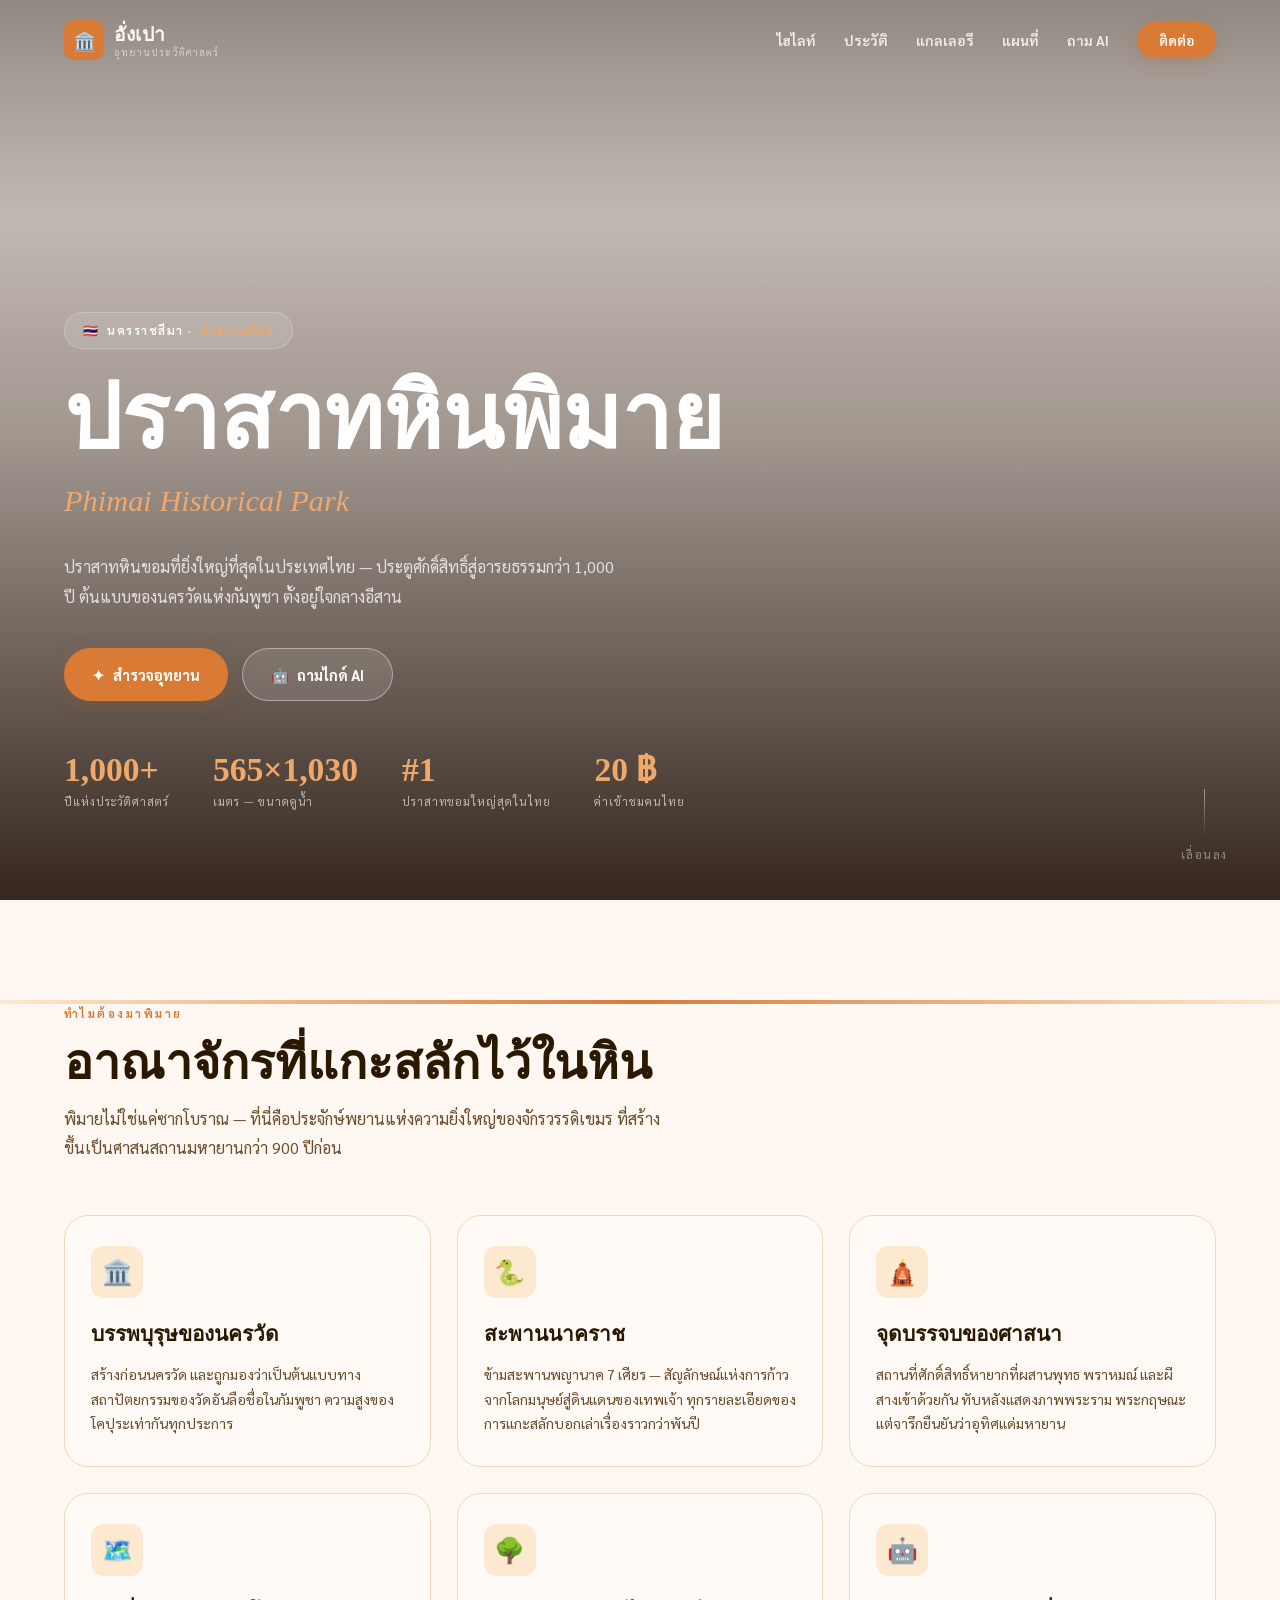
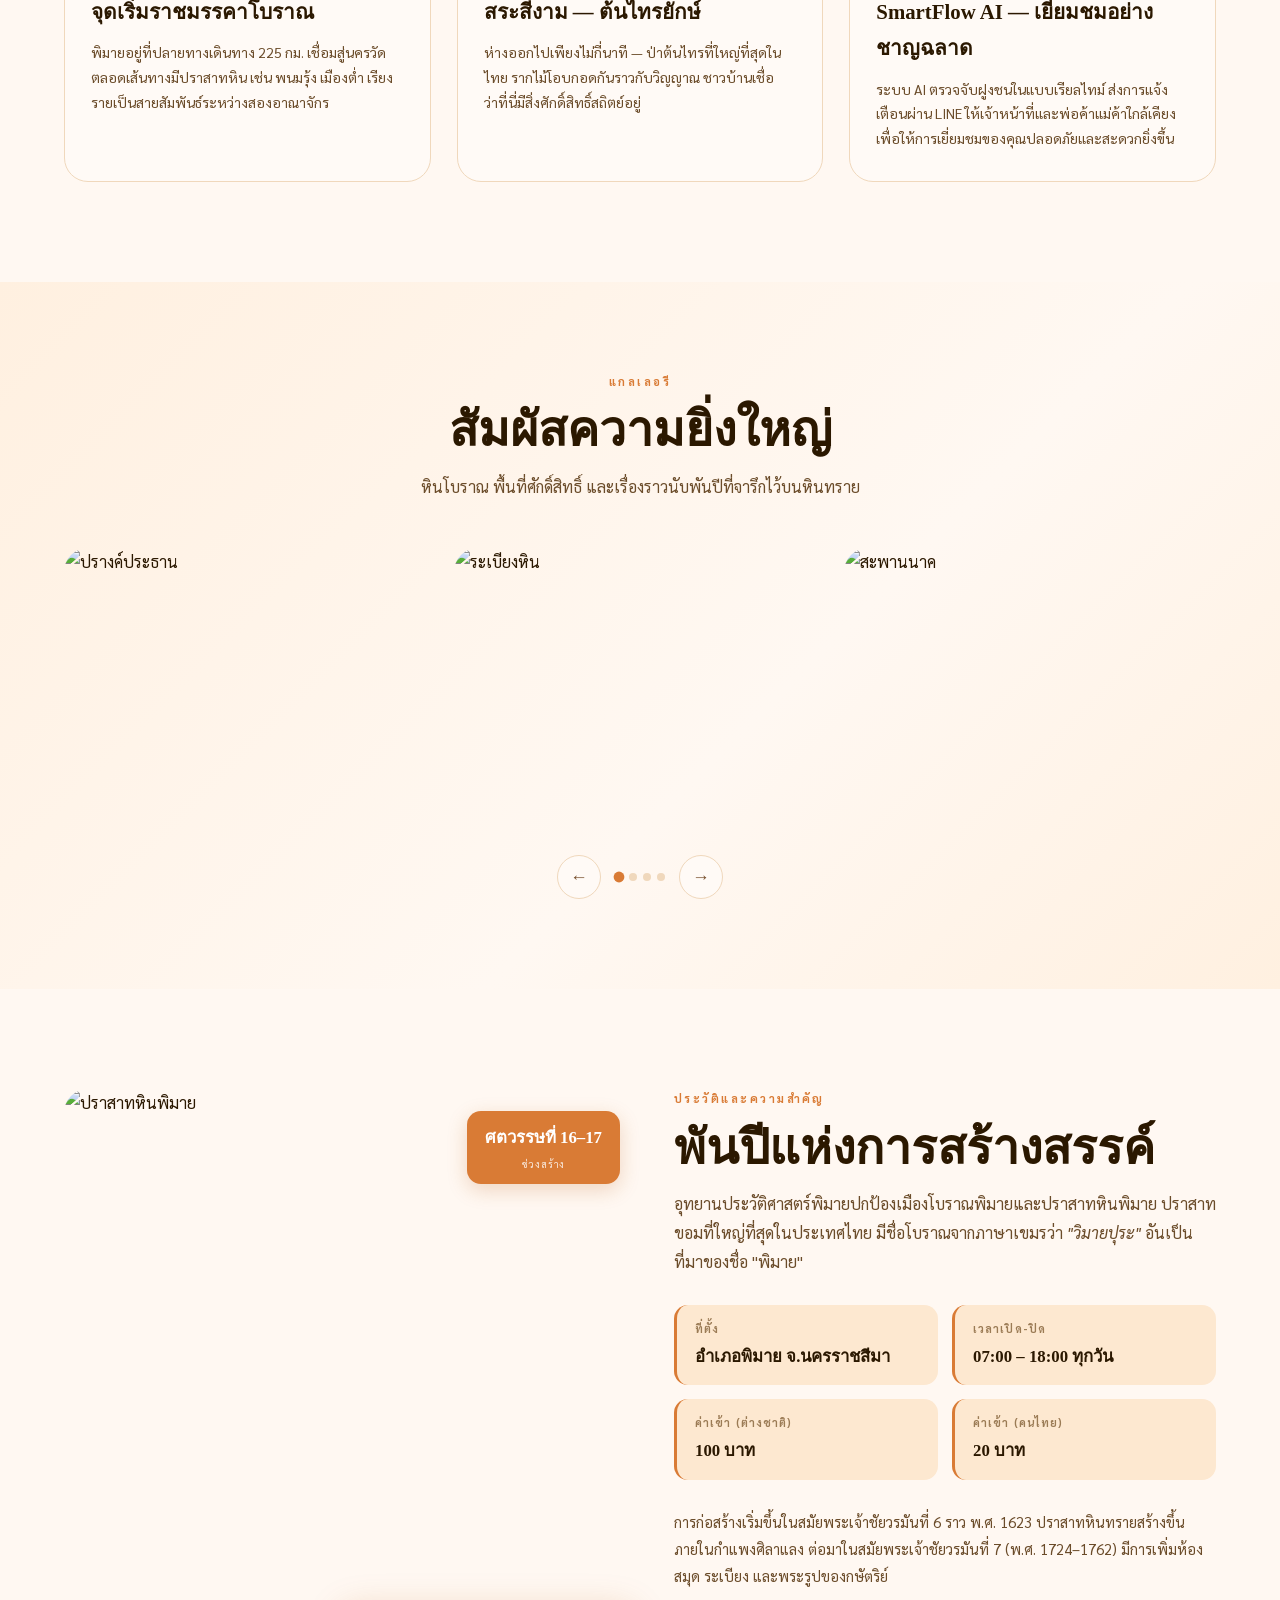
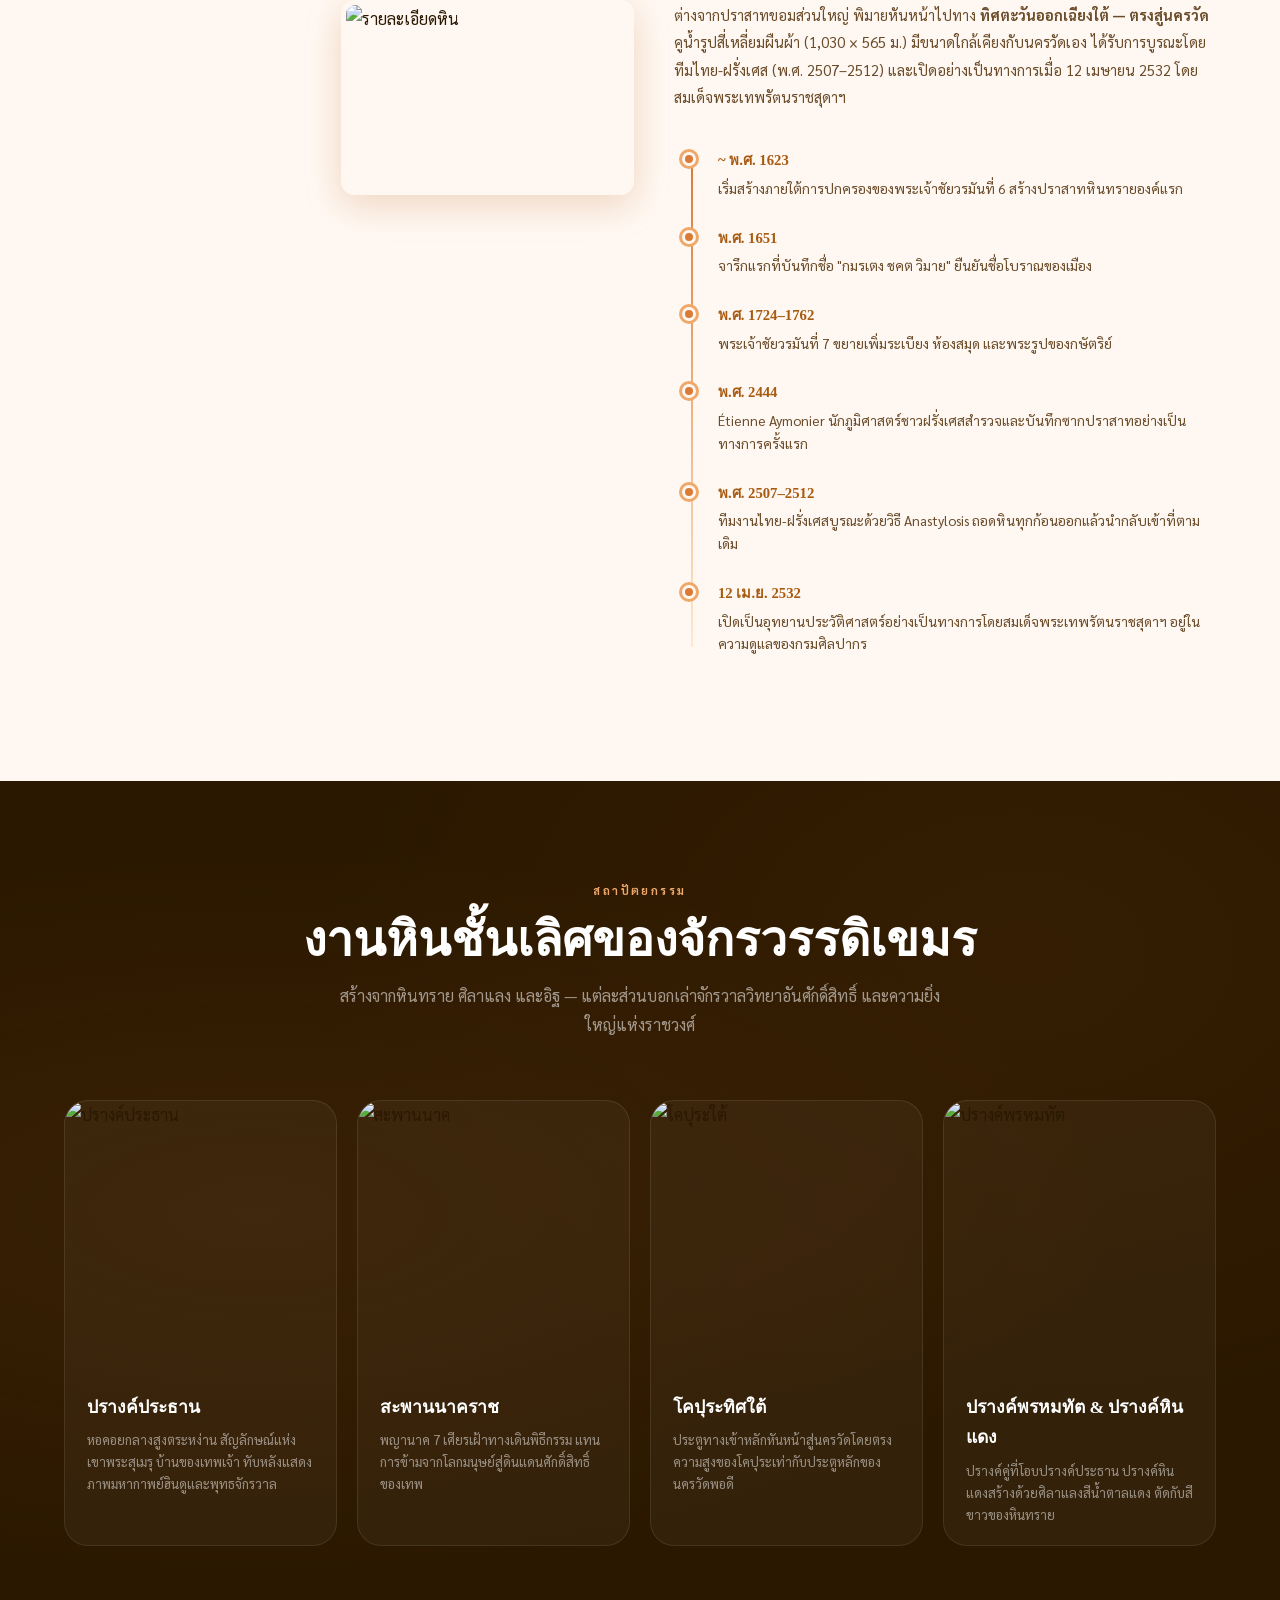
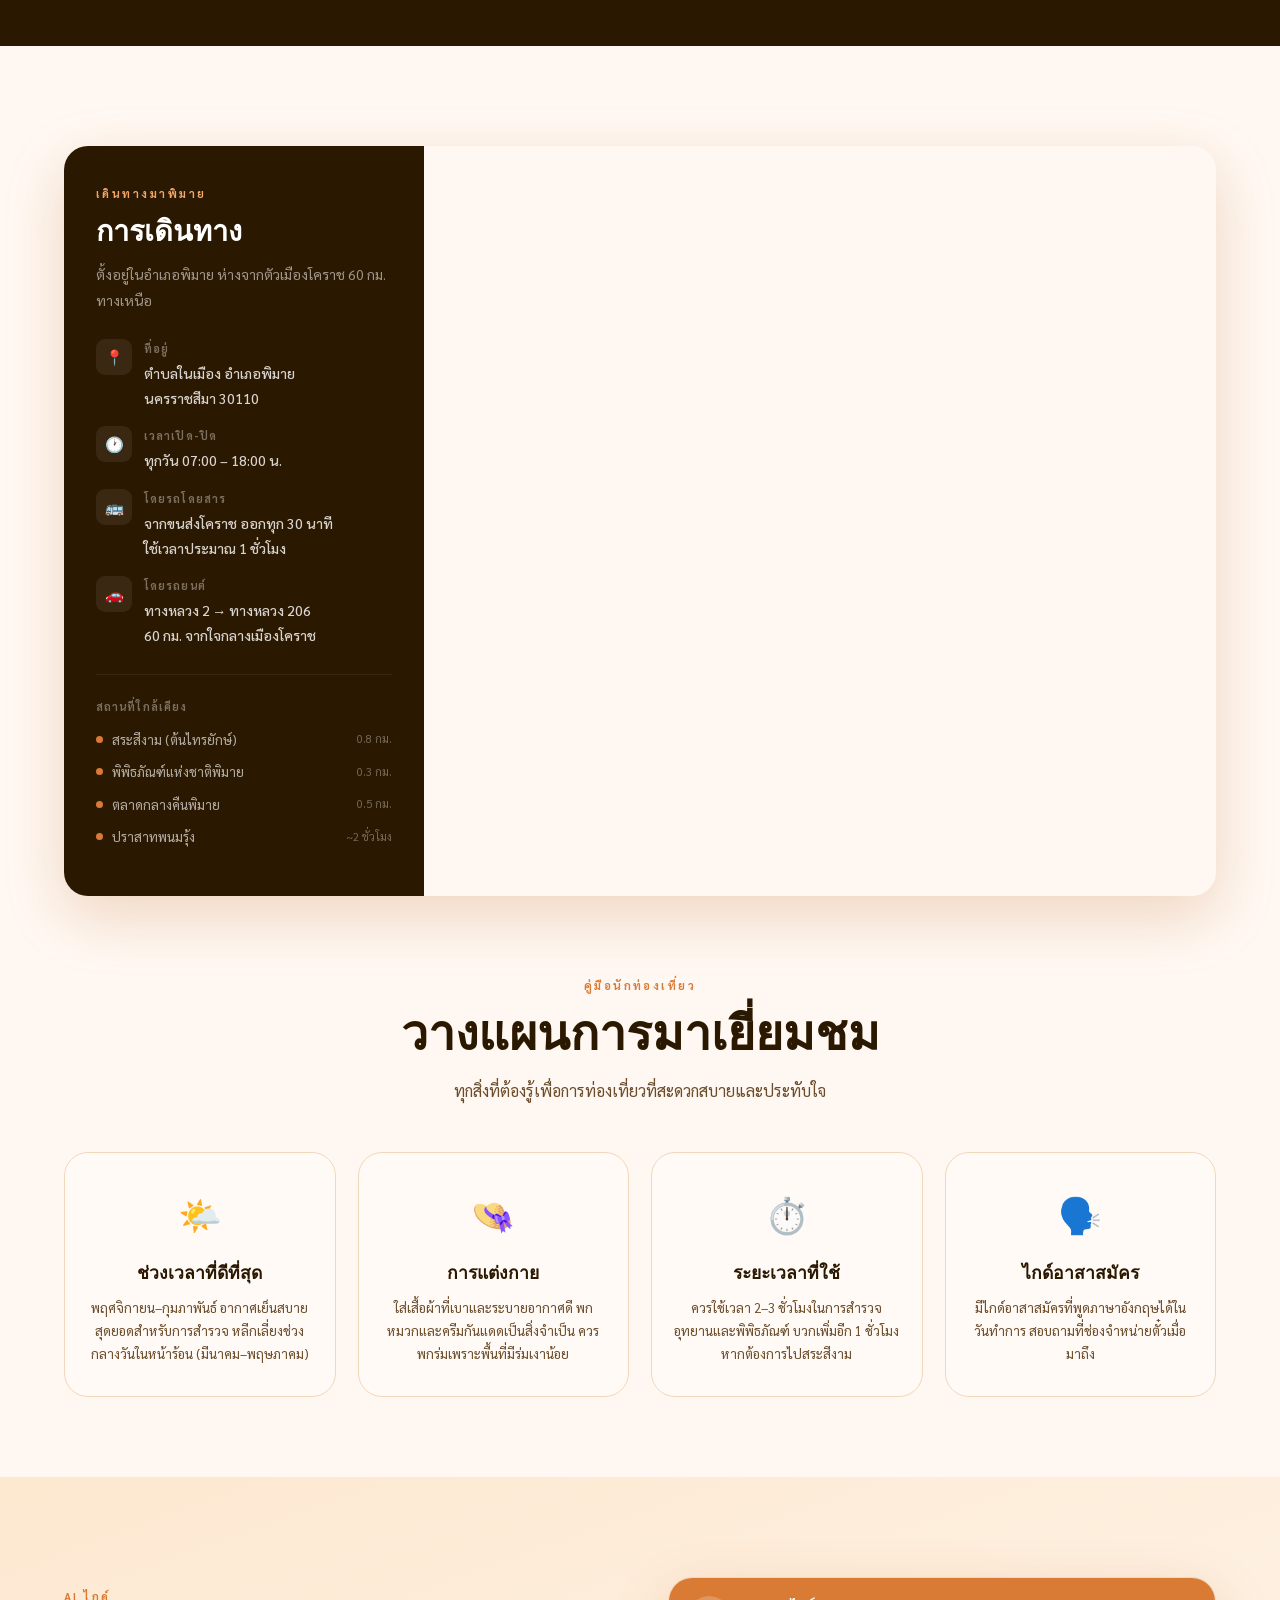
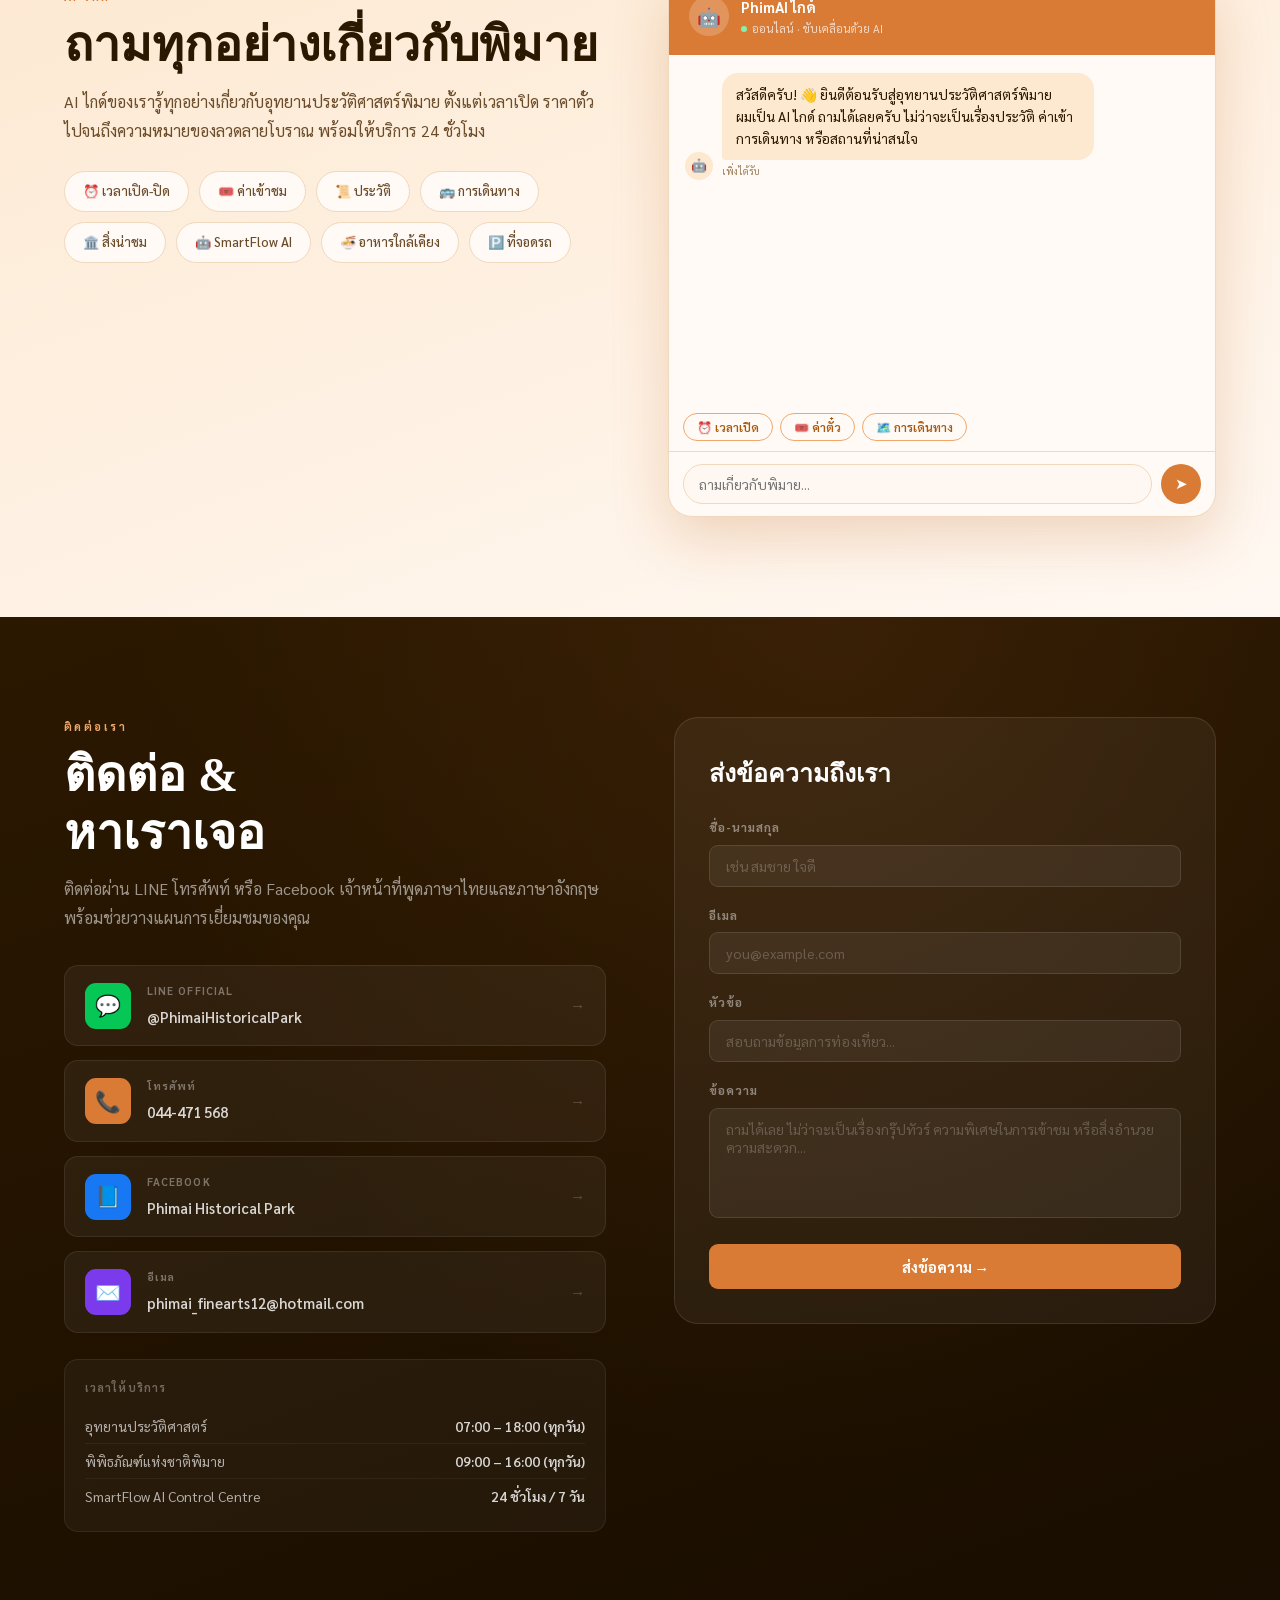
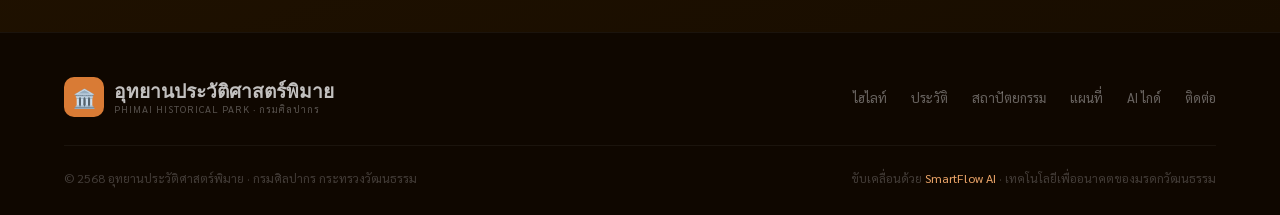
==== index.html @ 1705932e "Fix merge conflict" ====
<!DOCTYPE html>
<html lang="th">
<head>
  <meta charset="UTF-8" />
  <meta name="viewport" content="width=device-width, initial-scale=1.0" />
  <title>อุทยานประวัติศาสตร์พิมาย — Phimai Historical Park</title>
  <meta name="description" content="อุทยานประวัติศาสตร์พิมาย ปราสาทหินขอมที่ยิ่งใหญ่ที่สุดในประเทศไทย จังหวัดนครราชสีมา" />

  <!-- Google Fonts: Sarabun (ไทย) + Cormorant Garant (display) -->
  <link rel="preconnect" href="https://fonts.googleapis.com" />
  <link rel="preconnect" href="https://fonts.gstatic.com" crossorigin />
  <link href="https://fonts.googleapis.com/css2?family=Cormorant+Garant:ital,wght@0,300;0,600;0,700;1,400&family=Sarabun:wght@300;400;500;600;700&display=swap" rel="stylesheet" />

  <!-- สไตล์หลัก -->
  <link rel="stylesheet" href="css/style.css" />
</head>
<body>

  <!-- ============================================================
       NAVIGATION — แก้เมนูได้ที่นี่
  ============================================================ -->
  <nav id="navbar">
    <div class="container">
      <div class="nav-inner">

        <!-- โลโก้ -->
        <a href="#hero" class="nav-logo">
          <div class="nav-logo-icon">🏛️</div>
          <div class="nav-logo-text">
            อั่งเปา
            <span>อุทยานประวัติศาสตร์</span>
          </div>
        </a>

        <!-- เมนูหลัก (desktop) -->
        <ul class="nav-links">
          <li><a href="#highlights">ไฮไลท์</a></li>
          <li><a href="#info">ประวัติ</a></li>
          <li><a href="#gallery">แกลเลอรี</a></li>
          <li><a href="#map-section">แผนที่</a></li>
          <li><a href="#chatbot">ถาม AI</a></li>
          <li><a href="#contact" class="nav-cta">ติดต่อ</a></li>
        </ul>

        <!-- Hamburger (mobile) -->
        <div class="hamburger" id="hamburger">
          <span></span><span></span><span></span>
        </div>
      </div>
    </div>
  </nav>

  <!-- Mobile Menu -->
  <div class="mobile-menu" id="mobileMenu">
    <span class="mobile-close" id="mobileClose">✕</span>
    <a href="#highlights">ไฮไลท์</a>
    <a href="#info">ประวัติศาสตร์</a>
    <a href="#gallery">แกลเลอรี</a>
    <a href="#architecture">สถาปัตยกรรม</a>
    <a href="#map-section">แผนที่</a>
    <a href="#chatbot">ถาม AI</a>
    <a href="#contact">ติดต่อ</a>
  </div>

  <!-- ============================================================
       HERO — ส่วนหน้าแรก
  ============================================================ -->
  <section id="hero">
    <!-- พื้นหลัง (รูปภาพ) — เปลี่ยน URL ได้ใน CSS: .hero-bg -->
    <div class="hero-bg" id="heroBg"></div>
    <div class="hero-overlay"></div>

    <div class="hero-content">
      <!-- badge ด้านบน -->
      <div class="hero-badge">
        <span>🇹🇭</span> นครราชสีมา · <em>ประเทศไทย</em>
      </div>

      <!-- ชื่อหลัก -->
      <h1 class="hero-title">ปราสาทหินพิมาย</h1>
      <p class="hero-title-sub">Phimai Historical Park</p>

      <!-- คำอธิบาย -->
      <p class="hero-desc">
        ปราสาทหินขอมที่ยิ่งใหญ่ที่สุดในประเทศไทย — ประตูศักดิ์สิทธิ์สู่อารยธรรมกว่า 1,000 ปี
        ต้นแบบของนครวัดแห่งกัมพูชา ตั้งอยู่ใจกลางอีสาน
      </p>

      <!-- ปุ่ม -->
      <div class="hero-actions">
        <a href="#info" class="btn btn-primary">
          <span>✦</span> สำรวจอุทยาน
        </a>
        <a href="#chatbot" class="btn btn-ghost-white">
          <span>🤖</span> ถามไกด์ AI
        </a>
      </div>

      <!-- สถิติ -->
      <div class="hero-stats">
        <div class="hero-stat">
          <div class="hero-stat-num">1,000+</div>
          <div class="hero-stat-label">ปีแห่งประวัติศาสตร์</div>
        </div>
        <div class="hero-stat">
          <div class="hero-stat-num">565×1,030</div>
          <div class="hero-stat-label">เมตร — ขนาดคูน้ำ</div>
        </div>
        <div class="hero-stat">
          <div class="hero-stat-num">#1</div>
          <div class="hero-stat-label">ปราสาทขอมใหญ่สุดในไทย</div>
        </div>
        <div class="hero-stat">
          <div class="hero-stat-num">20 ฿</div>
          <div class="hero-stat-label">ค่าเข้าชมคนไทย</div>
        </div>
      </div>
    </div>

    <!-- ลูกศรชี้ลง -->
    <div class="hero-scroll-hint">
      <div class="scroll-line"></div>
      เลื่อนลง
    </div>
  </section>

  <!-- ============================================================
       HIGHLIGHTS — ไฮไลท์ 6 จุด
  ============================================================ -->
  <section id="highlights">
    <div class="container">
      <div class="highlights-header reveal">
        <span class="section-label">ทำไมต้องมาพิมาย</span>
        <h2 class="section-title">อาณาจักรที่แกะสลักไว้ในหิน</h2>
        <p class="section-subtitle">
          พิมายไม่ใช่แค่ซากโบราณ — ที่นี่คือประจักษ์พยานแห่งความยิ่งใหญ่ของจักรวรรดิเขมร
          ที่สร้างขึ้นเป็นศาสนสถานมหายานกว่า 900 ปีก่อน
        </p>
      </div>

      <div class="highlights-grid">
        <div class="highlight-card reveal reveal-delay-1">
          <div class="highlight-icon">🏛️</div>
          <div class="highlight-title">บรรพบุรุษของนครวัด</div>
          <p class="highlight-desc">
            สร้างก่อนนครวัด และถูกมองว่าเป็นต้นแบบทางสถาปัตยกรรมของวัดอันลือชื่อในกัมพูชา
            ความสูงของโคปุระเท่ากันทุกประการ
          </p>
        </div>
        <div class="highlight-card reveal reveal-delay-2">
          <div class="highlight-icon">🐍</div>
          <div class="highlight-title">สะพานนาคราช</div>
          <p class="highlight-desc">
            ข้ามสะพานพญานาค 7 เศียร — สัญลักษณ์แห่งการก้าวจากโลกมนุษย์สู่ดินแดนของเทพเจ้า
            ทุกรายละเอียดของการแกะสลักบอกเล่าเรื่องราวกว่าพันปี
          </p>
        </div>
        <div class="highlight-card reveal reveal-delay-3">
          <div class="highlight-icon">🛕</div>
          <div class="highlight-title">จุดบรรจบของศาสนา</div>
          <p class="highlight-desc">
            สถานที่ศักดิ์สิทธิ์หายากที่ผสานพุทธ พราหมณ์ และผีสางเข้าด้วยกัน
            ทับหลังแสดงภาพพระราม พระกฤษณะ แต่จารึกยืนยันว่าอุทิศแด่มหายาน
          </p>
        </div>
        <div class="highlight-card reveal reveal-delay-1">
          <div class="highlight-icon">🗺️</div>
          <div class="highlight-title">จุดเริ่มราชมรรคาโบราณ</div>
          <p class="highlight-desc">
            พิมายอยู่ที่ปลายทางเดินทาง 225 กม. เชื่อมสู่นครวัด ตลอดเส้นทางมีปราสาทหิน
            เช่น พนมรุ้ง เมืองต่ำ เรียงรายเป็นสายสัมพันธ์ระหว่างสองอาณาจักร
          </p>
        </div>
        <div class="highlight-card reveal reveal-delay-2">
          <div class="highlight-icon">🌳</div>
          <div class="highlight-title">สระสีงาม — ต้นไทรยักษ์</div>
          <p class="highlight-desc">
            ห่างออกไปเพียงไม่กี่นาที — ป่าต้นไทรที่ใหญ่ที่สุดในไทย รากไม้โอบกอดกันราวกับวิญญาณ
            ชาวบ้านเชื่อว่าที่นี่มีสิ่งศักดิ์สิทธิ์สถิตย์อยู่
          </p>
        </div>
        <div class="highlight-card reveal reveal-delay-3">
          <div class="highlight-icon">🤖</div>
          <div class="highlight-title">SmartFlow AI — เยี่ยมชมอย่างชาญฉลาด</div>
          <p class="highlight-desc">
            ระบบ AI ตรวจจับฝูงชนในแบบเรียลไทม์ ส่งการแจ้งเตือนผ่าน LINE
            ให้เจ้าหน้าที่และพ่อค้าแม่ค้าใกล้เคียง เพื่อให้การเยี่ยมชมของคุณปลอดภัยและสะดวกยิ่งขึ้น
          </p>
        </div>
      </div>
    </div>
  </section>

  <!-- ============================================================
       GALLERY — แกลเลอรีรูปภาพ
       เพิ่ม/ลบรูปได้ในส่วน .carousel-slide
  ============================================================ -->
  <section id="gallery">
    <div class="container">
      <div class="gallery-header reveal">
        <span class="section-label">แกลเลอรี</span>
        <h2 class="section-title">สัมผัสความยิ่งใหญ่</h2>
        <p class="section-subtitle">หินโบราณ พื้นที่ศักดิ์สิทธิ์ และเรื่องราวนับพันปีที่จารึกไว้บนหินทราย</p>
      </div>
    </div>

    <div class="container" style="margin-top: 0;">
      <div class="carousel-wrapper reveal">
        <div class="carousel-track" id="carouselTrack">

          <!-- ---- เพิ่ม/แก้รูปได้ที่นี่ ---- -->
          <div class="carousel-slide">
            <img src="https://seaarts.sac.or.th/uploads/artwork/70/gallery/large-57c53f696ccb5.jpg" alt="ปรางค์ประธาน" loading="lazy" />
            <div class="carousel-slide-overlay">
              <span class="carousel-slide-caption">ปรางค์ประธาน</span>
            </div>
          </div>
          <div class="carousel-slide">
            <img src="https://isan.tiewrussia.com/khom_2/%E0%B8%9B%E0%B8%A3%E0%B8%B2%E0%B8%AA%E0%B8%B2%E0%B8%97%E0%B8%AB%E0%B8%B4%E0%B8%99%E0%B8%9E%E0%B8%B4%E0%B8%A1%E0%B8%B2%E0%B8%A2/05.jpg" alt="ระเบียงหิน" loading="lazy" />
            <div class="carousel-slide-overlay">
              <span class="carousel-slide-caption">ระเบียงหินโบราณ</span>
            </div>
          </div>
          <div class="carousel-slide">
            <img src="https://images.unsplash.com/photo-1584804985564-9aaabeb6a9cc?w=800&q=80&auto=format&fit=crop" alt="สะพานนาค" loading="lazy" />
            <div class="carousel-slide-overlay">
              <span class="carousel-slide-caption">สะพานนาคราช</span>
            </div>
          </div>
          <div class="carousel-slide">
            <img src="https://images.unsplash.com/photo-1519222970733-f546218fa6d7?w=800&q=80&auto=format&fit=crop" alt="ลวดลายแกะสลัก" loading="lazy" />
            <div class="carousel-slide-overlay">
              <span class="carousel-slide-caption">ลวดลายแกะสลักบนหินทราย</span>
            </div>
          </div>
          <div class="carousel-slide">
            <img src="https://images.unsplash.com/photo-1558618666-fcd25c85cd64?w=800&q=80&auto=format&fit=crop" alt="ยามเย็น" loading="lazy" />
            <div class="carousel-slide-overlay">
              <span class="carousel-slide-caption">บรรยากาศยามเย็น</span>
            </div>
          </div>
          <div class="carousel-slide">
            <img src="https://images.unsplash.com/photo-1574236170880-be0b0fef7c8c?w=800&q=80&auto=format&fit=crop" alt="สระสีงาม" loading="lazy" />
            <div class="carousel-slide-overlay">
              <span class="carousel-slide-caption">สระสีงาม — ต้นไทรยักษ์</span>
            </div>
          </div>
          <!-- ---- สิ้นสุดส่วนรูป ---- -->

        </div>
      </div>

      <!-- ปุ่มควบคุม carousel -->
      <div class="carousel-controls">
        <button class="carousel-btn" id="prevBtn" aria-label="ก่อนหน้า">←</button>
        <div class="carousel-dots" id="carouselDots"></div>
        <button class="carousel-btn" id="nextBtn" aria-label="ถัดไป">→</button>
      </div>
    </div>
  </section>

  <!-- ============================================================
       HISTORY & INFO — ประวัติและข้อมูล
  ============================================================ -->
  <section id="info">
    <div class="container">
      <div class="info-layout">

        <!-- รูปภาพ (ซ้าย) -->
        <div class="info-image-stack reveal">
          <div class="info-img-main">
            <img src="https://images.unsplash.com/photo-1528360983277-13d401cdc186?w=900&q=85&auto=format&fit=crop" alt="ปราสาทหินพิมาย" />
          </div>
          <div class="info-img-float">
            <img src="https://images.unsplash.com/photo-1602576760025-0b0e16b0d18e?w=600&q=80&auto=format&fit=crop" alt="รายละเอียดหิน" />
          </div>
          <div class="info-badge-float">
            ศตวรรษที่ 16–17
            <small>ช่วงสร้าง</small>
          </div>
        </div>

        <!-- เนื้อหา (ขวา) -->
        <div class="info-content reveal reveal-delay-2">
          <span class="section-label">ประวัติและความสำคัญ</span>
          <h2 class="section-title">พันปีแห่งการสร้างสรรค์</h2>

          <p class="section-subtitle">
            อุทยานประวัติศาสตร์พิมายปกป้องเมืองโบราณพิมายและปราสาทหินพิมาย
            ปราสาทขอมที่ใหญ่ที่สุดในประเทศไทย มีชื่อโบราณจากภาษาเขมรว่า <em>"วิมายปุระ"</em>
            อันเป็นที่มาของชื่อ "พิมาย"
          </p>

          <!-- ข้อมูลด่วน -->
          <div class="info-facts">
            <div class="info-fact">
              <div class="info-fact-label">ที่ตั้ง</div>
              <div class="info-fact-value">อำเภอพิมาย จ.นครราชสีมา</div>
            </div>
            <div class="info-fact">
              <div class="info-fact-label">เวลาเปิด-ปิด</div>
              <div class="info-fact-value">07:00 – 18:00 ทุกวัน</div>
            </div>
            <div class="info-fact">
              <div class="info-fact-label">ค่าเข้า (ต่างชาติ)</div>
              <div class="info-fact-value">100 บาท</div>
            </div>
            <div class="info-fact">
              <div class="info-fact-label">ค่าเข้า (คนไทย)</div>
              <div class="info-fact-value">20 บาท</div>
            </div>
          </div>

          <p class="info-body-text">
            การก่อสร้างเริ่มขึ้นในสมัยพระเจ้าชัยวรมันที่ 6 ราว พ.ศ. 1623 ปราสาทหินทรายสร้างขึ้นภายในกำแพงศิลาแลง
            ต่อมาในสมัยพระเจ้าชัยวรมันที่ 7 (พ.ศ. 1724–1762) มีการเพิ่มห้องสมุด ระเบียง และพระรูปของกษัตริย์
          </p>
          <p class="info-body-text">
            ต่างจากปราสาทขอมส่วนใหญ่ พิมายหันหน้าไปทาง <strong>ทิศตะวันออกเฉียงใต้ — ตรงสู่นครวัด</strong>
            คูน้ำรูปสี่เหลี่ยมผืนผ้า (1,030 × 565 ม.) มีขนาดใกล้เคียงกับนครวัดเอง
            ได้รับการบูรณะโดยทีมไทย-ฝรั่งเศส (พ.ศ. 2507–2512) และเปิดอย่างเป็นทางการเมื่อ
            12 เมษายน 2532 โดย สมเด็จพระเทพรัตนราชสุดาฯ
          </p>

          <!-- Timeline -->
          <div class="timeline">
            <div class="timeline-item">
              <div class="timeline-dot"></div>
              <div>
                <div class="timeline-year">~ พ.ศ. 1623</div>
                <div class="timeline-text">เริ่มสร้างภายใต้การปกครองของพระเจ้าชัยวรมันที่ 6 สร้างปราสาทหินทรายองค์แรก</div>
              </div>
            </div>
            <div class="timeline-item">
              <div class="timeline-dot"></div>
              <div>
                <div class="timeline-year">พ.ศ. 1651</div>
                <div class="timeline-text">จารึกแรกที่บันทึกชื่อ "กมรเตง ชคต วิมาย" ยืนยันชื่อโบราณของเมือง</div>
              </div>
            </div>
            <div class="timeline-item">
              <div class="timeline-dot"></div>
              <div>
                <div class="timeline-year">พ.ศ. 1724–1762</div>
                <div class="timeline-text">พระเจ้าชัยวรมันที่ 7 ขยายเพิ่มระเบียง ห้องสมุด และพระรูปของกษัตริย์</div>
              </div>
            </div>
            <div class="timeline-item">
              <div class="timeline-dot"></div>
              <div>
                <div class="timeline-year">พ.ศ. 2444</div>
                <div class="timeline-text">Étienne Aymonier นักภูมิศาสตร์ชาวฝรั่งเศสสำรวจและบันทึกซากปราสาทอย่างเป็นทางการครั้งแรก</div>
              </div>
            </div>
            <div class="timeline-item">
              <div class="timeline-dot"></div>
              <div>
                <div class="timeline-year">พ.ศ. 2507–2512</div>
                <div class="timeline-text">ทีมงานไทย-ฝรั่งเศสบูรณะด้วยวิธี Anastylosis ถอดหินทุกก้อนออกแล้วนำกลับเข้าที่ตามเดิม</div>
              </div>
            </div>
            <div class="timeline-item">
              <div class="timeline-dot"></div>
              <div>
                <div class="timeline-year">12 เม.ย. 2532</div>
                <div class="timeline-text">เปิดเป็นอุทยานประวัติศาสตร์อย่างเป็นทางการโดยสมเด็จพระเทพรัตนราชสุดาฯ อยู่ในความดูแลของกรมศิลปากร</div>
              </div>
            </div>
          </div>
        </div>
      </div>
    </div>
  </section>

  <!-- ============================================================
       ARCHITECTURE — สถาปัตยกรรม (พื้นหลังมืด)
  ============================================================ -->
  <section id="architecture">
    <div class="container">
      <div class="arch-header reveal">
        <span class="section-label">สถาปัตยกรรม</span>
        <h2 class="section-title">งานหินชั้นเลิศของจักรวรรดิเขมร</h2>
        <p class="section-subtitle">
          สร้างจากหินทราย ศิลาแลง และอิฐ — แต่ละส่วนบอกเล่าจักรวาลวิทยาอันศักดิ์สิทธิ์
          และความยิ่งใหญ่แห่งราชวงศ์
        </p>
      </div>
      <div class="arch-grid">
        <div class="arch-card reveal reveal-delay-1">
          <div class="arch-card-img">
            <img src="https://images.unsplash.com/photo-1528360983277-13d401cdc186?w=500&q=80&auto=format&fit=crop" alt="ปรางค์ประธาน" loading="lazy" />
          </div>
          <div class="arch-card-body">
            <div class="arch-card-title">ปรางค์ประธาน</div>
            <p class="arch-card-desc">หอคอยกลางสูงตระหง่าน สัญลักษณ์แห่งเขาพระสุเมรุ บ้านของเทพเจ้า ทับหลังแสดงภาพมหากาพย์ฮินดูและพุทธจักรวาล</p>
          </div>
        </div>
        <div class="arch-card reveal reveal-delay-2">
          <div class="arch-card-img">
            <img src="https://images.unsplash.com/photo-1584804985564-9aaabeb6a9cc?w=500&q=80&auto=format&fit=crop" alt="สะพานนาค" loading="lazy" />
          </div>
          <div class="arch-card-body">
            <div class="arch-card-title">สะพานนาคราช</div>
            <p class="arch-card-desc">พญานาค 7 เศียรเฝ้าทางเดินพิธีกรรม แทนการข้ามจากโลกมนุษย์สู่ดินแดนศักดิ์สิทธิ์ของเทพ</p>
          </div>
        </div>
        <div class="arch-card reveal reveal-delay-3">
          <div class="arch-card-img">
            <img src="https://images.unsplash.com/photo-1602576760025-0b0e16b0d18e?w=500&q=80&auto=format&fit=crop" alt="โคปุระใต้" loading="lazy" />
          </div>
          <div class="arch-card-body">
            <div class="arch-card-title">โคปุระทิศใต้</div>
            <p class="arch-card-desc">ประตูทางเข้าหลักหันหน้าสู่นครวัดโดยตรง ความสูงของโคปุระเท่ากับประตูหลักของนครวัดพอดี</p>
          </div>
        </div>
        <div class="arch-card reveal reveal-delay-1">
          <div class="arch-card-img">
            <img src="https://images.unsplash.com/photo-1519222970733-f546218fa6d7?w=500&q=80&auto=format&fit=crop" alt="ปรางค์พรหมทัต" loading="lazy" />
          </div>
          <div class="arch-card-body">
            <div class="arch-card-title">ปรางค์พรหมทัต & ปรางค์หินแดง</div>
            <p class="arch-card-desc">ปรางค์คู่ที่โอบปรางค์ประธาน ปรางค์หินแดงสร้างด้วยศิลาแลงสีน้ำตาลแดง ตัดกับสีขาวของหินทราย</p>
          </div>
        </div>
      </div>
    </div>
  </section>

  <!-- ============================================================
       MAP SECTION — แผนที่และการเดินทาง
  ============================================================ -->
  <section id="map-section">
    <div class="container">
      <div class="map-layout reveal">
        <!-- ข้อมูลด้านซ้าย -->
        <div class="map-sidebar">
          <div>
            <span class="section-label">เดินทางมาพิมาย</span>
            <h2 class="section-title">การเดินทาง</h2>
            <p class="section-subtitle">ตั้งอยู่ในอำเภอพิมาย ห่างจากตัวเมืองโคราช 60 กม. ทางเหนือ</p>
          </div>

          <!-- ข้อมูลติดต่อ-เวลา -->
          <div class="map-info-list">
            <div class="map-info-item">
              <div class="map-info-icon">📍</div>
              <div>
                <div class="map-info-label">ที่อยู่</div>
                <div class="map-info-value">ตำบลในเมือง อำเภอพิมาย<br/>นครราชสีมา 30110</div>
              </div>
            </div>
            <div class="map-info-item">
              <div class="map-info-icon">🕐</div>
              <div>
                <div class="map-info-label">เวลาเปิด-ปิด</div>
                <div class="map-info-value">ทุกวัน 07:00 – 18:00 น.</div>
              </div>
            </div>
            <div class="map-info-item">
              <div class="map-info-icon">🚌</div>
              <div>
                <div class="map-info-label">โดยรถโดยสาร</div>
                <div class="map-info-value">จากขนส่งโคราช ออกทุก 30 นาที<br/>ใช้เวลาประมาณ 1 ชั่วโมง</div>
              </div>
            </div>
            <div class="map-info-item">
              <div class="map-info-icon">🚗</div>
              <div>
                <div class="map-info-label">โดยรถยนต์</div>
                <div class="map-info-value">ทางหลวง 2 → ทางหลวง 206<br/>60 กม. จากใจกลางเมืองโคราช</div>
              </div>
            </div>
          </div>

          <!-- สถานที่ใกล้เคียง -->
          <div class="map-nearby">
            <div class="map-nearby-title">สถานที่ใกล้เคียง</div>
            <div class="map-nearby-item">
              <div class="map-nearby-dot"></div>
              <div class="map-nearby-name">สระสีงาม (ต้นไทรยักษ์)</div>
              <div class="map-nearby-dist">0.8 กม.</div>
            </div>
            <div class="map-nearby-item">
              <div class="map-nearby-dot"></div>
              <div class="map-nearby-name">พิพิธภัณฑ์แห่งชาติพิมาย</div>
              <div class="map-nearby-dist">0.3 กม.</div>
            </div>
            <div class="map-nearby-item">
              <div class="map-nearby-dot"></div>
              <div class="map-nearby-name">ตลาดกลางคืนพิมาย</div>
              <div class="map-nearby-dist">0.5 กม.</div>
            </div>
            <div class="map-nearby-item">
              <div class="map-nearby-dot"></div>
              <div class="map-nearby-name">ปราสาทพนมรุ้ง</div>
              <div class="map-nearby-dist">~2 ชั่วโมง</div>
            </div>
          </div>
        </div>

        <!-- Google Maps -->
        <div class="map-iframe-wrap">
          <iframe
            src="https://www.google.com/maps/embed?pb=!1m18!1m12!1m3!1d3837.9024560764835!2d102.49254!3d15.22222!2m3!1f0!2f0!3f0!3m2!1i1024!2i768!4f13.1!3m3!1m2!1s0x31174e06a73b36c1%3A0x68b38a54cc25b573!2sPhimai%20Historical%20Park!5e0!3m2!1sth!2sth!4v1710000000000!5m2!1sth!2sth"
            allowfullscreen=""
            loading="lazy"
            referrerpolicy="no-referrer-when-downgrade"
            title="แผนที่อุทยานประวัติศาสตร์พิมาย"
          ></iframe>
        </div>
      </div>
    </div>
  </section>

  <!-- ============================================================
       VISITOR TIPS — คำแนะนำนักท่องเที่ยว
  ============================================================ -->
  <section id="visit-tips" style="padding: 80px 0;">
    <div class="container">
      <div class="tips-header reveal">
        <span class="section-label">คู่มือนักท่องเที่ยว</span>
        <h2 class="section-title">วางแผนการมาเยี่ยมชม</h2>
        <p class="section-subtitle">ทุกสิ่งที่ต้องรู้เพื่อการท่องเที่ยวที่สะดวกสบายและประทับใจ</p>
      </div>
      <div class="tips-grid">
        <div class="tip-card reveal reveal-delay-1">
          <div class="tip-icon">🌤️</div>
          <div class="tip-title">ช่วงเวลาที่ดีที่สุด</div>
          <p class="tip-text">พฤศจิกายน–กุมภาพันธ์ อากาศเย็นสบายสุดยอดสำหรับการสำรวจ หลีกเลี่ยงช่วงกลางวันในหน้าร้อน (มีนาคม–พฤษภาคม)</p>
        </div>
        <div class="tip-card reveal reveal-delay-2">
          <div class="tip-icon">👒</div>
          <div class="tip-title">การแต่งกาย</div>
          <p class="tip-text">ใส่เสื้อผ้าที่เบาและระบายอากาศดี พกหมวกและครีมกันแดดเป็นสิ่งจำเป็น ควรพกร่มเพราะพื้นที่มีร่มเงาน้อย</p>
        </div>
        <div class="tip-card reveal reveal-delay-3">
          <div class="tip-icon">⏱️</div>
          <div class="tip-title">ระยะเวลาที่ใช้</div>
          <p class="tip-text">ควรใช้เวลา 2–3 ชั่วโมงในการสำรวจอุทยานและพิพิธภัณฑ์ บวกเพิ่มอีก 1 ชั่วโมงหากต้องการไปสระสีงาม</p>
        </div>
        <div class="tip-card reveal reveal-delay-1">
          <div class="tip-icon">🗣️</div>
          <div class="tip-title">ไกด์อาสาสมัคร</div>
          <p class="tip-text">มีไกด์อาสาสมัครที่พูดภาษาอังกฤษได้ในวันทำการ สอบถามที่ช่องจำหน่ายตั๋วเมื่อมาถึง</p>
        </div>
      </div>
    </div>
  </section>

  <!-- ============================================================
       CHATBOT — AI Guide
  ============================================================ -->
  <section id="chatbot">
    <div class="container">
      <div class="chatbot-layout">

        <!-- ข้อมูลซ้าย -->
        <div class="chatbot-info reveal">
          <span class="section-label">AI ไกด์</span>
          <h2 class="section-title">ถามทุกอย่างเกี่ยวกับพิมาย</h2>
          <p class="section-subtitle">
            AI ไกด์ของเรารู้ทุกอย่างเกี่ยวกับอุทยานประวัติศาสตร์พิมาย
            ตั้งแต่เวลาเปิด ราคาตั๋ว ไปจนถึงความหมายของลวดลายโบราณ พร้อมให้บริการ 24 ชั่วโมง
          </p>

          <!-- ปุ่มหัวข้อ (คลิกแล้วส่งคำถามอัตโนมัติ) -->
          <div class="chat-topic-tags">
            <span class="chat-tag" onclick="sendChatQuick('เวลาเปิด-ปิดกี่โมง')">⏰ เวลาเปิด-ปิด</span>
            <span class="chat-tag" onclick="sendChatQuick('ค่าเข้าชมเท่าไหร่')">🎟️ ค่าเข้าชม</span>
            <span class="chat-tag" onclick="sendChatQuick('ประวัติความเป็นมาของพิมาย')">📜 ประวัติ</span>
            <span class="chat-tag" onclick="sendChatQuick('เดินทางมาพิมายยังไง')">🚌 การเดินทาง</span>
            <span class="chat-tag" onclick="sendChatQuick('ต้องดูอะไรบ้างที่พิมาย')">🏛️ สิ่งน่าชม</span>
            <span class="chat-tag" onclick="sendChatQuick('ระบบ SmartFlow AI คืออะไร')">🤖 SmartFlow AI</span>
            <span class="chat-tag" onclick="sendChatQuick('ร้านอาหารใกล้พิมายมีที่ไหนบ้าง')">🍜 อาหารใกล้เคียง</span>
            <span class="chat-tag" onclick="sendChatQuick('มีที่จอดรถไหม')">🅿️ ที่จอดรถ</span>
          </div>
        </div>

        <!-- หน้าต่าง Chat (ขวา) -->
        <div class="reveal reveal-delay-2">
          <div class="chat-window">
            <!-- Header -->
            <div class="chat-header">
              <div class="chat-avatar">🤖</div>
              <div>
                <div class="chat-header-name">PhimAI ไกด์</div>
                <div class="chat-header-status">
                  <div class="chat-status-dot"></div>
                  ออนไลน์ · ขับเคลื่อนด้วย AI
                </div>
              </div>
            </div>

            <!-- ข้อความ -->
            <div class="chat-messages" id="chatMessages">
              <!-- ข้อความเริ่มต้นจาก bot -->
              <div class="msg-row bot">
                <div class="msg-avatar-sm">🤖</div>
                <div>
                  <div class="msg-bubble">
                    สวัสดีครับ! 👋 ยินดีต้อนรับสู่อุทยานประวัติศาสตร์พิมาย<br/>
                    ผมเป็น AI ไกด์ ถามได้เลยครับ ไม่ว่าจะเป็นเรื่องประวัติ ค่าเข้า การเดินทาง หรือสถานที่น่าสนใจ
                  </div>
                  <div class="msg-time">เพิ่งได้รับ</div>
                </div>
              </div>
            </div>

            <!-- ปุ่มตอบเร็ว -->
            <div class="quick-replies" id="quickReplies">
              <button class="quick-reply" onclick="sendChatQuick('เวลาเปิด-ปิด')">⏰ เวลาเปิด</button>
              <button class="quick-reply" onclick="sendChatQuick('ค่าเข้าชม')">🎟️ ค่าตั๋ว</button>
              <button class="quick-reply" onclick="sendChatQuick('เดินทางยังไง')">🗺️ การเดินทาง</button>
            </div>

            <!-- ช่องพิมพ์ -->
            <div class="chat-input-row">
              <input
                type="text"
                class="chat-input"
                id="chatInput"
                placeholder="ถามเกี่ยวกับพิมาย..."
              />
              <button class="chat-send-btn" id="chatSendBtn" aria-label="ส่ง">➤</button>
            </div>
          </div>
        </div>
      </div>
    </div>
  </section>

  <!-- ============================================================
       CONTACT — ติดต่อ
  ============================================================ -->
  <section id="contact">
    <div class="container">
      <div class="contact-layout">

        <!-- ซ้าย: ข้อมูลติดต่อ -->
        <div class="contact-left reveal">
          <span class="section-label">ติดต่อเรา</span>
          <h2 class="section-title">ติดต่อ &<br/>หาเราเจอ</h2>
          <p class="section-subtitle">
            ติดต่อผ่าน LINE โทรศัพท์ หรือ Facebook เจ้าหน้าที่พูดภาษาไทยและภาษาอังกฤษ
            พร้อมช่วยวางแผนการเยี่ยมชมของคุณ
          </p>

          <!-- การ์ดติดต่อ -->
          <div class="contact-cards">
            <a href="https://line.me/ti/p/@phimaipark" target="_blank" class="contact-card">
              <div class="contact-card-icon line">💬</div>
              <div>
                <div class="contact-card-label">LINE Official</div>
                <div class="contact-card-value">@PhimaiHistoricalPark</div>
              </div>
              <div class="contact-card-arrow">→</div>
            </a>
            <a href="tel:+66441471568" class="contact-card">
              <div class="contact-card-icon phone">📞</div>
              <div>
                <div class="contact-card-label">โทรศัพท์</div>
                <div class="contact-card-value">044-471 568</div>
              </div>
              <div class="contact-card-arrow">→</div>
            </a>
            <a href="https://www.facebook.com/PhimaiHistoricalPark" target="_blank" class="contact-card">
              <div class="contact-card-icon fb">📘</div>
              <div>
                <div class="contact-card-label">Facebook</div>
                <div class="contact-card-value">Phimai Historical Park</div>
              </div>
              <div class="contact-card-arrow">→</div>
            </a>
            <a href="mailto:phimai_finearts12@hotmail.com" class="contact-card">
              <div class="contact-card-icon email">✉️</div>
              <div>
                <div class="contact-card-label">อีเมล</div>
                <div class="contact-card-value">phimai_finearts12@hotmail.com</div>
              </div>
              <div class="contact-card-arrow">→</div>
            </a>
          </div>

          <!-- ตารางเวลา -->
          <div class="hours-table">
            <div class="hours-table-title">เวลาให้บริการ</div>
            <div class="hours-row">
              <span>อุทยานประวัติศาสตร์</span>
              <span>07:00 – 18:00 (ทุกวัน)</span>
            </div>
            <div class="hours-row">
              <span>พิพิธภัณฑ์แห่งชาติพิมาย</span>
              <span>09:00 – 16:00 (ทุกวัน)</span>
            </div>
            <div class="hours-row">
              <span>SmartFlow AI Control Centre</span>
              <span>24 ชั่วโมง / 7 วัน</span>
            </div>
          </div>
        </div>

        <!-- ขวา: ฟอร์มติดต่อ -->
        <div class="contact-form reveal reveal-delay-2">
          <h3>ส่งข้อความถึงเรา</h3>
          <div class="form-group">
            <label class="form-label">ชื่อ-นามสกุล</label>
            <input type="text" class="form-input" placeholder="เช่น สมชาย ใจดี" />
          </div>
          <div class="form-group">
            <label class="form-label">อีเมล</label>
            <input type="email" class="form-input" placeholder="you@example.com" />
          </div>
          <div class="form-group">
            <label class="form-label">หัวข้อ</label>
            <input type="text" class="form-input" placeholder="สอบถามข้อมูลการท่องเที่ยว..." />
          </div>
          <div class="form-group">
            <label class="form-label">ข้อความ</label>
            <textarea class="form-textarea" placeholder="ถามได้เลย ไม่ว่าจะเป็นเรื่องกรุ๊ปทัวร์ ความพิเศษในการเข้าชม หรือสิ่งอำนวยความสะดวก..."></textarea>
          </div>
          <button class="form-submit" id="formSubmitBtn">ส่งข้อความ →</button>
        </div>
      </div>
    </div>
  </section>

  <!-- ============================================================
       FOOTER
  ============================================================ -->
  <footer>
    <div class="container">
      <div class="footer-inner">
        <div class="footer-logo nav-logo">
          <div class="nav-logo-icon">🏛️</div>
          <div class="nav-logo-text">
            อุทยานประวัติศาสตร์พิมาย
            <span>Phimai Historical Park · กรมศิลปากร</span>
          </div>
        </div>
        <ul class="footer-nav">
          <li><a href="#highlights">ไฮไลท์</a></li>
          <li><a href="#info">ประวัติ</a></li>
          <li><a href="#architecture">สถาปัตยกรรม</a></li>
          <li><a href="#map-section">แผนที่</a></li>
          <li><a href="#chatbot">AI ไกด์</a></li>
          <li><a href="#contact">ติดต่อ</a></li>
        </ul>
      </div>
      <div class="footer-bottom">
        <div class="footer-copy">© 2568 อุทยานประวัติศาสตร์พิมาย · กรมศิลปากร กระทรวงวัฒนธรรม</div>
        <div class="footer-credit">ขับเคลื่อนด้วย <span>SmartFlow AI</span> · เทคโนโลยีเพื่ออนาคตของมรดกวัฒนธรรม</div>
      </div>
    </div>
  </footer>

  <!-- JavaScript หลัก -->
  <script src="js/main.js"></script>

</body>
</html>
---- css/style.css ----
/* ================================================================
   PHIMAI HISTORICAL PARK — สไตล์หลัก (หน้าสาธารณะ)
   ไฟล์: css/style.css
   แก้ไข: สีหลัก, ฟอนต์, ขนาดต่างๆ ได้ที่ :root ด้านล่าง
================================================================ */

/* ----------------------------------------------------------------
   1. CSS VARIABLES — แก้สีและฟอนต์ได้ที่นี่
---------------------------------------------------------------- */
:root {
  /* สีหลัก */
  --orange:        #D97B35;
  --orange-light:  #F0A86A;
  --orange-pale:   #FDE8D0;
  --orange-dark:   #A85A10;
  --stone:         #7A5230;
  --stone-light:   #A67C52;

  /* พื้นหลังและข้อความ */
  --bg:            #FFF8F2;
  --bg-card:       #FFFAF6;
  --text-dark:     #2B1800;
  --text-mid:      #6B4C2A;
  --text-light:    #9B7B55;
  --white:         #FFFFFF;
  --border:        #F0D8BC;

  /* เงา */
  --shadow:        rgba(180, 90, 20, 0.10);
  --shadow-strong: rgba(180, 90, 20, 0.22);

  /* ฟอนต์ */
  --font-display: 'Cormorant Garant', Georgia, serif;
  --font-body:    'Sarabun', 'Nunito', sans-serif;

  /* รูปทรง */
  --radius:    14px;
  --radius-lg: 24px;
  --transition: 0.35s cubic-bezier(0.4, 0, 0.2, 1);
}

/* ----------------------------------------------------------------
   2. RESET & BASE
---------------------------------------------------------------- */
*, *::before, *::after { box-sizing: border-box; margin: 0; padding: 0; }
html  { scroll-behavior: smooth; font-size: 16px; }
body  {
  font-family: var(--font-body);
  background: var(--bg);
  color: var(--text-dark);
  line-height: 1.75;
  overflow-x: hidden;
}
img { display: block; max-width: 100%; height: auto; }
a   { text-decoration: none; color: inherit; }
ul  { list-style: none; }

/* Scrollbar */
::-webkit-scrollbar { width: 6px; }
::-webkit-scrollbar-track  { background: var(--orange-pale); }
::-webkit-scrollbar-thumb  { background: var(--orange); border-radius: 99px; }

/* ----------------------------------------------------------------
   3. UTILITY CLASSES
---------------------------------------------------------------- */
.container {
  max-width: 1200px;
  margin: 0 auto;
  padding: 0 24px;
}

.section-label {
  display: block;
  font-size: 0.7rem;
  font-weight: 700;
  letter-spacing: 0.22em;
  text-transform: uppercase;
  color: var(--orange);
  margin-bottom: 10px;
}

.section-title {
  font-family: var(--font-display);
  font-size: clamp(1.9rem, 4vw, 3rem);
  font-weight: 600;
  color: var(--text-dark);
  line-height: 1.2;
  margin-bottom: 14px;
}

.section-subtitle {
  font-size: 1rem;
  color: var(--text-mid);
  max-width: 600px;
  line-height: 1.8;
}

/* ปุ่ม */
.btn {
  display: inline-flex;
  align-items: center;
  gap: 8px;
  padding: 13px 28px;
  border-radius: 50px;
  font-family: var(--font-body);
  font-size: 0.92rem;
  font-weight: 700;
  cursor: pointer;
  transition: var(--transition);
  border: none;
}
.btn-primary {
  background: var(--orange);
  color: #fff;
  box-shadow: 0 4px 18px var(--shadow-strong);
}
.btn-primary:hover {
  background: var(--orange-dark);
  transform: translateY(-2px);
  box-shadow: 0 8px 28px var(--shadow-strong);
}
.btn-outline {
  background: transparent;
  color: var(--orange-dark);
  border: 2px solid var(--orange);
}
.btn-outline:hover {
  background: var(--orange-pale);
  transform: translateY(-2px);
}
.btn-ghost-white {
  background: rgba(255,255,255,0.12);
  backdrop-filter: blur(8px);
  border: 1.5px solid rgba(255,255,255,0.4);
  color: #fff;
}
.btn-ghost-white:hover {
  background: rgba(255,255,255,0.22);
  transform: translateY(-2px);
}

/* Animation reveal on scroll */
.reveal {
  opacity: 0;
  transform: translateY(32px);
  transition: opacity 0.7s ease, transform 0.7s ease;
}
.reveal.visible          { opacity: 1; transform: translateY(0); }
.reveal-delay-1          { transition-delay: 0.1s; }
.reveal-delay-2          { transition-delay: 0.2s; }
.reveal-delay-3          { transition-delay: 0.3s; }
.reveal-delay-4          { transition-delay: 0.4s; }

/* ----------------------------------------------------------------
   4. NAVIGATION
---------------------------------------------------------------- */
#navbar {
  position: fixed;
  top: 0; left: 0; right: 0;
  z-index: 1000;
  padding: 20px 0;
  transition: var(--transition);
}
#navbar.scrolled {
  background: rgba(255, 248, 242, 0.96);
  backdrop-filter: blur(16px);
  padding: 12px 0;
  box-shadow: 0 2px 24px var(--shadow);
}

.nav-inner {
  display: flex;
  align-items: center;
  justify-content: space-between;
}

.nav-logo {
  display: flex;
  align-items: center;
  gap: 10px;
}
.nav-logo-icon {
  width: 40px; height: 40px;
  background: var(--orange);
  border-radius: 10px;
  display: flex;
  align-items: center;
  justify-content: center;
  font-size: 1.15rem;
}
.nav-logo-text {
  font-family: var(--font-display);
  font-size: 1.2rem;
  font-weight: 600;
  color: var(--text-dark);
  line-height: 1.2;
}
.nav-logo-text span {
  display: block;
  font-size: 0.62rem;
  font-family: var(--font-body);
  font-weight: 400;
  letter-spacing: 0.1em;
  text-transform: uppercase;
  color: var(--text-light);
}
/* ข้อความโลโก้สีขาวตอนยังไม่ scroll */
#navbar:not(.scrolled) .nav-logo-text     { color: rgba(255,255,255,0.95); }
#navbar:not(.scrolled) .nav-logo-text span{ color: rgba(255,255,255,0.55); }

.nav-links {
  display: flex;
  align-items: center;
  gap: 28px;
}
.nav-links a {
  font-size: 0.88rem;
  font-weight: 600;
  color: rgba(255,255,255,0.85);
  transition: color var(--transition);
  position: relative;
}
.nav-links a::after {
  content: '';
  position: absolute;
  bottom: -4px; left: 0;
  width: 0; height: 2px;
  background: var(--orange-light);
  border-radius: 2px;
  transition: width var(--transition);
}
.nav-links a:hover::after { width: 100%; }
#navbar.scrolled .nav-links a { color: var(--text-dark); }
#navbar.scrolled .nav-links a:hover { color: var(--orange); }

.nav-cta {
  background: var(--orange) !important;
  color: #fff !important;
  padding: 9px 22px;
  border-radius: 50px;
  font-size: 0.85rem !important;
  box-shadow: 0 4px 14px var(--shadow-strong);
}
.nav-cta::after { display: none !important; }
.nav-cta:hover { background: var(--orange-dark) !important; transform: translateY(-1px); }

/* Hamburger */
.hamburger {
  display: none;
  flex-direction: column;
  gap: 5px;
  cursor: pointer;
  padding: 6px;
}
.hamburger span {
  display: block;
  width: 24px; height: 2px;
  background: #fff;
  border-radius: 2px;
  transition: var(--transition);
}
#navbar.scrolled .hamburger span { background: var(--text-dark); }

/* Mobile Menu Overlay */
.mobile-menu {
  display: none;
  position: fixed;
  inset: 0;
  background: rgba(255, 248, 242, 0.98);
  backdrop-filter: blur(20px);
  z-index: 999;
  flex-direction: column;
  align-items: center;
  justify-content: center;
  gap: 32px;
}
.mobile-menu.open { display: flex; }
.mobile-menu a {
  font-family: var(--font-display);
  font-size: 2rem;
  font-weight: 600;
  color: var(--text-dark);
  transition: color var(--transition);
}
.mobile-menu a:hover { color: var(--orange); }
.mobile-close {
  position: absolute;
  top: 24px; right: 24px;
  font-size: 1.8rem;
  cursor: pointer;
  color: var(--text-mid);
  line-height: 1;
}

/* ----------------------------------------------------------------
   5. HERO
---------------------------------------------------------------- */
#hero {
  position: relative;
  height: 100vh;
  min-height: 700px;
  display: flex;
  align-items: flex-end;
  overflow: hidden;
}

.hero-bg {
  position: absolute;
  inset: 0;
  background: url('https://images.unsplash.com/photo-1528360983277-13d401cdc186?w=1920&q=85&auto=format&fit=crop')
    center/cover no-repeat;
  transform: scale(1.07);
  transition: transform 8s ease-out;
  will-change: transform;
}
.hero-bg.loaded { transform: scale(1); }

.hero-overlay {
  position: absolute;
  inset: 0;
  background: linear-gradient(
    to top,
    rgba(25, 10, 0, 0.88) 0%,
    rgba(25, 10, 0, 0.42) 50%,
    rgba(25, 10, 0, 0.12) 100%
  );
}
.hero-overlay::before {
  content: '';
  position: absolute;
  top: 0; left: 0; right: 0;
  height: 220px;
  background: linear-gradient(to bottom, rgba(20,8,0,0.4), transparent);
}

.hero-content {
  position: relative;
  z-index: 2;
  padding: 0 24px 88px;
  max-width: 1200px;
  margin: 0 auto;
  width: 100%;
}

.hero-badge {
  display: inline-flex;
  align-items: center;
  gap: 8px;
  background: rgba(255,255,255,0.1);
  backdrop-filter: blur(8px);
  border: 1px solid rgba(255,255,255,0.22);
  color: #fff;
  font-size: 0.75rem;
  font-weight: 600;
  letter-spacing: 0.12em;
  text-transform: uppercase;
  padding: 7px 18px;
  border-radius: 50px;
  margin-bottom: 22px;
}
.hero-badge em { color: var(--orange-light); font-style: normal; }

.hero-title {
  font-family: var(--font-display);
  font-size: clamp(2.6rem, 7vw, 5.8rem);
  font-weight: 700;
  color: #fff;
  line-height: 1.05;
  margin-bottom: 10px;
}
.hero-title-sub {
  font-family: var(--font-display);
  font-size: clamp(1.2rem, 2.5vw, 1.9rem);
  font-weight: 300;
  font-style: italic;
  color: var(--orange-light);
  margin-bottom: 24px;
}
.hero-desc {
  font-size: 1rem;
  color: rgba(255,255,255,0.78);
  max-width: 560px;
  line-height: 1.85;
  margin-bottom: 36px;
}

.hero-actions { display: flex; gap: 14px; flex-wrap: wrap; }

.hero-stats {
  display: flex;
  gap: 44px;
  margin-top: 52px;
  flex-wrap: wrap;
}
.hero-stat-num {
  font-family: var(--font-display);
  font-size: 2.1rem;
  font-weight: 700;
  color: var(--orange-light);
  line-height: 1;
}
.hero-stat-label {
  font-size: 0.72rem;
  color: rgba(255,255,255,0.62);
  text-transform: uppercase;
  letter-spacing: 0.08em;
  margin-top: 5px;
}

/* Scroll hint */
.hero-scroll-hint {
  position: absolute;
  bottom: 36px; right: 52px;
  display: flex;
  flex-direction: column;
  align-items: center;
  gap: 8px;
  color: rgba(255,255,255,0.45);
  font-size: 0.68rem;
  letter-spacing: 0.14em;
  text-transform: uppercase;
  z-index: 2;
}
.scroll-line {
  width: 1px; height: 48px;
  background: linear-gradient(to bottom, rgba(255,255,255,0.5), transparent);
  animation: scrollPulse 1.8s ease-in-out infinite;
}
@keyframes scrollPulse {
  0%, 100% { opacity: 0.4; transform: scaleY(1); }
  50%       { opacity: 1;   transform: scaleY(1.15); }
}

/* ----------------------------------------------------------------
   6. HIGHLIGHTS
---------------------------------------------------------------- */
#highlights { padding: 100px 0; }
#highlights::before {
  content: '';
  display: block;
  height: 4px;
  background: linear-gradient(90deg, var(--orange-pale), var(--orange), var(--orange-pale));
}

.highlights-header { margin-bottom: 52px; }

.highlights-grid {
  display: grid;
  grid-template-columns: repeat(3, 1fr);
  gap: 26px;
}

.highlight-card {
  background: var(--bg-card);
  border: 1px solid var(--border);
  border-radius: var(--radius-lg);
  padding: 30px 26px;
  transition: var(--transition);
  position: relative;
  overflow: hidden;
}
.highlight-card::before {
  content: '';
  position: absolute;
  top: 0; left: 0; right: 0;
  height: 3px;
  background: var(--orange);
  transform: scaleX(0);
  transform-origin: left;
  transition: transform var(--transition);
}
.highlight-card:hover {
  transform: translateY(-6px);
  box-shadow: 0 18px 46px var(--shadow-strong);
  border-color: var(--orange-light);
}
.highlight-card:hover::before { transform: scaleX(1); }

.highlight-icon {
  width: 52px; height: 52px;
  background: var(--orange-pale);
  border-radius: 13px;
  display: flex;
  align-items: center;
  justify-content: center;
  font-size: 1.55rem;
  margin-bottom: 18px;
}
.highlight-title {
  font-family: var(--font-display);
  font-size: 1.3rem;
  font-weight: 600;
  color: var(--text-dark);
  margin-bottom: 10px;
}
.highlight-desc {
  font-size: 0.88rem;
  color: var(--text-mid);
  line-height: 1.75;
}

/* ----------------------------------------------------------------
   7. GALLERY / CAROUSEL
---------------------------------------------------------------- */
#gallery {
  padding: 90px 0;
  background: linear-gradient(135deg, #FFF0E0 0%, #FFF8F2 60%, #FFF0E0 100%);
  overflow: hidden;
}
.gallery-header { text-align: center; margin-bottom: 46px; }
.gallery-header .section-subtitle { margin: 0 auto; }

.carousel-wrapper { overflow: hidden; }
.carousel-track {
  display: flex;
  gap: 20px;
  transition: transform 0.6s cubic-bezier(0.4, 0, 0.2, 1);
  will-change: transform;
}
.carousel-slide {
  flex: 0 0 calc(33.33% - 14px);
  border-radius: var(--radius-lg);
  overflow: hidden;
  position: relative;
  aspect-ratio: 4/3;
  cursor: pointer;
}
.carousel-slide img {
  width: 100%; height: 100%;
  object-fit: cover;
  transition: transform 0.5s ease;
}
.carousel-slide:hover img { transform: scale(1.06); }
.carousel-slide-overlay {
  position: absolute;
  inset: 0;
  background: linear-gradient(to top, rgba(30,12,0,0.72) 0%, transparent 55%);
  opacity: 0;
  transition: opacity var(--transition);
  display: flex;
  align-items: flex-end;
  padding: 22px;
}
.carousel-slide:hover .carousel-slide-overlay { opacity: 1; }
.carousel-slide-caption {
  font-family: var(--font-display);
  font-size: 1.1rem;
  color: #fff;
  font-weight: 600;
}

.carousel-controls {
  display: flex;
  justify-content: center;
  align-items: center;
  gap: 14px;
  margin-top: 30px;
}
.carousel-btn {
  width: 44px; height: 44px;
  border-radius: 50%;
  background: var(--bg-card);
  border: 1.5px solid var(--border);
  cursor: pointer;
  display: flex;
  align-items: center;
  justify-content: center;
  font-size: 1.1rem;
  color: var(--stone);
  transition: var(--transition);
}
.carousel-btn:hover {
  background: var(--orange);
  border-color: var(--orange);
  color: #fff;
  transform: scale(1.08);
}
.carousel-dots { display: flex; gap: 6px; }
.carousel-dot {
  width: 8px; height: 8px;
  border-radius: 50%;
  background: var(--border);
  cursor: pointer;
  transition: var(--transition);
}
.carousel-dot.active { background: var(--orange); transform: scale(1.35); }

/* ----------------------------------------------------------------
   8. HISTORY / INFO
---------------------------------------------------------------- */
#info { padding: 100px 0; }

.info-layout {
  display: grid;
  grid-template-columns: 1fr 1fr;
  gap: 68px;
  align-items: start;
}

/* รูปซ้อนกัน */
.info-image-stack { position: relative; }
.info-img-main {
  border-radius: var(--radius-lg);
  overflow: hidden;
  aspect-ratio: 4/5;
}
.info-img-main img { width: 100%; height: 100%; object-fit: cover; }

.info-img-float {
  position: absolute;
  bottom: -28px; right: -28px;
  width: 54%;
  border-radius: var(--radius);
  overflow: hidden;
  border: 5px solid var(--bg);
  box-shadow: 0 10px 36px var(--shadow-strong);
  aspect-ratio: 3/2;
}
.info-img-float img { width: 100%; height: 100%; object-fit: cover; }

.info-badge-float {
  position: absolute;
  top: 22px; right: -14px;
  background: var(--orange);
  color: #fff;
  padding: 12px 18px;
  border-radius: var(--radius);
  font-family: var(--font-display);
  font-size: 1.05rem;
  font-weight: 700;
  box-shadow: 0 6px 20px var(--shadow-strong);
  text-align: center;
}
.info-badge-float small {
  display: block;
  font-size: 0.62rem;
  font-family: var(--font-body);
  font-weight: 400;
  opacity: 0.82;
  letter-spacing: 0.08em;
  text-transform: uppercase;
  margin-top: 2px;
}

/* กล่องข้อมูลด่วน */
.info-facts {
  display: grid;
  grid-template-columns: 1fr 1fr;
  gap: 14px;
  margin: 28px 0;
}
.info-fact {
  background: var(--orange-pale);
  border-radius: var(--radius);
  padding: 14px 18px;
  border-left: 3px solid var(--orange);
}
.info-fact-label {
  font-size: 0.68rem;
  text-transform: uppercase;
  letter-spacing: 0.1em;
  color: var(--text-light);
  font-weight: 700;
  margin-bottom: 4px;
}
.info-fact-value {
  font-family: var(--font-display);
  font-size: 1.05rem;
  font-weight: 600;
  color: var(--text-dark);
}

.info-body-text {
  font-size: 0.92rem;
  color: var(--text-mid);
  line-height: 1.85;
  margin-bottom: 12px;
}

/* Timeline */
.timeline { margin-top: 38px; position: relative; }
.timeline::before {
  content: '';
  position: absolute;
  left: 17px; top: 8px; bottom: 8px;
  width: 2px;
  background: linear-gradient(to bottom, var(--orange), var(--orange-pale));
}
.timeline-item {
  display: flex;
  gap: 22px;
  margin-bottom: 26px;
  padding-left: 8px;
}
.timeline-dot {
  flex-shrink: 0;
  width: 14px; height: 14px;
  background: var(--orange);
  border-radius: 50%;
  border: 3px solid var(--bg);
  box-shadow: 0 0 0 3px var(--orange-light);
  margin-top: 4px;
  position: relative; z-index: 1;
}
.timeline-year {
  font-family: var(--font-display);
  font-size: 0.92rem;
  font-weight: 700;
  color: var(--orange-dark);
  margin-bottom: 3px;
}
.timeline-text {
  font-size: 0.86rem;
  color: var(--text-mid);
  line-height: 1.65;
}

/* ----------------------------------------------------------------
   9. ARCHITECTURE SECTION (พื้นหลังมืด)
---------------------------------------------------------------- */
#architecture {
  padding: 100px 0;
  background: var(--text-dark);
  position: relative;
  overflow: hidden;
}
#architecture::before {
  content: '';
  position: absolute;
  inset: 0;
  background:
    radial-gradient(ellipse at 20% 50%, rgba(217,123,53,0.08) 0%, transparent 60%),
    radial-gradient(ellipse at 80% 20%, rgba(217,123,53,0.05) 0%, transparent 50%);
}

.arch-header { text-align: center; margin-bottom: 60px; }
.arch-header .section-label  { color: var(--orange-light); }
.arch-header .section-title  { color: #fff; }
.arch-header .section-subtitle { color: rgba(255,255,255,0.55); margin: 0 auto; }

.arch-grid {
  display: grid;
  grid-template-columns: repeat(4, 1fr);
  gap: 20px;
}
.arch-card {
  background: rgba(255,255,255,0.04);
  border: 1px solid rgba(255,255,255,0.09);
  border-radius: var(--radius-lg);
  overflow: hidden;
  transition: var(--transition);
}
.arch-card:hover {
  background: rgba(255,255,255,0.07);
  border-color: var(--orange);
  transform: translateY(-6px);
}
.arch-card-img { aspect-ratio: 1; overflow: hidden; }
.arch-card-img img { width: 100%; height: 100%; object-fit: cover; transition: transform 0.5s ease; }
.arch-card:hover .arch-card-img img { transform: scale(1.08); }
.arch-card-body { padding: 20px 22px; }
.arch-card-title {
  font-family: var(--font-display);
  font-size: 1.1rem;
  font-weight: 600;
  color: #fff;
  margin-bottom: 7px;
}
.arch-card-desc {
  font-size: 0.82rem;
  color: rgba(255,255,255,0.5);
  line-height: 1.65;
}

/* ----------------------------------------------------------------
   10. MAP SECTION
---------------------------------------------------------------- */
#map-section { padding: 100px 0 0; }

.map-layout {
  display: grid;
  grid-template-columns: 360px 1fr;
  border-radius: var(--radius-lg);
  overflow: hidden;
  box-shadow: 0 20px 60px var(--shadow-strong);
}
.map-sidebar {
  background: var(--text-dark);
  padding: 38px 32px;
  display: flex;
  flex-direction: column;
  gap: 26px;
}
.map-sidebar .section-label   { color: var(--orange-light); }
.map-sidebar .section-title   { color: #fff; font-size: 1.8rem; }
.map-sidebar .section-subtitle{ color: rgba(255,255,255,0.55); font-size: 0.88rem; }

.map-info-list { display: flex; flex-direction: column; gap: 16px; }
.map-info-item { display: flex; gap: 12px; align-items: flex-start; }
.map-info-icon {
  width: 36px; height: 36px;
  background: rgba(255,255,255,0.07);
  border-radius: 9px;
  display: flex; align-items: center; justify-content: center;
  font-size: 0.95rem; flex-shrink: 0;
}
.map-info-label {
  font-size: 0.68rem;
  text-transform: uppercase;
  letter-spacing: 0.1em;
  color: rgba(255,255,255,0.38);
  font-weight: 700;
  margin-bottom: 3px;
}
.map-info-value { font-size: 0.88rem; color: rgba(255,255,255,0.82); font-weight: 500; }

.map-nearby { border-top: 1px solid rgba(255,255,255,0.07); padding-top: 22px; }
.map-nearby-title {
  font-size: 0.68rem; font-weight: 700;
  text-transform: uppercase; letter-spacing: 0.1em;
  color: rgba(255,255,255,0.38); margin-bottom: 12px;
}
.map-nearby-item { display: flex; align-items: center; gap: 9px; margin-bottom: 9px; }
.map-nearby-dot  { width: 7px; height: 7px; background: var(--orange); border-radius: 50%; flex-shrink: 0; }
.map-nearby-name { font-size: 0.84rem; color: rgba(255,255,255,0.65); }
.map-nearby-dist { margin-left: auto; font-size: 0.72rem; color: rgba(255,255,255,0.35); }

.map-iframe-wrap iframe {
  width: 100%; height: 480px;
  border: none; display: block;
  filter: saturate(0.8);
}

/* ----------------------------------------------------------------
   11. VISITOR TIPS
---------------------------------------------------------------- */
#visit-tips { padding: 80px 0; }
.tips-header { text-align: center; margin-bottom: 46px; }
.tips-header .section-subtitle { margin: 0 auto; }

.tips-grid {
  display: grid;
  grid-template-columns: repeat(4, 1fr);
  gap: 22px;
}
.tip-card {
  text-align: center;
  padding: 30px 22px;
  background: var(--bg-card);
  border-radius: var(--radius-lg);
  border: 1px solid var(--border);
  transition: var(--transition);
}
.tip-card:hover {
  transform: translateY(-5px);
  box-shadow: 0 16px 40px var(--shadow);
  border-color: var(--orange-light);
}
.tip-icon  { font-size: 2.2rem; margin-bottom: 14px; }
.tip-title {
  font-family: var(--font-display);
  font-size: 1.1rem; font-weight: 600;
  color: var(--text-dark); margin-bottom: 8px;
}
.tip-text { font-size: 0.84rem; color: var(--text-mid); line-height: 1.7; }

/* ----------------------------------------------------------------
   12. CHATBOT
---------------------------------------------------------------- */
#chatbot {
  padding: 100px 0;
  background: linear-gradient(160deg, var(--orange-pale) 0%, var(--bg) 100%);
}
.chatbot-layout {
  display: grid;
  grid-template-columns: 1fr 1fr;
  gap: 56px;
  align-items: start;
}
.chatbot-info { padding-top: 10px; }

.chat-topic-tags { display: flex; flex-wrap: wrap; gap: 10px; margin-top: 26px; }
.chat-tag {
  background: var(--bg-card);
  border: 1px solid var(--border);
  border-radius: 50px;
  padding: 8px 18px;
  font-size: 0.82rem;
  color: var(--text-mid);
  cursor: pointer;
  transition: var(--transition);
  font-weight: 500;
}
.chat-tag:hover {
  background: var(--orange);
  border-color: var(--orange);
  color: #fff;
  transform: translateY(-2px);
}

/* Chat window */
.chat-window {
  background: var(--bg-card);
  border-radius: var(--radius-lg);
  box-shadow: 0 20px 56px var(--shadow-strong);
  overflow: hidden;
  border: 1px solid var(--border);
  display: flex;
  flex-direction: column;
  height: 540px;
}
.chat-header {
  background: var(--orange);
  padding: 16px 20px;
  display: flex; align-items: center; gap: 12px;
}
.chat-avatar {
  width: 40px; height: 40px;
  background: rgba(255,255,255,0.2);
  border-radius: 50%;
  display: flex; align-items: center; justify-content: center;
  font-size: 1.2rem;
}
.chat-header-name { font-weight: 700; color: #fff; font-size: 0.92rem; }
.chat-header-status {
  font-size: 0.7rem; color: rgba(255,255,255,0.72);
  display: flex; align-items: center; gap: 5px;
}
.chat-status-dot { width: 6px; height: 6px; background: #86efac; border-radius: 50%; }

.chat-messages {
  flex: 1;
  overflow-y: auto;
  padding: 18px 16px;
  display: flex;
  flex-direction: column;
  gap: 14px;
  scroll-behavior: smooth;
}
.chat-messages::-webkit-scrollbar { width: 4px; }
.chat-messages::-webkit-scrollbar-thumb { background: var(--border); border-radius: 99px; }

.msg-row { display: flex; gap: 9px; align-items: flex-end; }
.msg-row.user { flex-direction: row-reverse; }
.msg-avatar-sm {
  width: 28px; height: 28px;
  background: var(--orange-pale);
  border-radius: 50%;
  display: flex; align-items: center; justify-content: center;
  font-size: 0.8rem; flex-shrink: 0;
}
.msg-row.user .msg-avatar-sm { background: var(--orange); color: #fff; }

.msg-bubble {
  max-width: 78%;
  padding: 10px 14px;
  border-radius: 16px;
  font-size: 0.86rem;
  line-height: 1.62;
}
.msg-row.bot  .msg-bubble { background: var(--orange-pale); color: var(--text-dark); border-bottom-left-radius: 4px; }
.msg-row.user .msg-bubble { background: var(--orange);      color: #fff;             border-bottom-right-radius: 4px; }

.msg-time { font-size: 0.6rem; color: var(--text-light); margin-top: 3px; }
.msg-row.user .msg-time { text-align: right; }

.typing-indicator {
  display: flex; gap: 4px; align-items: center;
  padding: 10px 14px;
  background: var(--orange-pale);
  border-radius: 16px; border-bottom-left-radius: 4px;
  width: fit-content;
}
.typing-dot {
  width: 6px; height: 6px;
  background: var(--orange);
  border-radius: 50%;
  animation: typingBounce 1.2s ease-in-out infinite;
}
.typing-dot:nth-child(2) { animation-delay: 0.2s; }
.typing-dot:nth-child(3) { animation-delay: 0.4s; }
@keyframes typingBounce {
  0%, 80%, 100% { transform: translateY(0); opacity: 0.5; }
  40%           { transform: translateY(-6px); opacity: 1; }
}

.quick-replies { display: flex; gap: 7px; padding: 0 14px 10px; flex-wrap: wrap; }
.quick-reply {
  background: transparent;
  border: 1.5px solid var(--orange-light);
  color: var(--orange-dark);
  font-size: 0.76rem; font-weight: 600;
  padding: 5px 13px; border-radius: 50px;
  cursor: pointer; transition: var(--transition);
  font-family: var(--font-body);
}
.quick-reply:hover { background: var(--orange); border-color: var(--orange); color: #fff; }

.chat-input-row { padding: 12px 14px; border-top: 1px solid var(--border); display: flex; gap: 9px; }
.chat-input {
  flex: 1; padding: 10px 15px;
  border-radius: 50px;
  border: 1.5px solid var(--border);
  background: var(--bg);
  font-family: var(--font-body);
  font-size: 0.87rem;
  color: var(--text-dark);
  outline: none;
  transition: border-color var(--transition);
}
.chat-input:focus { border-color: var(--orange); }
.chat-send-btn {
  width: 40px; height: 40px;
  background: var(--orange); border: none; border-radius: 50%;
  cursor: pointer; display: flex; align-items: center; justify-content: center;
  color: #fff; font-size: 0.95rem; transition: var(--transition); flex-shrink: 0;
}
.chat-send-btn:hover { background: var(--orange-dark); transform: scale(1.08); }

/* ----------------------------------------------------------------
   13. CONTACT
---------------------------------------------------------------- */
#contact {
  padding: 100px 0;
  background: linear-gradient(160deg, #2B1800 0%, #180D00 100%);
  position: relative; overflow: hidden;
}
#contact::before {
  content: '';
  position: absolute; inset: 0;
  background: radial-gradient(ellipse at 65% 0%, rgba(217,123,53,0.1) 0%, transparent 60%);
}
.contact-layout {
  display: grid;
  grid-template-columns: 1fr 1fr;
  gap: 68px;
  align-items: start;
}
.contact-left .section-label    { color: var(--orange-light); }
.contact-left .section-title    { color: #fff; }
.contact-left .section-subtitle { color: rgba(255,255,255,0.55); }

.contact-cards { display: flex; flex-direction: column; gap: 14px; margin-top: 32px; }
.contact-card {
  display: flex; gap: 16px; align-items: center;
  background: rgba(255,255,255,0.05);
  border: 1px solid rgba(255,255,255,0.08);
  border-radius: var(--radius);
  padding: 16px 20px;
  transition: var(--transition);
}
.contact-card:hover {
  background: rgba(255,255,255,0.08);
  border-color: var(--orange);
  transform: translateX(6px);
}
.contact-card-icon {
  width: 46px; height: 46px;
  border-radius: 11px;
  display: flex; align-items: center; justify-content: center;
  font-size: 1.3rem; flex-shrink: 0;
}
.contact-card-icon.line  { background: #06C755; }
.contact-card-icon.phone { background: var(--orange); }
.contact-card-icon.fb    { background: #1877F2; }
.contact-card-icon.email { background: #7C3AED; }

.contact-card-label {
  font-size: 0.67rem; text-transform: uppercase;
  letter-spacing: 0.1em; color: rgba(255,255,255,0.38);
  font-weight: 700; margin-bottom: 3px;
}
.contact-card-value { font-size: 0.92rem; color: rgba(255,255,255,0.82); font-weight: 600; }
.contact-card-arrow {
  margin-left: auto; color: rgba(255,255,255,0.22);
  font-size: 0.95rem; transition: var(--transition);
}
.contact-card:hover .contact-card-arrow { color: var(--orange-light); transform: translateX(4px); }

.hours-table {
  margin-top: 26px;
  background: rgba(255,255,255,0.04);
  border: 1px solid rgba(255,255,255,0.07);
  border-radius: var(--radius);
  padding: 18px 20px;
}
.hours-table-title {
  font-size: 0.68rem; font-weight: 700;
  text-transform: uppercase; letter-spacing: 0.1em;
  color: rgba(255,255,255,0.35); margin-bottom: 12px;
}
.hours-row {
  display: flex; justify-content: space-between;
  font-size: 0.86rem; color: rgba(255,255,255,0.65);
  padding: 5px 0;
  border-bottom: 1px solid rgba(255,255,255,0.05);
}
.hours-row:last-child { border-bottom: none; }
.hours-row span:last-child { color: rgba(255,255,255,0.82); font-weight: 600; }

/* Contact Form */
.contact-form {
  background: rgba(255,255,255,0.05);
  border: 1px solid rgba(255,255,255,0.1);
  border-radius: var(--radius-lg);
  padding: 34px;
}
.contact-form h3 {
  font-family: var(--font-display);
  font-size: 1.55rem; color: #fff; margin-bottom: 22px;
}
.form-group { margin-bottom: 18px; }
.form-label {
  display: block;
  font-size: 0.74rem; font-weight: 700;
  text-transform: uppercase; letter-spacing: 0.08em;
  color: rgba(255,255,255,0.45); margin-bottom: 7px;
}
.form-input, .form-textarea {
  width: 100%;
  padding: 11px 16px;
  background: rgba(255,255,255,0.06);
  border: 1.5px solid rgba(255,255,255,0.11);
  border-radius: 9px;
  font-family: var(--font-body);
  font-size: 0.88rem;
  color: rgba(255,255,255,0.82);
  outline: none;
  transition: border-color var(--transition);
  resize: none;
}
.form-input::placeholder, .form-textarea::placeholder { color: rgba(255,255,255,0.22); }
.form-input:focus, .form-textarea:focus { border-color: var(--orange); }
.form-textarea { height: 110px; }
.form-submit {
  width: 100%; padding: 13px;
  background: var(--orange); border: none;
  border-radius: 9px; color: #fff;
  font-family: var(--font-body);
  font-size: 0.92rem; font-weight: 700;
  cursor: pointer; transition: var(--transition);
}
.form-submit:hover {
  background: var(--orange-dark);
  transform: translateY(-2px);
  box-shadow: 0 8px 24px rgba(217,123,53,0.38);
}

/* ----------------------------------------------------------------
   14. FOOTER
---------------------------------------------------------------- */
footer {
  background: #0F0700;
  padding: 44px 0 26px;
  border-top: 1px solid rgba(255,255,255,0.05);
}
.footer-inner {
  display: flex;
  align-items: center;
  justify-content: space-between;
  margin-bottom: 28px;
  flex-wrap: wrap; gap: 18px;
}
.footer-logo .nav-logo-text       { color: rgba(255,255,255,0.75); }
.footer-logo .nav-logo-text span  { color: rgba(255,255,255,0.3); }
.footer-nav { display: flex; gap: 24px; flex-wrap: wrap; }
.footer-nav a {
  font-size: 0.82rem; color: rgba(255,255,255,0.38);
  transition: color var(--transition);
}
.footer-nav a:hover { color: var(--orange-light); }
.footer-bottom {
  border-top: 1px solid rgba(255,255,255,0.05);
  padding-top: 22px;
  display: flex; justify-content: space-between;
  align-items: center; flex-wrap: wrap; gap: 10px;
}
.footer-copy   { font-size: 0.76rem; color: rgba(255,255,255,0.22); }
.footer-credit { font-size: 0.76rem; color: rgba(255,255,255,0.22); }
.footer-credit span { color: var(--orange-light); }

/* ----------------------------------------------------------------
   15. RESPONSIVE
---------------------------------------------------------------- */
@media (max-width: 1100px) {
  .arch-grid    { grid-template-columns: repeat(2, 1fr); }
}
@media (max-width: 900px) {
  .highlights-grid { grid-template-columns: 1fr 1fr; }
  .info-layout     { grid-template-columns: 1fr; }
  .info-image-stack{ order: -1; }
  .info-img-float  { right: 8px; }
  .map-layout      { grid-template-columns: 1fr; }
  .chatbot-layout  { grid-template-columns: 1fr; }
  .contact-layout  { grid-template-columns: 1fr; }
  .carousel-slide  { flex: 0 0 calc(50% - 10px); }
}
@media (max-width: 640px) {
  .highlights-grid { grid-template-columns: 1fr; }
  .arch-grid       { grid-template-columns: 1fr; }
  .tips-grid       { grid-template-columns: 1fr 1fr; }
  .carousel-slide  { flex: 0 0 86%; }
  .nav-links       { display: none; }
  .hamburger       { display: flex; }
  .hero-stats      { gap: 20px; }
  .info-facts      { grid-template-columns: 1fr; }
  .hero-scroll-hint{ display: none; }
}
@media (max-width: 440px) {
  .tips-grid { grid-template-columns: 1fr; }
}
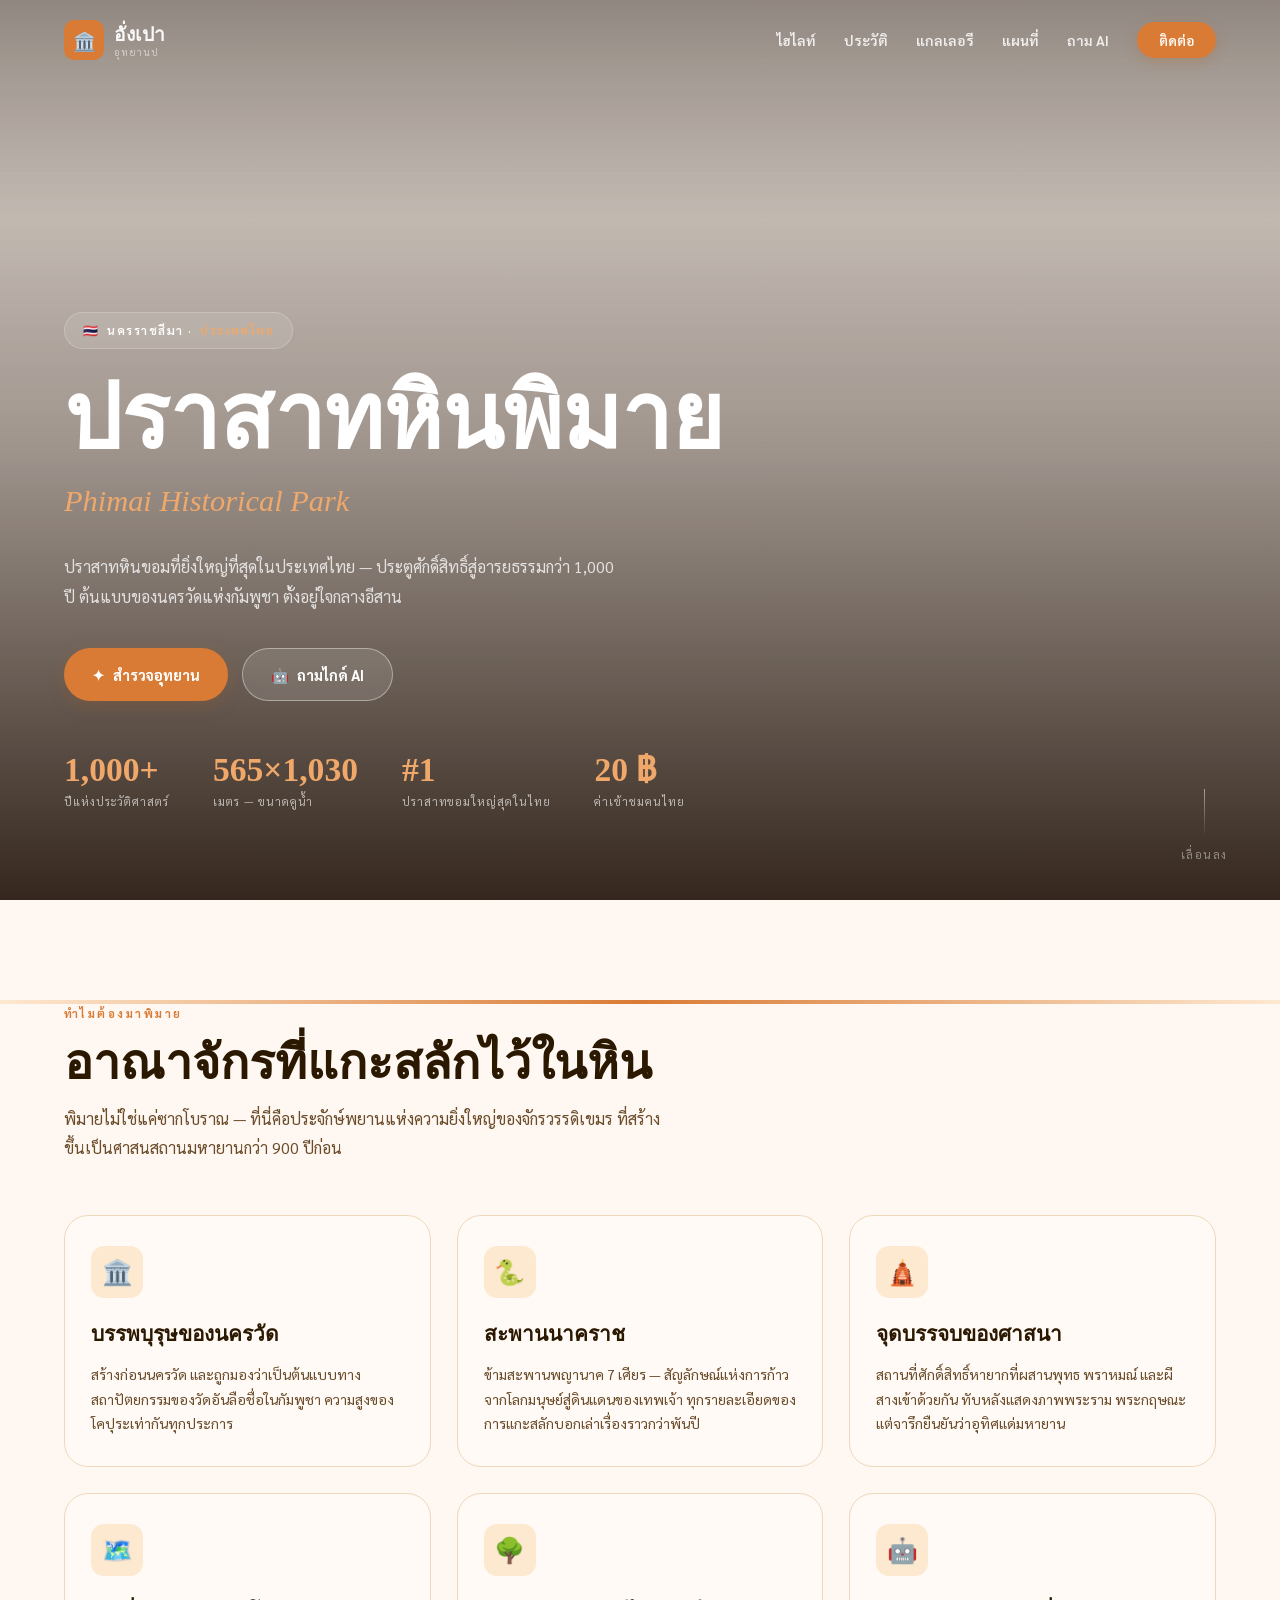
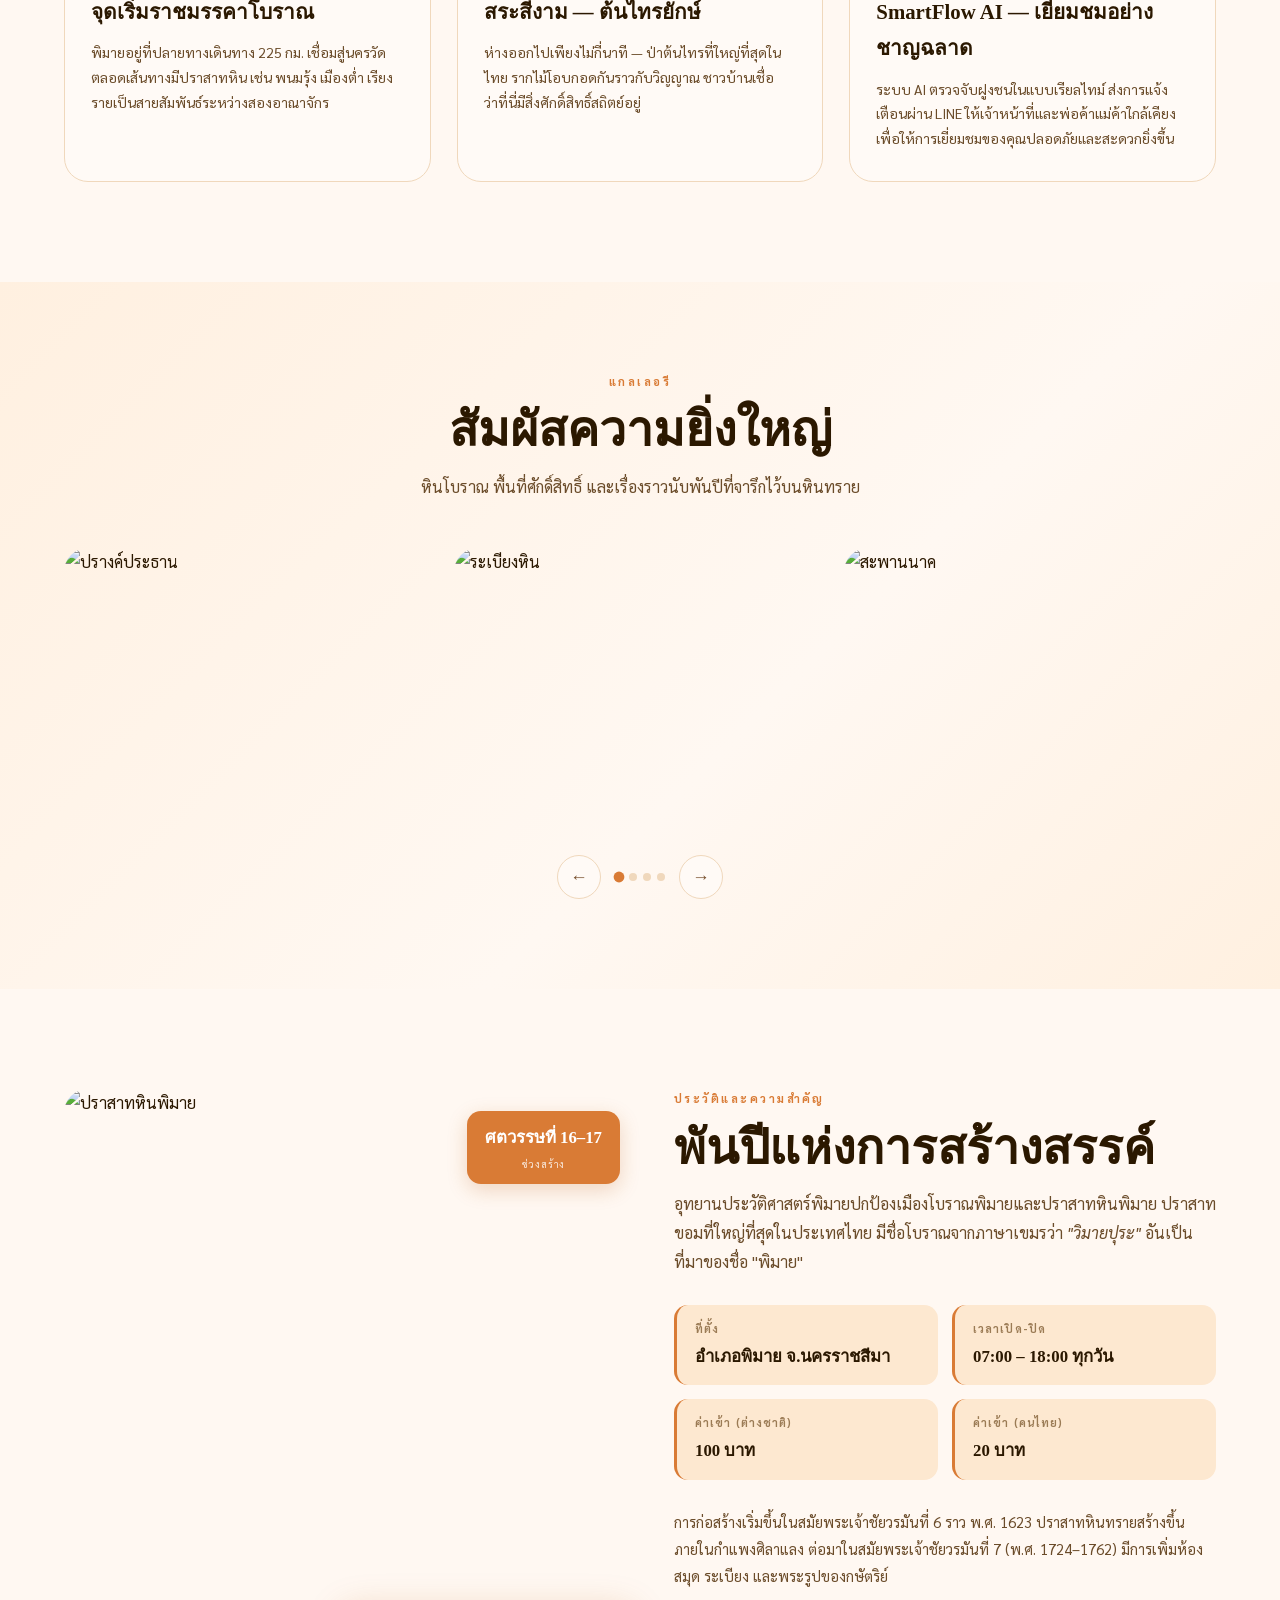
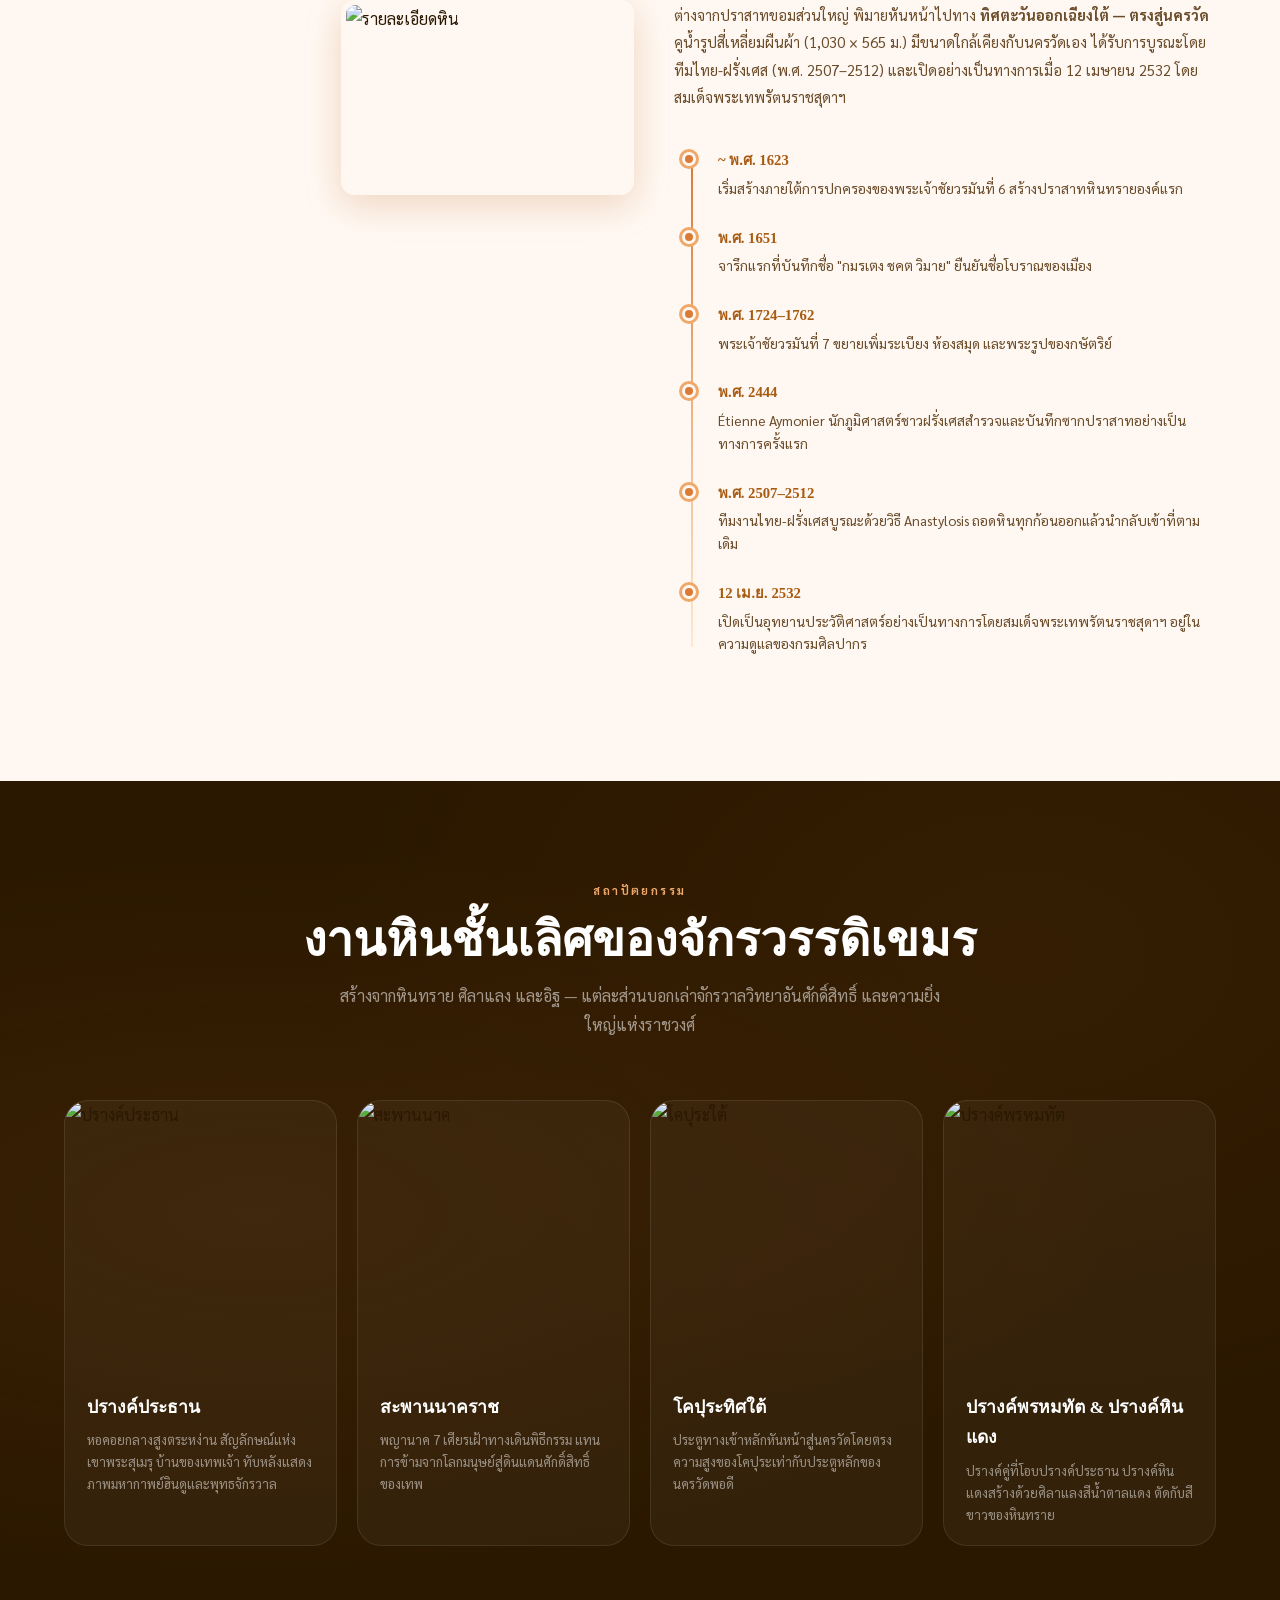
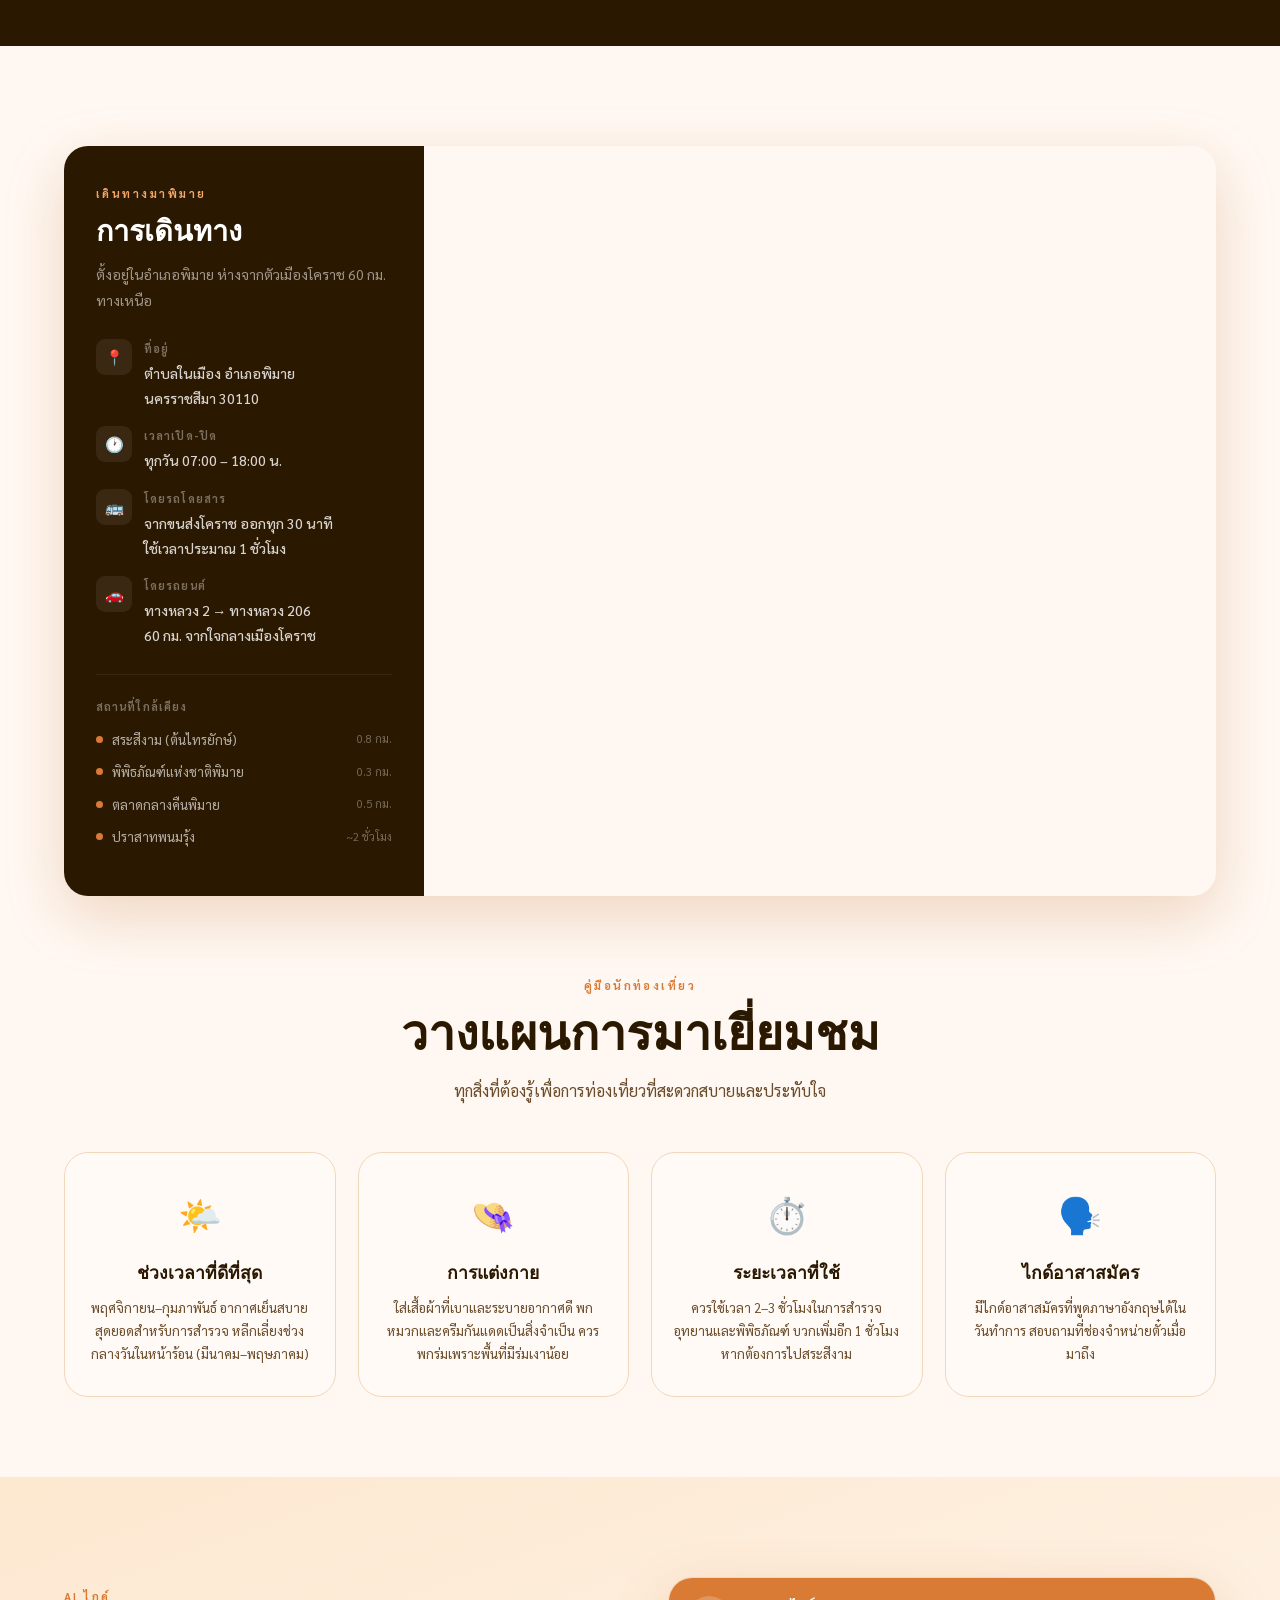
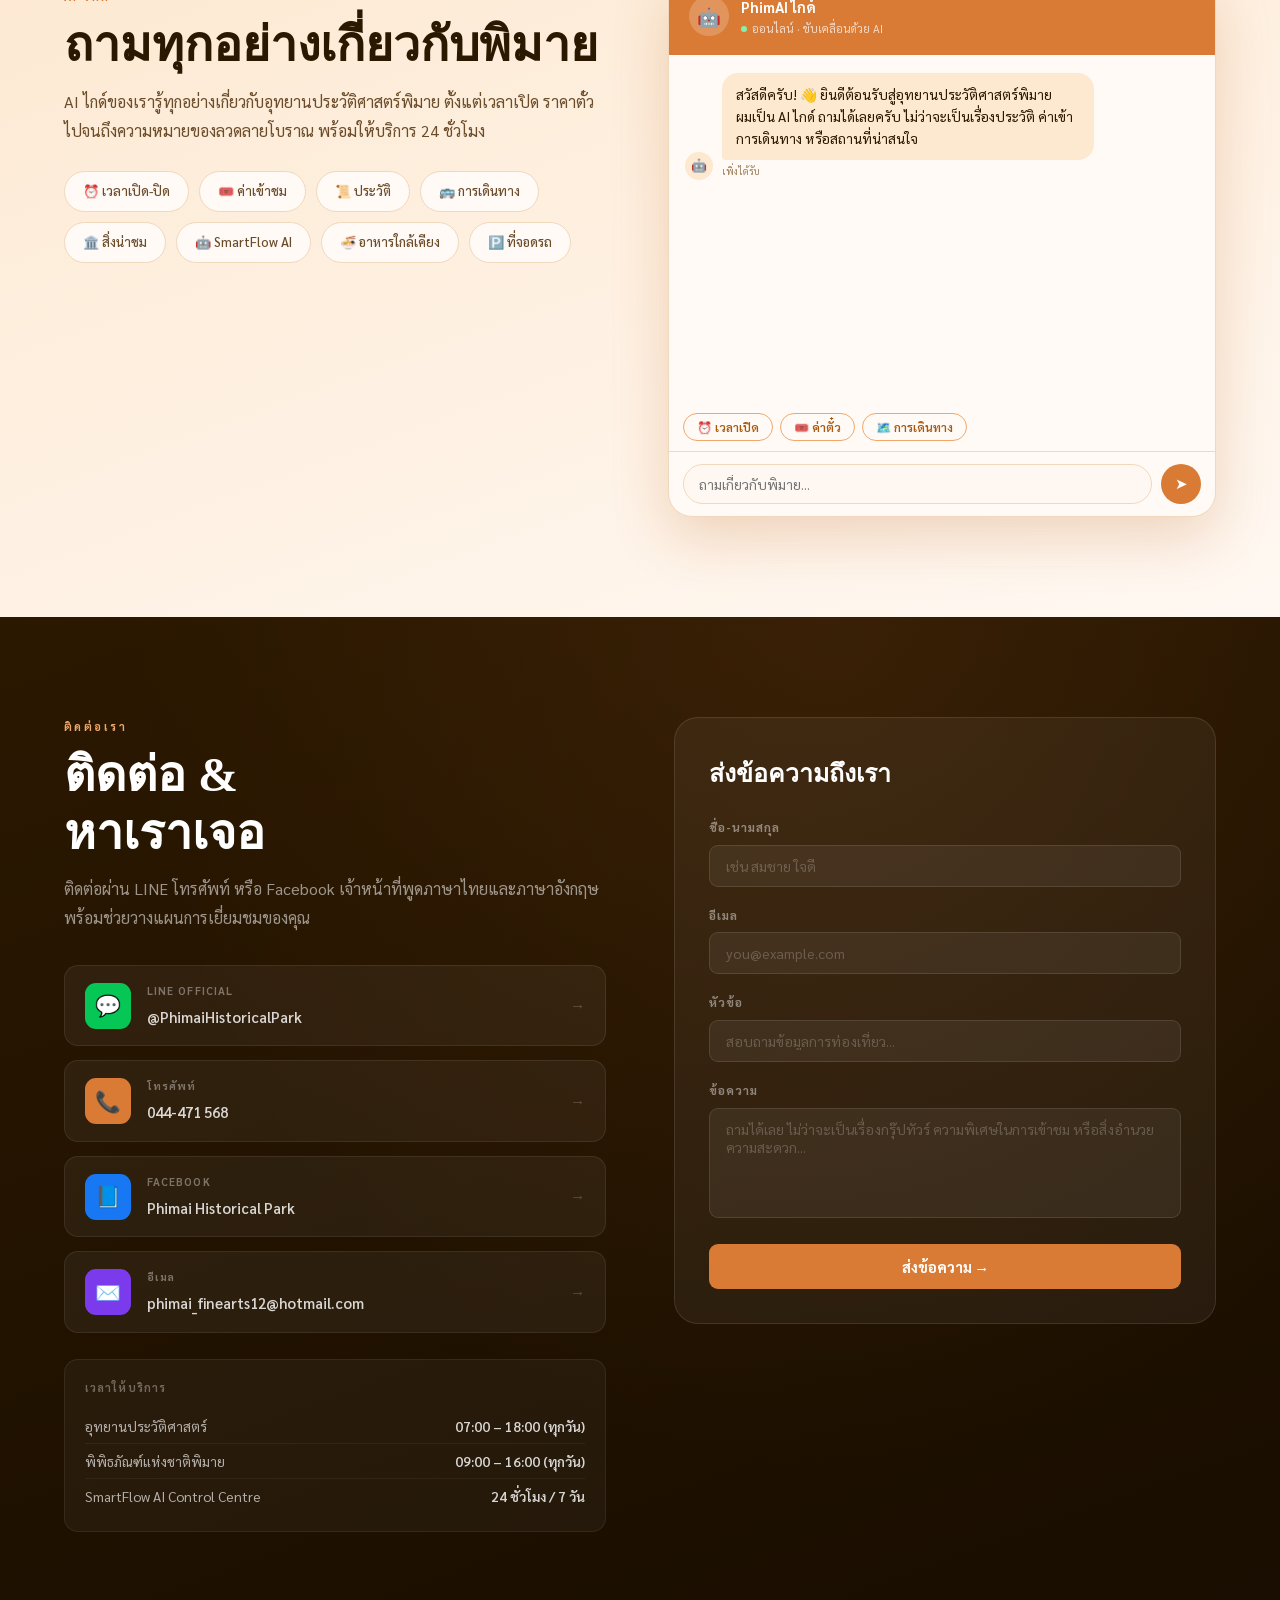
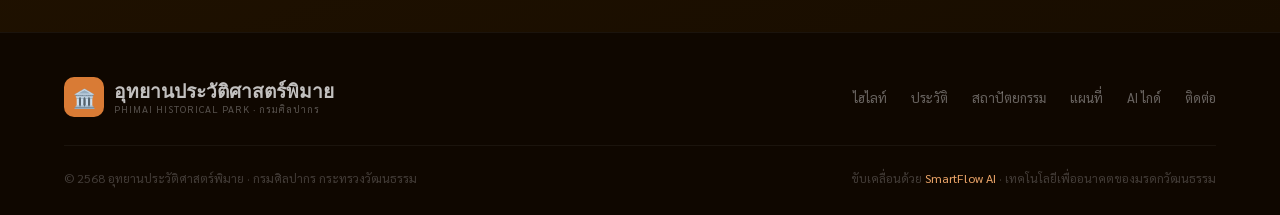
==== commit c593dfd1: "Merge branch 'main' of https://github.com/tanth123-h/phimai" ====
--- a/index.html
+++ b/index.html
@@ -28,7 +28,7 @@
           <div class="nav-logo-icon">🏛️</div>
           <div class="nav-logo-text">
             อั่งเปา
-            <span>อุทยานประวัติศาสตร์</span>
+            <span>อุทยานป</span>
           </div>
         </a>
 
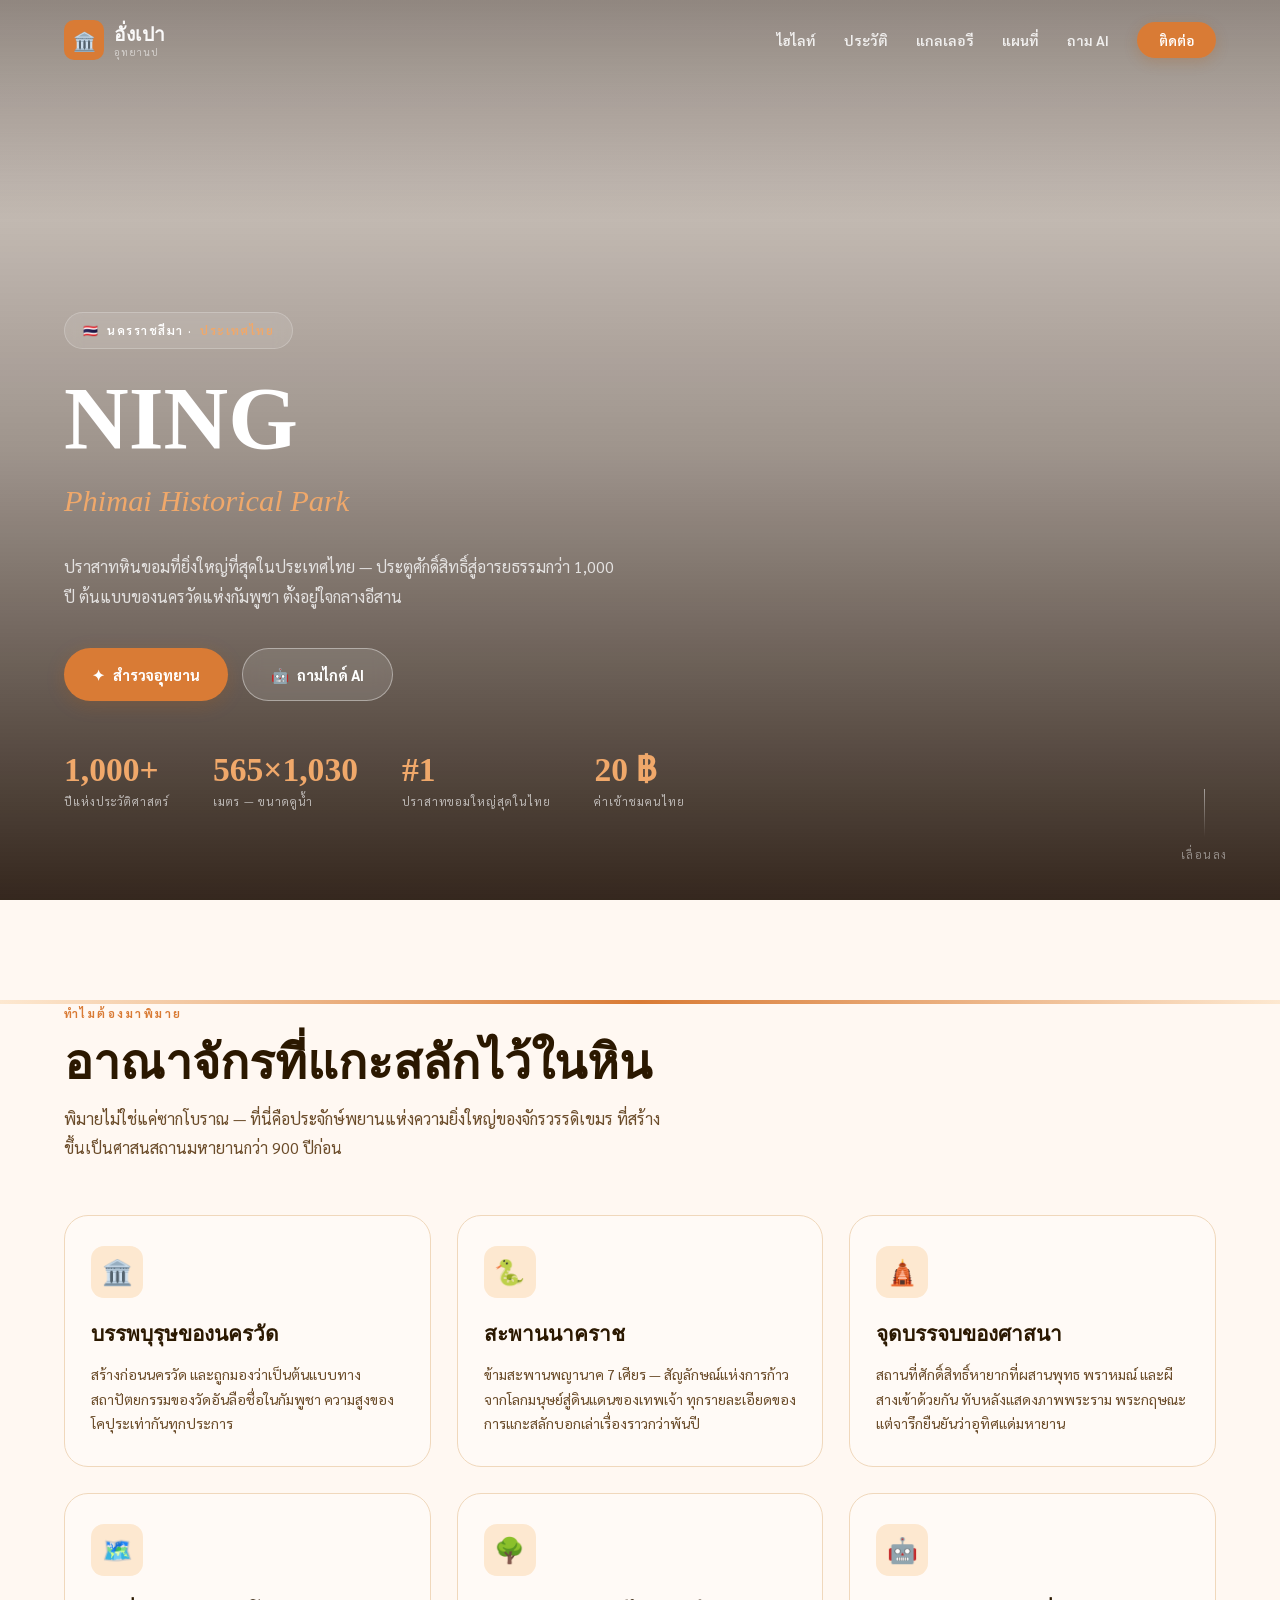
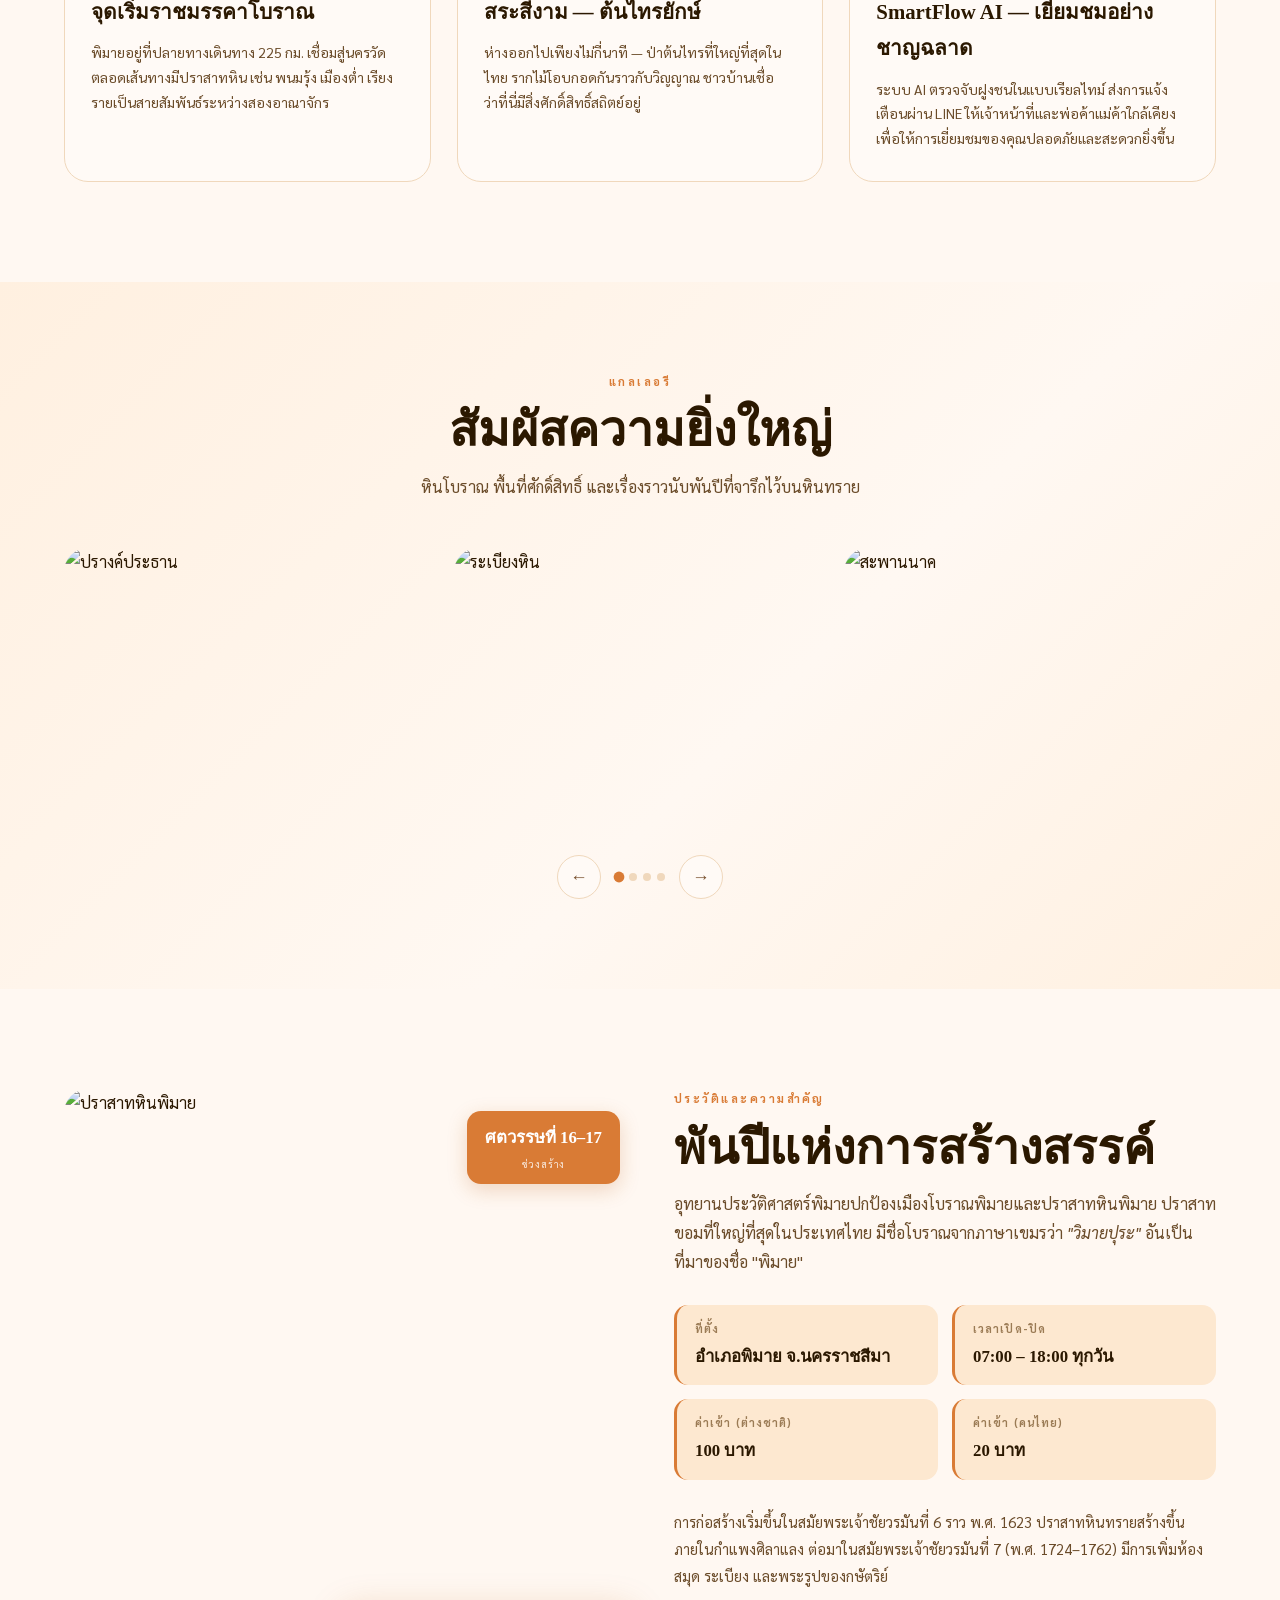
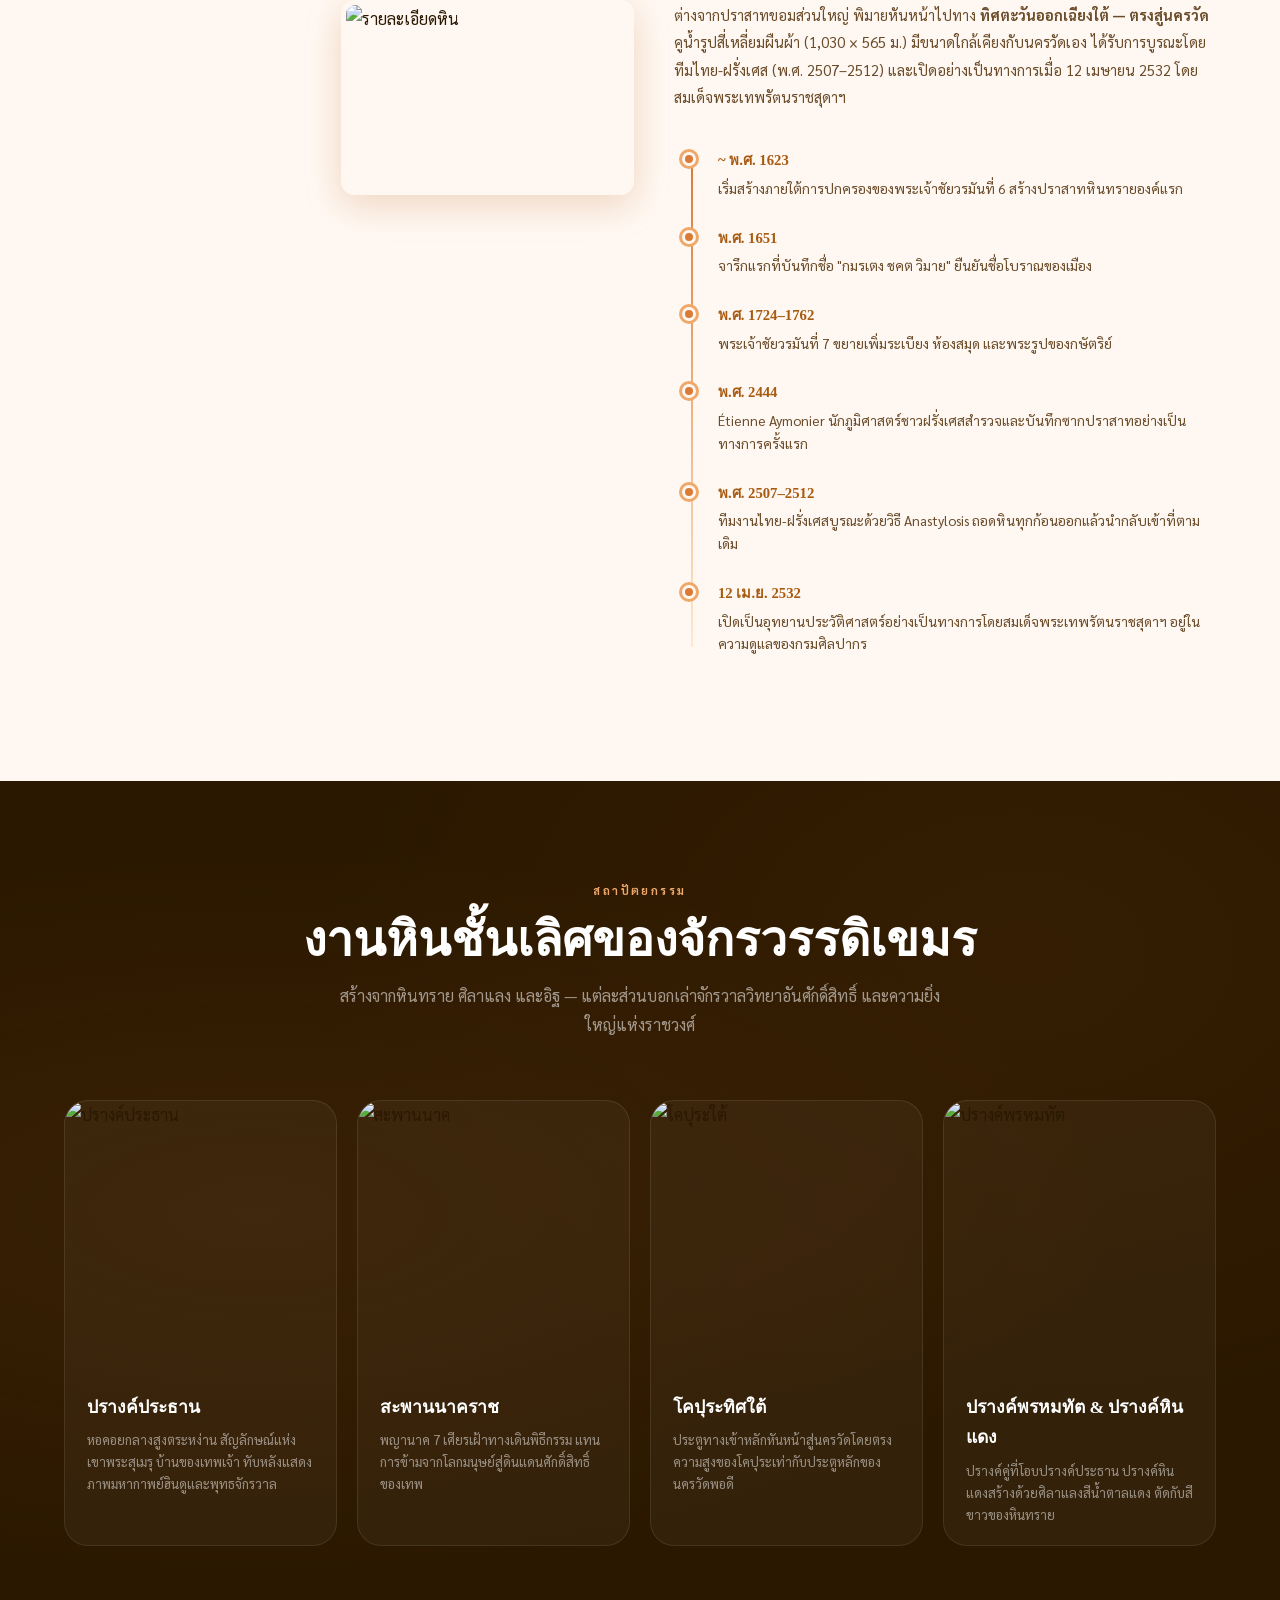
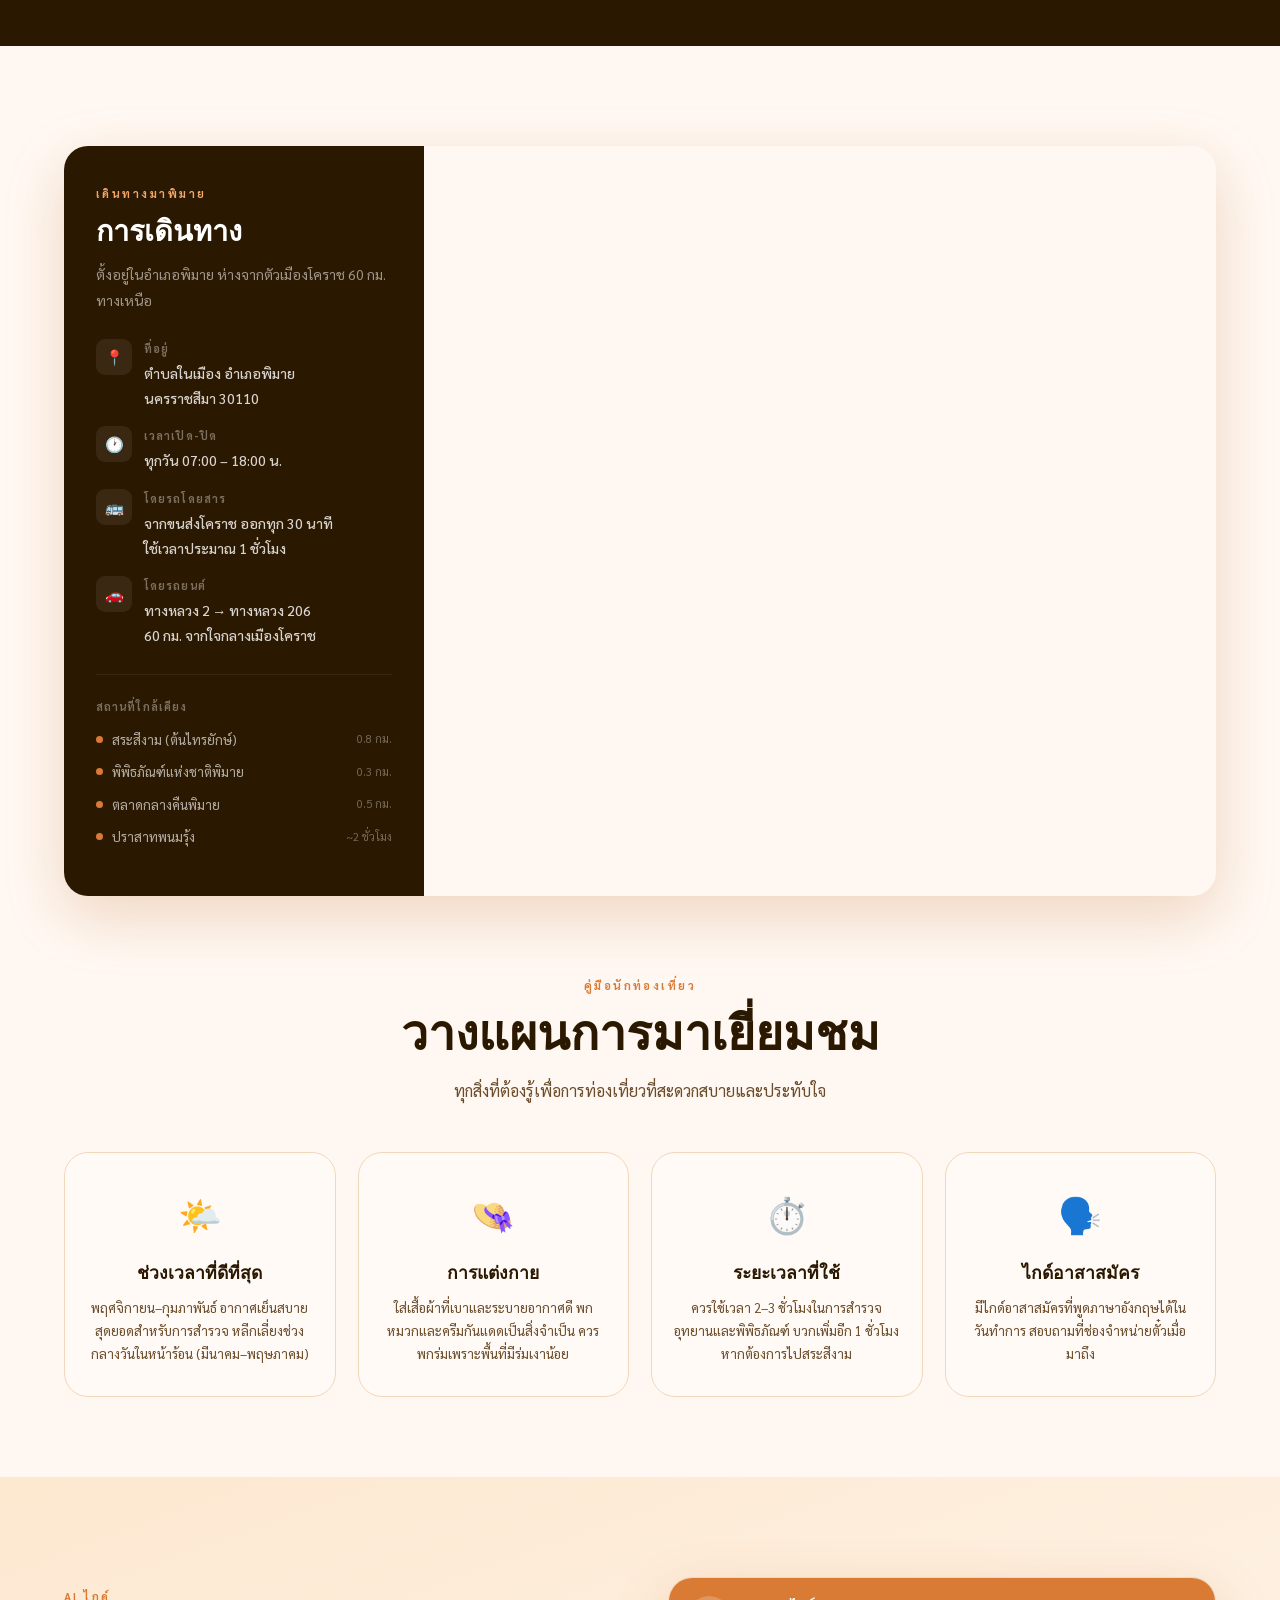
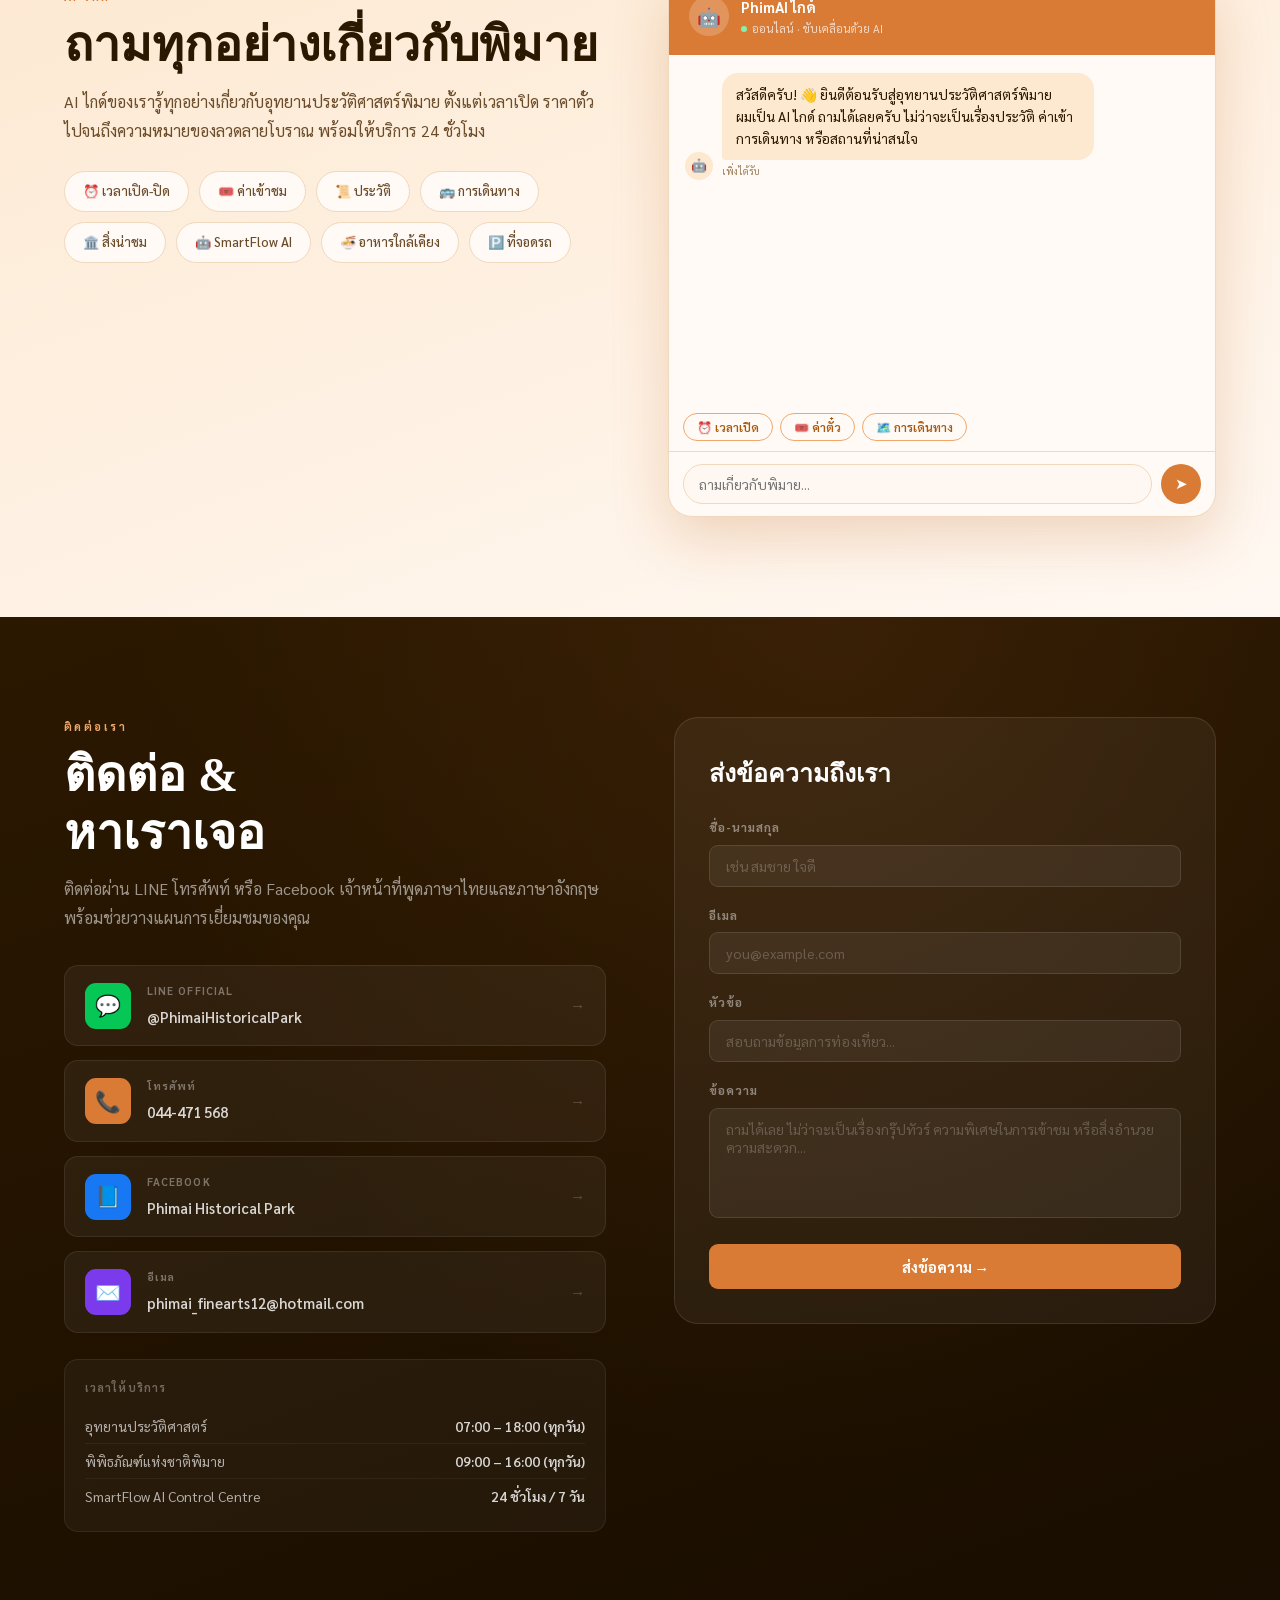
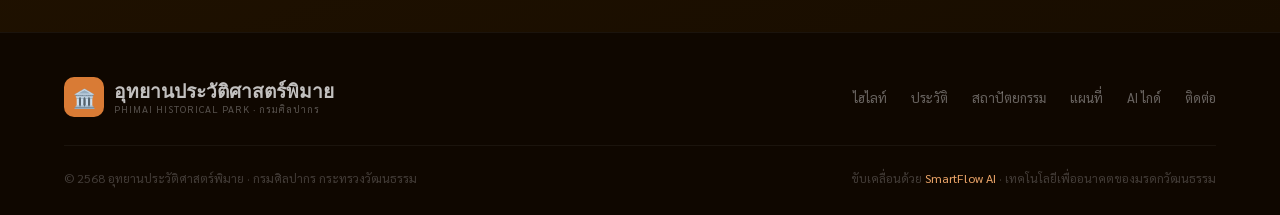
==== commit c5cd523b: "ning" ====
--- a/index.html
+++ b/index.html
@@ -63,7 +63,7 @@
   </div>
 
   <!-- ============================================================
-       HERO — ส่วนหน้าแรก
+       HEAD — ส่วนหน้าแรก
   ============================================================ -->
   <section id="hero">
     <!-- พื้นหลัง (รูปภาพ) — เปลี่ยน URL ได้ใน CSS: .hero-bg -->
@@ -77,7 +77,7 @@
       </div>
 
       <!-- ชื่อหลัก -->
-      <h1 class="hero-title">ปราสาทหินพิมาย</h1>
+      <h1 class="hero-title">NING</h1>
       <p class="hero-title-sub">Phimai Historical Park</p>
 
       <!-- คำอธิบาย -->
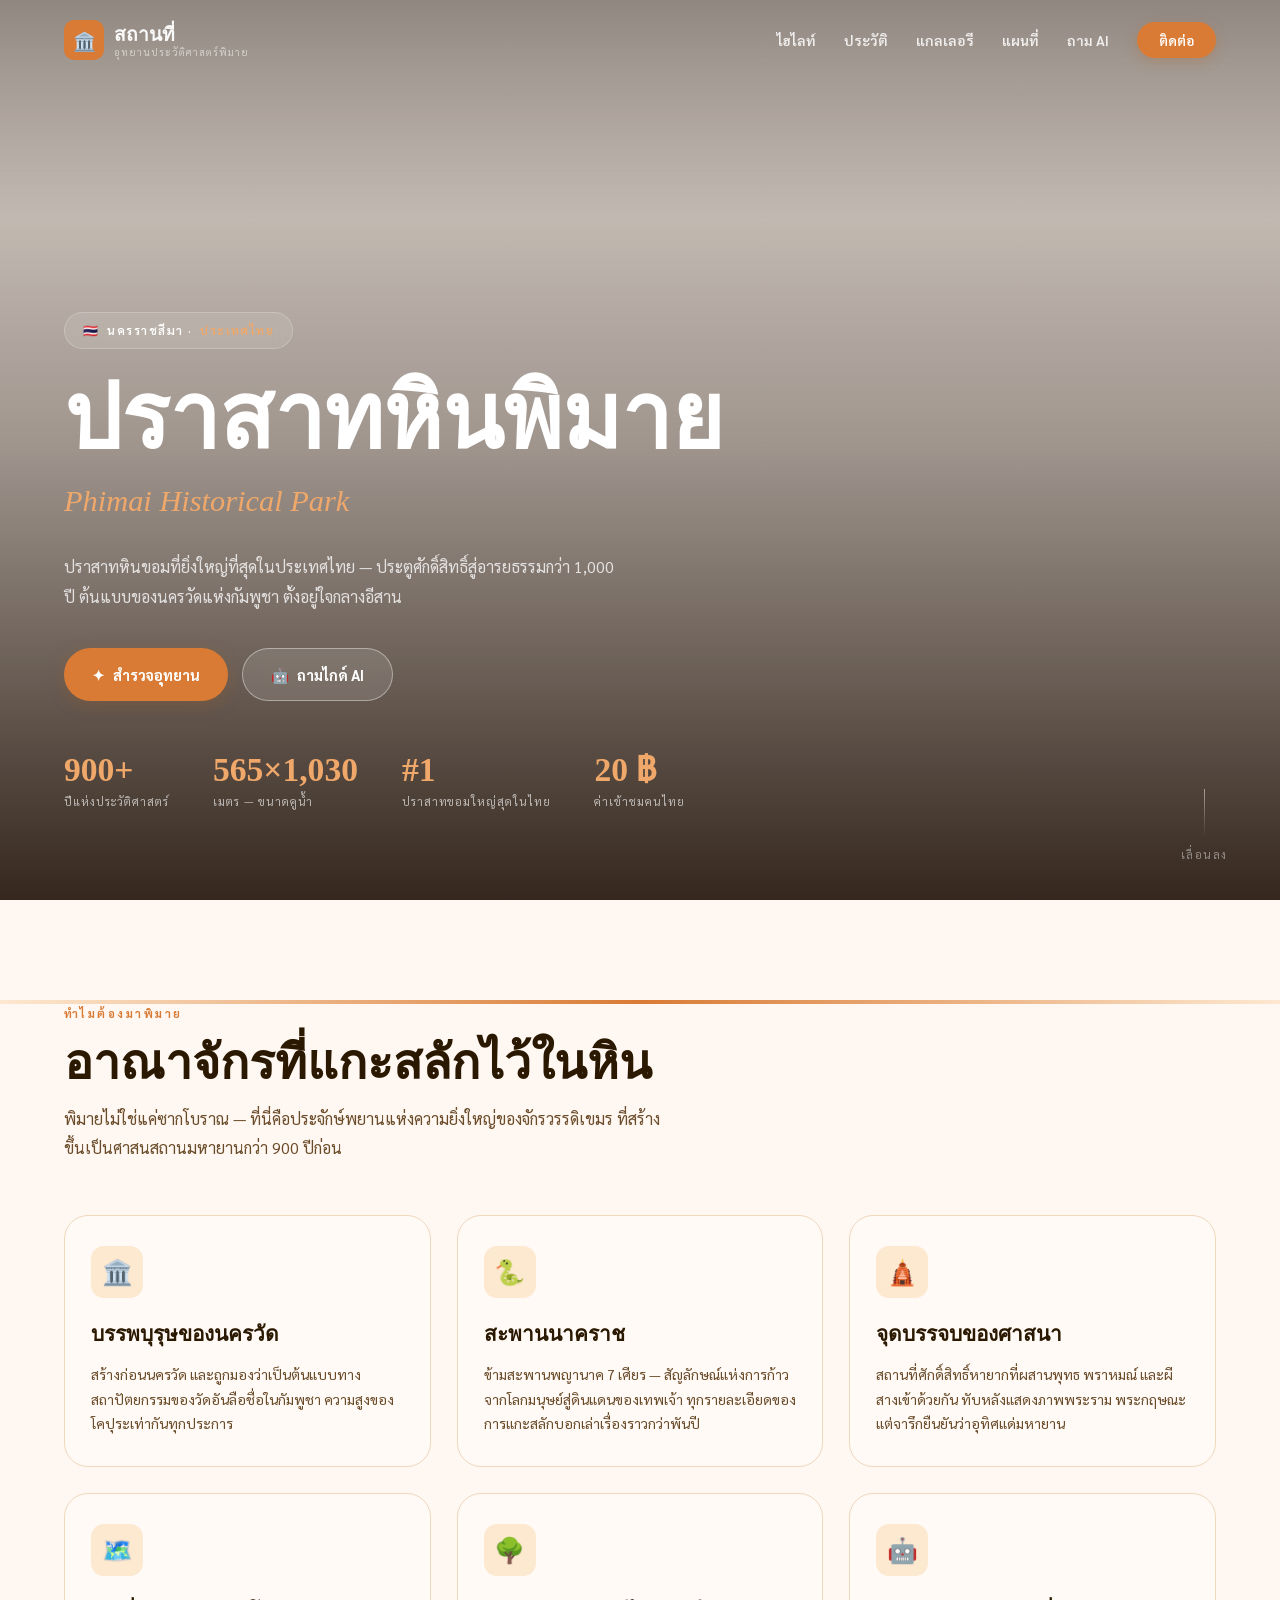
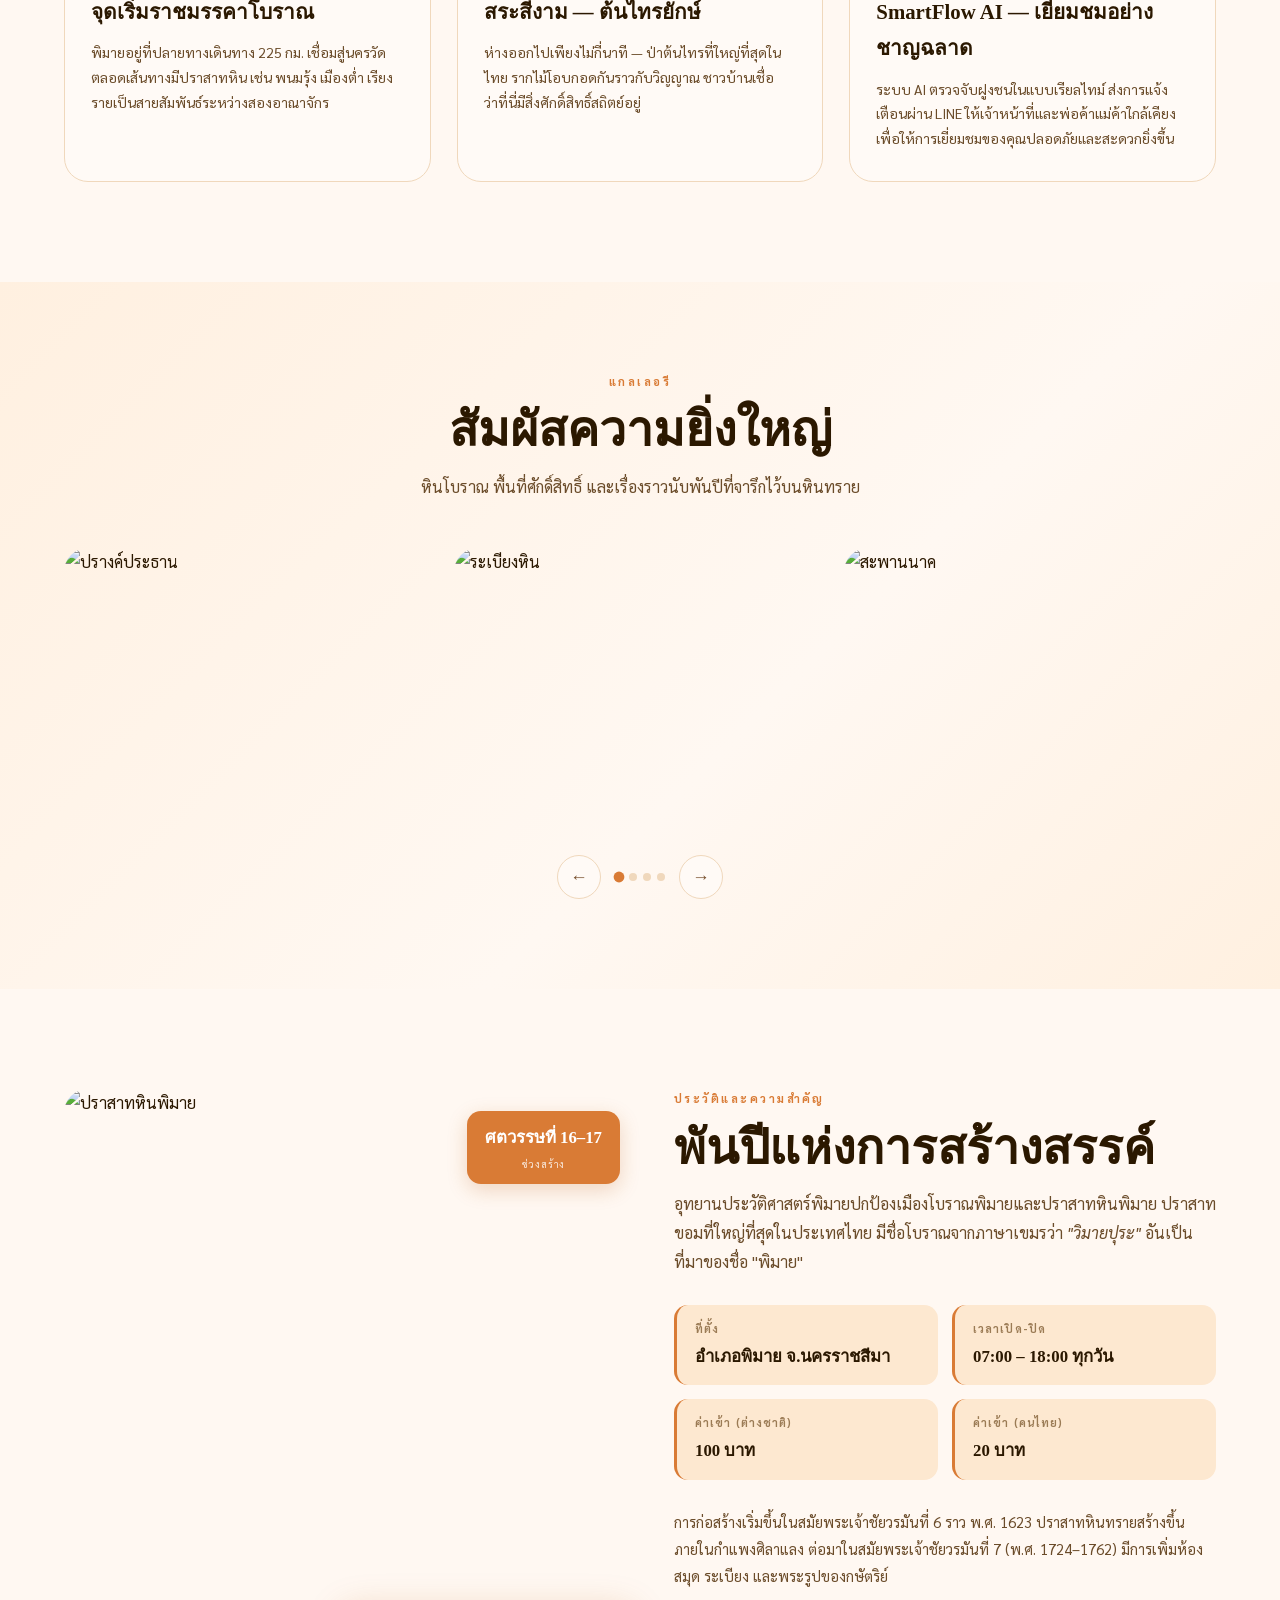
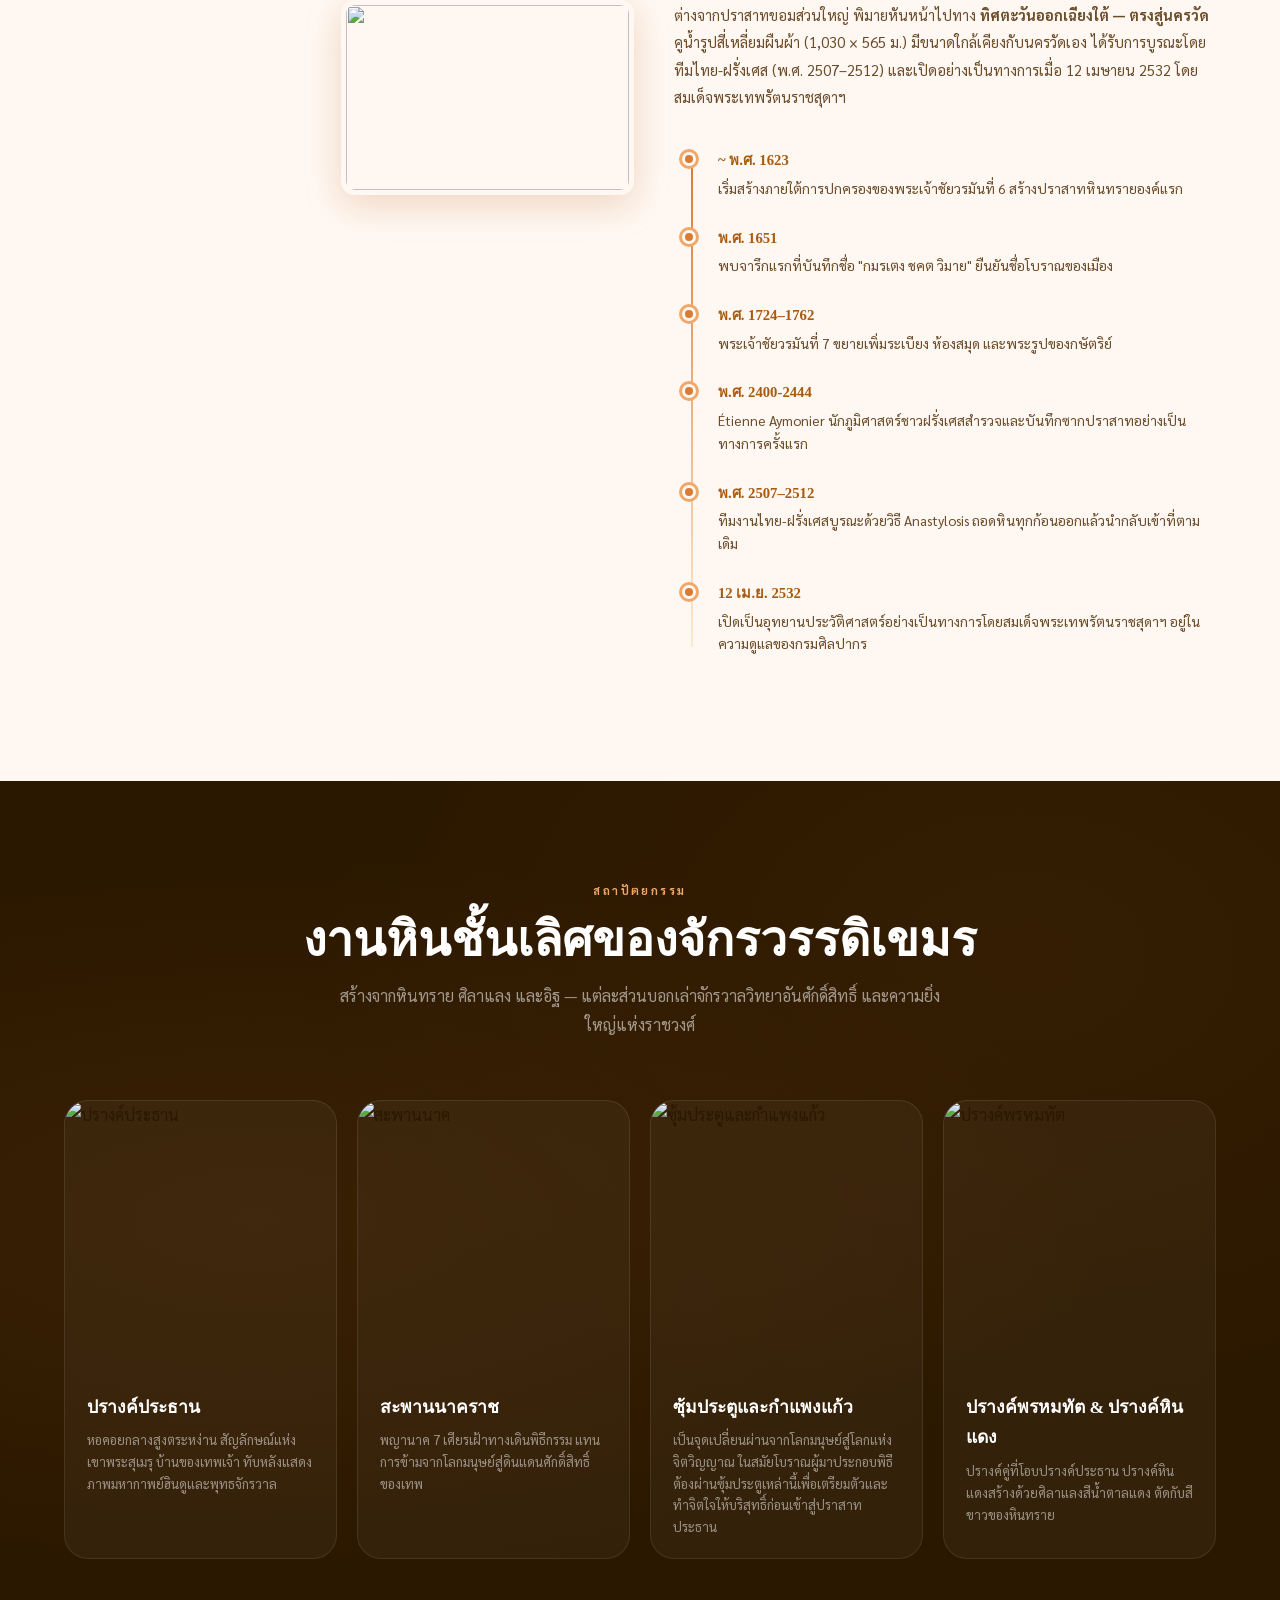
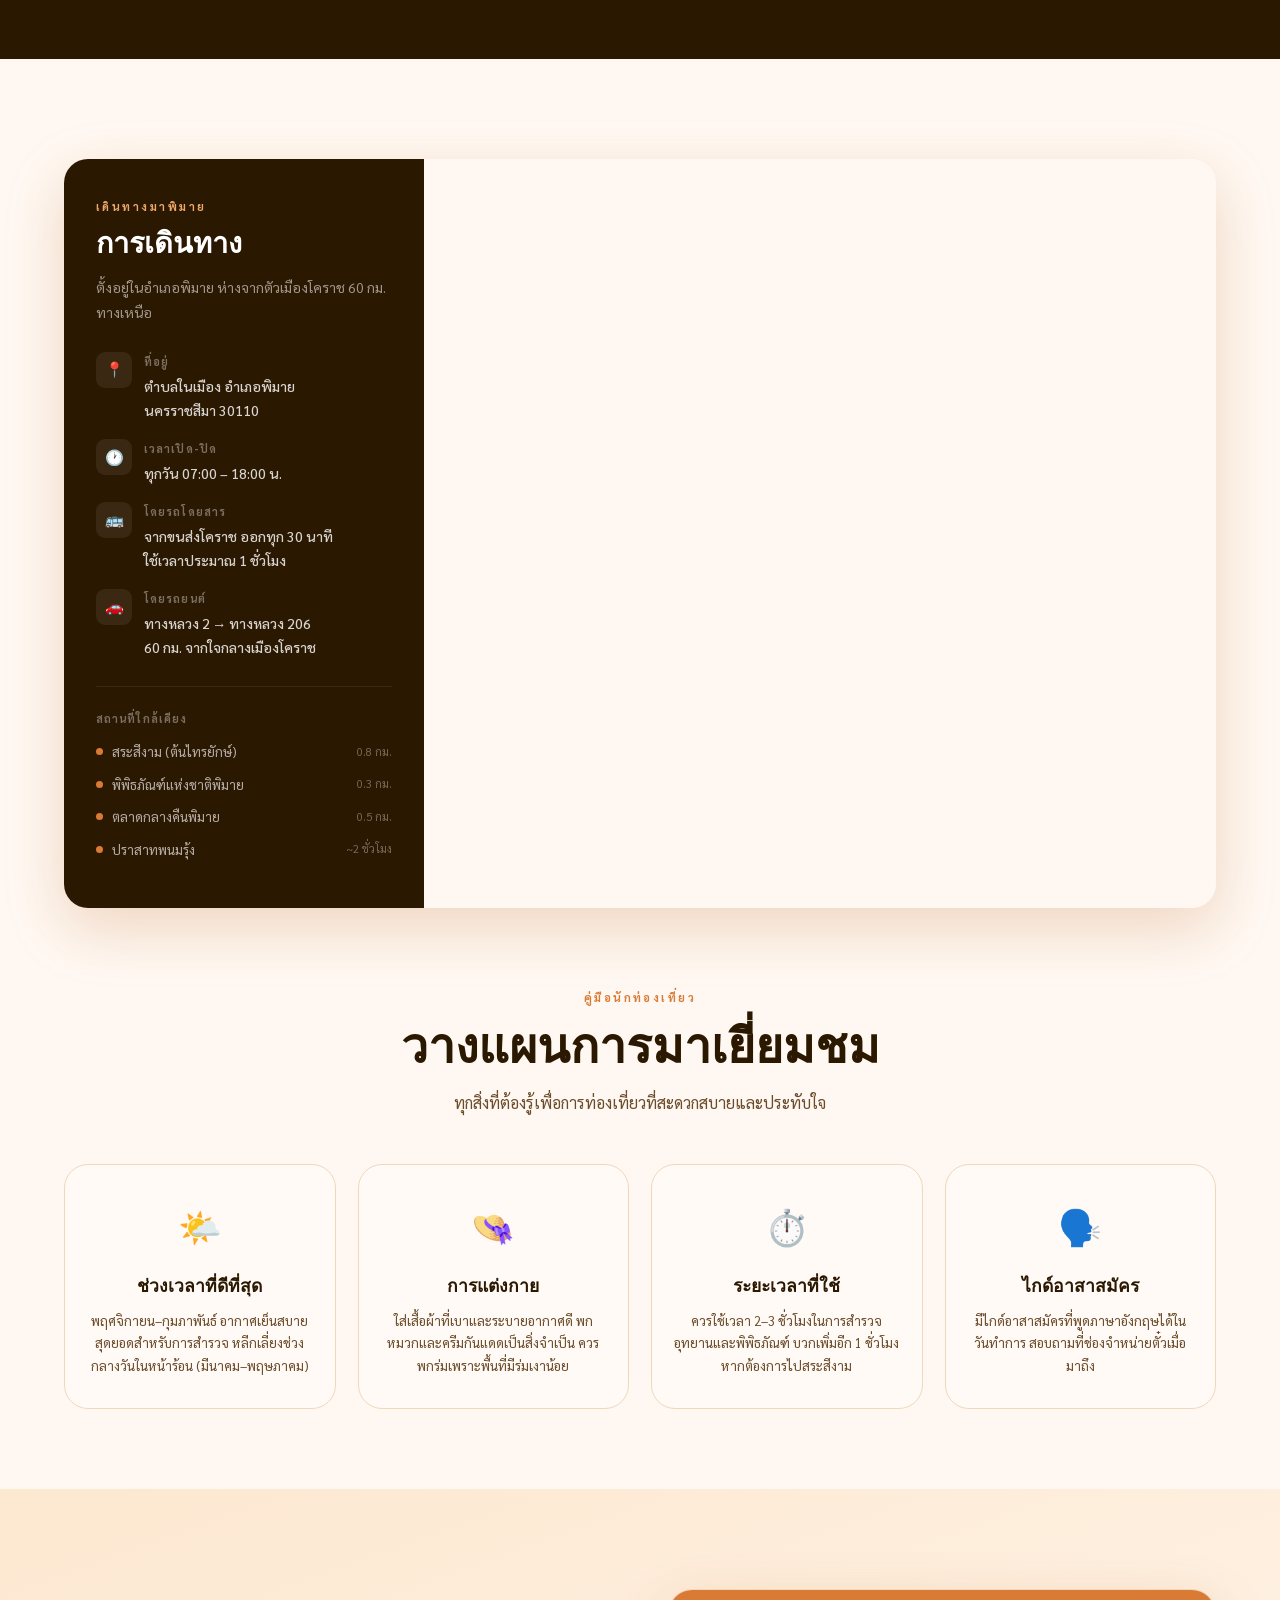
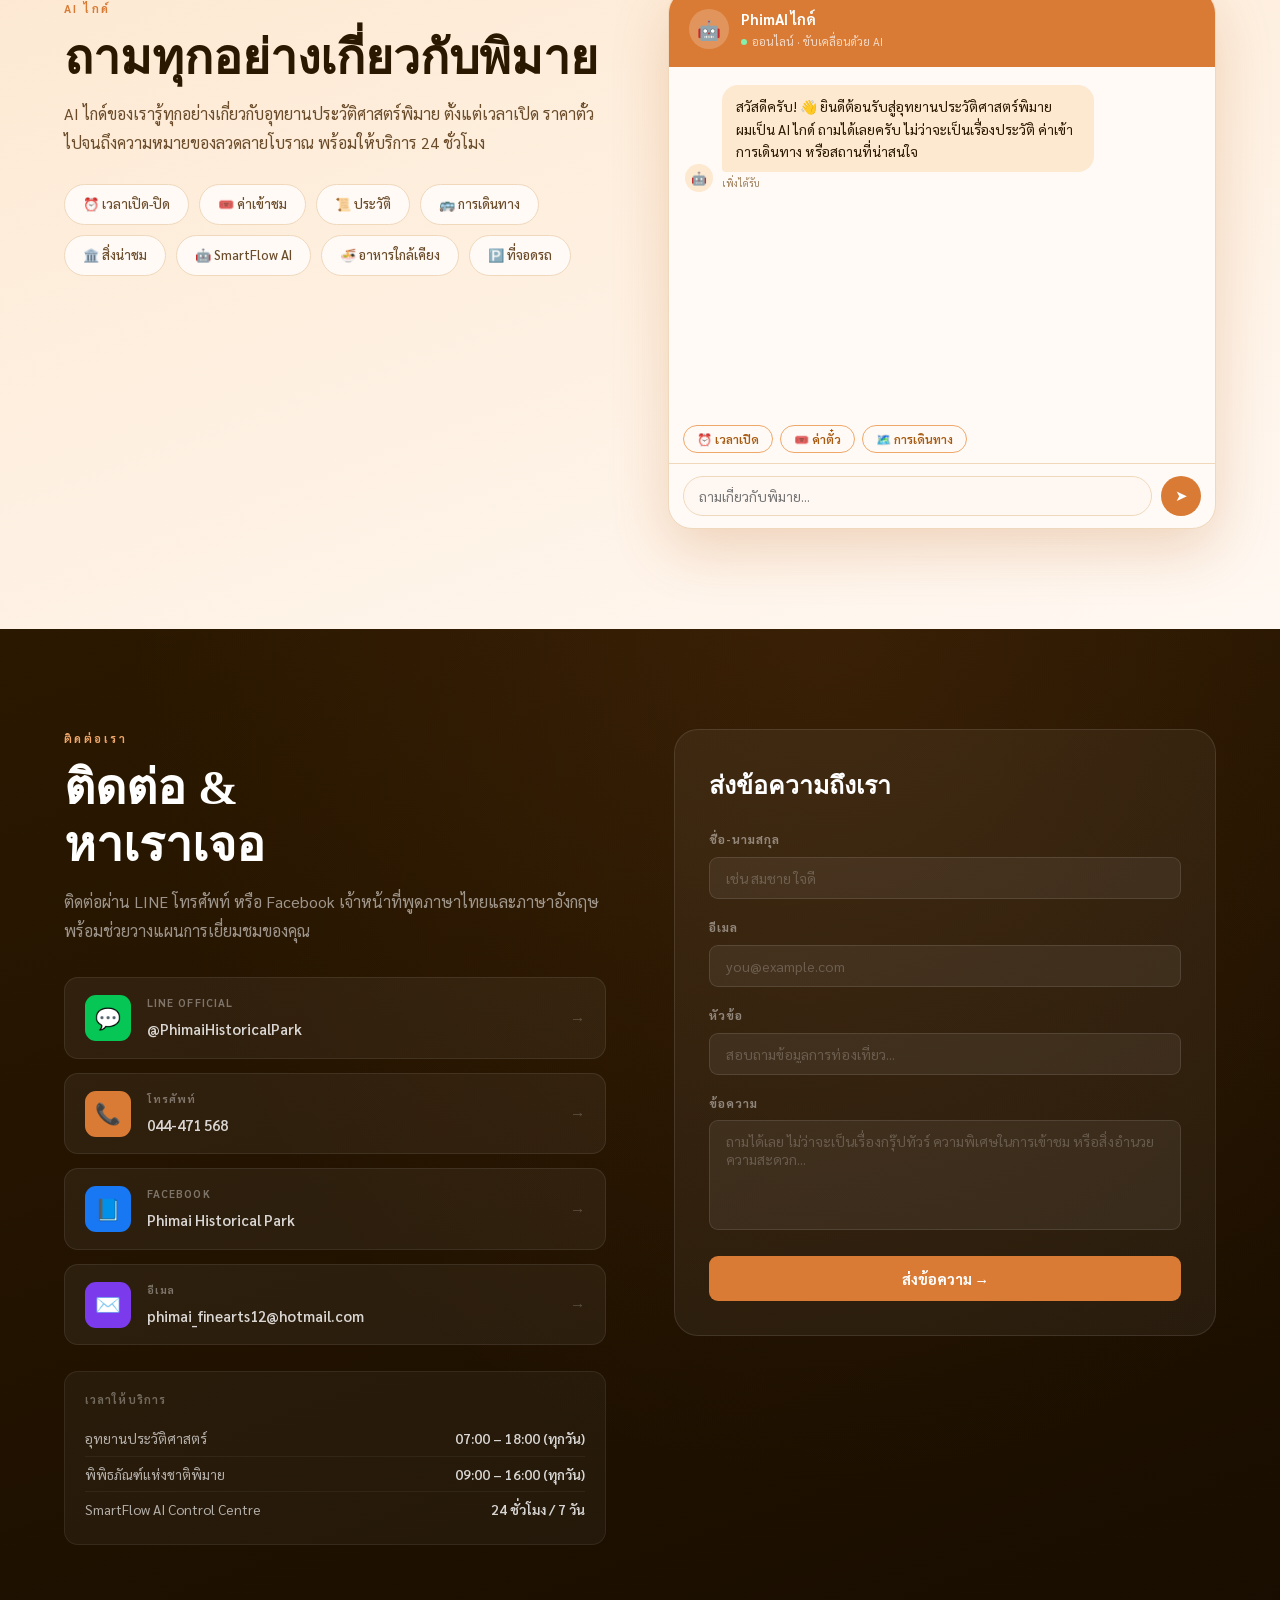
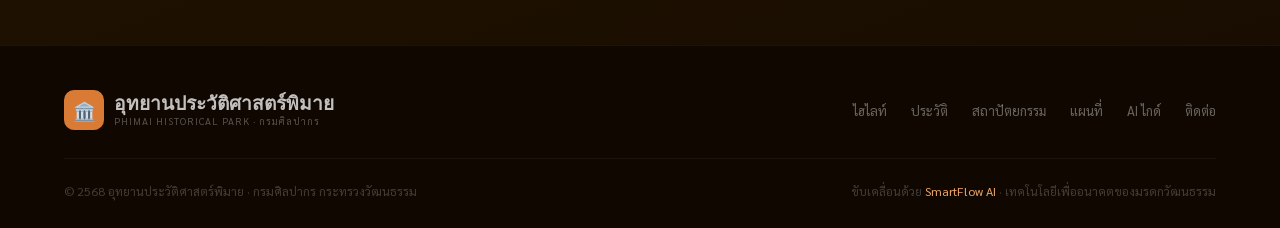
==== commit 02cff2b0: "kuy tan kuy do" ====
--- a/index.html
+++ b/index.html
@@ -27,8 +27,8 @@
         <a href="#hero" class="nav-logo">
           <div class="nav-logo-icon">🏛️</div>
           <div class="nav-logo-text">
-            อั่งเปา
-            <span>อุทยานป</span>
+            สถานที่
+            <span>อุทยานประวัติศาสตร์พิมาย</span>
           </div>
         </a>
 
@@ -63,7 +63,7 @@
   </div>
 
   <!-- ============================================================
-       HEAD — ส่วนหน้าแรก
+       HERO — ส่วนหน้าแรก
   ============================================================ -->
   <section id="hero">
     <!-- พื้นหลัง (รูปภาพ) — เปลี่ยน URL ได้ใน CSS: .hero-bg -->
@@ -77,7 +77,7 @@
       </div>
 
       <!-- ชื่อหลัก -->
-      <h1 class="hero-title">NING</h1>
+      <h1 class="hero-title">ปราสาทหินพิมาย</h1>
       <p class="hero-title-sub">Phimai Historical Park</p>
 
       <!-- คำอธิบาย -->
@@ -99,7 +99,7 @@
       <!-- สถิติ -->
       <div class="hero-stats">
         <div class="hero-stat">
-          <div class="hero-stat-num">1,000+</div>
+          <div class="hero-stat-num">900+</div>
           <div class="hero-stat-label">ปีแห่งประวัติศาสตร์</div>
         </div>
         <div class="hero-stat">
@@ -222,25 +222,25 @@
             </div>
           </div>
           <div class="carousel-slide">
-            <img src="https://images.unsplash.com/photo-1584804985564-9aaabeb6a9cc?w=800&q=80&auto=format&fit=crop" alt="สะพานนาค" loading="lazy" />
+            <img src="https://upload.wikimedia.org/wikipedia/commons/c/c8/%E0%B8%AA%E0%B8%B0%E0%B8%9E%E0%B8%B2%E0%B8%99%E0%B8%99%E0%B8%B2%E0%B8%84%E0%B8%A3%E0%B8%B2%E0%B8%8A-01.jpg" alt="สะพานนาค" loading="lazy" />
             <div class="carousel-slide-overlay">
               <span class="carousel-slide-caption">สะพานนาคราช</span>
             </div>
           </div>
           <div class="carousel-slide">
-            <img src="https://images.unsplash.com/photo-1519222970733-f546218fa6d7?w=800&q=80&auto=format&fit=crop" alt="ลวดลายแกะสลัก" loading="lazy" />
+            <img src="https://www.bloggang.com/data/t/tuk-tukatkorat/picture/1613119514.jpg" alt="ลวดลายแกะสลัก" loading="lazy" />
             <div class="carousel-slide-overlay">
               <span class="carousel-slide-caption">ลวดลายแกะสลักบนหินทราย</span>
             </div>
           </div>
           <div class="carousel-slide">
-            <img src="https://images.unsplash.com/photo-1558618666-fcd25c85cd64?w=800&q=80&auto=format&fit=crop" alt="ยามเย็น" loading="lazy" />
+            <img src="https://media.istockphoto.com/id/1184467016/th/%E0%B8%A3%E0%B8%B9%E0%B8%9B%E0%B8%96%E0%B9%88%E0%B8%B2%E0%B8%A2/%E0%B8%9E%E0%B8%A3%E0%B8%B0%E0%B8%AD%E0%B8%B2%E0%B8%97%E0%B8%B4%E0%B8%95%E0%B8%A2%E0%B9%8C%E0%B8%95%E0%B8%81%E0%B8%97%E0%B8%B5%E0%B9%88%E0%B8%9B%E0%B8%A3%E0%B8%B2%E0%B8%AA%E0%B8%B2%E0%B8%97%E0%B8%AB%E0%B8%B4%E0%B8%99%E0%B8%9E%E0%B8%B4%E0%B8%A1%E0%B8%B2%E0%B8%A2%E0%B8%97%E0%B8%B5%E0%B9%88%E0%B8%AA%E0%B8%A7%E0%B8%A2%E0%B8%87%E0%B8%B2%E0%B8%A1.jpg?s=612x612&w=0&k=20&c=r2EybfNe341rV-UfjRoxaf6UMxsQmMRXT3CzD2Z3m_g=" alt="ยามเย็น" loading="lazy" />
             <div class="carousel-slide-overlay">
               <span class="carousel-slide-caption">บรรยากาศยามเย็น</span>
             </div>
           </div>
           <div class="carousel-slide">
-            <img src="https://images.unsplash.com/photo-1574236170880-be0b0fef7c8c?w=800&q=80&auto=format&fit=crop" alt="สระสีงาม" loading="lazy" />
+            <img src="https://snappix.co.th/wp-content/uploads/2024/03/%E0%B9%84%E0%B8%97%E0%B8%A3%E0%B8%87%E0%B8%B2%E0%B8%A1_4-683x1024.jpg" alt="สระสีงาม" loading="lazy" />
             <div class="carousel-slide-overlay">
               <span class="carousel-slide-caption">สระสีงาม — ต้นไทรยักษ์</span>
             </div>
@@ -269,10 +269,10 @@
         <!-- รูปภาพ (ซ้าย) -->
         <div class="info-image-stack reveal">
           <div class="info-img-main">
-            <img src="https://images.unsplash.com/photo-1528360983277-13d401cdc186?w=900&q=85&auto=format&fit=crop" alt="ปราสาทหินพิมาย" />
+            <img src="https://peartongmomay.wordpress.com/wp-content/uploads/2014/09/1297015305.jpg" alt="ปราสาทหินพิมาย" />
           </div>
           <div class="info-img-float">
-            <img src="https://images.unsplash.com/photo-1602576760025-0b0e16b0d18e?w=600&q=80&auto=format&fit=crop" alt="รายละเอียดหิน" />
+            <img src="https://f.tpkcdn.com/images-720/e88a12ff55185f5fdc31c9c7f31c331e.jpg" alt="" />
           </div>
           <div class="info-badge-float">
             ศตวรรษที่ 16–17
@@ -335,7 +335,7 @@
               <div class="timeline-dot"></div>
               <div>
                 <div class="timeline-year">พ.ศ. 1651</div>
-                <div class="timeline-text">จารึกแรกที่บันทึกชื่อ "กมรเตง ชคต วิมาย" ยืนยันชื่อโบราณของเมือง</div>
+                <div class="timeline-text">พบจารึกแรกที่บันทึกชื่อ "กมรเตง ชคต วิมาย" ยืนยันชื่อโบราณของเมือง</div>
               </div>
             </div>
             <div class="timeline-item">
@@ -348,7 +348,7 @@
             <div class="timeline-item">
               <div class="timeline-dot"></div>
               <div>
-                <div class="timeline-year">พ.ศ. 2444</div>
+                <div class="timeline-year">พ.ศ. 2400-2444</div>
                 <div class="timeline-text">Étienne Aymonier นักภูมิศาสตร์ชาวฝรั่งเศสสำรวจและบันทึกซากปราสาทอย่างเป็นทางการครั้งแรก</div>
               </div>
             </div>
@@ -388,7 +388,7 @@
       <div class="arch-grid">
         <div class="arch-card reveal reveal-delay-1">
           <div class="arch-card-img">
-            <img src="https://images.unsplash.com/photo-1528360983277-13d401cdc186?w=500&q=80&auto=format&fit=crop" alt="ปรางค์ประธาน" loading="lazy" />
+            <img src="https://seaarts.sac.or.th/uploads/artwork/70/gallery/large-57c53f696ccb5.jpg" alt="ปรางค์ประธาน" loading="lazy" />
           </div>
           <div class="arch-card-body">
             <div class="arch-card-title">ปรางค์ประธาน</div>
@@ -397,7 +397,7 @@
         </div>
         <div class="arch-card reveal reveal-delay-2">
           <div class="arch-card-img">
-            <img src="https://images.unsplash.com/photo-1584804985564-9aaabeb6a9cc?w=500&q=80&auto=format&fit=crop" alt="สะพานนาค" loading="lazy" />
+            <img src="https://blogger.googleusercontent.com/img/b/R29vZ2xl/AVvXsEj3aq5kFqvOr1rzRalMTwksdLKJSEfvyHflT-b_DIjnrVRSMkf3vHx8yJOShLxJ-K2DOMqzJmHRB6SZuWs6qKI1Gips6blM3tcrz_6uFeb8JVsxF60W9Oh322ArgGbRHKbVQ1Mvw0t57V8y/s1600/%25E0%25B8%25AA%25E0%25B8%25B4%25E0%25B8%2587%25E0%25B8%25AB%25E0%25B9%258C-%25E0%25B8%259E%25E0%25B8%258D%25E0%25B8%25B2%25E0%25B8%2599%25E0%25B8%25B2%25E0%25B8%2584.jpg" alt="สะพานนาค" loading="lazy" />
           </div>
           <div class="arch-card-body">
             <div class="arch-card-title">สะพานนาคราช</div>
@@ -406,16 +406,16 @@
         </div>
         <div class="arch-card reveal reveal-delay-3">
           <div class="arch-card-img">
-            <img src="https://images.unsplash.com/photo-1602576760025-0b0e16b0d18e?w=500&q=80&auto=format&fit=crop" alt="โคปุระใต้" loading="lazy" />
+            <img src="https://qrcode.finearts.go.th/images/hp_content_all/hp10/ImHp10/hp10-003-01.JPG" alt="ซุ้มประตูและกำแพงแก้ว" loading="lazy" />
           </div>
           <div class="arch-card-body">
-            <div class="arch-card-title">โคปุระทิศใต้</div>
-            <p class="arch-card-desc">ประตูทางเข้าหลักหันหน้าสู่นครวัดโดยตรง ความสูงของโคปุระเท่ากับประตูหลักของนครวัดพอดี</p>
+            <div class="arch-card-title">ซุ้มประตูและกำแพงแก้ว</div>
+            <p class="arch-card-desc">เป็นจุดเปลี่ยนผ่านจากโลกมนุษย์สู่โลกแห่งจิตวิญญาณ ในสมัยโบราณผู้มาประกอบพิธีต้องผ่านซุ้มประตูเหล่านี้เพื่อเตรียมตัวและทำจิตใจให้บริสุทธิ์ก่อนเข้าสู่ปราสาทประธาน</p>
           </div>
         </div>
         <div class="arch-card reveal reveal-delay-1">
           <div class="arch-card-img">
-            <img src="https://images.unsplash.com/photo-1519222970733-f546218fa6d7?w=500&q=80&auto=format&fit=crop" alt="ปรางค์พรหมทัต" loading="lazy" />
+            <img src="https://i.ytimg.com/vi/iYYBwU64j0Y/maxresdefault.jpg" alt="ปรางค์พรหมทัต" loading="lazy" />
           </div>
           <div class="arch-card-body">
             <div class="arch-card-title">ปรางค์พรหมทัต & ปรางค์หินแดง</div>
--- a/css/style.css
+++ b/css/style.css
@@ -307,7 +307,7 @@
 .hero-bg {
   position: absolute;
   inset: 0;
-  background: url('https://images.unsplash.com/photo-1528360983277-13d401cdc186?w=1920&q=85&auto=format&fit=crop')
+  background: url('https://seaarts.sac.or.th/uploads/artwork/69/gallery/large-57c5395f4bdab.jpg')
     center/cover no-repeat;
   transform: scale(1.07);
   transition: transform 8s ease-out;
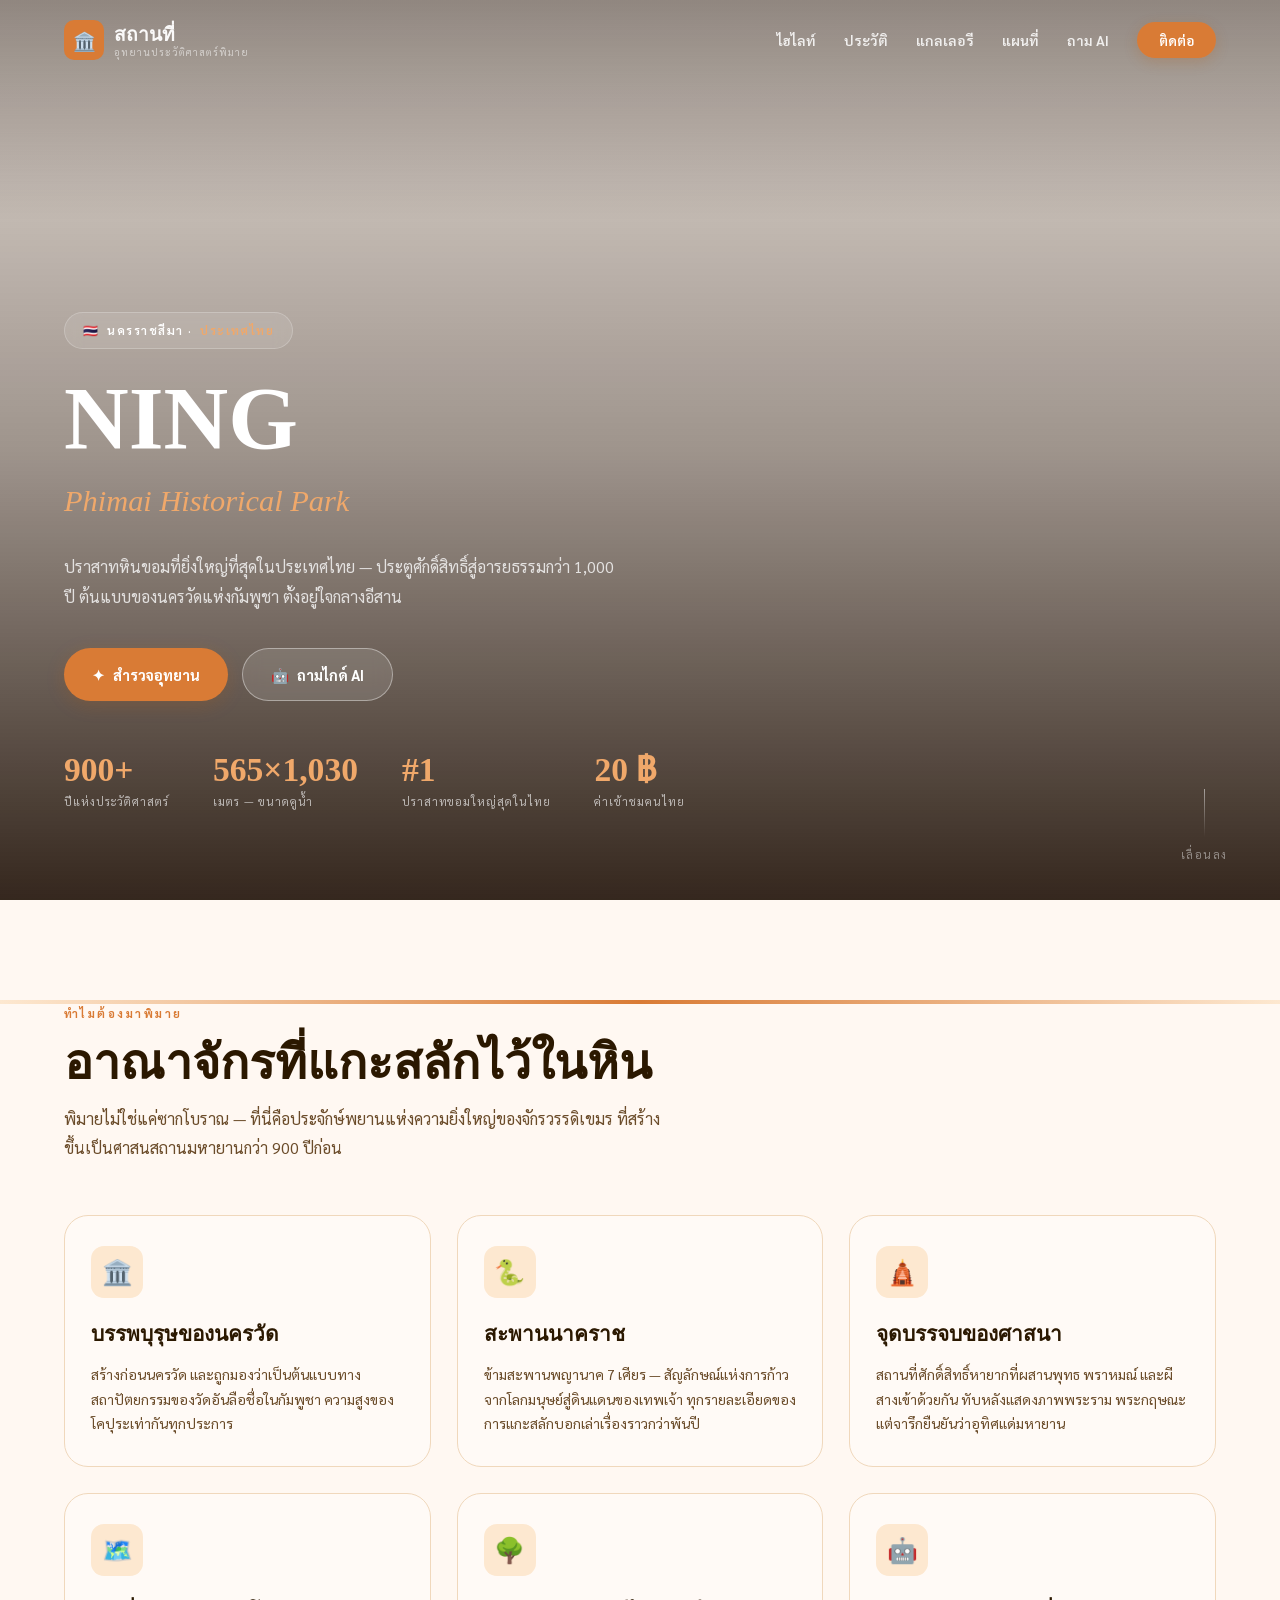
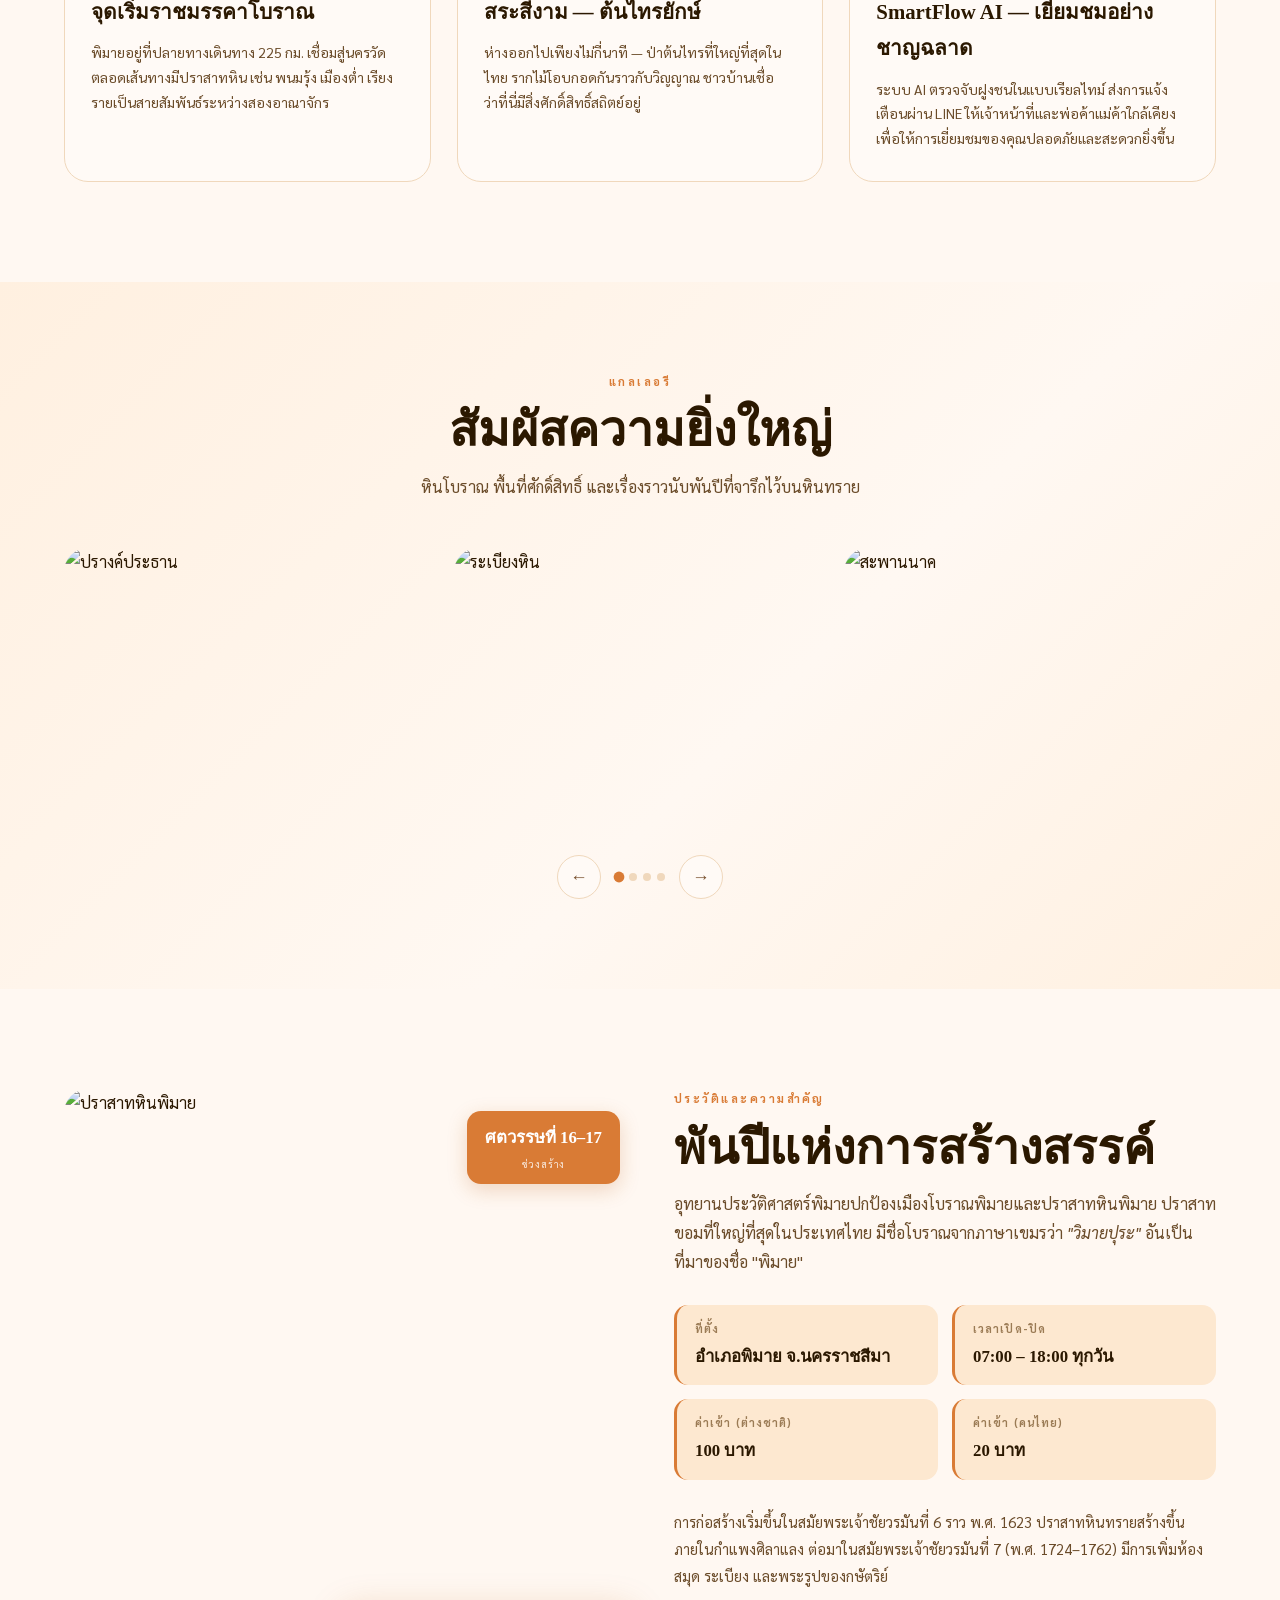
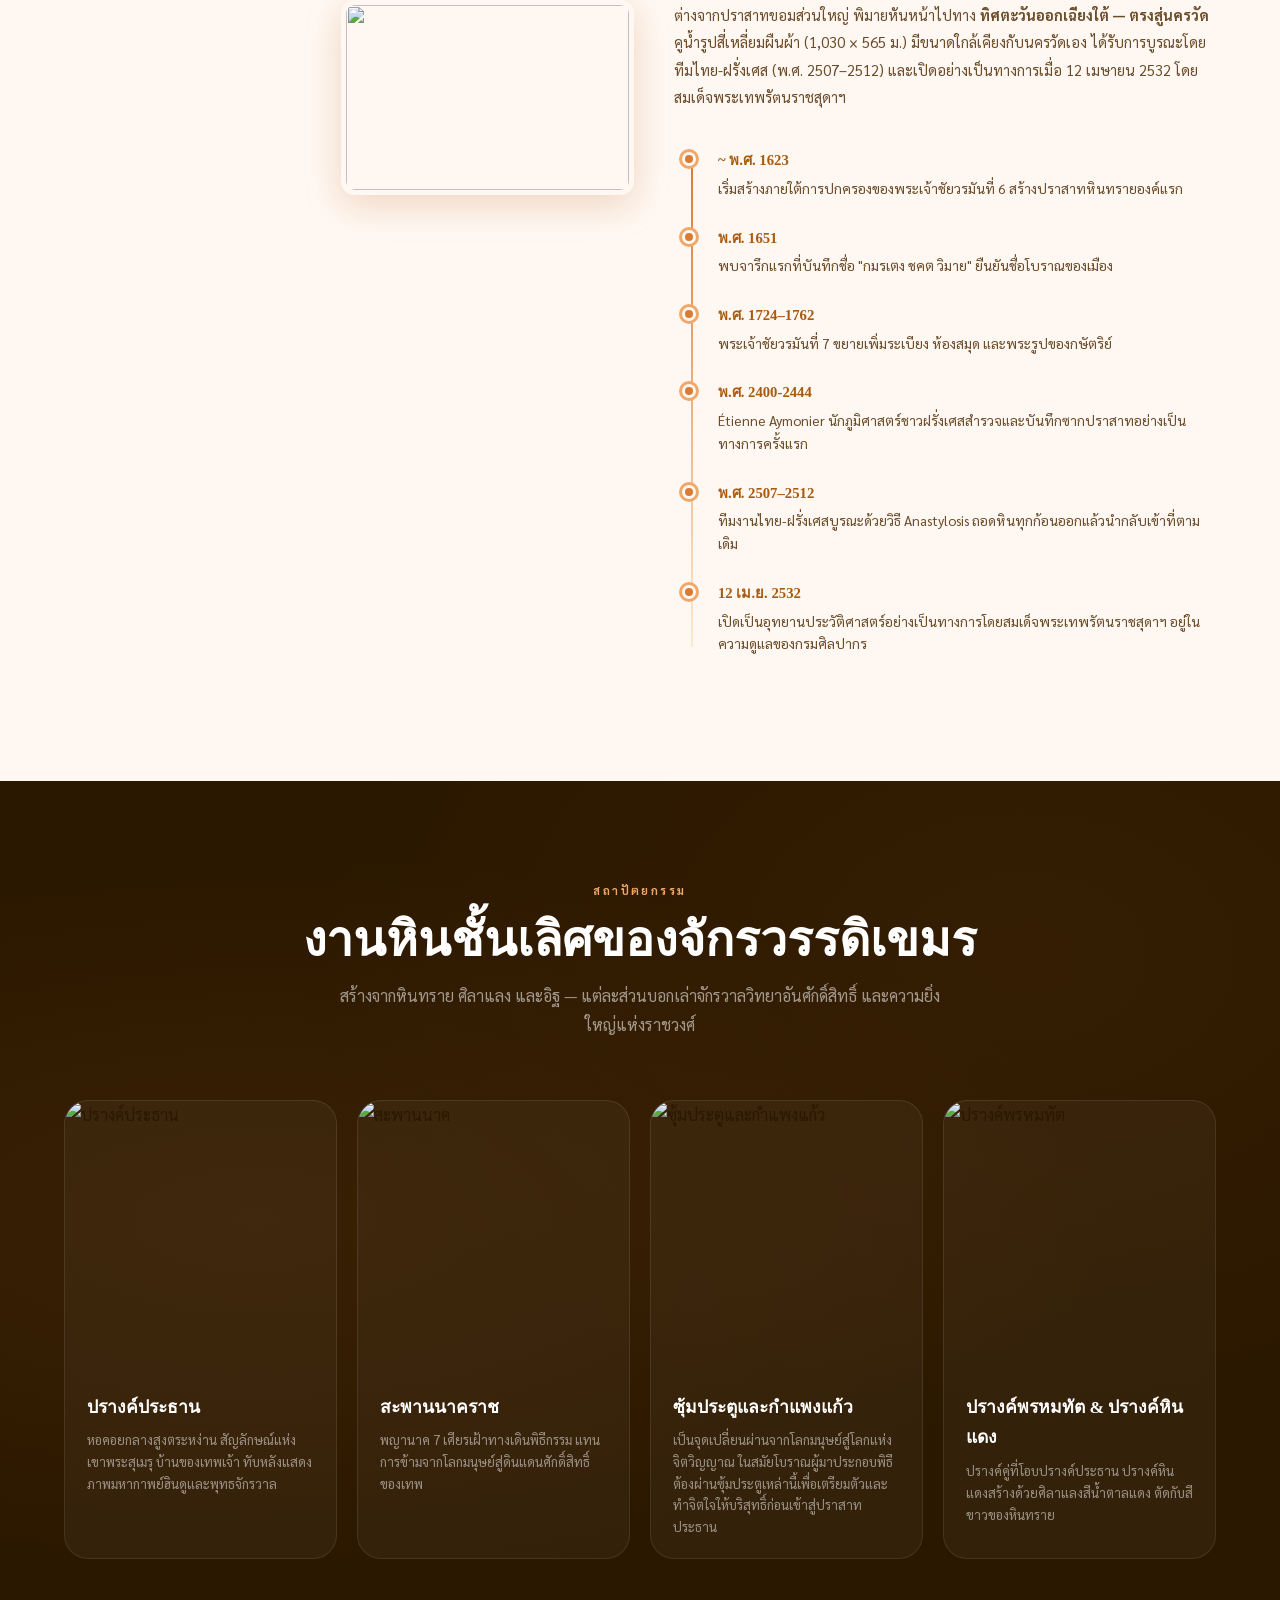
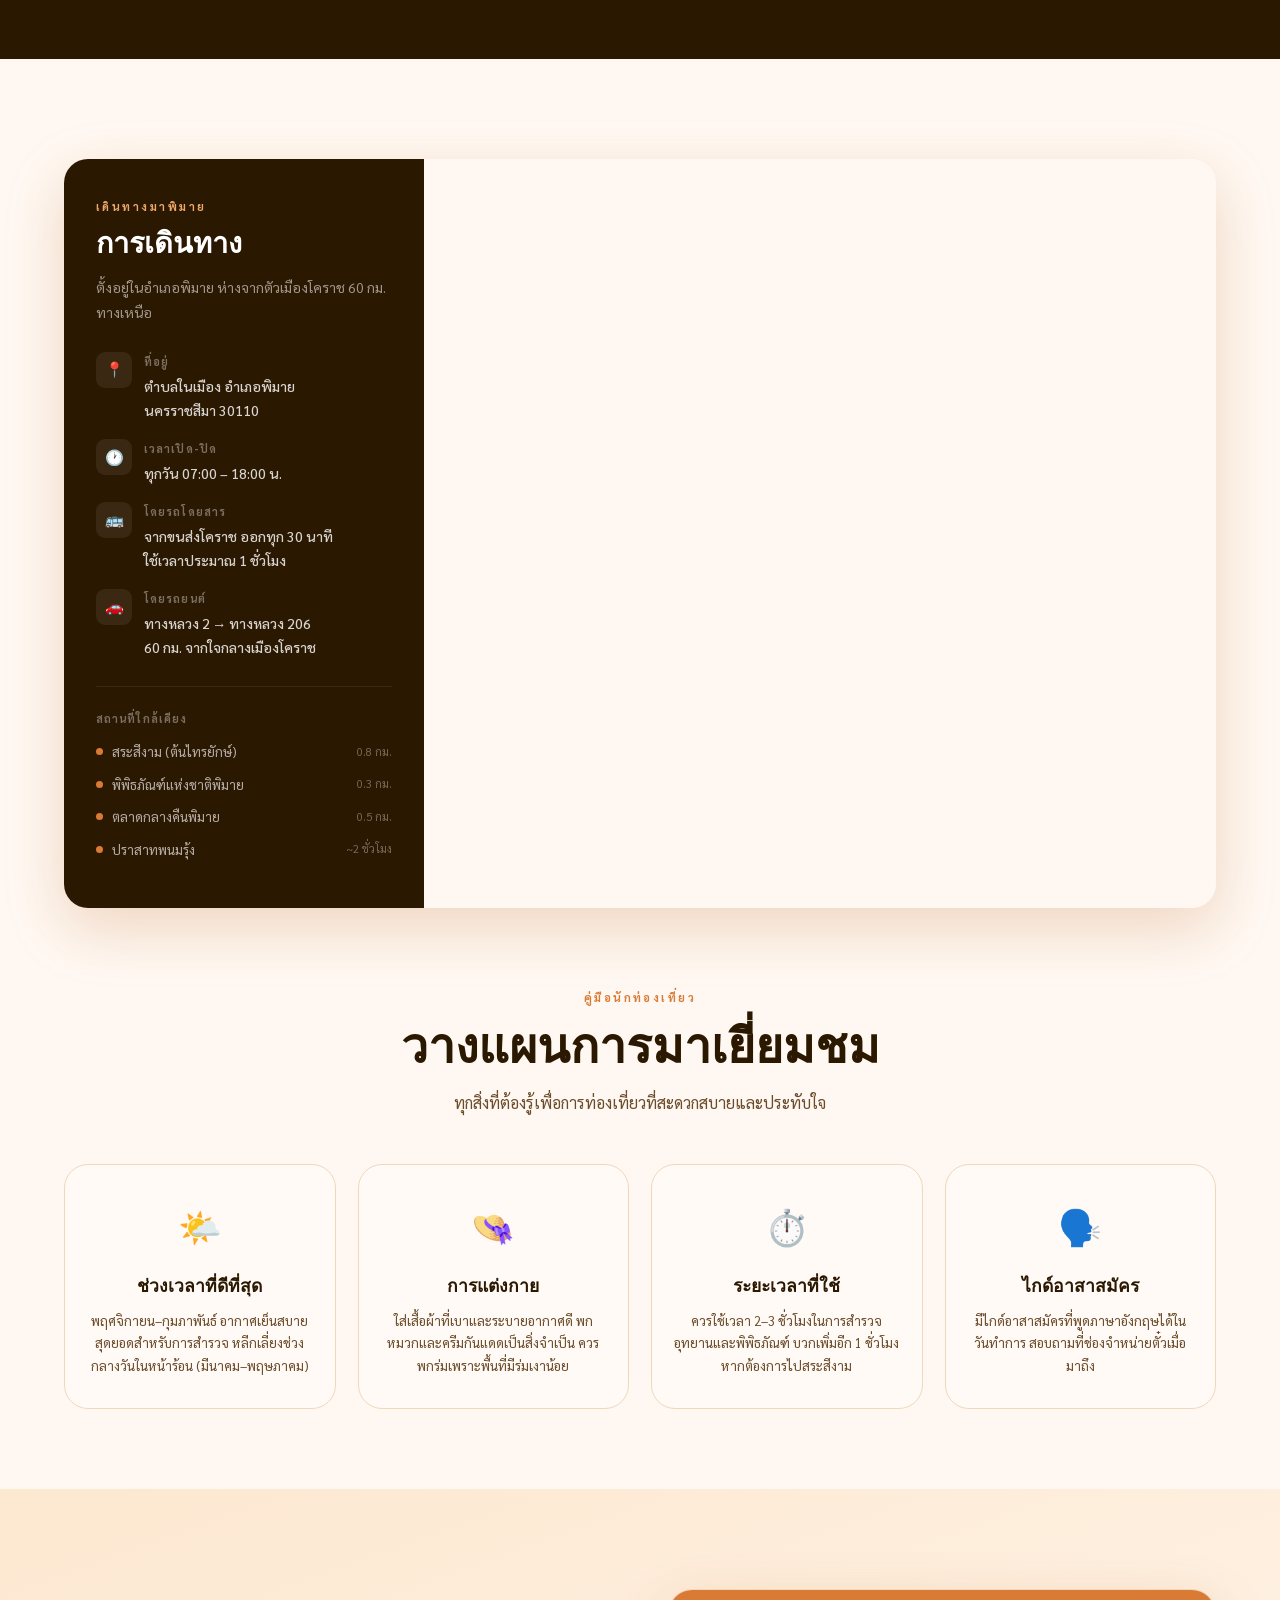
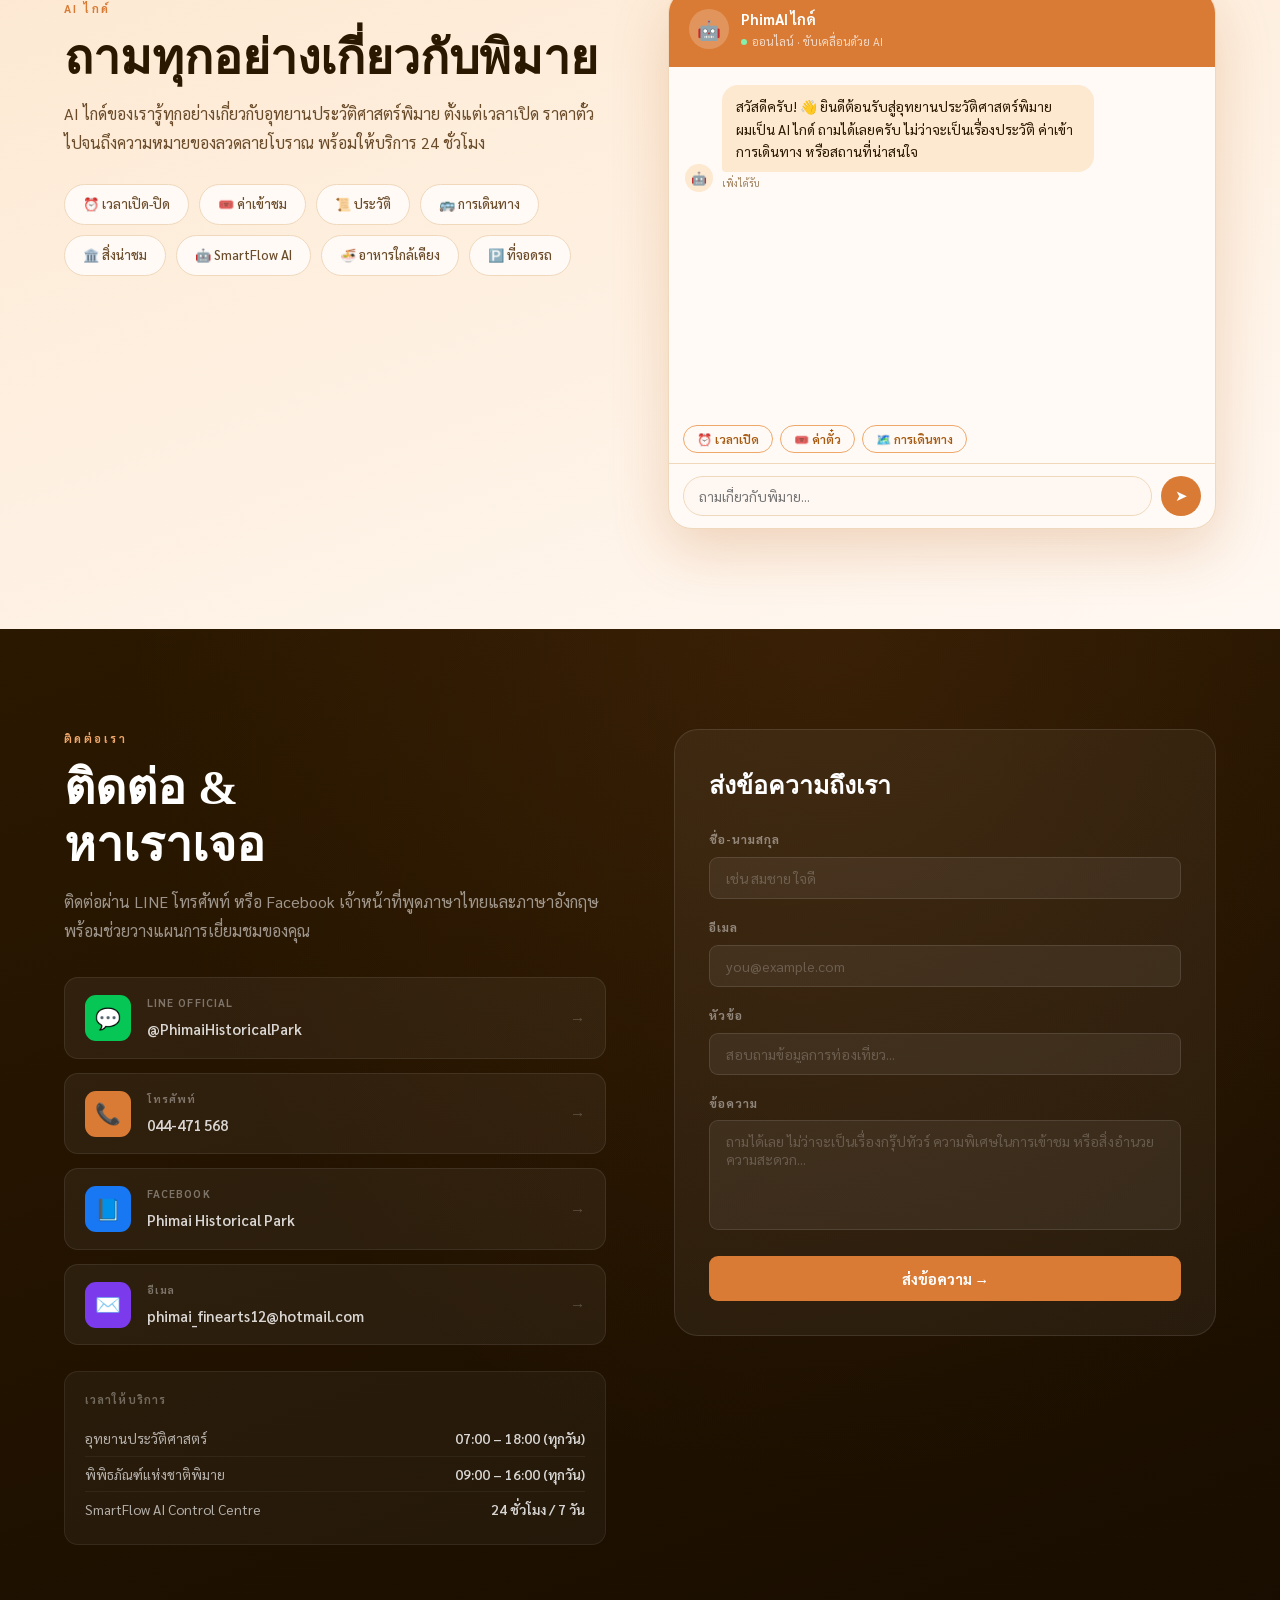
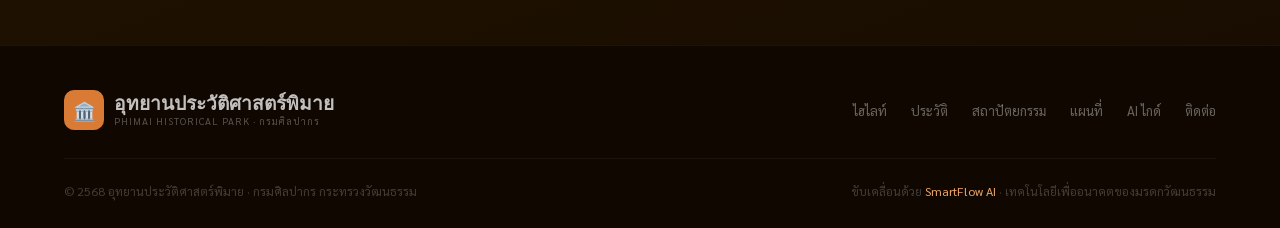
==== commit 1cf64896: "Merge branch 'main' of https://github.com/tanth123-h/phimai" ====
--- a/index.html
+++ b/index.html
@@ -63,7 +63,7 @@
   </div>
 
   <!-- ============================================================
-       HERO — ส่วนหน้าแรก
+       HEAD — ส่วนหน้าแรก
   ============================================================ -->
   <section id="hero">
     <!-- พื้นหลัง (รูปภาพ) — เปลี่ยน URL ได้ใน CSS: .hero-bg -->
@@ -77,7 +77,7 @@
       </div>
 
       <!-- ชื่อหลัก -->
-      <h1 class="hero-title">ปราสาทหินพิมาย</h1>
+      <h1 class="hero-title">NING</h1>
       <p class="hero-title-sub">Phimai Historical Park</p>
 
       <!-- คำอธิบาย -->
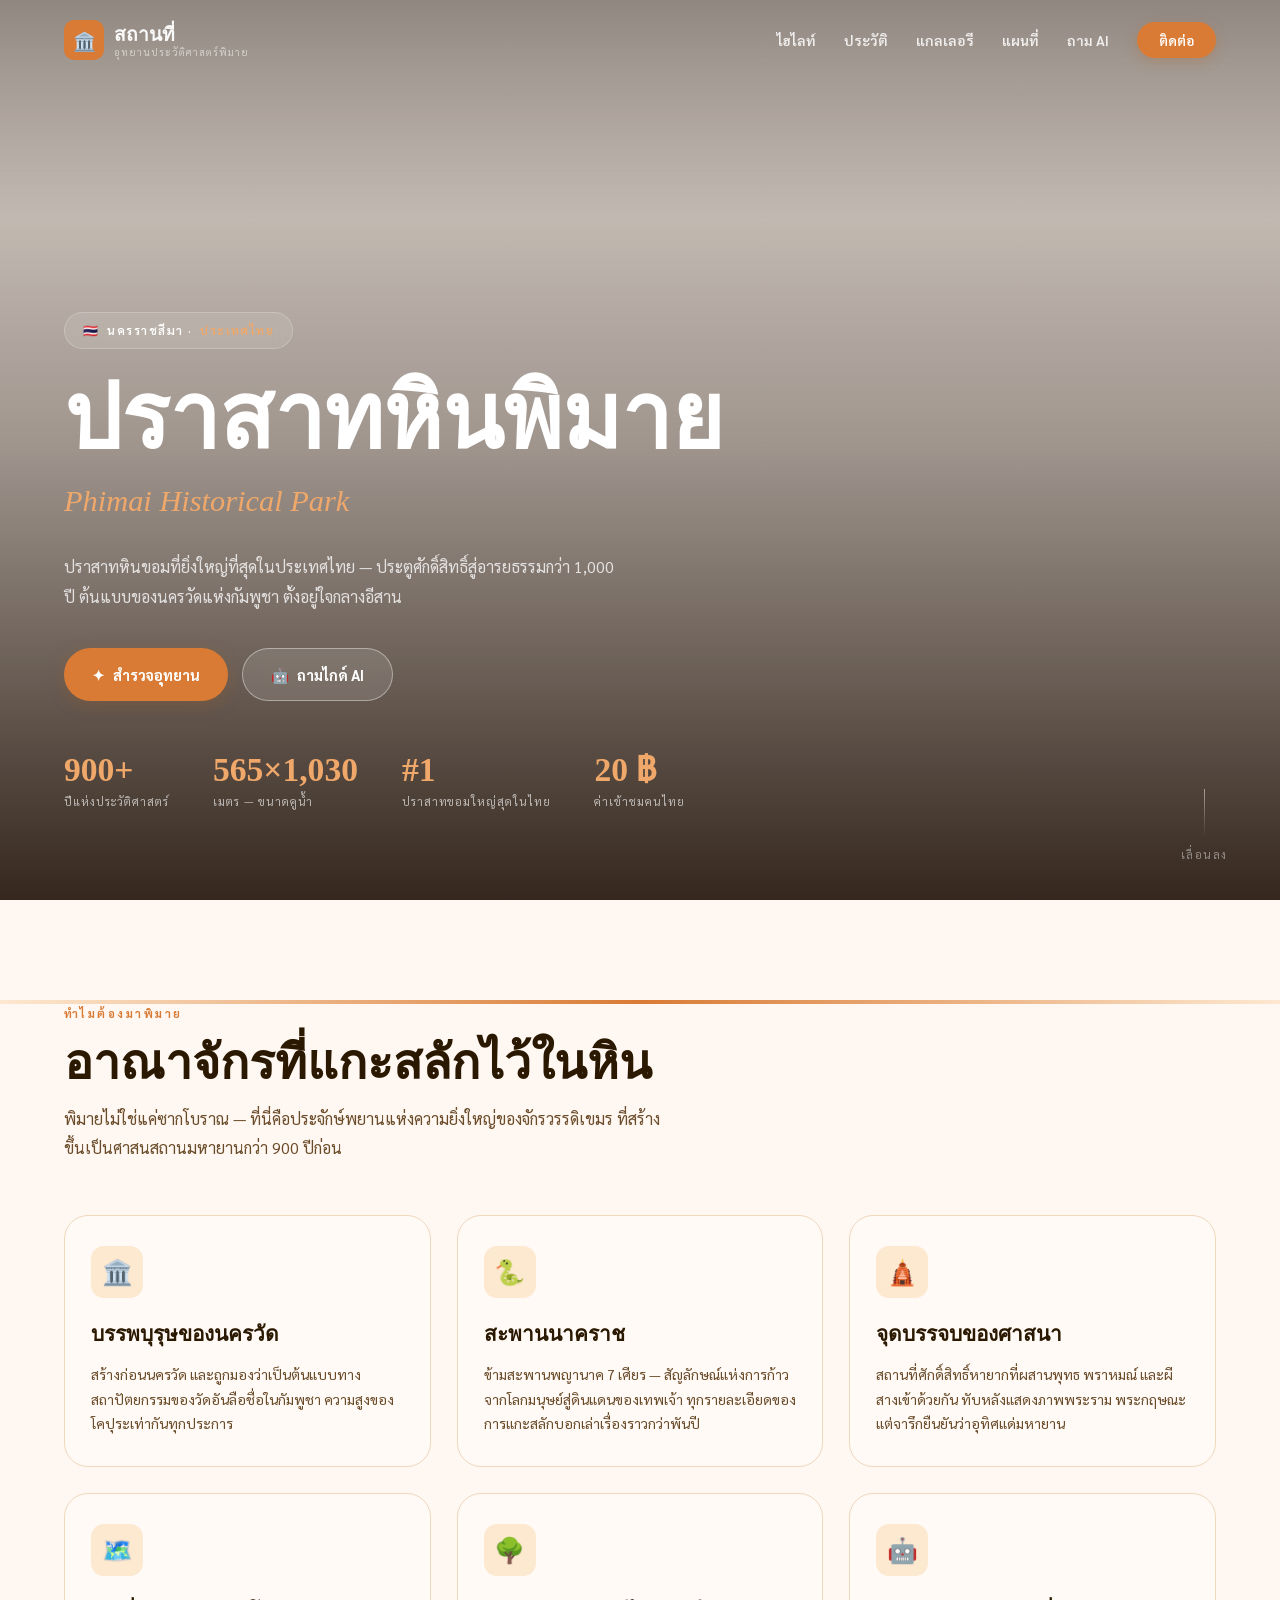
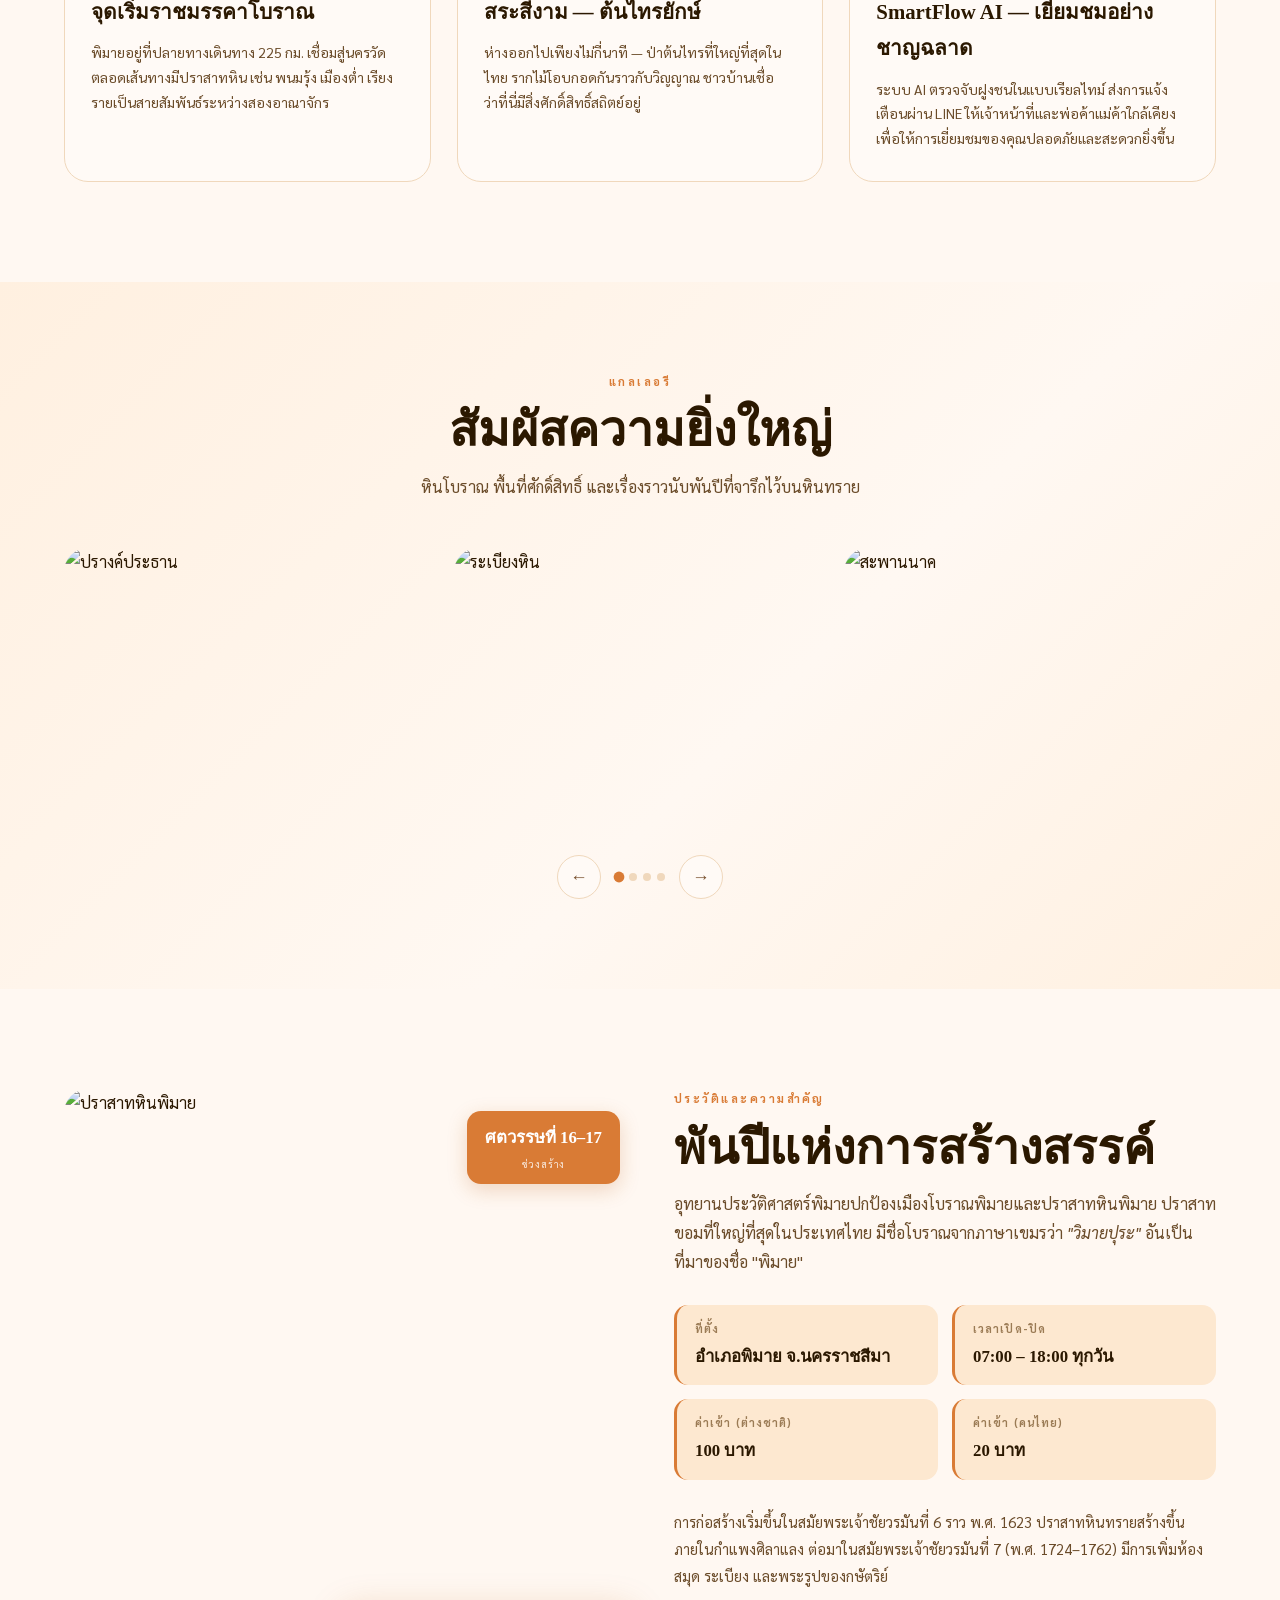
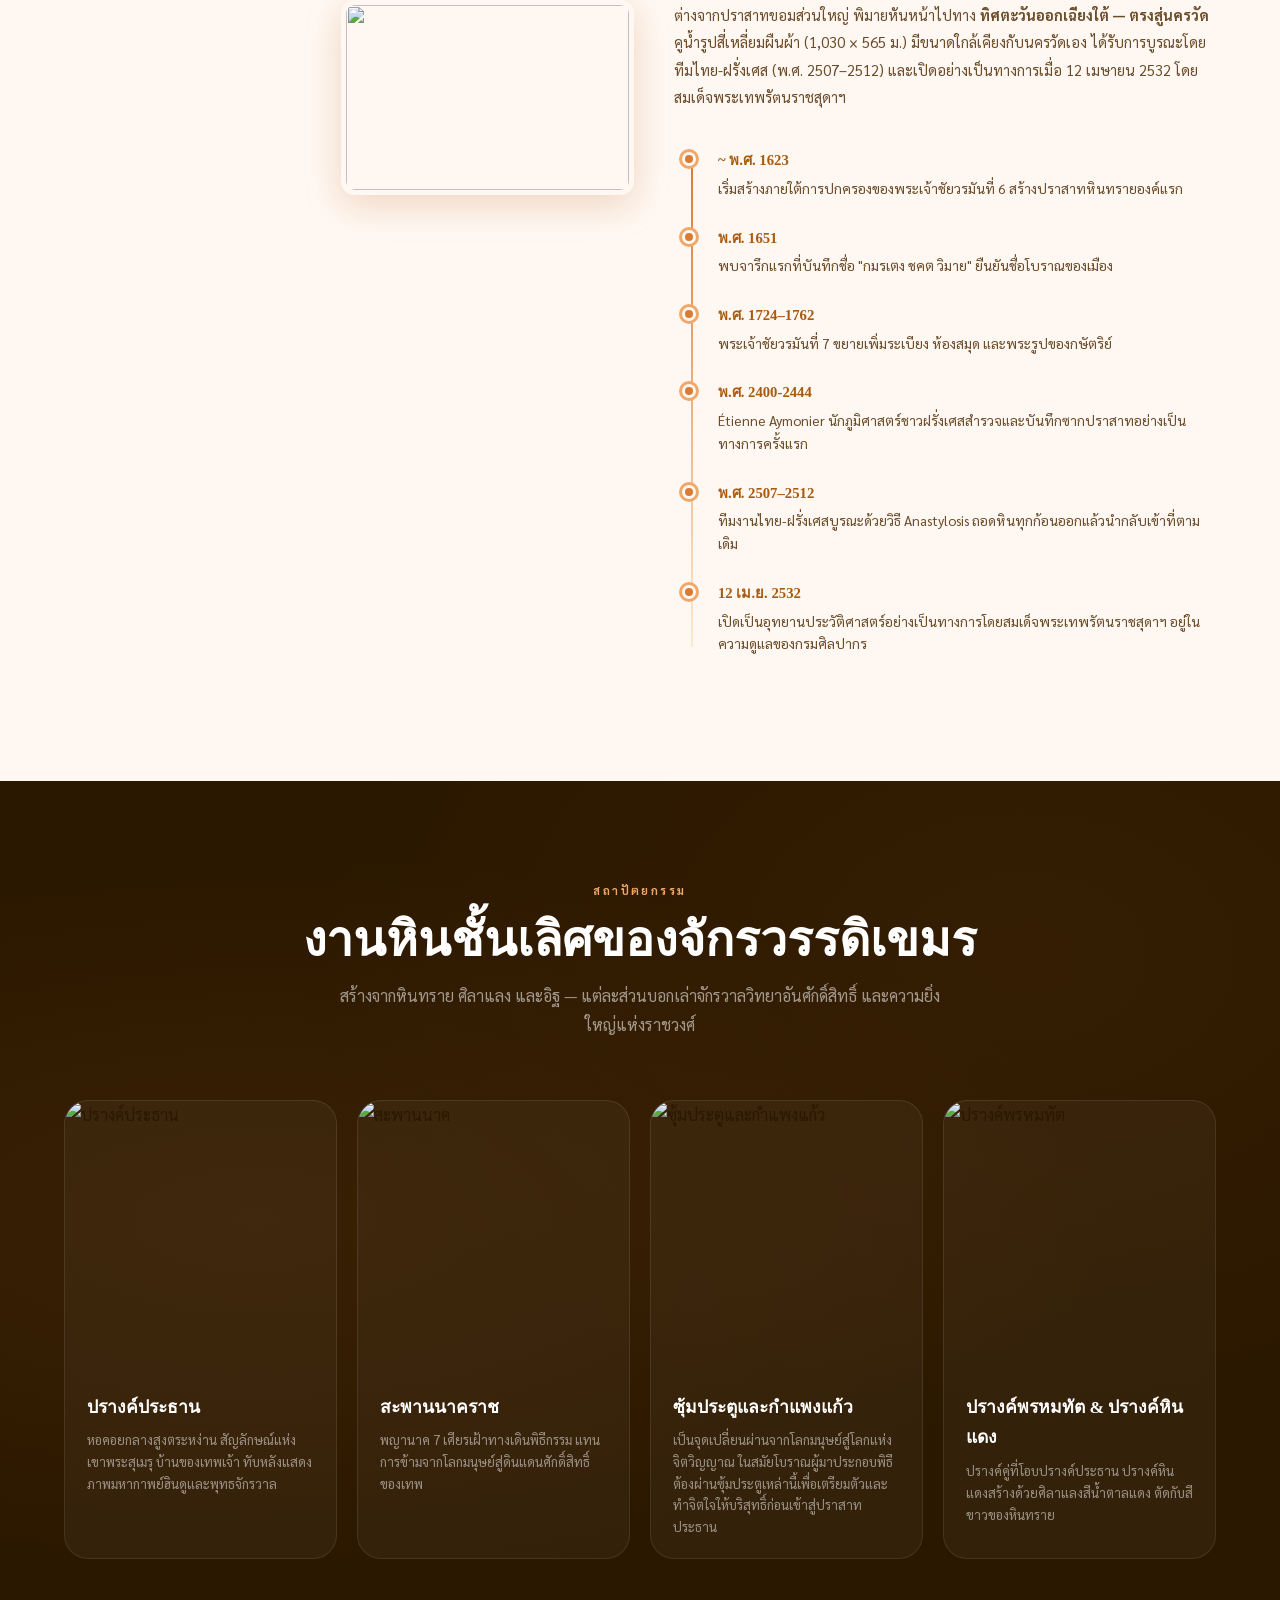
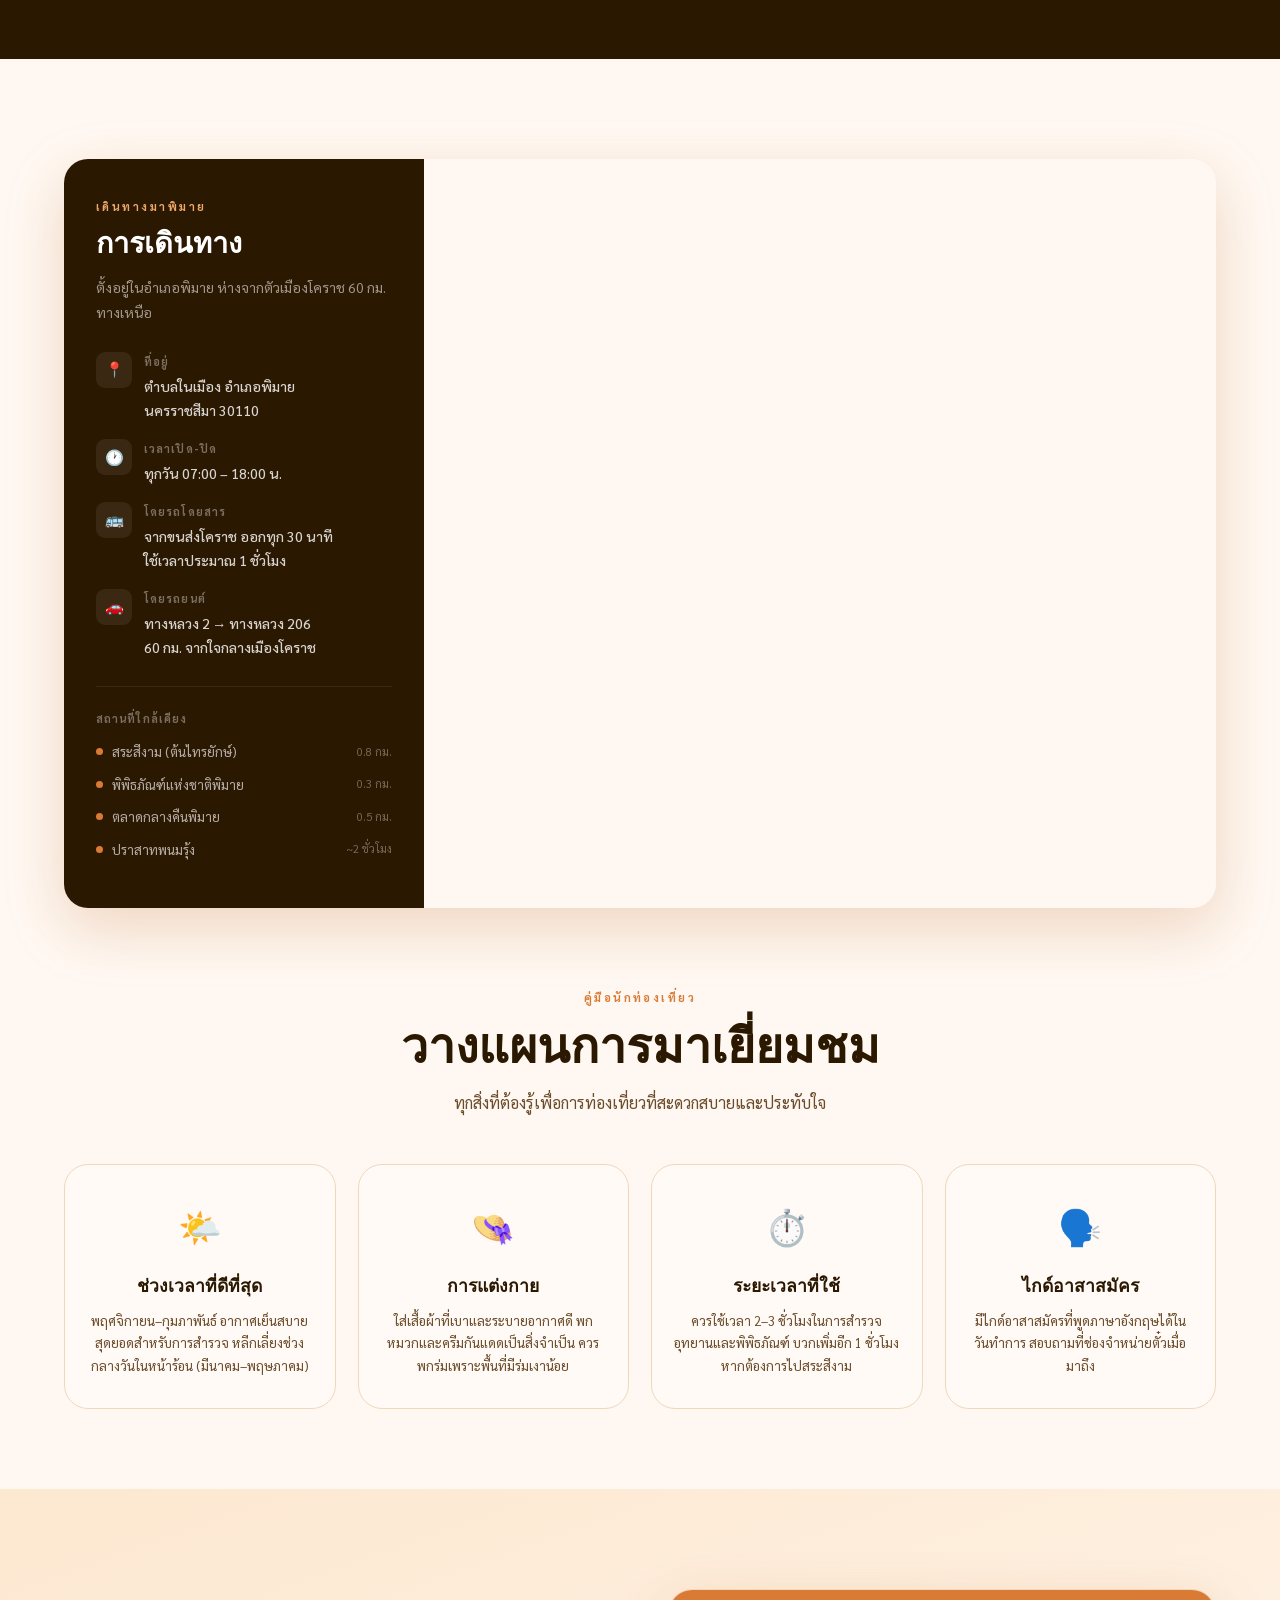
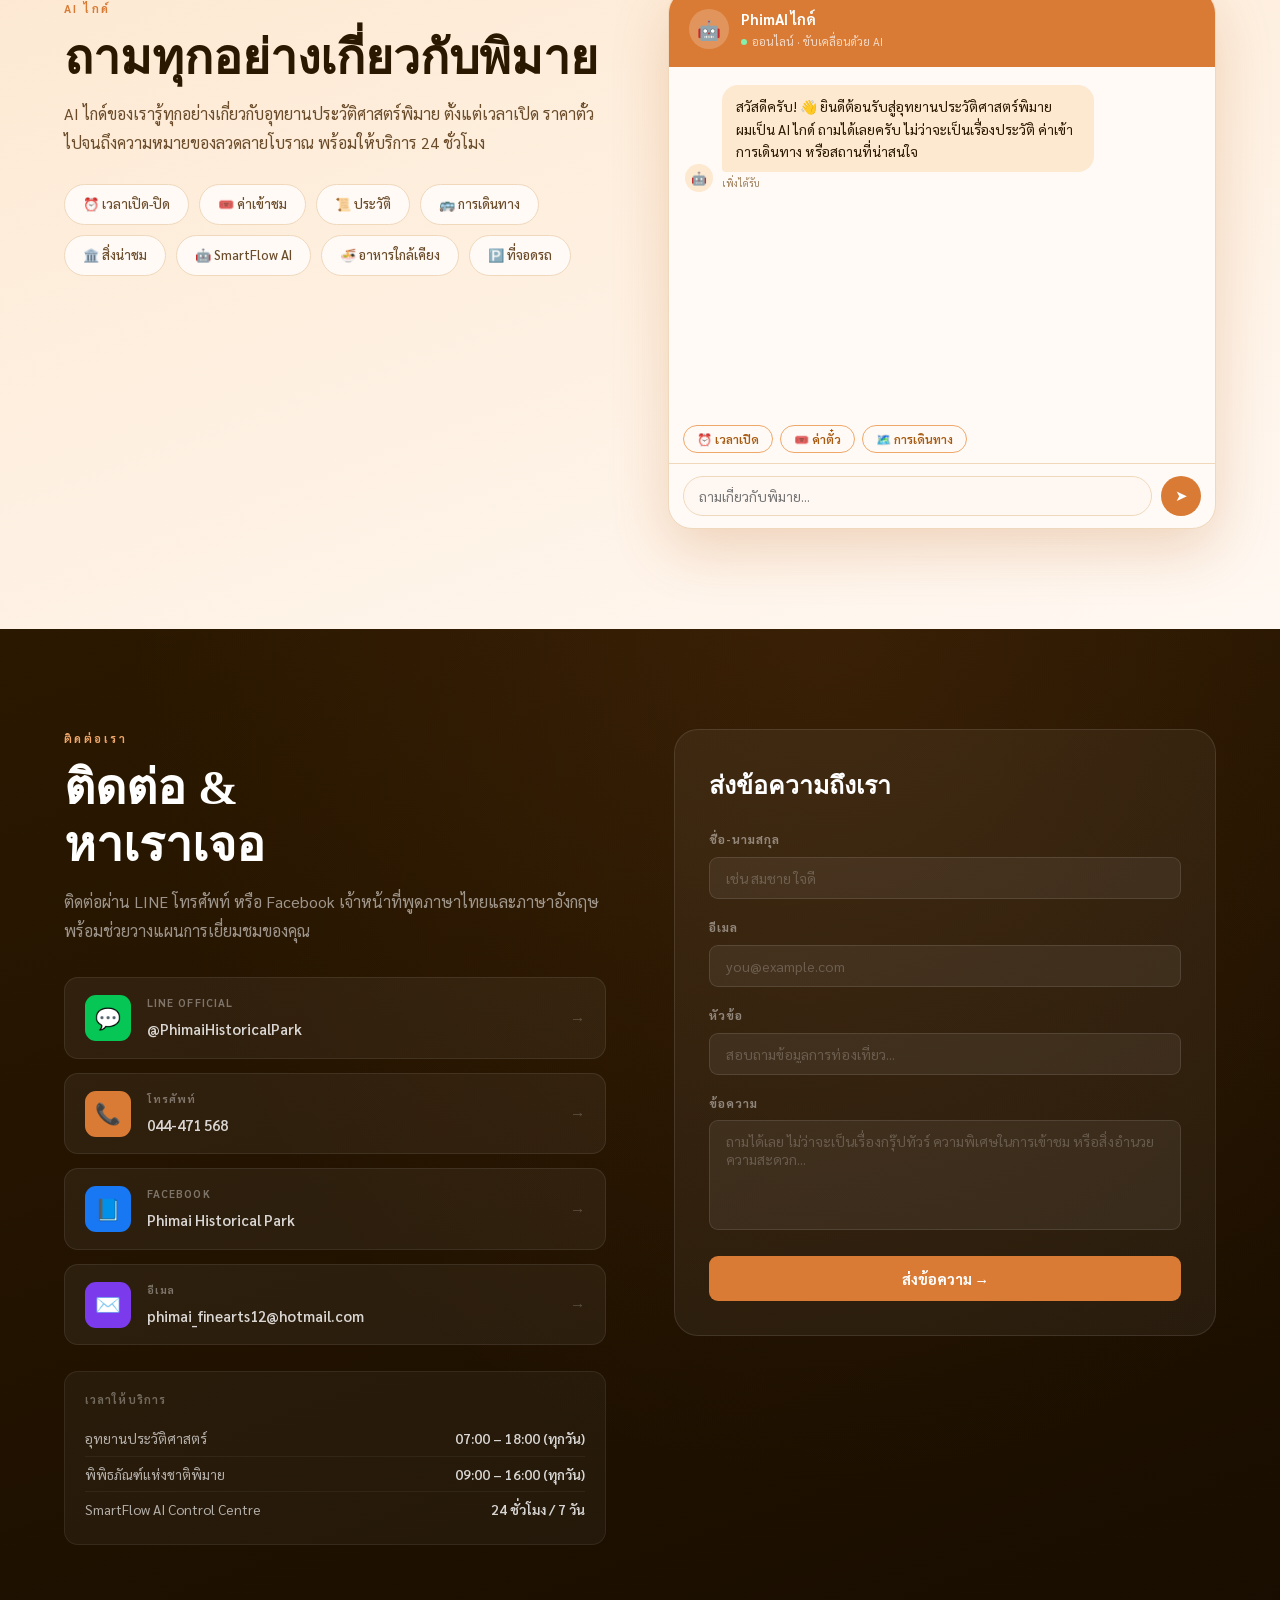
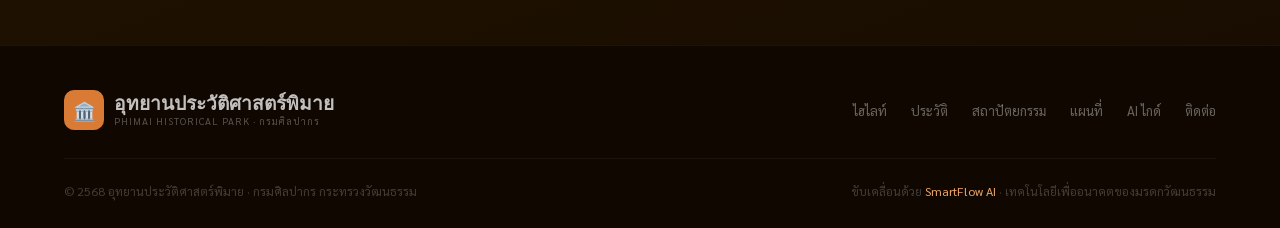
==== commit 6927c9f0: "kuy" ====
--- a/index.html
+++ b/index.html
@@ -77,7 +77,7 @@
       </div>
 
       <!-- ชื่อหลัก -->
-      <h1 class="hero-title">NING</h1>
+      <h1 class="hero-title">ปราสาทหินพิมาย</h1>
       <p class="hero-title-sub">Phimai Historical Park</p>
 
       <!-- คำอธิบาย -->
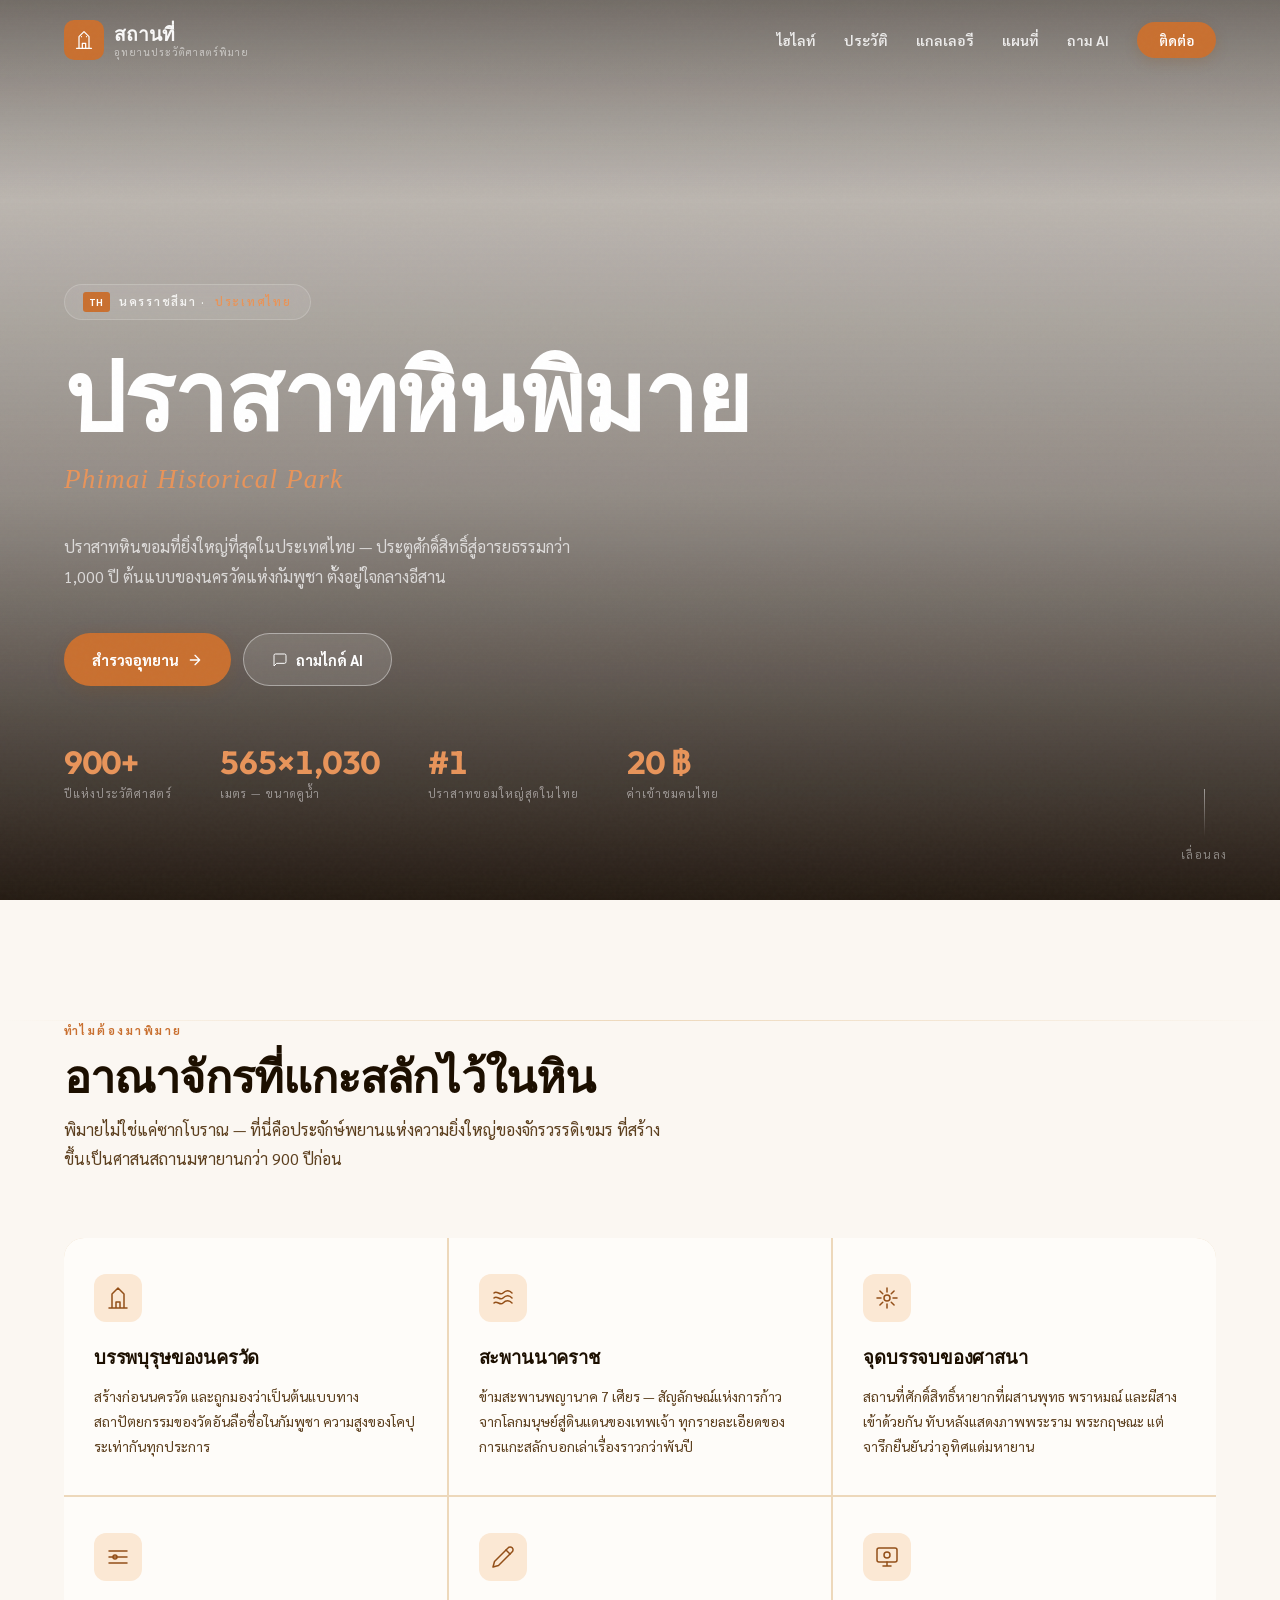
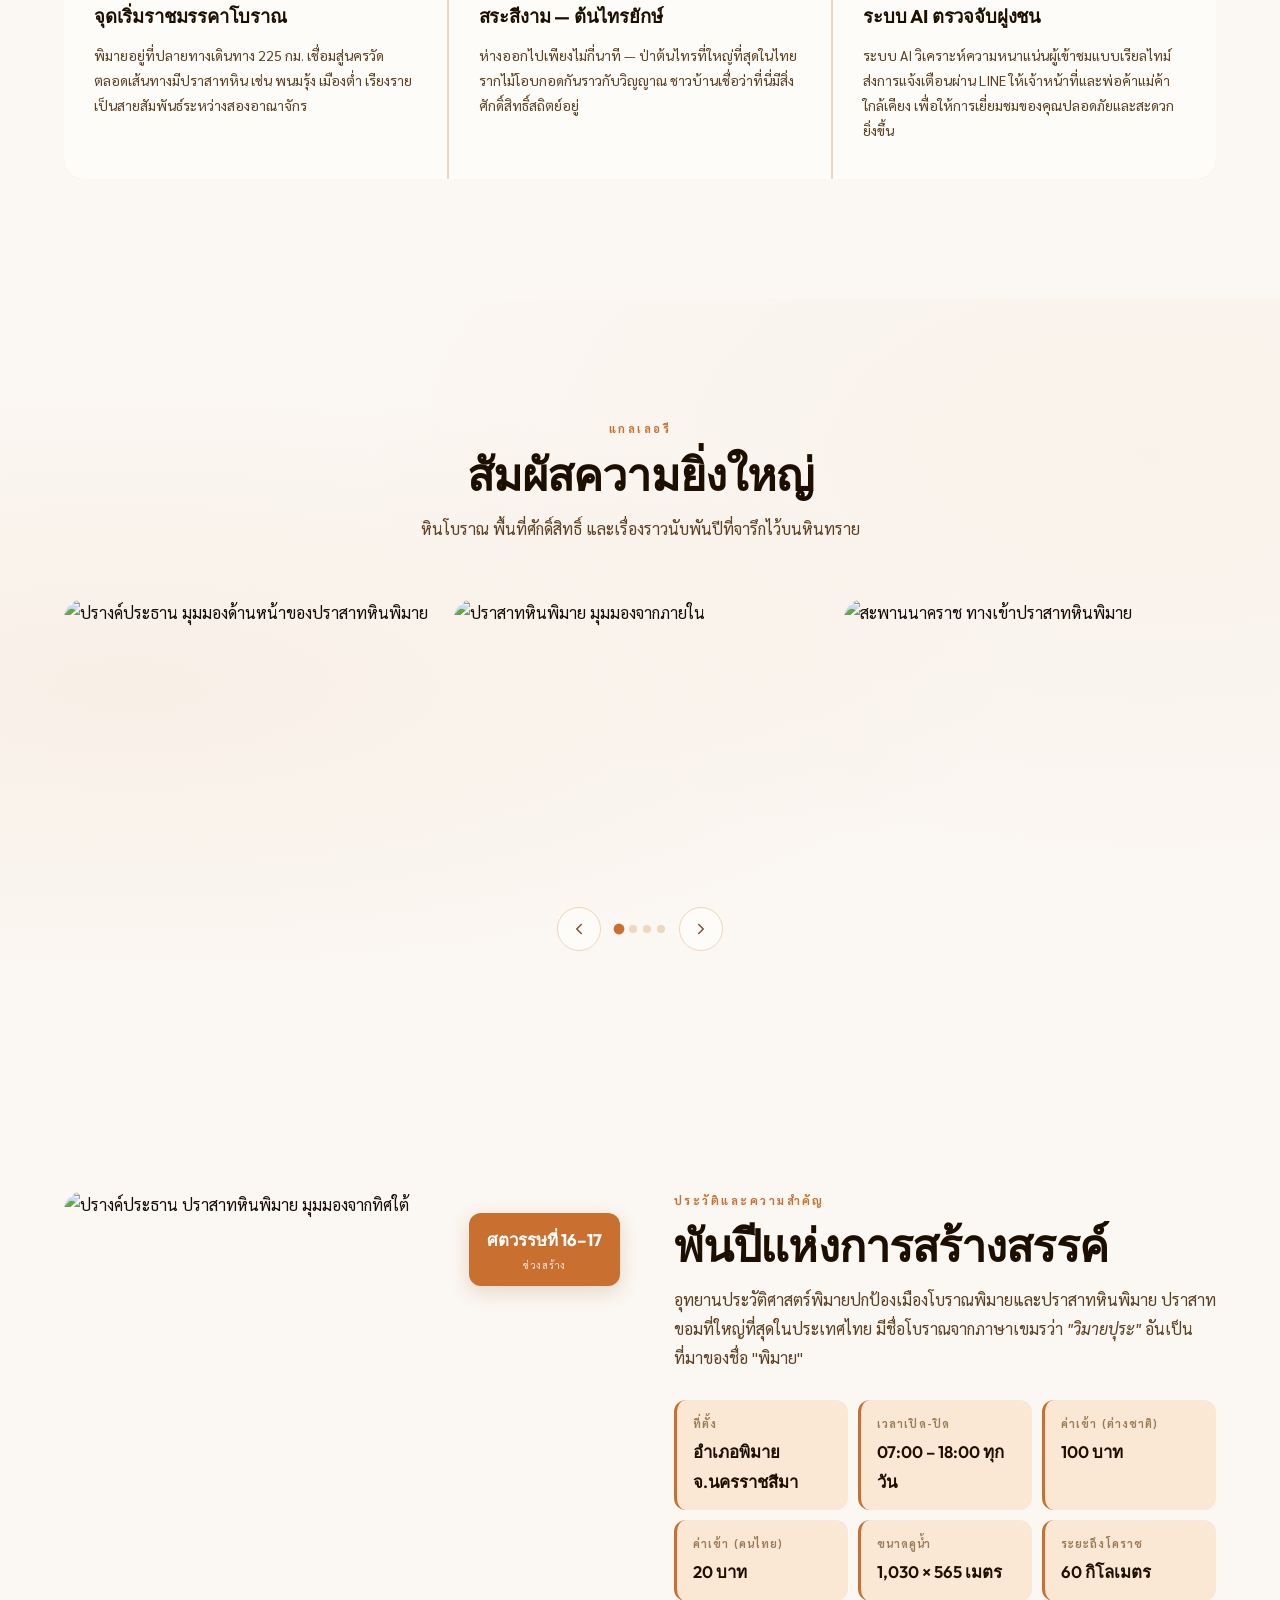
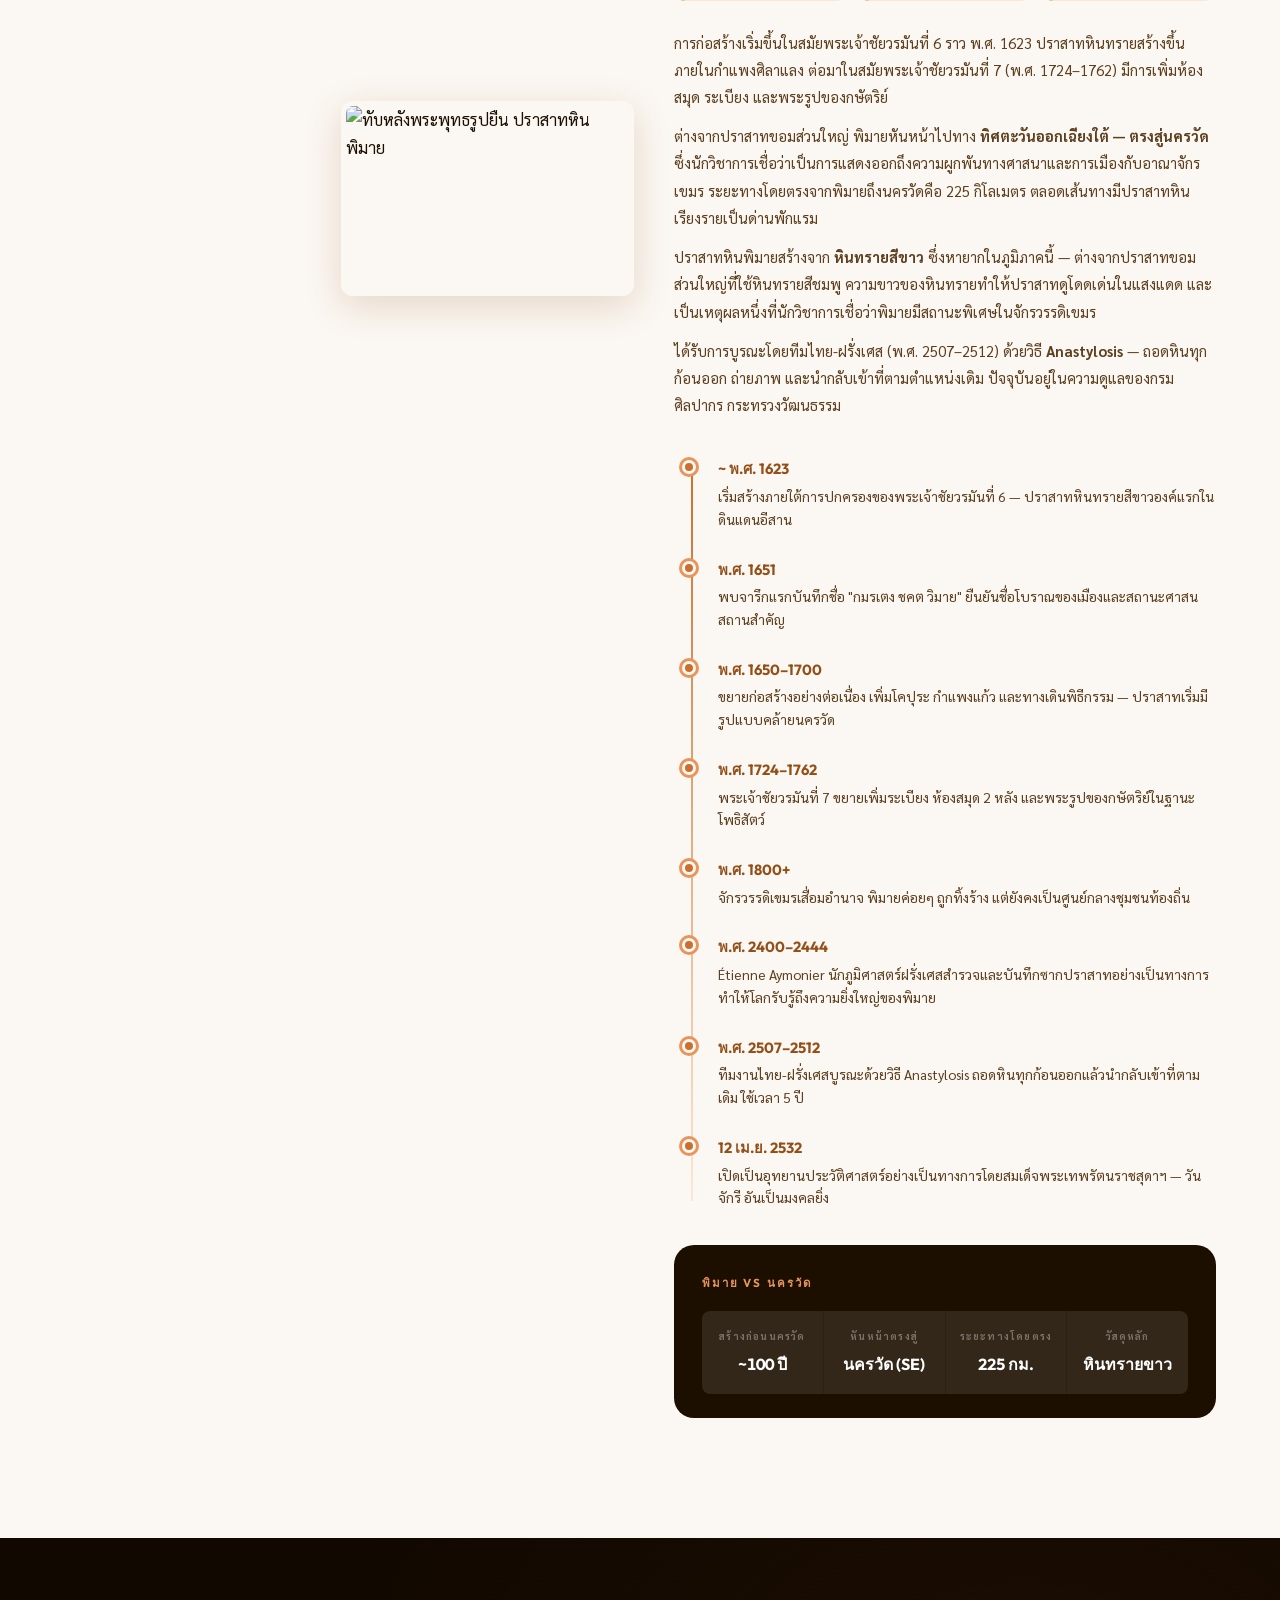
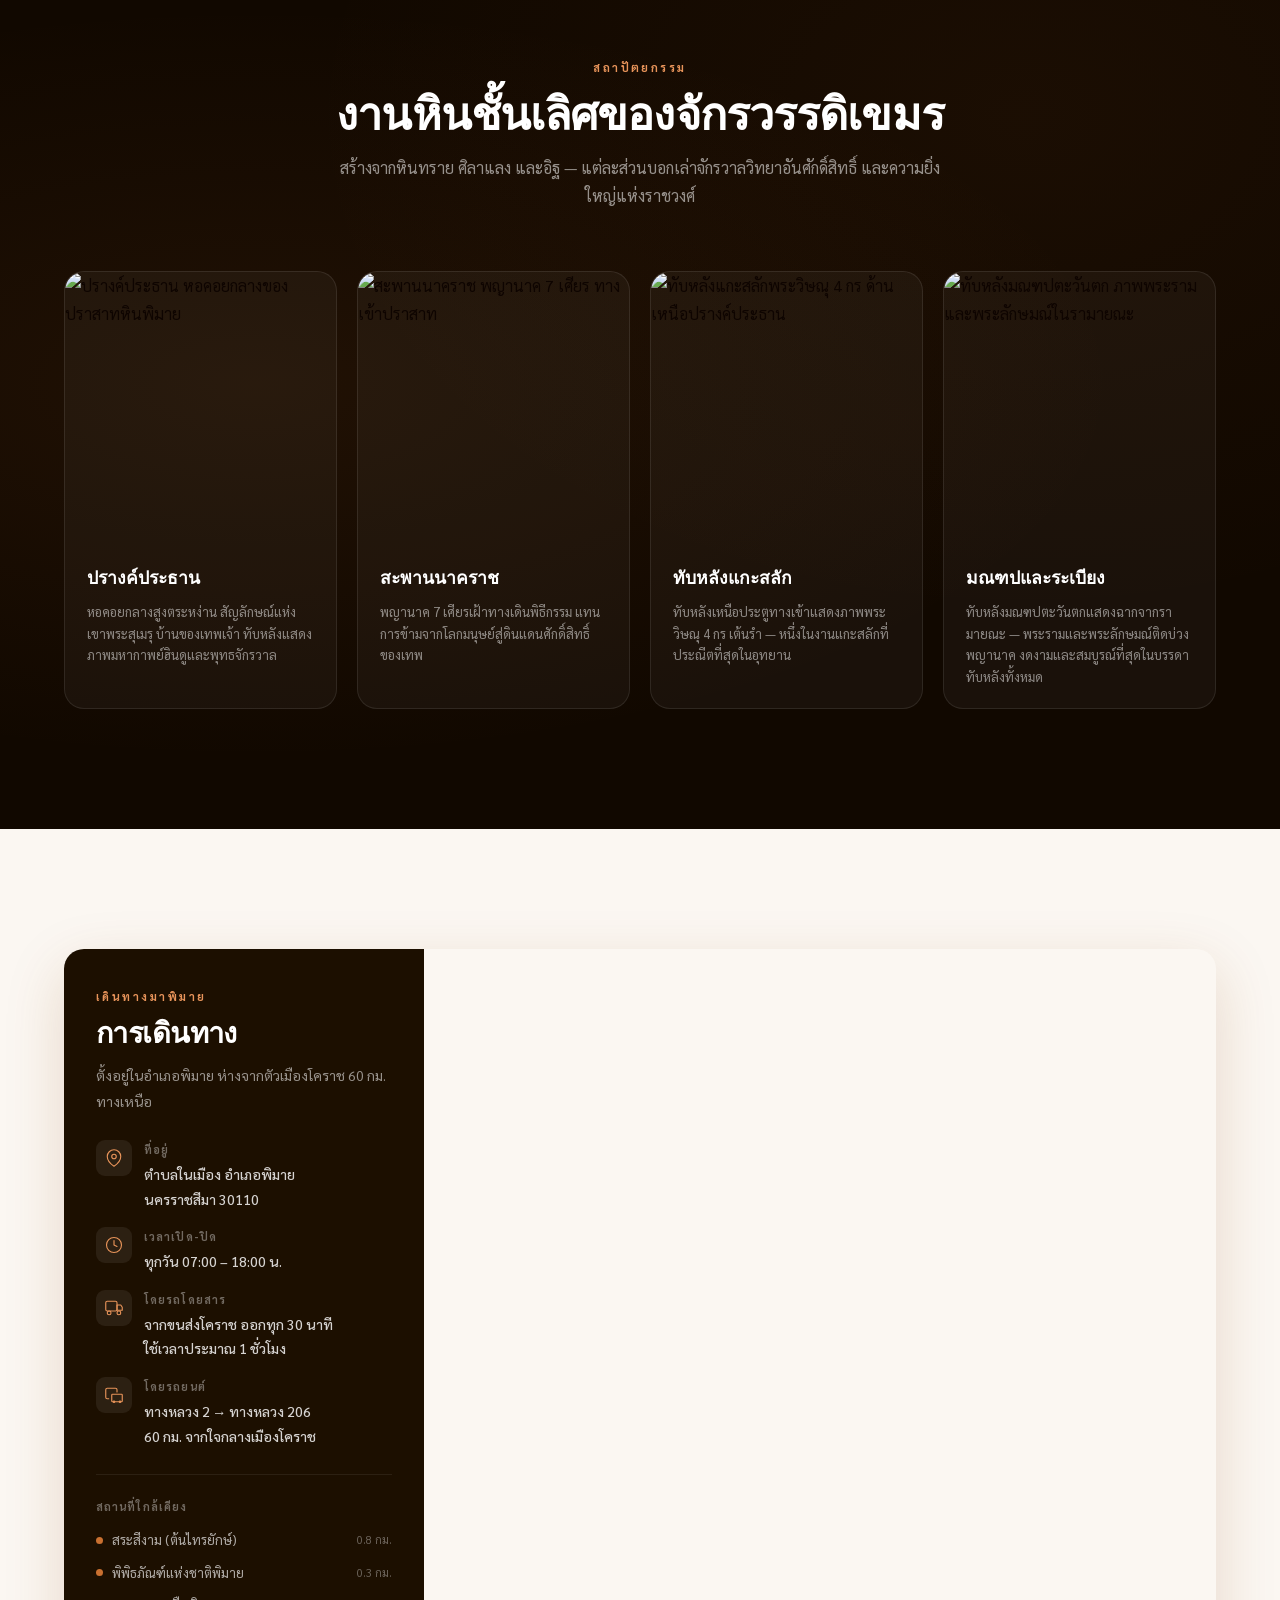
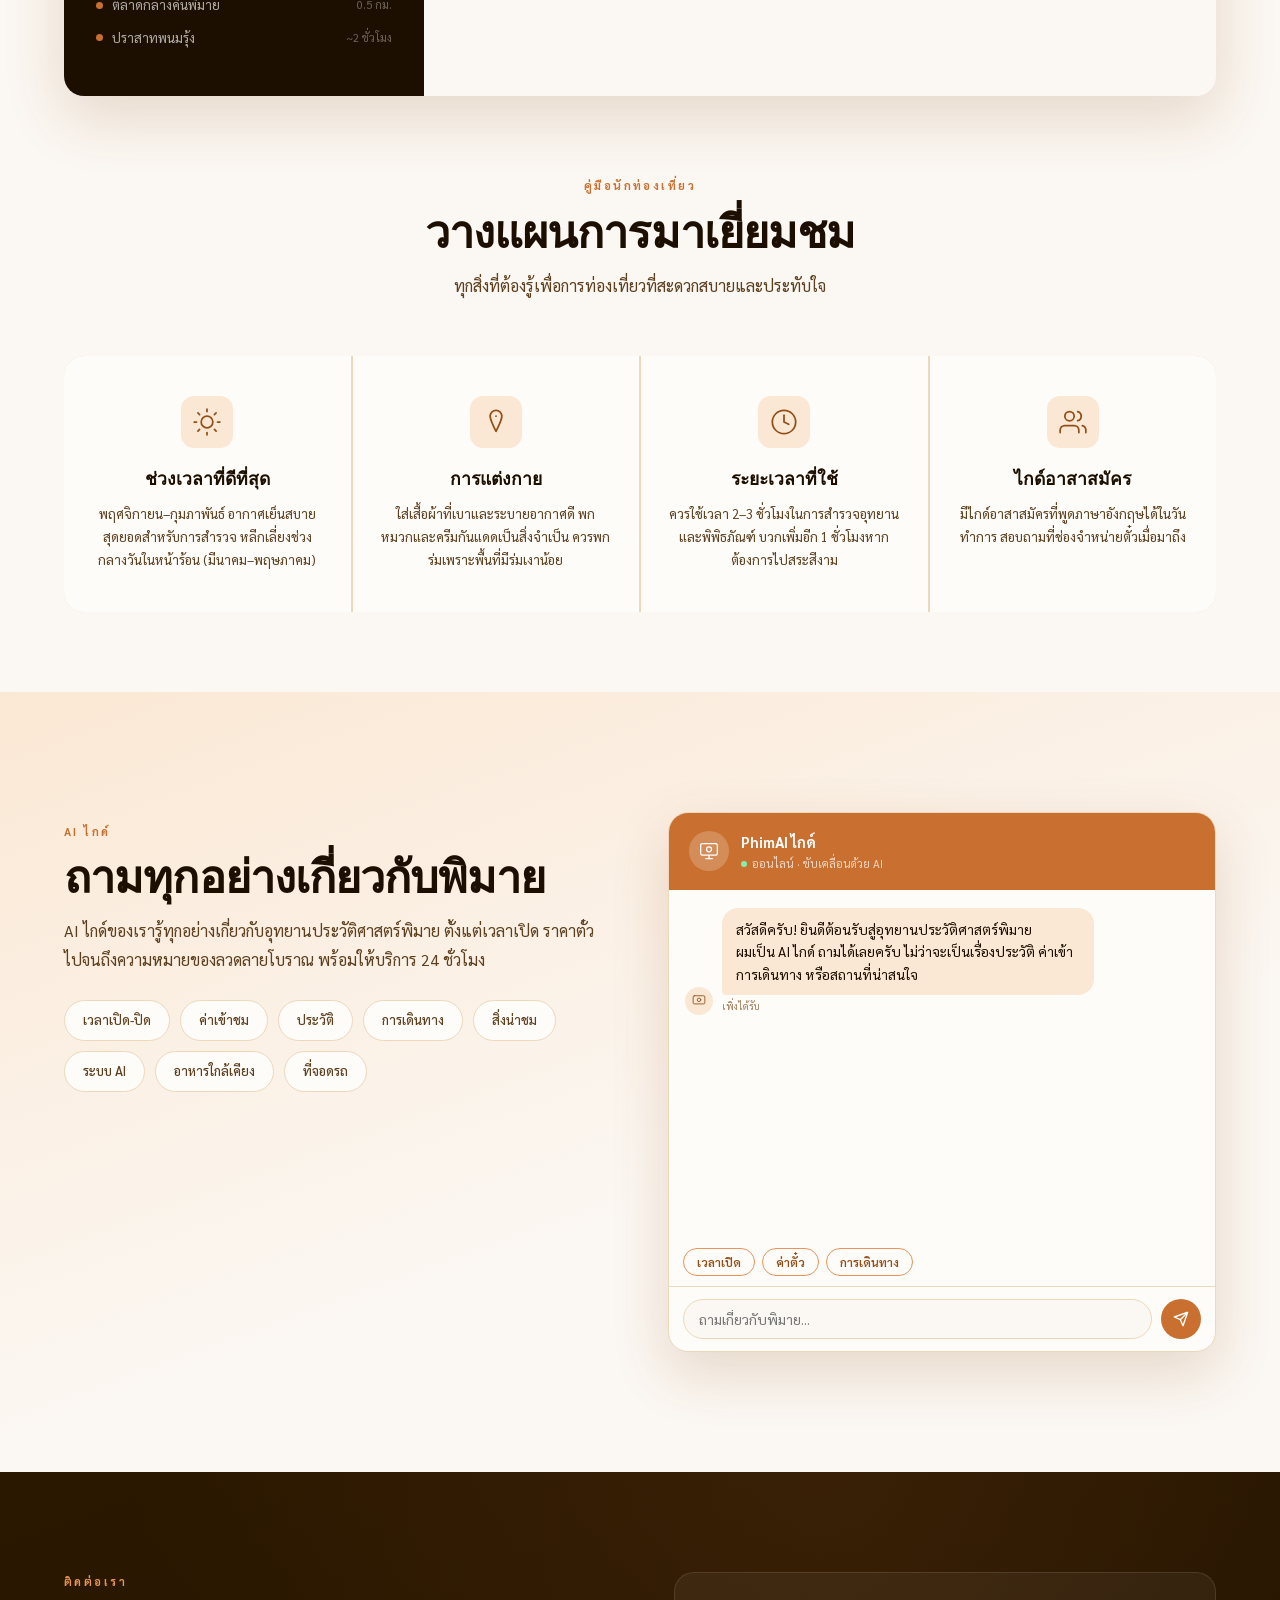
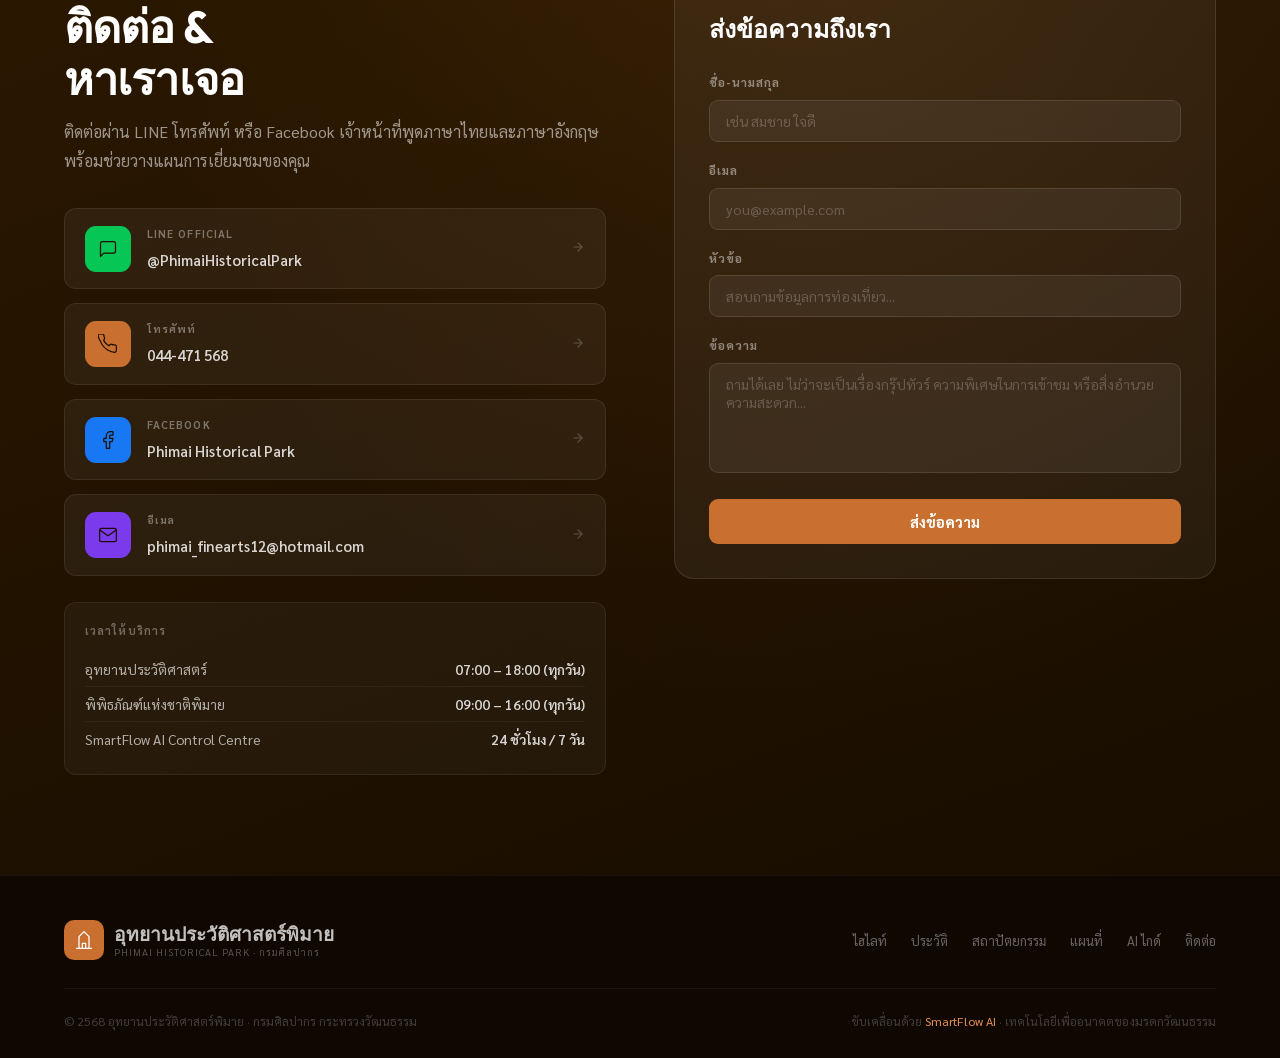
==== commit 4cb3e05d: "redesign: replace emoji with SVG icons, real Phimai photos, lightbox, expanded history section, resp" ====
--- a/index.html
+++ b/index.html
@@ -6,16 +6,26 @@
   <title>อุทยานประวัติศาสตร์พิมาย — Phimai Historical Park</title>
   <meta name="description" content="อุทยานประวัติศาสตร์พิมาย ปราสาทหินขอมที่ยิ่งใหญ่ที่สุดในประเทศไทย จังหวัดนครราชสีมา" />
 
-  <!-- Google Fonts: Sarabun (ไทย) + Cormorant Garant (display) -->
+  <!-- Favicon -->
+  <link rel="icon" type="image/svg+xml" href="data:image/svg+xml,<svg xmlns='http://www.w3.org/2000/svg' viewBox='0 0 32 32'><rect width='32' height='32' rx='8' fill='%23D97B35'/><path d='M16 6 L20 14 L28 15 L22 21 L24 30 L16 26 L8 30 L10 21 L4 15 L12 14 Z' fill='white' opacity='0.9'/></svg>" />
+  <!-- Open Graph -->
+  <meta property="og:title" content="อุทยานประวัติศาสตร์พิมาย — Phimai Historical Park" />
+  <meta property="og:description" content="ปราสาทหินขอมที่ยิ่งใหญ่ที่สุดในประเทศไทย — ต้นแบบของนครวัด กว่า 900 ปีแห่งประวัติศาสตร์" />
+  <meta property="og:image" content="https://upload.wikimedia.org/wikipedia/commons/4/4a/Phimai%2C_Prasat_Hin_Phimai_%286198222541%29.jpg" />
+  <meta property="og:type" content="website" />
+  <!-- Google Fonts: Sarabun (ไทย) + Outfit (display) + Cormorant Garant (editorial) -->
   <link rel="preconnect" href="https://fonts.googleapis.com" />
   <link rel="preconnect" href="https://fonts.gstatic.com" crossorigin />
-  <link href="https://fonts.googleapis.com/css2?family=Cormorant+Garant:ital,wght@0,300;0,600;0,700;1,400&family=Sarabun:wght@300;400;500;600;700&display=swap" rel="stylesheet" />
+  <link href="https://fonts.googleapis.com/css2?family=Cormorant+Garant:ital,wght@0,300;0,600;0,700;1,400&family=Outfit:wght@300;400;500;600;700;800&family=Sarabun:wght@300;400;500;600;700&display=swap" rel="stylesheet" />
 
   <!-- สไตล์หลัก -->
   <link rel="stylesheet" href="css/style.css" />
 </head>
 <body>
 
+  <!-- skip to content — accessibility -->
+  <a href="#hero" class="skip-link">ข้ามไปเนื้อหาหลัก</a>
+
   <!-- ============================================================
        NAVIGATION — แก้เมนูได้ที่นี่
   ============================================================ -->
@@ -25,7 +35,9 @@
 
         <!-- โลโก้ -->
         <a href="#hero" class="nav-logo">
-          <div class="nav-logo-icon">🏛️</div>
+          <div class="nav-logo-icon">
+            <svg width="20" height="20" viewBox="0 0 24 24" fill="none" stroke="currentColor" stroke-width="1.5" stroke-linecap="round" stroke-linejoin="round" aria-hidden="true"><path d="M3 22h18M6 22V8l6-6 6 6v14M10 22V16h4v6"/><path d="M9 8h.01M15 8h.01"/></svg>
+          </div>
           <div class="nav-logo-text">
             สถานที่
             <span>อุทยานประวัติศาสตร์พิมาย</span>
@@ -52,7 +64,9 @@
 
   <!-- Mobile Menu -->
   <div class="mobile-menu" id="mobileMenu">
-    <span class="mobile-close" id="mobileClose">✕</span>
+    <button class="mobile-close" id="mobileClose" aria-label="ปิดเมนู">
+      <svg width="24" height="24" viewBox="0 0 24 24" fill="none" stroke="currentColor" stroke-width="1.5" stroke-linecap="round" aria-hidden="true"><path d="M18 6L6 18M6 6l12 12"/></svg>
+    </button>
     <a href="#highlights">ไฮไลท์</a>
     <a href="#info">ประวัติศาสตร์</a>
     <a href="#gallery">แกลเลอรี</a>
@@ -73,7 +87,7 @@
     <div class="hero-content">
       <!-- badge ด้านบน -->
       <div class="hero-badge">
-        <span>🇹🇭</span> นครราชสีมา · <em>ประเทศไทย</em>
+        <span class="hero-badge-flag" aria-label="Thailand">TH</span> นครราชสีมา · <em>ประเทศไทย</em>
       </div>
 
       <!-- ชื่อหลัก -->
@@ -89,10 +103,12 @@
       <!-- ปุ่ม -->
       <div class="hero-actions">
         <a href="#info" class="btn btn-primary">
-          <span>✦</span> สำรวจอุทยาน
+          สำรวจอุทยาน
+          <svg width="16" height="16" viewBox="0 0 24 24" fill="none" stroke="currentColor" stroke-width="2" stroke-linecap="round" stroke-linejoin="round" aria-hidden="true"><path d="M5 12h14M12 5l7 7-7 7"/></svg>
         </a>
         <a href="#chatbot" class="btn btn-ghost-white">
-          <span>🤖</span> ถามไกด์ AI
+          <svg width="16" height="16" viewBox="0 0 24 24" fill="none" stroke="currentColor" stroke-width="1.5" stroke-linecap="round" stroke-linejoin="round" aria-hidden="true"><path d="M21 15a2 2 0 01-2 2H7l-4 4V5a2 2 0 012-2h14a2 2 0 012 2z"/></svg>
+          ถามไกด์ AI
         </a>
       </div>
 
@@ -140,7 +156,9 @@
 
       <div class="highlights-grid">
         <div class="highlight-card reveal reveal-delay-1">
-          <div class="highlight-icon">🏛️</div>
+          <div class="highlight-icon">
+            <svg width="24" height="24" viewBox="0 0 24 24" fill="none" stroke="currentColor" stroke-width="1.5" stroke-linecap="round" stroke-linejoin="round" aria-hidden="true"><path d="M3 22h18M6 22V8l6-6 6 6v14M10 22V16h4v6"/></svg>
+          </div>
           <div class="highlight-title">บรรพบุรุษของนครวัด</div>
           <p class="highlight-desc">
             สร้างก่อนนครวัด และถูกมองว่าเป็นต้นแบบทางสถาปัตยกรรมของวัดอันลือชื่อในกัมพูชา
@@ -148,7 +166,9 @@
           </p>
         </div>
         <div class="highlight-card reveal reveal-delay-2">
-          <div class="highlight-icon">🐍</div>
+          <div class="highlight-icon">
+            <svg width="24" height="24" viewBox="0 0 24 24" fill="none" stroke="currentColor" stroke-width="1.5" stroke-linecap="round" stroke-linejoin="round" aria-hidden="true"><path d="M3 17c3-3 6 3 9 0s6-3 9 0M3 12c3-3 6 3 9 0s6-3 9 0M3 7c3-3 6 3 9 0s6-3 9 0"/></svg>
+          </div>
           <div class="highlight-title">สะพานนาคราช</div>
           <p class="highlight-desc">
             ข้ามสะพานพญานาค 7 เศียร — สัญลักษณ์แห่งการก้าวจากโลกมนุษย์สู่ดินแดนของเทพเจ้า
@@ -156,7 +176,9 @@
           </p>
         </div>
         <div class="highlight-card reveal reveal-delay-3">
-          <div class="highlight-icon">🛕</div>
+          <div class="highlight-icon">
+            <svg width="24" height="24" viewBox="0 0 24 24" fill="none" stroke="currentColor" stroke-width="1.5" stroke-linecap="round" stroke-linejoin="round" aria-hidden="true"><circle cx="12" cy="12" r="3"/><path d="M12 2v4M12 18v4M4.93 4.93l2.83 2.83M16.24 16.24l2.83 2.83M2 12h4M18 12h4M4.93 19.07l2.83-2.83M16.24 7.76l2.83-2.83"/></svg>
+          </div>
           <div class="highlight-title">จุดบรรจบของศาสนา</div>
           <p class="highlight-desc">
             สถานที่ศักดิ์สิทธิ์หายากที่ผสานพุทธ พราหมณ์ และผีสางเข้าด้วยกัน
@@ -164,7 +186,9 @@
           </p>
         </div>
         <div class="highlight-card reveal reveal-delay-1">
-          <div class="highlight-icon">🗺️</div>
+          <div class="highlight-icon">
+            <svg width="24" height="24" viewBox="0 0 24 24" fill="none" stroke="currentColor" stroke-width="1.5" stroke-linecap="round" stroke-linejoin="round" aria-hidden="true"><path d="M3 12h18M3 6h18M3 18h18"/><circle cx="9" cy="12" r="2"/></svg>
+          </div>
           <div class="highlight-title">จุดเริ่มราชมรรคาโบราณ</div>
           <p class="highlight-desc">
             พิมายอยู่ที่ปลายทางเดินทาง 225 กม. เชื่อมสู่นครวัด ตลอดเส้นทางมีปราสาทหิน
@@ -172,7 +196,9 @@
           </p>
         </div>
         <div class="highlight-card reveal reveal-delay-2">
-          <div class="highlight-icon">🌳</div>
+          <div class="highlight-icon">
+            <svg width="24" height="24" viewBox="0 0 24 24" fill="none" stroke="currentColor" stroke-width="1.5" stroke-linecap="round" stroke-linejoin="round" aria-hidden="true"><path d="M17 3a2.85 2.83 0 114 4L7.5 20.5 2 22l1.5-5.5L17 3z"/><path d="M15 5l4 4"/></svg>
+          </div>
           <div class="highlight-title">สระสีงาม — ต้นไทรยักษ์</div>
           <p class="highlight-desc">
             ห่างออกไปเพียงไม่กี่นาที — ป่าต้นไทรที่ใหญ่ที่สุดในไทย รากไม้โอบกอดกันราวกับวิญญาณ
@@ -180,10 +206,12 @@
           </p>
         </div>
         <div class="highlight-card reveal reveal-delay-3">
-          <div class="highlight-icon">🤖</div>
-          <div class="highlight-title">SmartFlow AI — เยี่ยมชมอย่างชาญฉลาด</div>
+          <div class="highlight-icon">
+            <svg width="24" height="24" viewBox="0 0 24 24" fill="none" stroke="currentColor" stroke-width="1.5" stroke-linecap="round" stroke-linejoin="round" aria-hidden="true"><rect x="2" y="3" width="20" height="14" rx="2"/><path d="M8 21h8M12 17v4"/><circle cx="12" cy="10" r="3"/></svg>
+          </div>
+          <div class="highlight-title">ระบบ AI ตรวจจับฝูงชน</div>
           <p class="highlight-desc">
-            ระบบ AI ตรวจจับฝูงชนในแบบเรียลไทม์ ส่งการแจ้งเตือนผ่าน LINE
+            ระบบ AI วิเคราะห์ความหนาแน่นผู้เข้าชมแบบเรียลไทม์ ส่งการแจ้งเตือนผ่าน LINE
             ให้เจ้าหน้าที่และพ่อค้าแม่ค้าใกล้เคียง เพื่อให้การเยี่ยมชมของคุณปลอดภัยและสะดวกยิ่งขึ้น
           </p>
         </div>
@@ -209,40 +237,58 @@
         <div class="carousel-track" id="carouselTrack">
 
           <!-- ---- เพิ่ม/แก้รูปได้ที่นี่ ---- -->
-          <div class="carousel-slide">
-            <img src="https://seaarts.sac.or.th/uploads/artwork/70/gallery/large-57c53f696ccb5.jpg" alt="ปรางค์ประธาน" loading="lazy" />
+          <div class="carousel-slide"
+               data-src="https://upload.wikimedia.org/wikipedia/commons/f/fc/Prasat_Hin_Phimai_National_Park.jpg"
+               data-caption="ปรางค์ประธาน"
+               data-desc="หอคอยกลางของปราสาทหินพิมาย สร้างด้วยหินทรายสีขาว สัญลักษณ์แห่งเขาพระสุเมรุ ศูนย์กลางของจักรวาลในคติพราหมณ์-พุทธ สร้างในพุทธศตวรรษที่ 16–17">
+            <img src="https://upload.wikimedia.org/wikipedia/commons/f/fc/Prasat_Hin_Phimai_National_Park.jpg" alt="ปรางค์ประธาน มุมมองด้านหน้าของปราสาทหินพิมาย" loading="lazy" />
             <div class="carousel-slide-overlay">
               <span class="carousel-slide-caption">ปรางค์ประธาน</span>
             </div>
           </div>
-          <div class="carousel-slide">
-            <img src="https://isan.tiewrussia.com/khom_2/%E0%B8%9B%E0%B8%A3%E0%B8%B2%E0%B8%AA%E0%B8%B2%E0%B8%97%E0%B8%AB%E0%B8%B4%E0%B8%99%E0%B8%9E%E0%B8%B4%E0%B8%A1%E0%B8%B2%E0%B8%A2/05.jpg" alt="ระเบียงหิน" loading="lazy" />
+          <div class="carousel-slide"
+               data-src="https://upload.wikimedia.org/wikipedia/commons/4/4a/Phimai%2C_Prasat_Hin_Phimai_%286198222541%29.jpg"
+               data-caption="ภายในอุทยาน"
+               data-desc="มุมมองภายในบริเวณอุทยานประวัติศาสตร์พิมาย แสดงให้เห็นสัดส่วนอันยิ่งใหญ่ของสถาปัตยกรรมขอม พื้นที่คูน้ำ 1,030 × 565 เมตร ใกล้เคียงขนาดนครวัด">
+            <img src="https://upload.wikimedia.org/wikipedia/commons/4/4a/Phimai%2C_Prasat_Hin_Phimai_%286198222541%29.jpg" alt="ปราสาทหินพิมาย มุมมองจากภายใน" loading="lazy" />
             <div class="carousel-slide-overlay">
-              <span class="carousel-slide-caption">ระเบียงหินโบราณ</span>
-            </div>
-          </div>
-          <div class="carousel-slide">
-            <img src="https://upload.wikimedia.org/wikipedia/commons/c/c8/%E0%B8%AA%E0%B8%B0%E0%B8%9E%E0%B8%B2%E0%B8%99%E0%B8%99%E0%B8%B2%E0%B8%84%E0%B8%A3%E0%B8%B2%E0%B8%8A-01.jpg" alt="สะพานนาค" loading="lazy" />
+              <span class="carousel-slide-caption">ภายในอุทยาน</span>
+            </div>
+          </div>
+          <div class="carousel-slide"
+               data-src="https://upload.wikimedia.org/wikipedia/commons/a/a4/Phimai-AVR2008-001.jpg"
+               data-caption="สะพานนาคราช"
+               data-desc="สะพานพญานาค 7 เศียร ทางเข้าสู่ปราสาทหลัก ราวสะพานแกะสลักเป็นลำตัวนาคต่อเนื่อง สัญลักษณ์ของการข้ามจากโลกมนุษย์สู่ดินแดนศักดิ์สิทธิ์">
+            <img src="https://upload.wikimedia.org/wikipedia/commons/a/a4/Phimai-AVR2008-001.jpg" alt="สะพานนาคราช ทางเข้าปราสาทหินพิมาย" loading="lazy" />
             <div class="carousel-slide-overlay">
               <span class="carousel-slide-caption">สะพานนาคราช</span>
             </div>
           </div>
-          <div class="carousel-slide">
-            <img src="https://www.bloggang.com/data/t/tuk-tukatkorat/picture/1613119514.jpg" alt="ลวดลายแกะสลัก" loading="lazy" />
+          <div class="carousel-slide"
+               data-src="https://upload.wikimedia.org/wikipedia/commons/e/e1/Phimai_Lintel.jpg"
+               data-caption="ทับหลังแกะสลัก"
+               data-desc="ทับหลังเหนือประตูด้านเหนือของปรางค์ประธาน แสดงภาพพระวิษณุ 4 กร กำลังเต้นรำ หนึ่งในงานแกะสลักที่ประณีตและสมบูรณ์ที่สุดในอุทยาน">
+            <img src="https://upload.wikimedia.org/wikipedia/commons/e/e1/Phimai_Lintel.jpg" alt="ทับหลังแกะสลักลายพระวิษณุ 4 กร" loading="lazy" />
             <div class="carousel-slide-overlay">
-              <span class="carousel-slide-caption">ลวดลายแกะสลักบนหินทราย</span>
-            </div>
-          </div>
-          <div class="carousel-slide">
-            <img src="https://media.istockphoto.com/id/1184467016/th/%E0%B8%A3%E0%B8%B9%E0%B8%9B%E0%B8%96%E0%B9%88%E0%B8%B2%E0%B8%A2/%E0%B8%9E%E0%B8%A3%E0%B8%B0%E0%B8%AD%E0%B8%B2%E0%B8%97%E0%B8%B4%E0%B8%95%E0%B8%A2%E0%B9%8C%E0%B8%95%E0%B8%81%E0%B8%97%E0%B8%B5%E0%B9%88%E0%B8%9B%E0%B8%A3%E0%B8%B2%E0%B8%AA%E0%B8%B2%E0%B8%97%E0%B8%AB%E0%B8%B4%E0%B8%99%E0%B8%9E%E0%B8%B4%E0%B8%A1%E0%B8%B2%E0%B8%A2%E0%B8%97%E0%B8%B5%E0%B9%88%E0%B8%AA%E0%B8%A7%E0%B8%A2%E0%B8%87%E0%B8%B2%E0%B8%A1.jpg?s=612x612&w=0&k=20&c=r2EybfNe341rV-UfjRoxaf6UMxsQmMRXT3CzD2Z3m_g=" alt="ยามเย็น" loading="lazy" />
+              <span class="carousel-slide-caption">ทับหลังแกะสลัก</span>
+            </div>
+          </div>
+          <div class="carousel-slide"
+               data-src="https://upload.wikimedia.org/wikipedia/commons/2/24/Phimai-pano-3.jpg"
+               data-caption="วิหารกลาง"
+               data-desc="มุมมองกว้างของวิหารกลาง (Central Sanctuary) ในบริเวณกำแพงแก้วชั้นใน ถ่ายจากทิศตะวันตกเฉียงเหนือ แสดงองค์ประกอบสถาปัตยกรรมครบถ้วน">
+            <img src="https://upload.wikimedia.org/wikipedia/commons/2/24/Phimai-pano-3.jpg" alt="วิหารกลาง ปราสาทหินพิมาย มุมมองจากทิศตะวันตกเฉียงเหนือ" loading="lazy" />
             <div class="carousel-slide-overlay">
-              <span class="carousel-slide-caption">บรรยากาศยามเย็น</span>
-            </div>
-          </div>
-          <div class="carousel-slide">
-            <img src="https://snappix.co.th/wp-content/uploads/2024/03/%E0%B9%84%E0%B8%97%E0%B8%A3%E0%B8%87%E0%B8%B2%E0%B8%A1_4-683x1024.jpg" alt="สระสีงาม" loading="lazy" />
+              <span class="carousel-slide-caption">วิหารกลาง</span>
+            </div>
+          </div>
+          <div class="carousel-slide"
+               data-src="https://upload.wikimedia.org/wikipedia/commons/e/e7/Phimai-AVR2008-014.jpg"
+               data-caption="ทับหลังรามายณะ"
+               data-desc="ทับหลังมณฑปตะวันตก แสดงฉากจากรามายณะ — พระรามและพระลักษมณ์ติดบ่วงพญานาค แสดงการผสมผสานระหว่างคติฮินดูและพุทธในปราสาทหินพิมาย">
+            <img src="https://upload.wikimedia.org/wikipedia/commons/e/e7/Phimai-AVR2008-014.jpg" alt="ทับหลังมณฑปตะวันตก ภาพจากรามายณะ" loading="lazy" />
             <div class="carousel-slide-overlay">
-              <span class="carousel-slide-caption">สระสีงาม — ต้นไทรยักษ์</span>
+              <span class="carousel-slide-caption">ทับหลังรามายณะ</span>
             </div>
           </div>
           <!-- ---- สิ้นสุดส่วนรูป ---- -->
@@ -252,9 +298,13 @@
 
       <!-- ปุ่มควบคุม carousel -->
       <div class="carousel-controls">
-        <button class="carousel-btn" id="prevBtn" aria-label="ก่อนหน้า">←</button>
+        <button class="carousel-btn" id="prevBtn" aria-label="ก่อนหน้า">
+          <svg width="18" height="18" viewBox="0 0 24 24" fill="none" stroke="currentColor" stroke-width="2" stroke-linecap="round" stroke-linejoin="round" aria-hidden="true"><path d="M15 18l-6-6 6-6"/></svg>
+        </button>
         <div class="carousel-dots" id="carouselDots"></div>
-        <button class="carousel-btn" id="nextBtn" aria-label="ถัดไป">→</button>
+        <button class="carousel-btn" id="nextBtn" aria-label="ถัดไป">
+          <svg width="18" height="18" viewBox="0 0 24 24" fill="none" stroke="currentColor" stroke-width="2" stroke-linecap="round" stroke-linejoin="round" aria-hidden="true"><path d="M9 18l6-6-6-6"/></svg>
+        </button>
       </div>
     </div>
   </section>
@@ -269,10 +319,10 @@
         <!-- รูปภาพ (ซ้าย) -->
         <div class="info-image-stack reveal">
           <div class="info-img-main">
-            <img src="https://peartongmomay.wordpress.com/wp-content/uploads/2014/09/1297015305.jpg" alt="ปราสาทหินพิมาย" />
+            <img src="https://upload.wikimedia.org/wikipedia/commons/c/cf/Phimai_Prang.jpg" alt="ปรางค์ประธาน ปราสาทหินพิมาย มุมมองจากทิศใต้" />
           </div>
           <div class="info-img-float">
-            <img src="https://f.tpkcdn.com/images-720/e88a12ff55185f5fdc31c9c7f31c331e.jpg" alt="" />
+            <img src="https://upload.wikimedia.org/wikipedia/commons/9/91/Phimai-pano-5.jpg" alt="ทับหลังพระพุทธรูปยืน ปราสาทหินพิมาย" />
           </div>
           <div class="info-badge-float">
             ศตวรรษที่ 16–17
@@ -309,6 +359,14 @@
               <div class="info-fact-label">ค่าเข้า (คนไทย)</div>
               <div class="info-fact-value">20 บาท</div>
             </div>
+            <div class="info-fact">
+              <div class="info-fact-label">ขนาดคูน้ำ</div>
+              <div class="info-fact-value">1,030 × 565 เมตร</div>
+            </div>
+            <div class="info-fact">
+              <div class="info-fact-label">ระยะถึงโคราช</div>
+              <div class="info-fact-value">60 กิโลเมตร</div>
+            </div>
           </div>
 
           <p class="info-body-text">
@@ -317,9 +375,16 @@
           </p>
           <p class="info-body-text">
             ต่างจากปราสาทขอมส่วนใหญ่ พิมายหันหน้าไปทาง <strong>ทิศตะวันออกเฉียงใต้ — ตรงสู่นครวัด</strong>
-            คูน้ำรูปสี่เหลี่ยมผืนผ้า (1,030 × 565 ม.) มีขนาดใกล้เคียงกับนครวัดเอง
-            ได้รับการบูรณะโดยทีมไทย-ฝรั่งเศส (พ.ศ. 2507–2512) และเปิดอย่างเป็นทางการเมื่อ
-            12 เมษายน 2532 โดย สมเด็จพระเทพรัตนราชสุดาฯ
+            ซึ่งนักวิชาการเชื่อว่าเป็นการแสดงออกถึงความผูกพันทางศาสนาและการเมืองกับอาณาจักรเขมร
+            ระยะทางโดยตรงจากพิมายถึงนครวัดคือ 225 กิโลเมตร ตลอดเส้นทางมีปราสาทหินเรียงรายเป็นด่านพักแรม
+          </p>
+          <p class="info-body-text">
+            ปราสาทหินพิมายสร้างจาก <strong>หินทรายสีขาว</strong> ซึ่งหายากในภูมิภาคนี้ — ต่างจากปราสาทขอมส่วนใหญ่ที่ใช้หินทรายสีชมพู
+            ความขาวของหินทรายทำให้ปราสาทดูโดดเด่นในแสงแดด และเป็นเหตุผลหนึ่งที่นักวิชาการเชื่อว่าพิมายมีสถานะพิเศษในจักรวรรดิเขมร
+          </p>
+          <p class="info-body-text">
+            ได้รับการบูรณะโดยทีมไทย-ฝรั่งเศส (พ.ศ. 2507–2512) ด้วยวิธี <strong>Anastylosis</strong> — ถอดหินทุกก้อนออก ถ่ายภาพ และนำกลับเข้าที่ตามตำแหน่งเดิม
+            ปัจจุบันอยู่ในความดูแลของกรมศิลปากร กระทรวงวัฒนธรรม
           </p>
 
           <!-- Timeline -->
@@ -328,42 +393,79 @@
               <div class="timeline-dot"></div>
               <div>
                 <div class="timeline-year">~ พ.ศ. 1623</div>
-                <div class="timeline-text">เริ่มสร้างภายใต้การปกครองของพระเจ้าชัยวรมันที่ 6 สร้างปราสาทหินทรายองค์แรก</div>
+                <div class="timeline-text">เริ่มสร้างภายใต้การปกครองของพระเจ้าชัยวรมันที่ 6 — ปราสาทหินทรายสีขาวองค์แรกในดินแดนอีสาน</div>
               </div>
             </div>
             <div class="timeline-item">
               <div class="timeline-dot"></div>
               <div>
                 <div class="timeline-year">พ.ศ. 1651</div>
-                <div class="timeline-text">พบจารึกแรกที่บันทึกชื่อ "กมรเตง ชคต วิมาย" ยืนยันชื่อโบราณของเมือง</div>
+                <div class="timeline-text">พบจารึกแรกบันทึกชื่อ "กมรเตง ชคต วิมาย" ยืนยันชื่อโบราณของเมืองและสถานะศาสนสถานสำคัญ</div>
               </div>
             </div>
             <div class="timeline-item">
               <div class="timeline-dot"></div>
               <div>
-                <div class="timeline-year">พ.ศ. 1724–1762</div>
-                <div class="timeline-text">พระเจ้าชัยวรมันที่ 7 ขยายเพิ่มระเบียง ห้องสมุด และพระรูปของกษัตริย์</div>
+                <div class="timeline-year">พ.ศ. 1650–1700</div>
+                <div class="timeline-text">ขยายก่อสร้างอย่างต่อเนื่อง เพิ่มโคปุระ กำแพงแก้ว และทางเดินพิธีกรรม — ปราสาทเริ่มมีรูปแบบคล้ายนครวัด</div>
               </div>
             </div>
             <div class="timeline-item">
               <div class="timeline-dot"></div>
               <div>
-                <div class="timeline-year">พ.ศ. 2400-2444</div>
-                <div class="timeline-text">Étienne Aymonier นักภูมิศาสตร์ชาวฝรั่งเศสสำรวจและบันทึกซากปราสาทอย่างเป็นทางการครั้งแรก</div>
+                <div class="timeline-year">พ.ศ. 1724–1762</div>
+                <div class="timeline-text">พระเจ้าชัยวรมันที่ 7 ขยายเพิ่มระเบียง ห้องสมุด 2 หลัง และพระรูปของกษัตริย์ในฐานะโพธิสัตว์</div>
               </div>
             </div>
             <div class="timeline-item">
               <div class="timeline-dot"></div>
               <div>
-                <div class="timeline-year">พ.ศ. 2507–2512</div>
-                <div class="timeline-text">ทีมงานไทย-ฝรั่งเศสบูรณะด้วยวิธี Anastylosis ถอดหินทุกก้อนออกแล้วนำกลับเข้าที่ตามเดิม</div>
+                <div class="timeline-year">พ.ศ. 1800+</div>
+                <div class="timeline-text">จักรวรรดิเขมรเสื่อมอำนาจ พิมายค่อยๆ ถูกทิ้งร้าง แต่ยังคงเป็นศูนย์กลางชุมชนท้องถิ่น</div>
               </div>
             </div>
             <div class="timeline-item">
               <div class="timeline-dot"></div>
               <div>
+                <div class="timeline-year">พ.ศ. 2400–2444</div>
+                <div class="timeline-text">Étienne Aymonier นักภูมิศาสตร์ฝรั่งเศสสำรวจและบันทึกซากปราสาทอย่างเป็นทางการ ทำให้โลกรับรู้ถึงความยิ่งใหญ่ของพิมาย</div>
+              </div>
+            </div>
+            <div class="timeline-item">
+              <div class="timeline-dot"></div>
+              <div>
+                <div class="timeline-year">พ.ศ. 2507–2512</div>
+                <div class="timeline-text">ทีมงานไทย-ฝรั่งเศสบูรณะด้วยวิธี Anastylosis ถอดหินทุกก้อนออกแล้วนำกลับเข้าที่ตามเดิม ใช้เวลา 5 ปี</div>
+              </div>
+            </div>
+            <div class="timeline-item">
+              <div class="timeline-dot"></div>
+              <div>
                 <div class="timeline-year">12 เม.ย. 2532</div>
-                <div class="timeline-text">เปิดเป็นอุทยานประวัติศาสตร์อย่างเป็นทางการโดยสมเด็จพระเทพรัตนราชสุดาฯ อยู่ในความดูแลของกรมศิลปากร</div>
+                <div class="timeline-text">เปิดเป็นอุทยานประวัติศาสตร์อย่างเป็นทางการโดยสมเด็จพระเทพรัตนราชสุดาฯ — วันจักรี อันเป็นมงคลยิ่ง</div>
+              </div>
+            </div>
+          </div>
+
+          <!-- เพิ่มเติม: บริบทเปรียบเทียบนครวัด -->
+          <div class="info-compare-box">
+            <div class="info-compare-title">พิมาย vs นครวัด</div>
+            <div class="info-compare-grid">
+              <div class="info-compare-item">
+                <div class="info-compare-label">สร้างก่อนนครวัด</div>
+                <div class="info-compare-val">~100 ปี</div>
+              </div>
+              <div class="info-compare-item">
+                <div class="info-compare-label">หันหน้าตรงสู่</div>
+                <div class="info-compare-val">นครวัด (SE)</div>
+              </div>
+              <div class="info-compare-item">
+                <div class="info-compare-label">ระยะทางโดยตรง</div>
+                <div class="info-compare-val">225 กม.</div>
+              </div>
+              <div class="info-compare-item">
+                <div class="info-compare-label">วัสดุหลัก</div>
+                <div class="info-compare-val">หินทรายขาว</div>
               </div>
             </div>
           </div>
@@ -388,7 +490,7 @@
       <div class="arch-grid">
         <div class="arch-card reveal reveal-delay-1">
           <div class="arch-card-img">
-            <img src="https://seaarts.sac.or.th/uploads/artwork/70/gallery/large-57c53f696ccb5.jpg" alt="ปรางค์ประธาน" loading="lazy" />
+            <img src="https://upload.wikimedia.org/wikipedia/commons/f/f7/Phimai_Historical_Park_Thailand_04.jpg" alt="ปรางค์ประธาน หอคอยกลางของปราสาทหินพิมาย" loading="lazy" />
           </div>
           <div class="arch-card-body">
             <div class="arch-card-title">ปรางค์ประธาน</div>
@@ -397,7 +499,7 @@
         </div>
         <div class="arch-card reveal reveal-delay-2">
           <div class="arch-card-img">
-            <img src="https://blogger.googleusercontent.com/img/b/R29vZ2xl/AVvXsEj3aq5kFqvOr1rzRalMTwksdLKJSEfvyHflT-b_DIjnrVRSMkf3vHx8yJOShLxJ-K2DOMqzJmHRB6SZuWs6qKI1Gips6blM3tcrz_6uFeb8JVsxF60W9Oh322ArgGbRHKbVQ1Mvw0t57V8y/s1600/%25E0%25B8%25AA%25E0%25B8%25B4%25E0%25B8%2587%25E0%25B8%25AB%25E0%25B9%258C-%25E0%25B8%259E%25E0%25B8%258D%25E0%25B8%25B2%25E0%25B8%2599%25E0%25B8%25B2%25E0%25B8%2584.jpg" alt="สะพานนาค" loading="lazy" />
+            <img src="https://upload.wikimedia.org/wikipedia/commons/a/a4/Phimai-AVR2008-001.jpg" alt="สะพานนาคราช พญานาค 7 เศียร ทางเข้าปราสาท" loading="lazy" />
           </div>
           <div class="arch-card-body">
             <div class="arch-card-title">สะพานนาคราช</div>
@@ -406,20 +508,20 @@
         </div>
         <div class="arch-card reveal reveal-delay-3">
           <div class="arch-card-img">
-            <img src="https://qrcode.finearts.go.th/images/hp_content_all/hp10/ImHp10/hp10-003-01.JPG" alt="ซุ้มประตูและกำแพงแก้ว" loading="lazy" />
+            <img src="https://upload.wikimedia.org/wikipedia/commons/e/e1/Phimai_Lintel.jpg" alt="ทับหลังแกะสลักพระวิษณุ 4 กร ด้านเหนือปรางค์ประธาน" loading="lazy" />
           </div>
           <div class="arch-card-body">
-            <div class="arch-card-title">ซุ้มประตูและกำแพงแก้ว</div>
-            <p class="arch-card-desc">เป็นจุดเปลี่ยนผ่านจากโลกมนุษย์สู่โลกแห่งจิตวิญญาณ ในสมัยโบราณผู้มาประกอบพิธีต้องผ่านซุ้มประตูเหล่านี้เพื่อเตรียมตัวและทำจิตใจให้บริสุทธิ์ก่อนเข้าสู่ปราสาทประธาน</p>
+            <div class="arch-card-title">ทับหลังแกะสลัก</div>
+            <p class="arch-card-desc">ทับหลังเหนือประตูทางเข้าแสดงภาพพระวิษณุ 4 กร เต้นรำ — หนึ่งในงานแกะสลักที่ประณีตที่สุดในอุทยาน</p>
           </div>
         </div>
         <div class="arch-card reveal reveal-delay-1">
           <div class="arch-card-img">
-            <img src="https://i.ytimg.com/vi/iYYBwU64j0Y/maxresdefault.jpg" alt="ปรางค์พรหมทัต" loading="lazy" />
+            <img src="https://upload.wikimedia.org/wikipedia/commons/e/e7/Phimai-AVR2008-014.jpg" alt="ทับหลังมณฑปตะวันตก ภาพพระรามและพระลักษมณ์ในรามายณะ" loading="lazy" />
           </div>
           <div class="arch-card-body">
-            <div class="arch-card-title">ปรางค์พรหมทัต & ปรางค์หินแดง</div>
-            <p class="arch-card-desc">ปรางค์คู่ที่โอบปรางค์ประธาน ปรางค์หินแดงสร้างด้วยศิลาแลงสีน้ำตาลแดง ตัดกับสีขาวของหินทราย</p>
+            <div class="arch-card-title">มณฑปและระเบียง</div>
+            <p class="arch-card-desc">ทับหลังมณฑปตะวันตกแสดงฉากจากรามายณะ — พระรามและพระลักษมณ์ติดบ่วงพญานาค งดงามและสมบูรณ์ที่สุดในบรรดาทับหลังทั้งหมด</p>
           </div>
         </div>
       </div>
@@ -443,28 +545,36 @@
           <!-- ข้อมูลติดต่อ-เวลา -->
           <div class="map-info-list">
             <div class="map-info-item">
-              <div class="map-info-icon">📍</div>
+              <div class="map-info-icon">
+                <svg width="18" height="18" viewBox="0 0 24 24" fill="none" stroke="currentColor" stroke-width="1.5" stroke-linecap="round" stroke-linejoin="round" aria-hidden="true"><path d="M21 10c0 7-9 13-9 13S3 17 3 10a9 9 0 0118 0z"/><circle cx="12" cy="10" r="3"/></svg>
+              </div>
               <div>
                 <div class="map-info-label">ที่อยู่</div>
                 <div class="map-info-value">ตำบลในเมือง อำเภอพิมาย<br/>นครราชสีมา 30110</div>
               </div>
             </div>
             <div class="map-info-item">
-              <div class="map-info-icon">🕐</div>
+              <div class="map-info-icon">
+                <svg width="18" height="18" viewBox="0 0 24 24" fill="none" stroke="currentColor" stroke-width="1.5" stroke-linecap="round" stroke-linejoin="round" aria-hidden="true"><circle cx="12" cy="12" r="10"/><path d="M12 6v6l4 2"/></svg>
+              </div>
               <div>
                 <div class="map-info-label">เวลาเปิด-ปิด</div>
                 <div class="map-info-value">ทุกวัน 07:00 – 18:00 น.</div>
               </div>
             </div>
             <div class="map-info-item">
-              <div class="map-info-icon">🚌</div>
+              <div class="map-info-icon">
+                <svg width="18" height="18" viewBox="0 0 24 24" fill="none" stroke="currentColor" stroke-width="1.5" stroke-linecap="round" stroke-linejoin="round" aria-hidden="true"><rect x="1" y="3" width="15" height="13" rx="2"/><path d="M16 8h5l2 3v4h-7V8z"/><circle cx="5.5" cy="18.5" r="2.5"/><circle cx="18.5" cy="18.5" r="2.5"/></svg>
+              </div>
               <div>
                 <div class="map-info-label">โดยรถโดยสาร</div>
                 <div class="map-info-value">จากขนส่งโคราช ออกทุก 30 นาที<br/>ใช้เวลาประมาณ 1 ชั่วโมง</div>
               </div>
             </div>
             <div class="map-info-item">
-              <div class="map-info-icon">🚗</div>
+              <div class="map-info-icon">
+                <svg width="18" height="18" viewBox="0 0 24 24" fill="none" stroke="currentColor" stroke-width="1.5" stroke-linecap="round" stroke-linejoin="round" aria-hidden="true"><path d="M5 17H3a2 2 0 01-2-2V5a2 2 0 012-2h11a2 2 0 012 2v3"/><rect x="9" y="11" width="14" height="10" rx="1"/><circle cx="12" cy="21" r="1"/><circle cx="20" cy="21" r="1"/></svg>
+              </div>
               <div>
                 <div class="map-info-label">โดยรถยนต์</div>
                 <div class="map-info-value">ทางหลวง 2 → ทางหลวง 206<br/>60 กม. จากใจกลางเมืองโคราช</div>
@@ -524,22 +634,30 @@
       </div>
       <div class="tips-grid">
         <div class="tip-card reveal reveal-delay-1">
-          <div class="tip-icon">🌤️</div>
+          <div class="tip-icon">
+            <svg width="28" height="28" viewBox="0 0 24 24" fill="none" stroke="currentColor" stroke-width="1.5" stroke-linecap="round" stroke-linejoin="round" aria-hidden="true"><circle cx="12" cy="12" r="5"/><path d="M12 1v2M12 21v2M4.22 4.22l1.42 1.42M18.36 18.36l1.42 1.42M1 12h2M21 12h2M4.22 19.78l1.42-1.42M18.36 5.64l1.42-1.42"/></svg>
+          </div>
           <div class="tip-title">ช่วงเวลาที่ดีที่สุด</div>
           <p class="tip-text">พฤศจิกายน–กุมภาพันธ์ อากาศเย็นสบายสุดยอดสำหรับการสำรวจ หลีกเลี่ยงช่วงกลางวันในหน้าร้อน (มีนาคม–พฤษภาคม)</p>
         </div>
         <div class="tip-card reveal reveal-delay-2">
-          <div class="tip-icon">👒</div>
+          <div class="tip-icon">
+            <svg width="28" height="28" viewBox="0 0 24 24" fill="none" stroke="currentColor" stroke-width="1.5" stroke-linecap="round" stroke-linejoin="round" aria-hidden="true"><path d="M12 2a5 5 0 015 5c0 3-5 13-5 13S7 10 7 7a5 5 0 015-5z"/><path d="M12 7v.01"/></svg>
+          </div>
           <div class="tip-title">การแต่งกาย</div>
           <p class="tip-text">ใส่เสื้อผ้าที่เบาและระบายอากาศดี พกหมวกและครีมกันแดดเป็นสิ่งจำเป็น ควรพกร่มเพราะพื้นที่มีร่มเงาน้อย</p>
         </div>
         <div class="tip-card reveal reveal-delay-3">
-          <div class="tip-icon">⏱️</div>
+          <div class="tip-icon">
+            <svg width="28" height="28" viewBox="0 0 24 24" fill="none" stroke="currentColor" stroke-width="1.5" stroke-linecap="round" stroke-linejoin="round" aria-hidden="true"><circle cx="12" cy="12" r="10"/><path d="M12 6v6l4 2"/></svg>
+          </div>
           <div class="tip-title">ระยะเวลาที่ใช้</div>
           <p class="tip-text">ควรใช้เวลา 2–3 ชั่วโมงในการสำรวจอุทยานและพิพิธภัณฑ์ บวกเพิ่มอีก 1 ชั่วโมงหากต้องการไปสระสีงาม</p>
         </div>
         <div class="tip-card reveal reveal-delay-1">
-          <div class="tip-icon">🗣️</div>
+          <div class="tip-icon">
+            <svg width="28" height="28" viewBox="0 0 24 24" fill="none" stroke="currentColor" stroke-width="1.5" stroke-linecap="round" stroke-linejoin="round" aria-hidden="true"><path d="M17 21v-2a4 4 0 00-4-4H5a4 4 0 00-4 4v2"/><circle cx="9" cy="7" r="4"/><path d="M23 21v-2a4 4 0 00-3-3.87M16 3.13a4 4 0 010 7.75"/></svg>
+          </div>
           <div class="tip-title">ไกด์อาสาสมัคร</div>
           <p class="tip-text">มีไกด์อาสาสมัครที่พูดภาษาอังกฤษได้ในวันทำการ สอบถามที่ช่องจำหน่ายตั๋วเมื่อมาถึง</p>
         </div>
@@ -565,14 +683,14 @@
 
           <!-- ปุ่มหัวข้อ (คลิกแล้วส่งคำถามอัตโนมัติ) -->
           <div class="chat-topic-tags">
-            <span class="chat-tag" onclick="sendChatQuick('เวลาเปิด-ปิดกี่โมง')">⏰ เวลาเปิด-ปิด</span>
-            <span class="chat-tag" onclick="sendChatQuick('ค่าเข้าชมเท่าไหร่')">🎟️ ค่าเข้าชม</span>
-            <span class="chat-tag" onclick="sendChatQuick('ประวัติความเป็นมาของพิมาย')">📜 ประวัติ</span>
-            <span class="chat-tag" onclick="sendChatQuick('เดินทางมาพิมายยังไง')">🚌 การเดินทาง</span>
-            <span class="chat-tag" onclick="sendChatQuick('ต้องดูอะไรบ้างที่พิมาย')">🏛️ สิ่งน่าชม</span>
-            <span class="chat-tag" onclick="sendChatQuick('ระบบ SmartFlow AI คืออะไร')">🤖 SmartFlow AI</span>
-            <span class="chat-tag" onclick="sendChatQuick('ร้านอาหารใกล้พิมายมีที่ไหนบ้าง')">🍜 อาหารใกล้เคียง</span>
-            <span class="chat-tag" onclick="sendChatQuick('มีที่จอดรถไหม')">🅿️ ที่จอดรถ</span>
+            <span class="chat-tag" onclick="sendChatQuick('เวลาเปิด-ปิดกี่โมง')">เวลาเปิด-ปิด</span>
+            <span class="chat-tag" onclick="sendChatQuick('ค่าเข้าชมเท่าไหร่')">ค่าเข้าชม</span>
+            <span class="chat-tag" onclick="sendChatQuick('ประวัติความเป็นมาของพิมาย')">ประวัติ</span>
+            <span class="chat-tag" onclick="sendChatQuick('เดินทางมาพิมายยังไง')">การเดินทาง</span>
+            <span class="chat-tag" onclick="sendChatQuick('ต้องดูอะไรบ้างที่พิมาย')">สิ่งน่าชม</span>
+            <span class="chat-tag" onclick="sendChatQuick('ระบบ AI ตรวจจับฝูงชนคืออะไร')">ระบบ AI</span>
+            <span class="chat-tag" onclick="sendChatQuick('ร้านอาหารใกล้พิมายมีที่ไหนบ้าง')">อาหารใกล้เคียง</span>
+            <span class="chat-tag" onclick="sendChatQuick('มีที่จอดรถไหม')">ที่จอดรถ</span>
           </div>
         </div>
 
@@ -581,7 +699,9 @@
           <div class="chat-window">
             <!-- Header -->
             <div class="chat-header">
-              <div class="chat-avatar">🤖</div>
+              <div class="chat-avatar">
+                <svg width="20" height="20" viewBox="0 0 24 24" fill="none" stroke="currentColor" stroke-width="1.5" stroke-linecap="round" stroke-linejoin="round" aria-hidden="true"><rect x="2" y="3" width="20" height="14" rx="2"/><path d="M8 21h8M12 17v4"/><circle cx="12" cy="10" r="3"/></svg>
+              </div>
               <div>
                 <div class="chat-header-name">PhimAI ไกด์</div>
                 <div class="chat-header-status">
@@ -595,10 +715,12 @@
             <div class="chat-messages" id="chatMessages">
               <!-- ข้อความเริ่มต้นจาก bot -->
               <div class="msg-row bot">
-                <div class="msg-avatar-sm">🤖</div>
+                <div class="msg-avatar-sm">
+                  <svg width="14" height="14" viewBox="0 0 24 24" fill="none" stroke="currentColor" stroke-width="1.5" stroke-linecap="round" stroke-linejoin="round" aria-hidden="true"><rect x="2" y="3" width="20" height="14" rx="2"/><circle cx="12" cy="10" r="3"/></svg>
+                </div>
                 <div>
                   <div class="msg-bubble">
-                    สวัสดีครับ! 👋 ยินดีต้อนรับสู่อุทยานประวัติศาสตร์พิมาย<br/>
+                    สวัสดีครับ! ยินดีต้อนรับสู่อุทยานประวัติศาสตร์พิมาย<br/>
                     ผมเป็น AI ไกด์ ถามได้เลยครับ ไม่ว่าจะเป็นเรื่องประวัติ ค่าเข้า การเดินทาง หรือสถานที่น่าสนใจ
                   </div>
                   <div class="msg-time">เพิ่งได้รับ</div>
@@ -608,9 +730,9 @@
 
             <!-- ปุ่มตอบเร็ว -->
             <div class="quick-replies" id="quickReplies">
-              <button class="quick-reply" onclick="sendChatQuick('เวลาเปิด-ปิด')">⏰ เวลาเปิด</button>
-              <button class="quick-reply" onclick="sendChatQuick('ค่าเข้าชม')">🎟️ ค่าตั๋ว</button>
-              <button class="quick-reply" onclick="sendChatQuick('เดินทางยังไง')">🗺️ การเดินทาง</button>
+              <button class="quick-reply" onclick="sendChatQuick('เวลาเปิด-ปิด')">เวลาเปิด</button>
+              <button class="quick-reply" onclick="sendChatQuick('ค่าเข้าชม')">ค่าตั๋ว</button>
+              <button class="quick-reply" onclick="sendChatQuick('เดินทางยังไง')">การเดินทาง</button>
             </div>
 
             <!-- ช่องพิมพ์ -->
@@ -621,7 +743,9 @@
                 id="chatInput"
                 placeholder="ถามเกี่ยวกับพิมาย..."
               />
-              <button class="chat-send-btn" id="chatSendBtn" aria-label="ส่ง">➤</button>
+              <button class="chat-send-btn" id="chatSendBtn" aria-label="ส่ง">
+                <svg width="16" height="16" viewBox="0 0 24 24" fill="none" stroke="currentColor" stroke-width="2" stroke-linecap="round" stroke-linejoin="round" aria-hidden="true"><path d="M22 2L11 13M22 2L15 22l-4-9-9-4 19-7z"/></svg>
+              </button>
             </div>
           </div>
         </div>
@@ -648,36 +772,52 @@
           <!-- การ์ดติดต่อ -->
           <div class="contact-cards">
             <a href="https://line.me/ti/p/@phimaipark" target="_blank" class="contact-card">
-              <div class="contact-card-icon line">💬</div>
+              <div class="contact-card-icon line">
+                <svg width="20" height="20" viewBox="0 0 24 24" fill="none" stroke="currentColor" stroke-width="1.5" stroke-linecap="round" stroke-linejoin="round" aria-hidden="true"><path d="M21 15a2 2 0 01-2 2H7l-4 4V5a2 2 0 012-2h14a2 2 0 012 2z"/></svg>
+              </div>
               <div>
                 <div class="contact-card-label">LINE Official</div>
                 <div class="contact-card-value">@PhimaiHistoricalPark</div>
               </div>
-              <div class="contact-card-arrow">→</div>
+              <div class="contact-card-arrow">
+                <svg width="14" height="14" viewBox="0 0 24 24" fill="none" stroke="currentColor" stroke-width="2" stroke-linecap="round" stroke-linejoin="round" aria-hidden="true"><path d="M5 12h14M12 5l7 7-7 7"/></svg>
+              </div>
             </a>
             <a href="tel:+66441471568" class="contact-card">
-              <div class="contact-card-icon phone">📞</div>
+              <div class="contact-card-icon phone">
+                <svg width="20" height="20" viewBox="0 0 24 24" fill="none" stroke="currentColor" stroke-width="1.5" stroke-linecap="round" stroke-linejoin="round" aria-hidden="true"><path d="M22 16.92v3a2 2 0 01-2.18 2 19.79 19.79 0 01-8.63-3.07A19.5 19.5 0 013.07 8.81 19.79 19.79 0 01.07 2.18 2 2 0 012.04 0h3a2 2 0 012 1.72 12.84 12.84 0 00.7 2.81 2 2 0 01-.45 2.11L6.91 7.91a16 16 0 006.18 6.18l1.27-1.27a2 2 0 012.11-.45 12.84 12.84 0 002.81.7A2 2 0 0122 14.92z"/></svg>
+              </div>
               <div>
                 <div class="contact-card-label">โทรศัพท์</div>
                 <div class="contact-card-value">044-471 568</div>
               </div>
-              <div class="contact-card-arrow">→</div>
+              <div class="contact-card-arrow">
+                <svg width="14" height="14" viewBox="0 0 24 24" fill="none" stroke="currentColor" stroke-width="2" stroke-linecap="round" stroke-linejoin="round" aria-hidden="true"><path d="M5 12h14M12 5l7 7-7 7"/></svg>
+              </div>
             </a>
             <a href="https://www.facebook.com/PhimaiHistoricalPark" target="_blank" class="contact-card">
-              <div class="contact-card-icon fb">📘</div>
+              <div class="contact-card-icon fb">
+                <svg width="20" height="20" viewBox="0 0 24 24" fill="none" stroke="currentColor" stroke-width="1.5" stroke-linecap="round" stroke-linejoin="round" aria-hidden="true"><path d="M18 2h-3a5 5 0 00-5 5v3H7v4h3v8h4v-8h3l1-4h-4V7a1 1 0 011-1h3z"/></svg>
+              </div>
               <div>
                 <div class="contact-card-label">Facebook</div>
                 <div class="contact-card-value">Phimai Historical Park</div>
               </div>
-              <div class="contact-card-arrow">→</div>
+              <div class="contact-card-arrow">
+                <svg width="14" height="14" viewBox="0 0 24 24" fill="none" stroke="currentColor" stroke-width="2" stroke-linecap="round" stroke-linejoin="round" aria-hidden="true"><path d="M5 12h14M12 5l7 7-7 7"/></svg>
+              </div>
             </a>
             <a href="mailto:phimai_finearts12@hotmail.com" class="contact-card">
-              <div class="contact-card-icon email">✉️</div>
+              <div class="contact-card-icon email">
+                <svg width="20" height="20" viewBox="0 0 24 24" fill="none" stroke="currentColor" stroke-width="1.5" stroke-linecap="round" stroke-linejoin="round" aria-hidden="true"><path d="M4 4h16c1.1 0 2 .9 2 2v12c0 1.1-.9 2-2 2H4c-1.1 0-2-.9-2-2V6c0-1.1.9-2 2-2z"/><path d="M22 6l-10 7L2 6"/></svg>
+              </div>
               <div>
                 <div class="contact-card-label">อีเมล</div>
                 <div class="contact-card-value">phimai_finearts12@hotmail.com</div>
               </div>
-              <div class="contact-card-arrow">→</div>
+              <div class="contact-card-arrow">
+                <svg width="14" height="14" viewBox="0 0 24 24" fill="none" stroke="currentColor" stroke-width="2" stroke-linecap="round" stroke-linejoin="round" aria-hidden="true"><path d="M5 12h14M12 5l7 7-7 7"/></svg>
+              </div>
             </a>
           </div>
 
@@ -718,7 +858,7 @@
             <label class="form-label">ข้อความ</label>
             <textarea class="form-textarea" placeholder="ถามได้เลย ไม่ว่าจะเป็นเรื่องกรุ๊ปทัวร์ ความพิเศษในการเข้าชม หรือสิ่งอำนวยความสะดวก..."></textarea>
           </div>
-          <button class="form-submit" id="formSubmitBtn">ส่งข้อความ →</button>
+          <button class="form-submit" id="formSubmitBtn">ส่งข้อความ</button>
         </div>
       </div>
     </div>
@@ -731,7 +871,9 @@
     <div class="container">
       <div class="footer-inner">
         <div class="footer-logo nav-logo">
-          <div class="nav-logo-icon">🏛️</div>
+          <div class="nav-logo-icon">
+            <svg width="20" height="20" viewBox="0 0 24 24" fill="none" stroke="currentColor" stroke-width="1.5" stroke-linecap="round" stroke-linejoin="round" aria-hidden="true"><path d="M3 22h18M6 22V8l6-6 6 6v14M10 22V16h4v6"/></svg>
+          </div>
           <div class="nav-logo-text">
             อุทยานประวัติศาสตร์พิมาย
             <span>Phimai Historical Park · กรมศิลปากร</span>
@@ -753,6 +895,29 @@
     </div>
   </footer>
 
+  <!-- LIGHTBOX -->
+  <div class="lightbox-overlay" id="lightboxOverlay" role="dialog" aria-modal="true" aria-label="ดูรูปภาพขยาย">
+    <button class="lightbox-close" id="lightboxClose" aria-label="ปิด">
+      <svg width="18" height="18" viewBox="0 0 24 24" fill="none" stroke="currentColor" stroke-width="2" stroke-linecap="round" aria-hidden="true"><path d="M18 6L6 18M6 6l12 12"/></svg>
+    </button>
+    <button class="lightbox-nav prev" id="lightboxPrev" aria-label="ก่อนหน้า">
+      <svg width="20" height="20" viewBox="0 0 24 24" fill="none" stroke="currentColor" stroke-width="2" stroke-linecap="round" aria-hidden="true"><path d="M15 18l-6-6 6-6"/></svg>
+    </button>
+    <button class="lightbox-nav next" id="lightboxNext" aria-label="ถัดไป">
+      <svg width="20" height="20" viewBox="0 0 24 24" fill="none" stroke="currentColor" stroke-width="2" stroke-linecap="round" aria-hidden="true"><path d="M9 18l6-6-6-6"/></svg>
+    </button>
+    <div class="lightbox-inner">
+      <div class="lightbox-img-wrap">
+        <img id="lightboxImg" src="" alt="" />
+      </div>
+      <div class="lightbox-info">
+        <div class="lightbox-caption" id="lightboxCaption"></div>
+        <div class="lightbox-desc" id="lightboxDesc"></div>
+      </div>
+      <div class="lightbox-counter" id="lightboxCounter"></div>
+    </div>
+  </div>
+
   <!-- JavaScript หลัก -->
   <script src="js/main.js"></script>
 
--- a/css/style.css
+++ b/css/style.css
@@ -9,34 +9,35 @@
 ---------------------------------------------------------------- */
 :root {
   /* สีหลัก */
-  --orange:        #D97B35;
-  --orange-light:  #F0A86A;
-  --orange-pale:   #FDE8D0;
-  --orange-dark:   #A85A10;
+  --orange:        #C97030;
+  --orange-light:  #E8945A;
+  --orange-pale:   #FBE8D4;
+  --orange-dark:   #934F18;
   --stone:         #7A5230;
   --stone-light:   #A67C52;
 
   /* พื้นหลังและข้อความ */
-  --bg:            #FFF8F2;
-  --bg-card:       #FFFAF6;
-  --text-dark:     #2B1800;
-  --text-mid:      #6B4C2A;
+  --bg:            #FBF7F2;
+  --bg-card:       #FEFCF9;
+  --text-dark:     #1C0F00;
+  --text-mid:      #5C3F1E;
   --text-light:    #9B7B55;
   --white:         #FFFFFF;
-  --border:        #F0D8BC;
-
-  /* เงา */
-  --shadow:        rgba(180, 90, 20, 0.10);
-  --shadow-strong: rgba(180, 90, 20, 0.22);
+  --border:        #EDD8BB;
+
+  /* เงา (tinted to hue) */
+  --shadow:        rgba(140, 70, 15, 0.08);
+  --shadow-strong: rgba(140, 70, 15, 0.18);
 
   /* ฟอนต์ */
-  --font-display: 'Cormorant Garant', Georgia, serif;
-  --font-body:    'Sarabun', 'Nunito', sans-serif;
+  --font-display: 'Outfit', 'Cormorant Garant', Georgia, serif;
+  --font-serif:   'Cormorant Garant', Georgia, serif;
+  --font-body:    'Sarabun', sans-serif;
 
   /* รูปทรง */
-  --radius:    14px;
-  --radius-lg: 24px;
-  --transition: 0.35s cubic-bezier(0.4, 0, 0.2, 1);
+  --radius:    12px;
+  --radius-lg: 20px;
+  --transition: 0.32s cubic-bezier(0.32, 0.72, 0, 1);
 }
 
 /* ----------------------------------------------------------------
@@ -60,6 +61,22 @@
 ::-webkit-scrollbar-track  { background: var(--orange-pale); }
 ::-webkit-scrollbar-thumb  { background: var(--orange); border-radius: 99px; }
 
+/* Skip to content — accessibility */
+.skip-link {
+  position: absolute;
+  top: -100px;
+  left: 16px;
+  background: var(--orange);
+  color: #fff;
+  padding: 8px 16px;
+  border-radius: var(--radius);
+  font-size: 0.82rem;
+  font-weight: 700;
+  z-index: 9999;
+  transition: top 0.2s;
+}
+.skip-link:focus { top: 16px; }
+
 /* ----------------------------------------------------------------
    3. UTILITY CLASSES
 ---------------------------------------------------------------- */
@@ -81,11 +98,13 @@
 
 .section-title {
   font-family: var(--font-display);
-  font-size: clamp(1.9rem, 4vw, 3rem);
-  font-weight: 600;
+  font-size: clamp(1.8rem, 3.5vw, 2.8rem);
+  font-weight: 700;
   color: var(--text-dark);
-  line-height: 1.2;
+  line-height: 1.15;
+  letter-spacing: -0.02em;
   margin-bottom: 14px;
+  text-wrap: balance;
 }
 
 .section-subtitle {
@@ -186,7 +205,8 @@
   display: flex;
   align-items: center;
   justify-content: center;
-  font-size: 1.15rem;
+  color: #fff;
+  flex-shrink: 0;
 }
 .nav-logo-text {
   font-family: var(--font-display);
@@ -286,19 +306,34 @@
 .mobile-close {
   position: absolute;
   top: 24px; right: 24px;
-  font-size: 1.8rem;
+  width: 44px; height: 44px;
+  display: flex; align-items: center; justify-content: center;
+  background: none;
+  border: none;
   cursor: pointer;
   color: var(--text-mid);
-  line-height: 1;
-}
+  border-radius: 50%;
+  transition: background var(--transition);
+}
+.mobile-close:hover { background: var(--orange-pale); color: var(--orange); }
 
 /* ----------------------------------------------------------------
    5. HERO
 ---------------------------------------------------------------- */
+/* Grain overlay — fixed, pointer-events-none, no scroll repaint */
+body::after {
+  content: '';
+  position: fixed;
+  inset: 0;
+  z-index: 9999;
+  pointer-events: none;
+  opacity: 0.025;
+  background-image: url("data:image/svg+xml,%3Csvg viewBox='0 0 256 256' xmlns='http://www.w3.org/2000/svg'%3E%3Cfilter id='noise'%3E%3CfeTurbulence type='fractalNoise' baseFrequency='0.9' numOctaves='4' stitchTiles='stitch'/%3E%3C/filter%3E%3Crect width='100%25' height='100%25' filter='url(%23noise)'/%3E%3C/svg%3E");
+}
+
 #hero {
   position: relative;
-  height: 100vh;
-  min-height: 700px;
+  min-height: 100dvh;
   display: flex;
   align-items: flex-end;
   overflow: hidden;
@@ -307,11 +342,12 @@
 .hero-bg {
   position: absolute;
   inset: 0;
-  background: url('https://seaarts.sac.or.th/uploads/artwork/69/gallery/large-57c5395f4bdab.jpg')
-    center/cover no-repeat;
+  background: url('https://upload.wikimedia.org/wikipedia/commons/2/24/Phimai-pano-3.jpg')
+    center 30%/cover no-repeat;
   transform: scale(1.07);
   transition: transform 8s ease-out;
   will-change: transform;
+  filter: contrast(1.05) saturate(0.9);
 }
 .hero-bg.loaded { transform: scale(1); }
 
@@ -320,23 +356,23 @@
   inset: 0;
   background: linear-gradient(
     to top,
-    rgba(25, 10, 0, 0.88) 0%,
-    rgba(25, 10, 0, 0.42) 50%,
-    rgba(25, 10, 0, 0.12) 100%
+    rgba(18, 8, 0, 0.92) 0%,
+    rgba(18, 8, 0, 0.45) 45%,
+    rgba(18, 8, 0, 0.15) 100%
   );
 }
 .hero-overlay::before {
   content: '';
   position: absolute;
   top: 0; left: 0; right: 0;
-  height: 220px;
-  background: linear-gradient(to bottom, rgba(20,8,0,0.4), transparent);
+  height: 200px;
+  background: linear-gradient(to bottom, rgba(14,6,0,0.5), transparent);
 }
 
 .hero-content {
   position: relative;
   z-index: 2;
-  padding: 0 24px 88px;
+  padding: 0 24px 96px;
   max-width: 1200px;
   margin: 0 auto;
   width: 100%;
@@ -345,66 +381,80 @@
 .hero-badge {
   display: inline-flex;
   align-items: center;
-  gap: 8px;
-  background: rgba(255,255,255,0.1);
-  backdrop-filter: blur(8px);
-  border: 1px solid rgba(255,255,255,0.22);
-  color: #fff;
-  font-size: 0.75rem;
+  gap: 9px;
+  background: rgba(255,255,255,0.08);
+  backdrop-filter: blur(10px);
+  border: 1px solid rgba(255,255,255,0.18);
+  color: rgba(255,255,255,0.85);
+  font-size: 0.72rem;
   font-weight: 600;
-  letter-spacing: 0.12em;
+  letter-spacing: 0.15em;
   text-transform: uppercase;
   padding: 7px 18px;
   border-radius: 50px;
-  margin-bottom: 22px;
+  margin-bottom: 28px;
+}
+.hero-badge-flag {
+  background: var(--orange);
+  color: #fff;
+  font-size: 0.6rem;
+  font-weight: 800;
+  letter-spacing: 0.05em;
+  padding: 2px 6px;
+  border-radius: 3px;
 }
 .hero-badge em { color: var(--orange-light); font-style: normal; }
 
 .hero-title {
   font-family: var(--font-display);
-  font-size: clamp(2.6rem, 7vw, 5.8rem);
-  font-weight: 700;
-  color: #fff;
-  line-height: 1.05;
-  margin-bottom: 10px;
+  font-size: clamp(3rem, 7.5vw, 6.5rem);
+  font-weight: 800;
+  color: #fff;
+  line-height: 1.0;
+  letter-spacing: -0.02em;
+  margin-bottom: 12px;
+  max-width: 900px;
+  text-wrap: balance;
 }
 .hero-title-sub {
-  font-family: var(--font-display);
-  font-size: clamp(1.2rem, 2.5vw, 1.9rem);
+  font-family: var(--font-serif);
+  font-size: clamp(1.1rem, 2.2vw, 1.7rem);
   font-weight: 300;
   font-style: italic;
   color: var(--orange-light);
-  margin-bottom: 24px;
+  margin-bottom: 28px;
+  letter-spacing: 0.04em;
 }
 .hero-desc {
   font-size: 1rem;
-  color: rgba(255,255,255,0.78);
-  max-width: 560px;
-  line-height: 1.85;
-  margin-bottom: 36px;
-}
-
-.hero-actions { display: flex; gap: 14px; flex-wrap: wrap; }
+  color: rgba(255,255,255,0.72);
+  max-width: 520px;
+  line-height: 1.9;
+  margin-bottom: 40px;
+}
+
+.hero-actions { display: flex; gap: 12px; flex-wrap: wrap; }
 
 .hero-stats {
   display: flex;
-  gap: 44px;
-  margin-top: 52px;
+  gap: 48px;
+  margin-top: 60px;
   flex-wrap: wrap;
 }
 .hero-stat-num {
   font-family: var(--font-display);
-  font-size: 2.1rem;
+  font-size: 2rem;
   font-weight: 700;
   color: var(--orange-light);
   line-height: 1;
+  font-variant-numeric: tabular-nums;
 }
 .hero-stat-label {
-  font-size: 0.72rem;
-  color: rgba(255,255,255,0.62);
+  font-size: 0.7rem;
+  color: rgba(255,255,255,0.48);
   text-transform: uppercase;
-  letter-spacing: 0.08em;
-  margin-top: 5px;
+  letter-spacing: 0.1em;
+  margin-top: 6px;
 }
 
 /* Scroll hint */
@@ -434,80 +484,84 @@
 /* ----------------------------------------------------------------
    6. HIGHLIGHTS
 ---------------------------------------------------------------- */
-#highlights { padding: 100px 0; }
+#highlights { padding: 120px 0; }
 #highlights::before {
   content: '';
   display: block;
-  height: 4px;
-  background: linear-gradient(90deg, var(--orange-pale), var(--orange), var(--orange-pale));
-}
-
-.highlights-header { margin-bottom: 52px; }
+  height: 1px;
+  background: linear-gradient(90deg, transparent, var(--border), transparent);
+}
+
+.highlights-header { margin-bottom: 64px; }
 
 .highlights-grid {
   display: grid;
   grid-template-columns: repeat(3, 1fr);
-  gap: 26px;
+  gap: 2px;
+  background: var(--border);
+  border-radius: var(--radius-lg);
+  overflow: hidden;
 }
 
 .highlight-card {
   background: var(--bg-card);
-  border: 1px solid var(--border);
-  border-radius: var(--radius-lg);
-  padding: 30px 26px;
-  transition: var(--transition);
+  padding: 36px 30px;
+  transition: background var(--transition);
   position: relative;
+}
+.highlight-card:hover {
+  background: var(--orange-pale);
+}
+
+.highlight-icon {
+  width: 48px; height: 48px;
+  background: var(--orange-pale);
+  border-radius: 12px;
+  display: flex;
+  align-items: center;
+  justify-content: center;
+  color: var(--orange-dark);
+  margin-bottom: 20px;
+  transition: background var(--transition), transform var(--transition);
+}
+.highlight-card:hover .highlight-icon {
+  background: var(--orange);
+  color: #fff;
+  transform: scale(1.08);
+}
+.highlight-title {
+  font-family: var(--font-display);
+  font-size: 1.15rem;
+  font-weight: 700;
+  color: var(--text-dark);
+  margin-bottom: 10px;
+  letter-spacing: -0.01em;
+}
+.highlight-desc {
+  font-size: 0.87rem;
+  color: var(--text-mid);
+  line-height: 1.8;
+}
+
+/* ----------------------------------------------------------------
+   7. GALLERY / CAROUSEL
+---------------------------------------------------------------- */
+#gallery {
+  padding: 120px 0;
+  background: var(--bg);
   overflow: hidden;
-}
-.highlight-card::before {
+  position: relative;
+}
+#gallery::before {
   content: '';
   position: absolute;
-  top: 0; left: 0; right: 0;
-  height: 3px;
-  background: var(--orange);
-  transform: scaleX(0);
-  transform-origin: left;
-  transition: transform var(--transition);
-}
-.highlight-card:hover {
-  transform: translateY(-6px);
-  box-shadow: 0 18px 46px var(--shadow-strong);
-  border-color: var(--orange-light);
-}
-.highlight-card:hover::before { transform: scaleX(1); }
-
-.highlight-icon {
-  width: 52px; height: 52px;
-  background: var(--orange-pale);
-  border-radius: 13px;
-  display: flex;
-  align-items: center;
-  justify-content: center;
-  font-size: 1.55rem;
-  margin-bottom: 18px;
-}
-.highlight-title {
-  font-family: var(--font-display);
-  font-size: 1.3rem;
-  font-weight: 600;
-  color: var(--text-dark);
-  margin-bottom: 10px;
-}
-.highlight-desc {
-  font-size: 0.88rem;
-  color: var(--text-mid);
-  line-height: 1.75;
-}
-
-/* ----------------------------------------------------------------
-   7. GALLERY / CAROUSEL
----------------------------------------------------------------- */
-#gallery {
-  padding: 90px 0;
-  background: linear-gradient(135deg, #FFF0E0 0%, #FFF8F2 60%, #FFF0E0 100%);
-  overflow: hidden;
-}
-.gallery-header { text-align: center; margin-bottom: 46px; }
+  inset: 0;
+  background:
+    radial-gradient(ellipse at 10% 50%, rgba(201,112,48,0.06) 0%, transparent 55%),
+    radial-gradient(ellipse at 90% 20%, rgba(201,112,48,0.04) 0%, transparent 50%);
+  pointer-events: none;
+}
+.gallery-header { text-align: center; margin-bottom: 56px; }
 .gallery-header .section-subtitle { margin: 0 auto; }
 
 .carousel-wrapper { overflow: hidden; }
@@ -529,8 +583,9 @@
   width: 100%; height: 100%;
   object-fit: cover;
   transition: transform 0.5s ease;
-}
-.carousel-slide:hover img { transform: scale(1.06); }
+  filter: saturate(0.88) contrast(1.05);
+}
+.carousel-slide:hover img { transform: scale(1.06); filter: saturate(1) contrast(1.05); }
 .carousel-slide-overlay {
   position: absolute;
   inset: 0;
@@ -549,6 +604,108 @@
   font-weight: 600;
 }
 
+/* ----------------------------------------------------------------
+   LIGHTBOX
+---------------------------------------------------------------- */
+.lightbox-overlay {
+  display: none;
+  position: fixed;
+  inset: 0;
+  z-index: 2000;
+  background: rgba(10, 5, 0, 0.94);
+  backdrop-filter: blur(6px);
+  align-items: center;
+  justify-content: center;
+  flex-direction: column;
+  padding: 24px;
+}
+.lightbox-overlay.open { display: flex; }
+.lightbox-inner {
+  position: relative;
+  max-width: 900px;
+  width: 100%;
+  display: flex;
+  flex-direction: column;
+  align-items: center;
+  gap: 20px;
+}
+.lightbox-img-wrap {
+  width: 100%;
+  border-radius: var(--radius-lg);
+  overflow: hidden;
+  box-shadow: 0 32px 80px rgba(0,0,0,0.6);
+  aspect-ratio: 4/3;
+}
+.lightbox-img-wrap img {
+  width: 100%; height: 100%;
+  object-fit: cover;
+  display: block;
+}
+.lightbox-info { text-align: center; max-width: 640px; }
+.lightbox-caption {
+  font-family: var(--font-display);
+  font-size: 1.3rem;
+  font-weight: 700;
+  color: #fff;
+  margin-bottom: 8px;
+  letter-spacing: -0.01em;
+}
+.lightbox-desc {
+  font-size: 0.88rem;
+  color: rgba(255,255,255,0.55);
+  line-height: 1.7;
+}
+.lightbox-close {
+  position: fixed;
+  top: 20px; right: 20px;
+  width: 44px; height: 44px;
+  background: rgba(255,255,255,0.1);
+  border: 1px solid rgba(255,255,255,0.15);
+  border-radius: 50%;
+  color: #fff;
+  cursor: pointer;
+  display: flex; align-items: center; justify-content: center;
+  transition: background var(--transition);
+  z-index: 2001;
+}
+.lightbox-close:hover { background: rgba(255,255,255,0.2); }
+.lightbox-nav {
+  position: fixed;
+  top: 50%; transform: translateY(-50%);
+  width: 48px; height: 48px;
+  background: rgba(255,255,255,0.08);
+  border: 1px solid rgba(255,255,255,0.12);
+  border-radius: 50%;
+  color: #fff;
+  cursor: pointer;
+  display: flex; align-items: center; justify-content: center;
+  transition: background var(--transition);
+  z-index: 2001;
+}
+.lightbox-nav:hover { background: rgba(201,112,48,0.7); border-color: var(--orange); }
+.lightbox-nav.prev { left: 16px; }
+.lightbox-nav.next { right: 16px; }
+.lightbox-counter {
+  font-size: 0.72rem;
+  color: rgba(255,255,255,0.35);
+  letter-spacing: 0.12em;
+  text-transform: uppercase;
+}
+/* carousel slide click affordance */
+.carousel-slide { cursor: pointer; }
+.carousel-slide .carousel-slide-overlay {
+  transition: opacity var(--transition), background var(--transition);
+}
+.carousel-slide:hover .carousel-slide-overlay {
+  opacity: 1;
+  background: linear-gradient(to top, rgba(30,12,0,0.82) 0%, rgba(201,112,48,0.08) 100%);
+}
+@media (max-width: 640px) {
+  .lightbox-nav.prev { left: 6px; }
+  .lightbox-nav.next { right: 6px; }
+  .lightbox-nav { width: 36px; height: 36px; }
+}
+
 .carousel-controls {
   display: flex;
   justify-content: center;
@@ -565,10 +722,10 @@
   display: flex;
   align-items: center;
   justify-content: center;
-  font-size: 1.1rem;
   color: var(--stone);
   transition: var(--transition);
 }
+.carousel-btn svg { display: block; }
 .carousel-btn:hover {
   background: var(--orange);
   border-color: var(--orange);
@@ -588,7 +745,7 @@
 /* ----------------------------------------------------------------
    8. HISTORY / INFO
 ---------------------------------------------------------------- */
-#info { padding: 100px 0; }
+#info { padding: 120px 0; }
 
 .info-layout {
   display: grid;
@@ -604,7 +761,7 @@
   overflow: hidden;
   aspect-ratio: 4/5;
 }
-.info-img-main img { width: 100%; height: 100%; object-fit: cover; }
+.info-img-main img { width: 100%; height: 100%; object-fit: cover; filter: saturate(0.9) contrast(1.05); }
 
 .info-img-float {
   position: absolute;
@@ -645,14 +802,14 @@
 /* กล่องข้อมูลด่วน */
 .info-facts {
   display: grid;
-  grid-template-columns: 1fr 1fr;
-  gap: 14px;
+  grid-template-columns: 1fr 1fr 1fr;
+  gap: 10px;
   margin: 28px 0;
 }
 .info-fact {
   background: var(--orange-pale);
   border-radius: var(--radius);
-  padding: 14px 18px;
+  padding: 14px 16px;
   border-left: 3px solid var(--orange);
 }
 .info-fact-label {
@@ -715,12 +872,57 @@
   line-height: 1.65;
 }
 
+/* Compare box — Phimai vs Angkor */
+.info-compare-box {
+  margin-top: 36px;
+  background: #1C0F00;
+  border-radius: var(--radius-lg);
+  padding: 28px 28px 24px;
+}
+.info-compare-title {
+  font-family: var(--font-display);
+  font-size: 0.72rem;
+  font-weight: 700;
+  text-transform: uppercase;
+  letter-spacing: 0.18em;
+  color: var(--orange-light);
+  margin-bottom: 18px;
+}
+.info-compare-grid {
+  display: grid;
+  grid-template-columns: repeat(4, 1fr);
+  gap: 1px;
+  background: rgba(255,255,255,0.07);
+  border-radius: 8px;
+  overflow: hidden;
+}
+.info-compare-item {
+  background: rgba(255,255,255,0.03);
+  padding: 16px 14px;
+  text-align: center;
+}
+.info-compare-label {
+  font-size: 0.62rem;
+  text-transform: uppercase;
+  letter-spacing: 0.12em;
+  color: rgba(255,255,255,0.35);
+  font-weight: 700;
+  margin-bottom: 6px;
+}
+.info-compare-val {
+  font-family: var(--font-display);
+  font-size: 1rem;
+  font-weight: 700;
+  color: #fff;
+  font-variant-numeric: tabular-nums;
+}
+
 /* ----------------------------------------------------------------
    9. ARCHITECTURE SECTION (พื้นหลังมืด)
 ---------------------------------------------------------------- */
 #architecture {
-  padding: 100px 0;
-  background: var(--text-dark);
+  padding: 120px 0;
+  background: #110800;
   position: relative;
   overflow: hidden;
 }
@@ -756,8 +958,8 @@
   transform: translateY(-6px);
 }
 .arch-card-img { aspect-ratio: 1; overflow: hidden; }
-.arch-card-img img { width: 100%; height: 100%; object-fit: cover; transition: transform 0.5s ease; }
-.arch-card:hover .arch-card-img img { transform: scale(1.08); }
+.arch-card-img img { width: 100%; height: 100%; object-fit: cover; transition: transform 0.5s ease; filter: saturate(0.7) contrast(1.1); }
+.arch-card:hover .arch-card-img img { transform: scale(1.08); filter: saturate(0.9) contrast(1.05); }
 .arch-card-body { padding: 20px 22px; }
 .arch-card-title {
   font-family: var(--font-display);
@@ -775,7 +977,7 @@
 /* ----------------------------------------------------------------
    10. MAP SECTION
 ---------------------------------------------------------------- */
-#map-section { padding: 100px 0 0; }
+#map-section { padding: 120px 0 0; }
 
 .map-layout {
   display: grid;
@@ -802,7 +1004,8 @@
   background: rgba(255,255,255,0.07);
   border-radius: 9px;
   display: flex; align-items: center; justify-content: center;
-  font-size: 0.95rem; flex-shrink: 0;
+  color: var(--orange-light);
+  flex-shrink: 0;
 }
 .map-info-label {
   font-size: 0.68rem;
@@ -834,29 +1037,41 @@
 /* ----------------------------------------------------------------
    11. VISITOR TIPS
 ---------------------------------------------------------------- */
-#visit-tips { padding: 80px 0; }
-.tips-header { text-align: center; margin-bottom: 46px; }
+#visit-tips { padding: 120px 0; }
+.tips-header { text-align: center; margin-bottom: 56px; }
 .tips-header .section-subtitle { margin: 0 auto; }
 
 .tips-grid {
   display: grid;
   grid-template-columns: repeat(4, 1fr);
-  gap: 22px;
+  gap: 2px;
+  background: var(--border);
+  border-radius: var(--radius-lg);
+  overflow: hidden;
 }
 .tip-card {
   text-align: center;
-  padding: 30px 22px;
+  padding: 40px 28px;
   background: var(--bg-card);
-  border-radius: var(--radius-lg);
-  border: 1px solid var(--border);
-  transition: var(--transition);
+  transition: background var(--transition);
 }
 .tip-card:hover {
-  transform: translateY(-5px);
-  box-shadow: 0 16px 40px var(--shadow);
-  border-color: var(--orange-light);
-}
-.tip-icon  { font-size: 2.2rem; margin-bottom: 14px; }
+  background: var(--orange-pale);
+}
+.tip-icon {
+  width: 52px; height: 52px;
+  background: var(--orange-pale);
+  border-radius: 13px;
+  display: flex; align-items: center; justify-content: center;
+  color: var(--orange-dark);
+  margin: 0 auto 16px;
+  transition: background var(--transition), transform var(--transition);
+}
+.tip-card:hover .tip-icon {
+  background: var(--orange);
+  color: #fff;
+  transform: scale(1.08);
+}
 .tip-title {
   font-family: var(--font-display);
   font-size: 1.1rem; font-weight: 600;
@@ -868,8 +1083,8 @@
    12. CHATBOT
 ---------------------------------------------------------------- */
 #chatbot {
-  padding: 100px 0;
-  background: linear-gradient(160deg, var(--orange-pale) 0%, var(--bg) 100%);
+  padding: 120px 0;
+  background: linear-gradient(160deg, var(--orange-pale) 0%, var(--bg) 60%);
 }
 .chatbot-layout {
   display: grid;
@@ -914,42 +1129,48 @@
   padding: 16px 20px;
   display: flex; align-items: center; gap: 12px;
 }
+/* Chat avatar SVG sizing */
+.chat-avatar svg,
+.msg-avatar-sm svg { display: block; }
+
 .chat-avatar {
   width: 40px; height: 40px;
   background: rgba(255,255,255,0.2);
   border-radius: 50%;
   display: flex; align-items: center; justify-content: center;
-  font-size: 1.2rem;
-}
-.chat-header-name { font-weight: 700; color: #fff; font-size: 0.92rem; }
-.chat-header-status {
-  font-size: 0.7rem; color: rgba(255,255,255,0.72);
-  display: flex; align-items: center; gap: 5px;
-}
-.chat-status-dot { width: 6px; height: 6px; background: #86efac; border-radius: 50%; }
-
-.chat-messages {
-  flex: 1;
-  overflow-y: auto;
-  padding: 18px 16px;
-  display: flex;
-  flex-direction: column;
-  gap: 14px;
-  scroll-behavior: smooth;
-}
-.chat-messages::-webkit-scrollbar { width: 4px; }
-.chat-messages::-webkit-scrollbar-thumb { background: var(--border); border-radius: 99px; }
-
-.msg-row { display: flex; gap: 9px; align-items: flex-end; }
-.msg-row.user { flex-direction: row-reverse; }
+  color: #fff;
+  flex-shrink: 0;
+}
 .msg-avatar-sm {
   width: 28px; height: 28px;
   background: var(--orange-pale);
   border-radius: 50%;
   display: flex; align-items: center; justify-content: center;
-  font-size: 0.8rem; flex-shrink: 0;
+  color: var(--orange-dark);
+  flex-shrink: 0;
 }
 .msg-row.user .msg-avatar-sm { background: var(--orange); color: #fff; }
+.chat-header-name { font-weight: 700; color: #fff; font-size: 0.92rem; }
+.chat-header-status {
+  font-size: 0.7rem; color: rgba(255,255,255,0.72);
+  display: flex; align-items: center; gap: 5px;
+}
+.chat-status-dot { width: 6px; height: 6px; background: #86efac; border-radius: 50%; }
+
+.chat-messages {
+  flex: 1;
+  overflow-y: auto;
+  padding: 18px 16px;
+  display: flex;
+  flex-direction: column;
+  gap: 14px;
+  scroll-behavior: smooth;
+}
+.chat-messages::-webkit-scrollbar { width: 4px; }
+.chat-messages::-webkit-scrollbar-thumb { background: var(--border); border-radius: 99px; }
+
+.msg-row { display: flex; gap: 9px; align-items: flex-end; }
+.msg-row.user { flex-direction: row-reverse; }
 
 .msg-bubble {
   max-width: 78%;
@@ -1190,6 +1411,8 @@
   .info-layout     { grid-template-columns: 1fr; }
   .info-image-stack{ order: -1; }
   .info-img-float  { right: 8px; }
+  .info-facts      { grid-template-columns: 1fr 1fr; }
+  .info-compare-grid { grid-template-columns: 1fr 1fr; }
   .map-layout      { grid-template-columns: 1fr; }
   .chatbot-layout  { grid-template-columns: 1fr; }
   .contact-layout  { grid-template-columns: 1fr; }
@@ -1203,9 +1426,13 @@
   .nav-links       { display: none; }
   .hamburger       { display: flex; }
   .hero-stats      { gap: 20px; }
-  .info-facts      { grid-template-columns: 1fr; }
+  .info-facts      { grid-template-columns: 1fr 1fr; }
+  .info-compare-grid { grid-template-columns: 1fr 1fr; }
   .hero-scroll-hint{ display: none; }
+  .hero-title      { font-size: clamp(2.4rem, 8vw, 4rem); }
 }
 @media (max-width: 440px) {
   .tips-grid { grid-template-columns: 1fr; }
-}
+  .info-facts { grid-template-columns: 1fr; }
+  .info-compare-grid { grid-template-columns: 1fr 1fr; }
+}
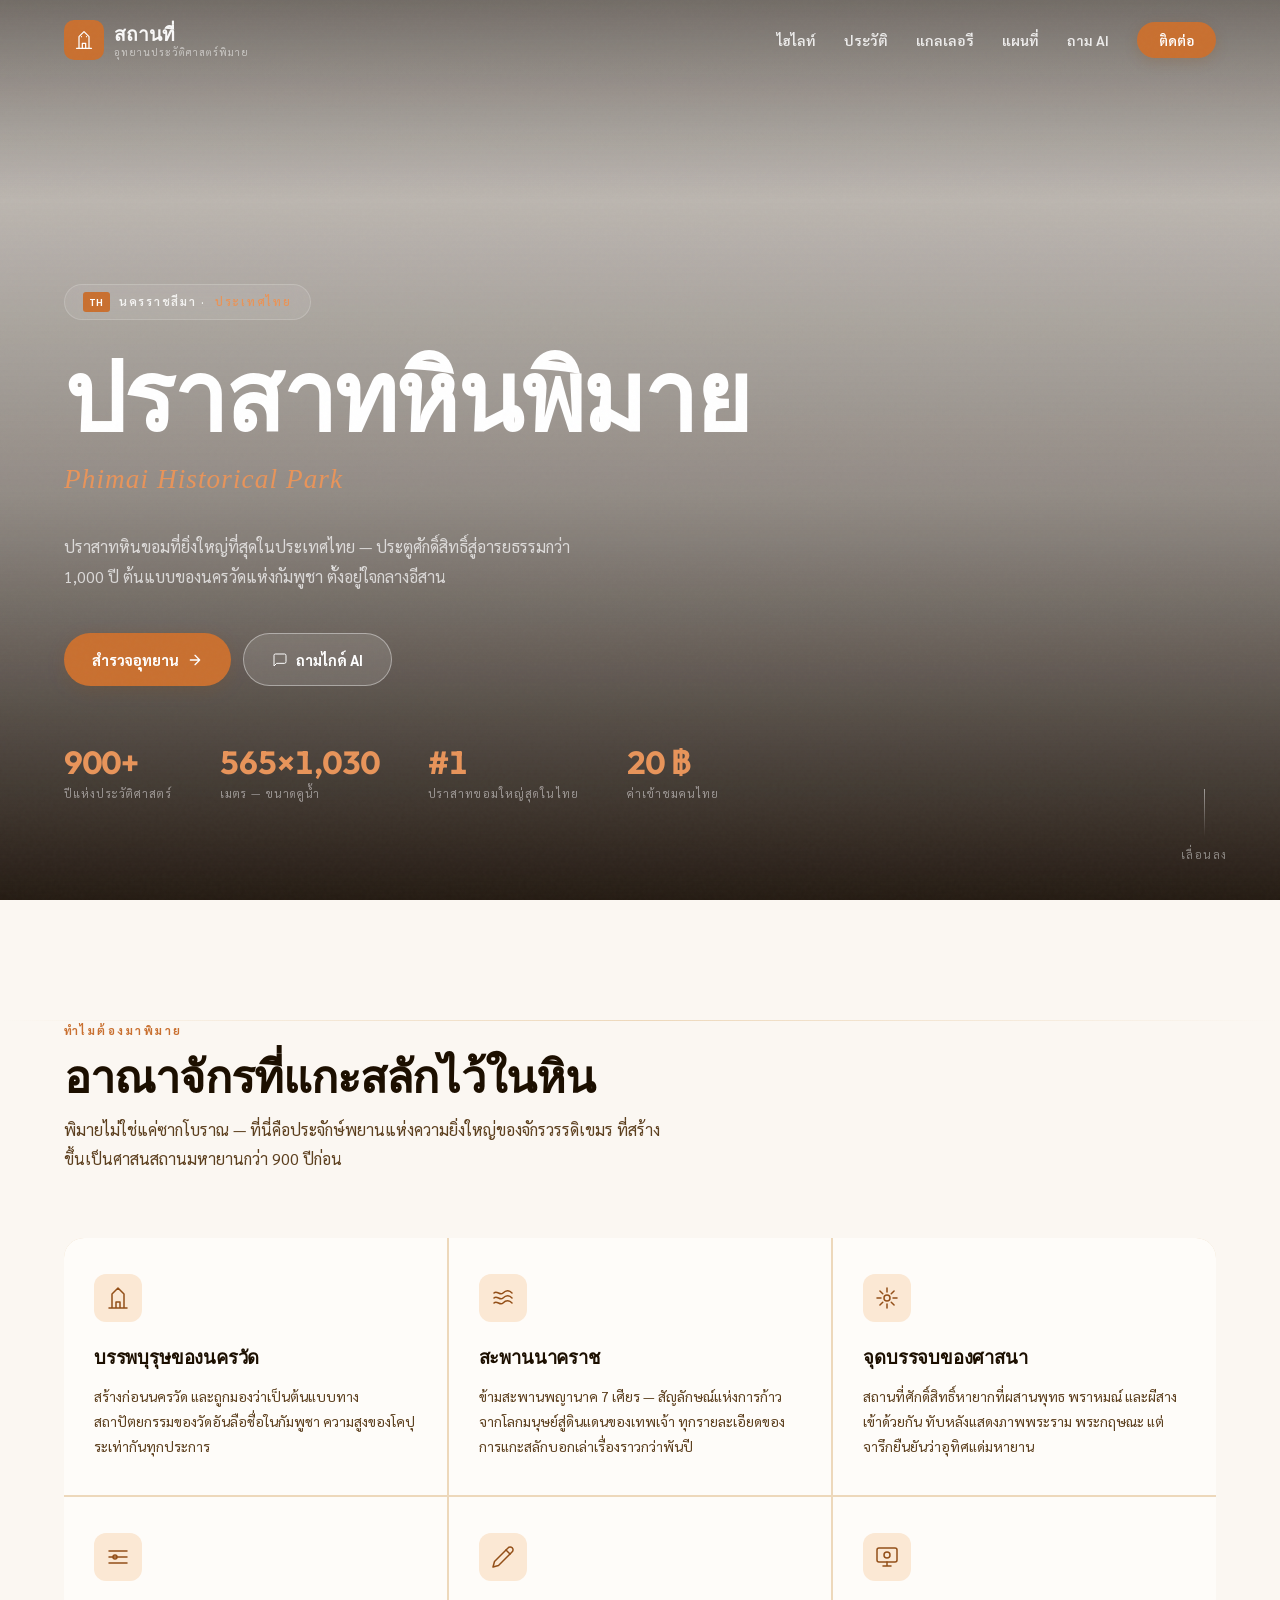
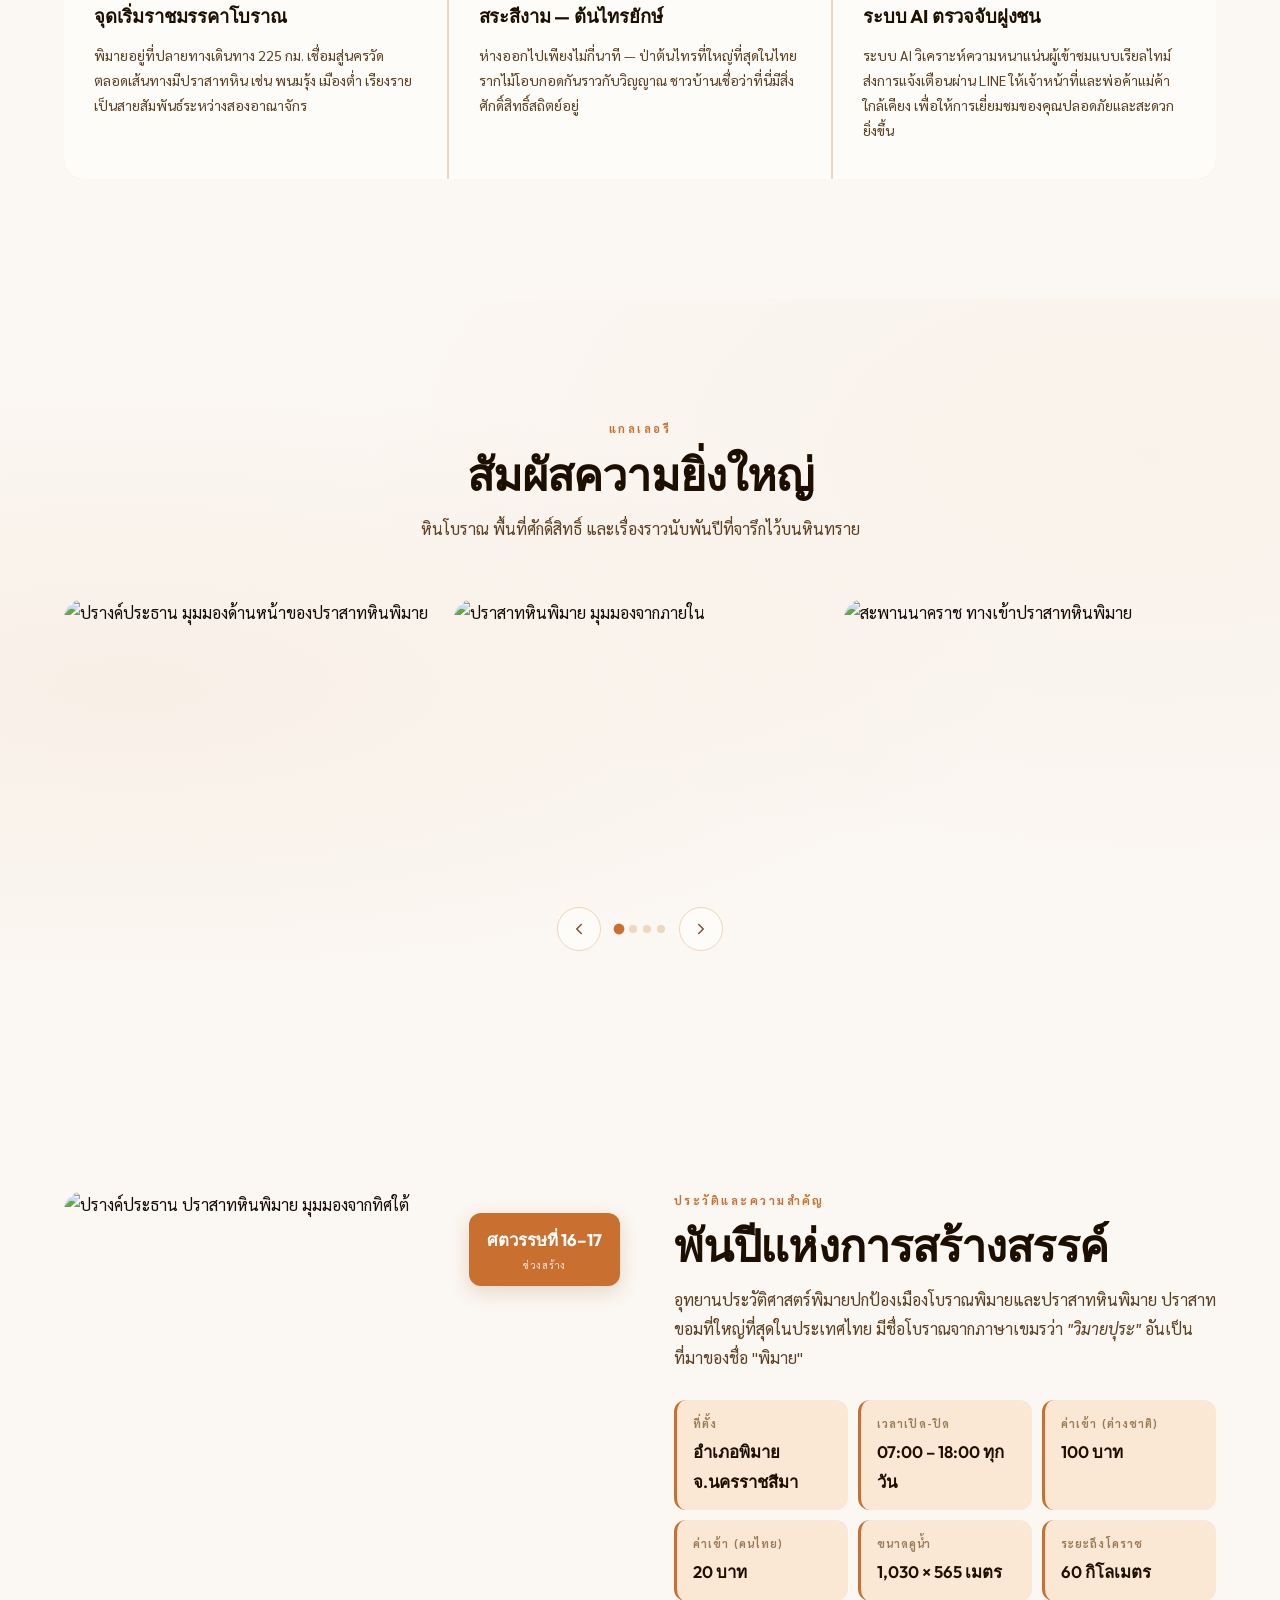
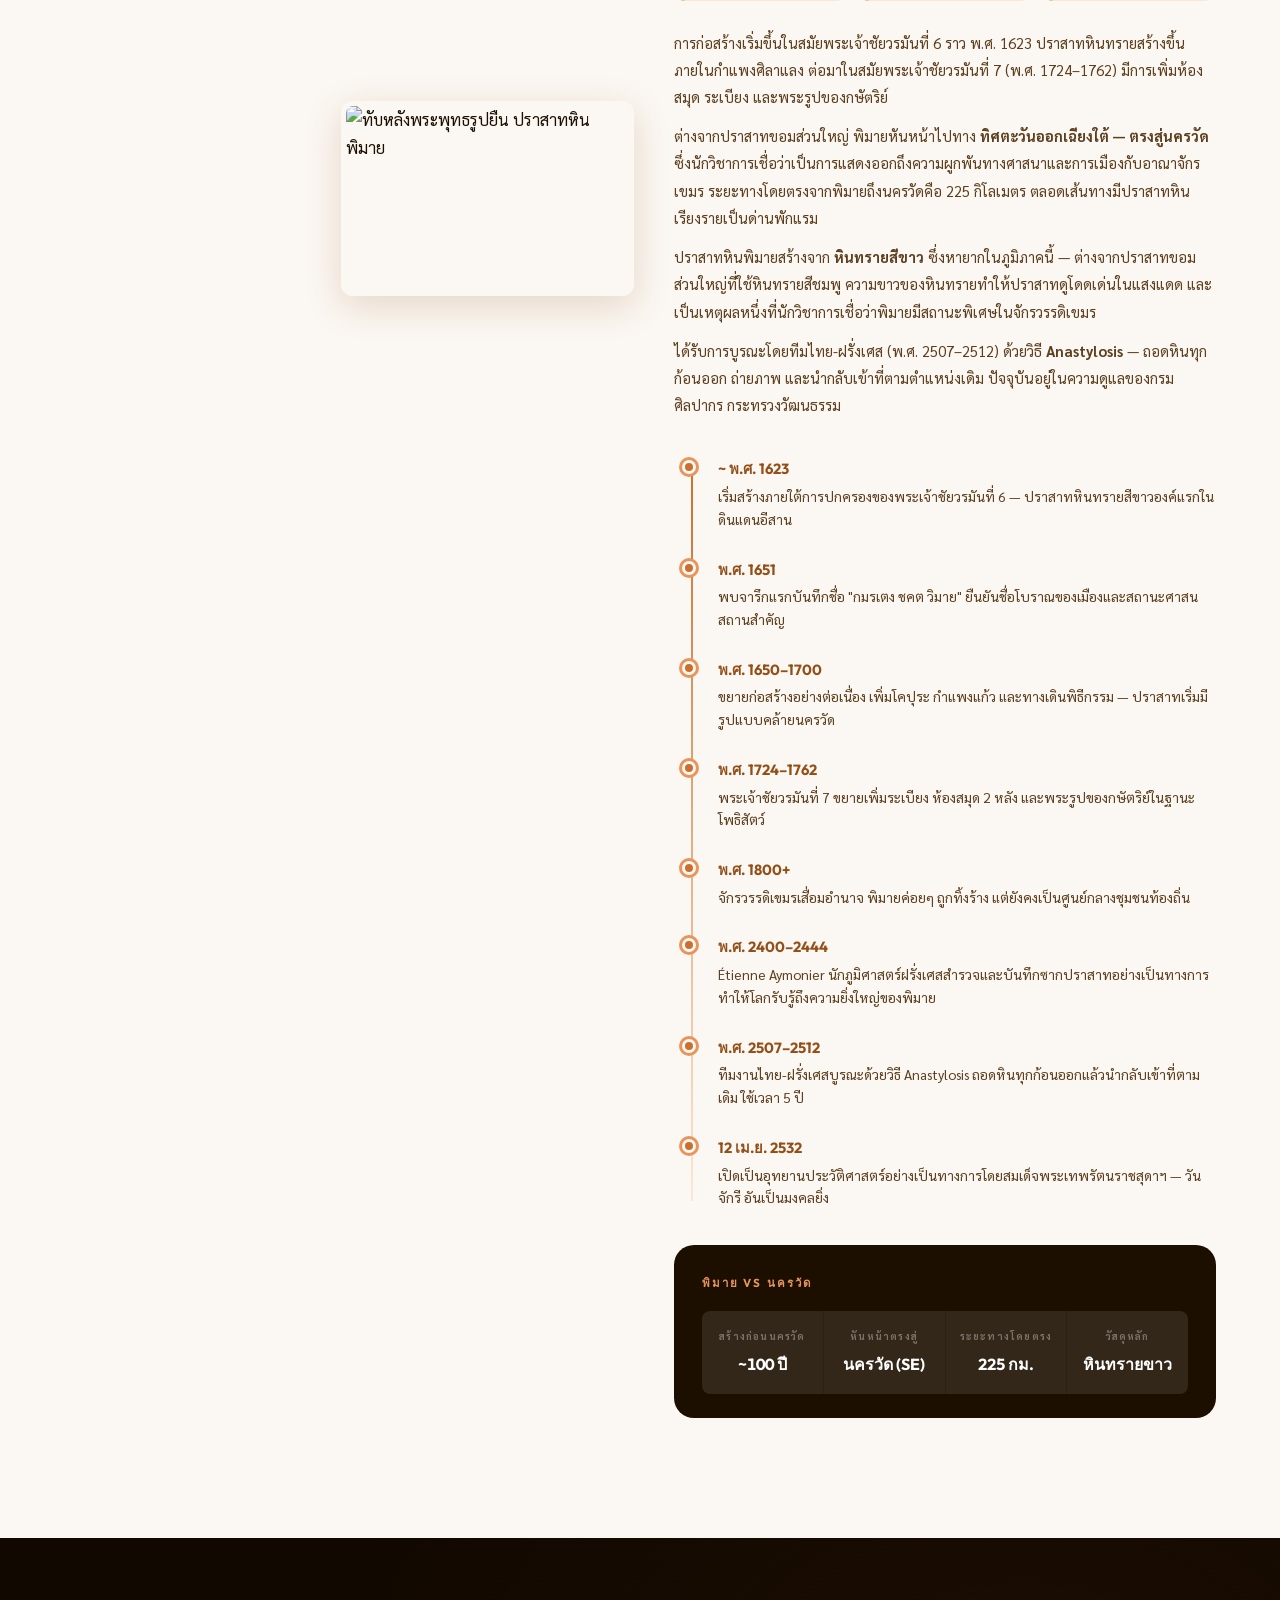
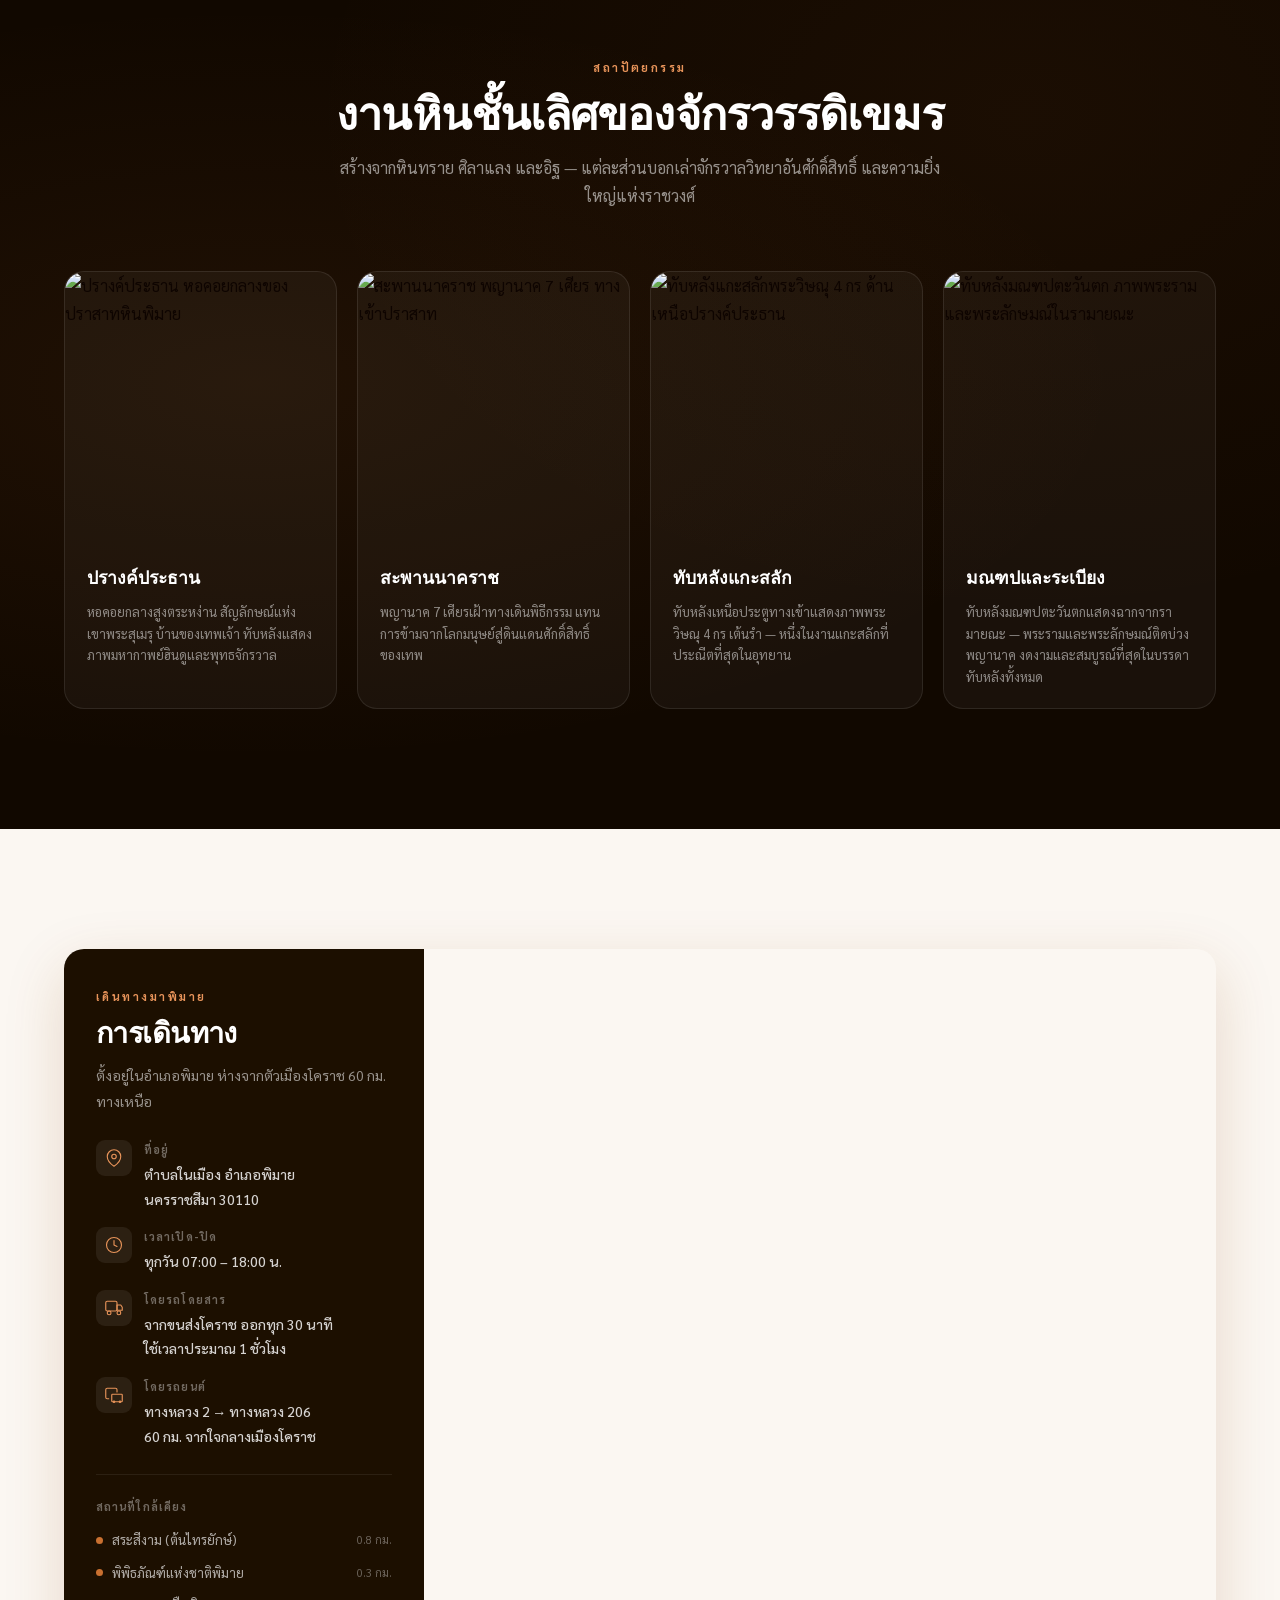
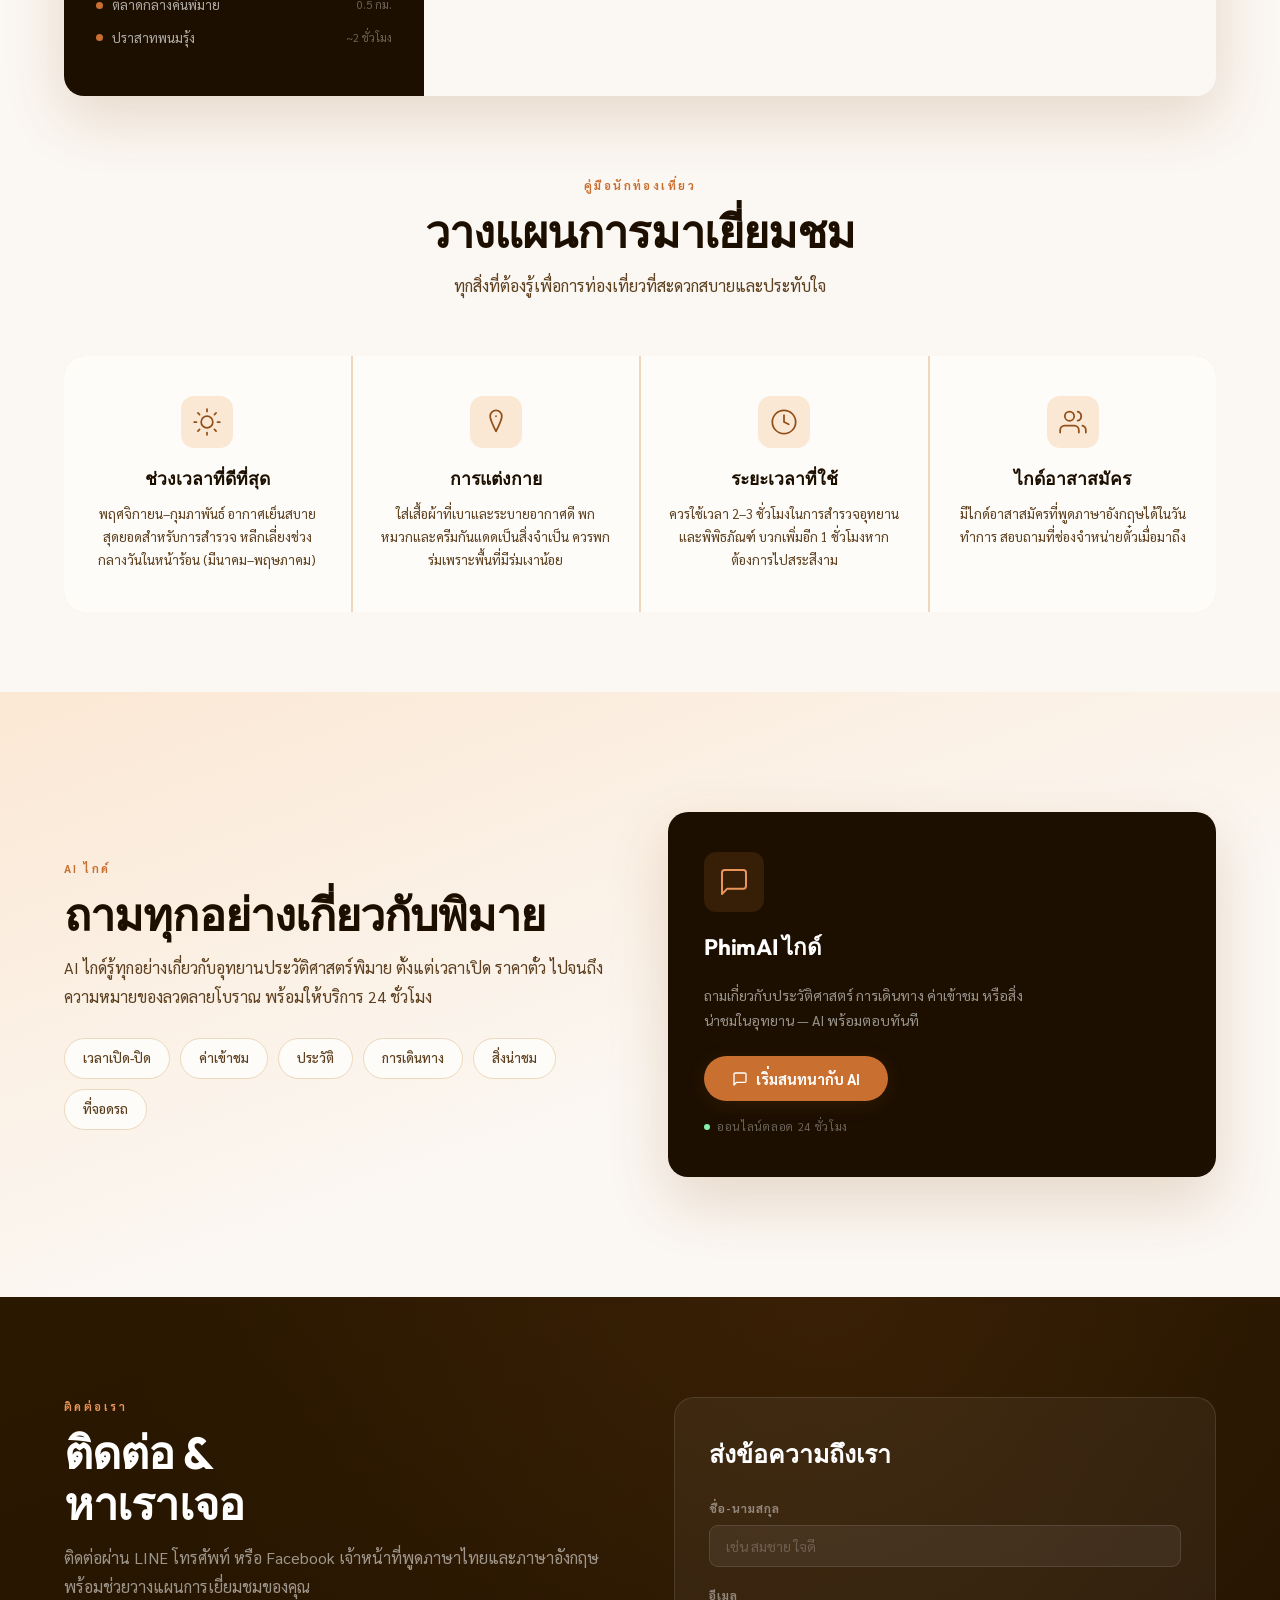
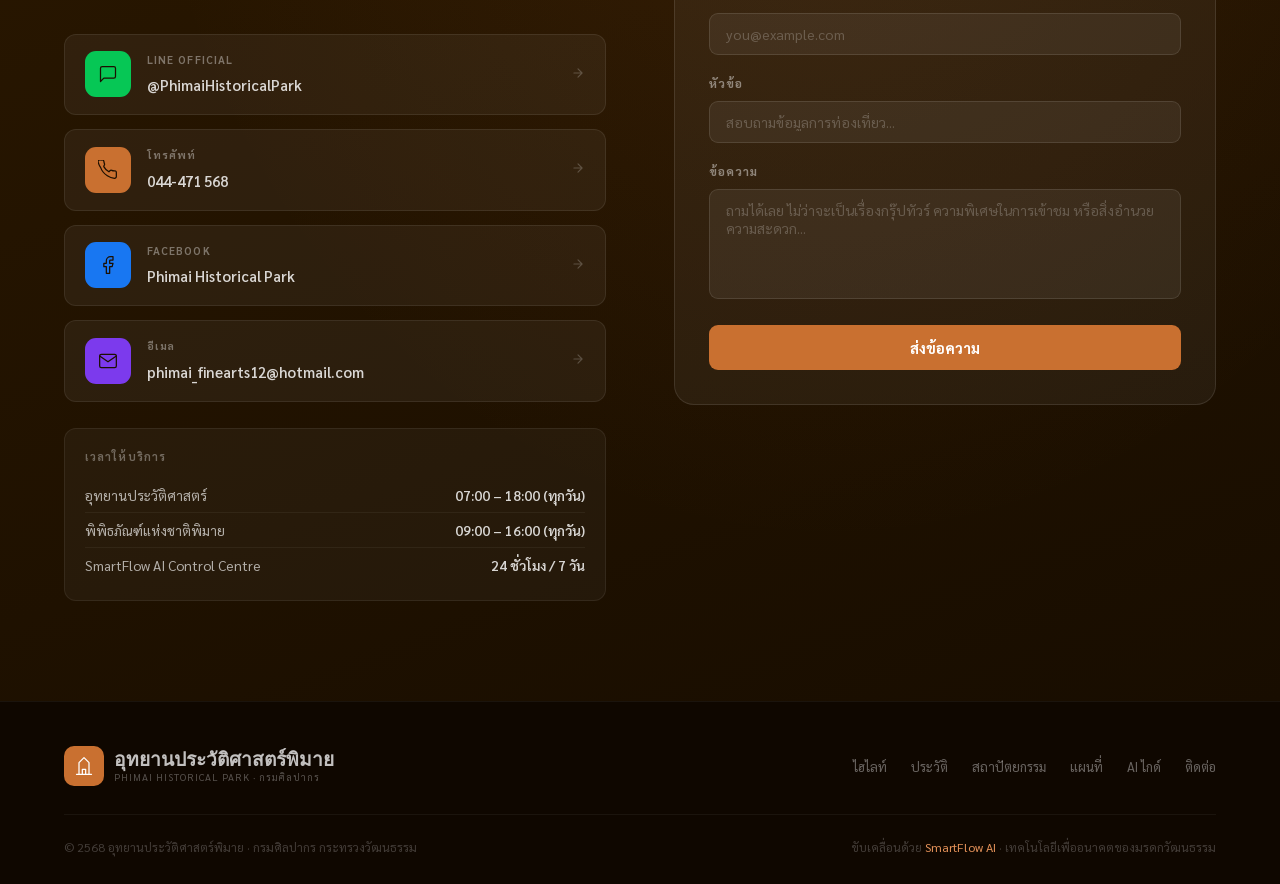
==== commit af12bfa4: "feat: integrate Botpress webchat, replace static chatbot, add lightbox click-to-expand gallery" ====
--- a/index.html
+++ b/index.html
@@ -50,7 +50,7 @@
           <li><a href="#info">ประวัติ</a></li>
           <li><a href="#gallery">แกลเลอรี</a></li>
           <li><a href="#map-section">แผนที่</a></li>
-          <li><a href="#chatbot">ถาม AI</a></li>
+          <li><a href="#chatbot" id="openChatNav">ถาม AI</a></li>
           <li><a href="#contact" class="nav-cta">ติดต่อ</a></li>
         </ul>
 
@@ -106,7 +106,7 @@
           สำรวจอุทยาน
           <svg width="16" height="16" viewBox="0 0 24 24" fill="none" stroke="currentColor" stroke-width="2" stroke-linecap="round" stroke-linejoin="round" aria-hidden="true"><path d="M5 12h14M12 5l7 7-7 7"/></svg>
         </a>
-        <a href="#chatbot" class="btn btn-ghost-white">
+        <a href="#chatbot" class="btn btn-ghost-white" id="openChatBtn">
           <svg width="16" height="16" viewBox="0 0 24 24" fill="none" stroke="currentColor" stroke-width="1.5" stroke-linecap="round" stroke-linejoin="round" aria-hidden="true"><path d="M21 15a2 2 0 01-2 2H7l-4 4V5a2 2 0 012-2h14a2 2 0 012 2z"/></svg>
           ถามไกด์ AI
         </a>
@@ -666,86 +666,41 @@
   </section>
 
   <!-- ============================================================
-       CHATBOT — AI Guide
+       CHATBOT — AI Guide (Botpress)
   ============================================================ -->
   <section id="chatbot">
     <div class="container">
-      <div class="chatbot-layout">
-
-        <!-- ข้อมูลซ้าย -->
-        <div class="chatbot-info reveal">
+      <div class="chatbot-bp-layout reveal">
+        <div class="chatbot-bp-text">
           <span class="section-label">AI ไกด์</span>
           <h2 class="section-title">ถามทุกอย่างเกี่ยวกับพิมาย</h2>
           <p class="section-subtitle">
-            AI ไกด์ของเรารู้ทุกอย่างเกี่ยวกับอุทยานประวัติศาสตร์พิมาย
+            AI ไกด์รู้ทุกอย่างเกี่ยวกับอุทยานประวัติศาสตร์พิมาย
             ตั้งแต่เวลาเปิด ราคาตั๋ว ไปจนถึงความหมายของลวดลายโบราณ พร้อมให้บริการ 24 ชั่วโมง
           </p>
-
-          <!-- ปุ่มหัวข้อ (คลิกแล้วส่งคำถามอัตโนมัติ) -->
-          <div class="chat-topic-tags">
-            <span class="chat-tag" onclick="sendChatQuick('เวลาเปิด-ปิดกี่โมง')">เวลาเปิด-ปิด</span>
-            <span class="chat-tag" onclick="sendChatQuick('ค่าเข้าชมเท่าไหร่')">ค่าเข้าชม</span>
-            <span class="chat-tag" onclick="sendChatQuick('ประวัติความเป็นมาของพิมาย')">ประวัติ</span>
-            <span class="chat-tag" onclick="sendChatQuick('เดินทางมาพิมายยังไง')">การเดินทาง</span>
-            <span class="chat-tag" onclick="sendChatQuick('ต้องดูอะไรบ้างที่พิมาย')">สิ่งน่าชม</span>
-            <span class="chat-tag" onclick="sendChatQuick('ระบบ AI ตรวจจับฝูงชนคืออะไร')">ระบบ AI</span>
-            <span class="chat-tag" onclick="sendChatQuick('ร้านอาหารใกล้พิมายมีที่ไหนบ้าง')">อาหารใกล้เคียง</span>
-            <span class="chat-tag" onclick="sendChatQuick('มีที่จอดรถไหม')">ที่จอดรถ</span>
-          </div>
-        </div>
-
-        <!-- หน้าต่าง Chat (ขวา) -->
-        <div class="reveal reveal-delay-2">
-          <div class="chat-window">
-            <!-- Header -->
-            <div class="chat-header">
-              <div class="chat-avatar">
-                <svg width="20" height="20" viewBox="0 0 24 24" fill="none" stroke="currentColor" stroke-width="1.5" stroke-linecap="round" stroke-linejoin="round" aria-hidden="true"><rect x="2" y="3" width="20" height="14" rx="2"/><path d="M8 21h8M12 17v4"/><circle cx="12" cy="10" r="3"/></svg>
-              </div>
-              <div>
-                <div class="chat-header-name">PhimAI ไกด์</div>
-                <div class="chat-header-status">
-                  <div class="chat-status-dot"></div>
-                  ออนไลน์ · ขับเคลื่อนด้วย AI
-                </div>
-              </div>
-            </div>
-
-            <!-- ข้อความ -->
-            <div class="chat-messages" id="chatMessages">
-              <!-- ข้อความเริ่มต้นจาก bot -->
-              <div class="msg-row bot">
-                <div class="msg-avatar-sm">
-                  <svg width="14" height="14" viewBox="0 0 24 24" fill="none" stroke="currentColor" stroke-width="1.5" stroke-linecap="round" stroke-linejoin="round" aria-hidden="true"><rect x="2" y="3" width="20" height="14" rx="2"/><circle cx="12" cy="10" r="3"/></svg>
-                </div>
-                <div>
-                  <div class="msg-bubble">
-                    สวัสดีครับ! ยินดีต้อนรับสู่อุทยานประวัติศาสตร์พิมาย<br/>
-                    ผมเป็น AI ไกด์ ถามได้เลยครับ ไม่ว่าจะเป็นเรื่องประวัติ ค่าเข้า การเดินทาง หรือสถานที่น่าสนใจ
-                  </div>
-                  <div class="msg-time">เพิ่งได้รับ</div>
-                </div>
-              </div>
-            </div>
-
-            <!-- ปุ่มตอบเร็ว -->
-            <div class="quick-replies" id="quickReplies">
-              <button class="quick-reply" onclick="sendChatQuick('เวลาเปิด-ปิด')">เวลาเปิด</button>
-              <button class="quick-reply" onclick="sendChatQuick('ค่าเข้าชม')">ค่าตั๋ว</button>
-              <button class="quick-reply" onclick="sendChatQuick('เดินทางยังไง')">การเดินทาง</button>
-            </div>
-
-            <!-- ช่องพิมพ์ -->
-            <div class="chat-input-row">
-              <input
-                type="text"
-                class="chat-input"
-                id="chatInput"
-                placeholder="ถามเกี่ยวกับพิมาย..."
-              />
-              <button class="chat-send-btn" id="chatSendBtn" aria-label="ส่ง">
-                <svg width="16" height="16" viewBox="0 0 24 24" fill="none" stroke="currentColor" stroke-width="2" stroke-linecap="round" stroke-linejoin="round" aria-hidden="true"><path d="M22 2L11 13M22 2L15 22l-4-9-9-4 19-7z"/></svg>
-              </button>
+          <div class="chatbot-bp-topics">
+            <span class="chat-tag" onclick="window.botpress && window.botpress.open()">เวลาเปิด-ปิด</span>
+            <span class="chat-tag" onclick="window.botpress && window.botpress.open()">ค่าเข้าชม</span>
+            <span class="chat-tag" onclick="window.botpress && window.botpress.open()">ประวัติ</span>
+            <span class="chat-tag" onclick="window.botpress && window.botpress.open()">การเดินทาง</span>
+            <span class="chat-tag" onclick="window.botpress && window.botpress.open()">สิ่งน่าชม</span>
+            <span class="chat-tag" onclick="window.botpress && window.botpress.open()">ที่จอดรถ</span>
+          </div>
+        </div>
+        <div class="chatbot-bp-cta reveal reveal-delay-2">
+          <div class="chatbot-bp-card">
+            <div class="chatbot-bp-card-icon">
+              <svg width="32" height="32" viewBox="0 0 24 24" fill="none" stroke="currentColor" stroke-width="1.5" stroke-linecap="round" stroke-linejoin="round" aria-hidden="true"><path d="M21 15a2 2 0 01-2 2H7l-4 4V5a2 2 0 012-2h14a2 2 0 012 2z"/></svg>
+            </div>
+            <div class="chatbot-bp-card-title">PhimAI ไกด์</div>
+            <p class="chatbot-bp-card-desc">ถามเกี่ยวกับประวัติศาสตร์ การเดินทาง ค่าเข้าชม หรือสิ่งน่าชมในอุทยาน — AI พร้อมตอบทันที</p>
+            <button class="btn btn-primary chatbot-bp-open-btn" onclick="window.botpress && window.botpress.open()" aria-label="เปิด AI ไกด์">
+              <svg width="16" height="16" viewBox="0 0 24 24" fill="none" stroke="currentColor" stroke-width="2" stroke-linecap="round" stroke-linejoin="round" aria-hidden="true"><path d="M21 15a2 2 0 01-2 2H7l-4 4V5a2 2 0 012-2h14a2 2 0 012 2z"/></svg>
+              เริ่มสนทนากับ AI
+            </button>
+            <div class="chatbot-bp-badge">
+              <div class="chat-status-dot"></div>
+              ออนไลน์ตลอด 24 ชั่วโมง
             </div>
           </div>
         </div>
@@ -918,6 +873,10 @@
     </div>
   </div>
 
+  <!-- Botpress webchat -->
+  <script src="https://cdn.botpress.cloud/webchat/v3.6/inject.js"></script>
+  <script src="https://files.bpcontent.cloud/2026/06/15/15/20260615155001-C5TV6GQV.js" defer></script>
+
   <!-- JavaScript หลัก -->
   <script src="js/main.js"></script>
 
--- a/css/style.css
+++ b/css/style.css
@@ -1080,21 +1080,62 @@
 .tip-text { font-size: 0.84rem; color: var(--text-mid); line-height: 1.7; }
 
 /* ----------------------------------------------------------------
-   12. CHATBOT
+   12. CHATBOT (Botpress)
 ---------------------------------------------------------------- */
 #chatbot {
   padding: 120px 0;
   background: linear-gradient(160deg, var(--orange-pale) 0%, var(--bg) 60%);
 }
-.chatbot-layout {
+.chatbot-bp-layout {
   display: grid;
   grid-template-columns: 1fr 1fr;
   gap: 56px;
-  align-items: start;
-}
-.chatbot-info { padding-top: 10px; }
-
-.chat-topic-tags { display: flex; flex-wrap: wrap; gap: 10px; margin-top: 26px; }
+  align-items: center;
+}
+.chatbot-bp-topics { display: flex; flex-wrap: wrap; gap: 10px; margin-top: 26px; }
+
+.chatbot-bp-card {
+  background: var(--text-dark);
+  border-radius: var(--radius-lg);
+  padding: 40px 36px;
+  display: flex;
+  flex-direction: column;
+  align-items: flex-start;
+  gap: 16px;
+  box-shadow: 0 24px 60px var(--shadow-strong);
+}
+.chatbot-bp-card-icon {
+  width: 60px; height: 60px;
+  background: rgba(201,112,48,0.15);
+  border-radius: var(--radius);
+  display: flex; align-items: center; justify-content: center;
+  color: var(--orange-light);
+}
+.chatbot-bp-card-title {
+  font-family: var(--font-display);
+  font-size: 1.4rem;
+  font-weight: 700;
+  color: #fff;
+  letter-spacing: -0.01em;
+}
+.chatbot-bp-card-desc {
+  font-size: 0.88rem;
+  color: rgba(255,255,255,0.55);
+  line-height: 1.75;
+  max-width: 320px;
+}
+.chatbot-bp-open-btn { margin-top: 8px; }
+.chatbot-bp-badge {
+  display: flex;
+  align-items: center;
+  gap: 7px;
+  font-size: 0.72rem;
+  color: rgba(255,255,255,0.35);
+  letter-spacing: 0.06em;
+}
+@media (max-width: 900px) {
+  .chatbot-bp-layout { grid-template-columns: 1fr; }
+}
 .chat-tag {
   background: var(--bg-card);
   border: 1px solid var(--border);
